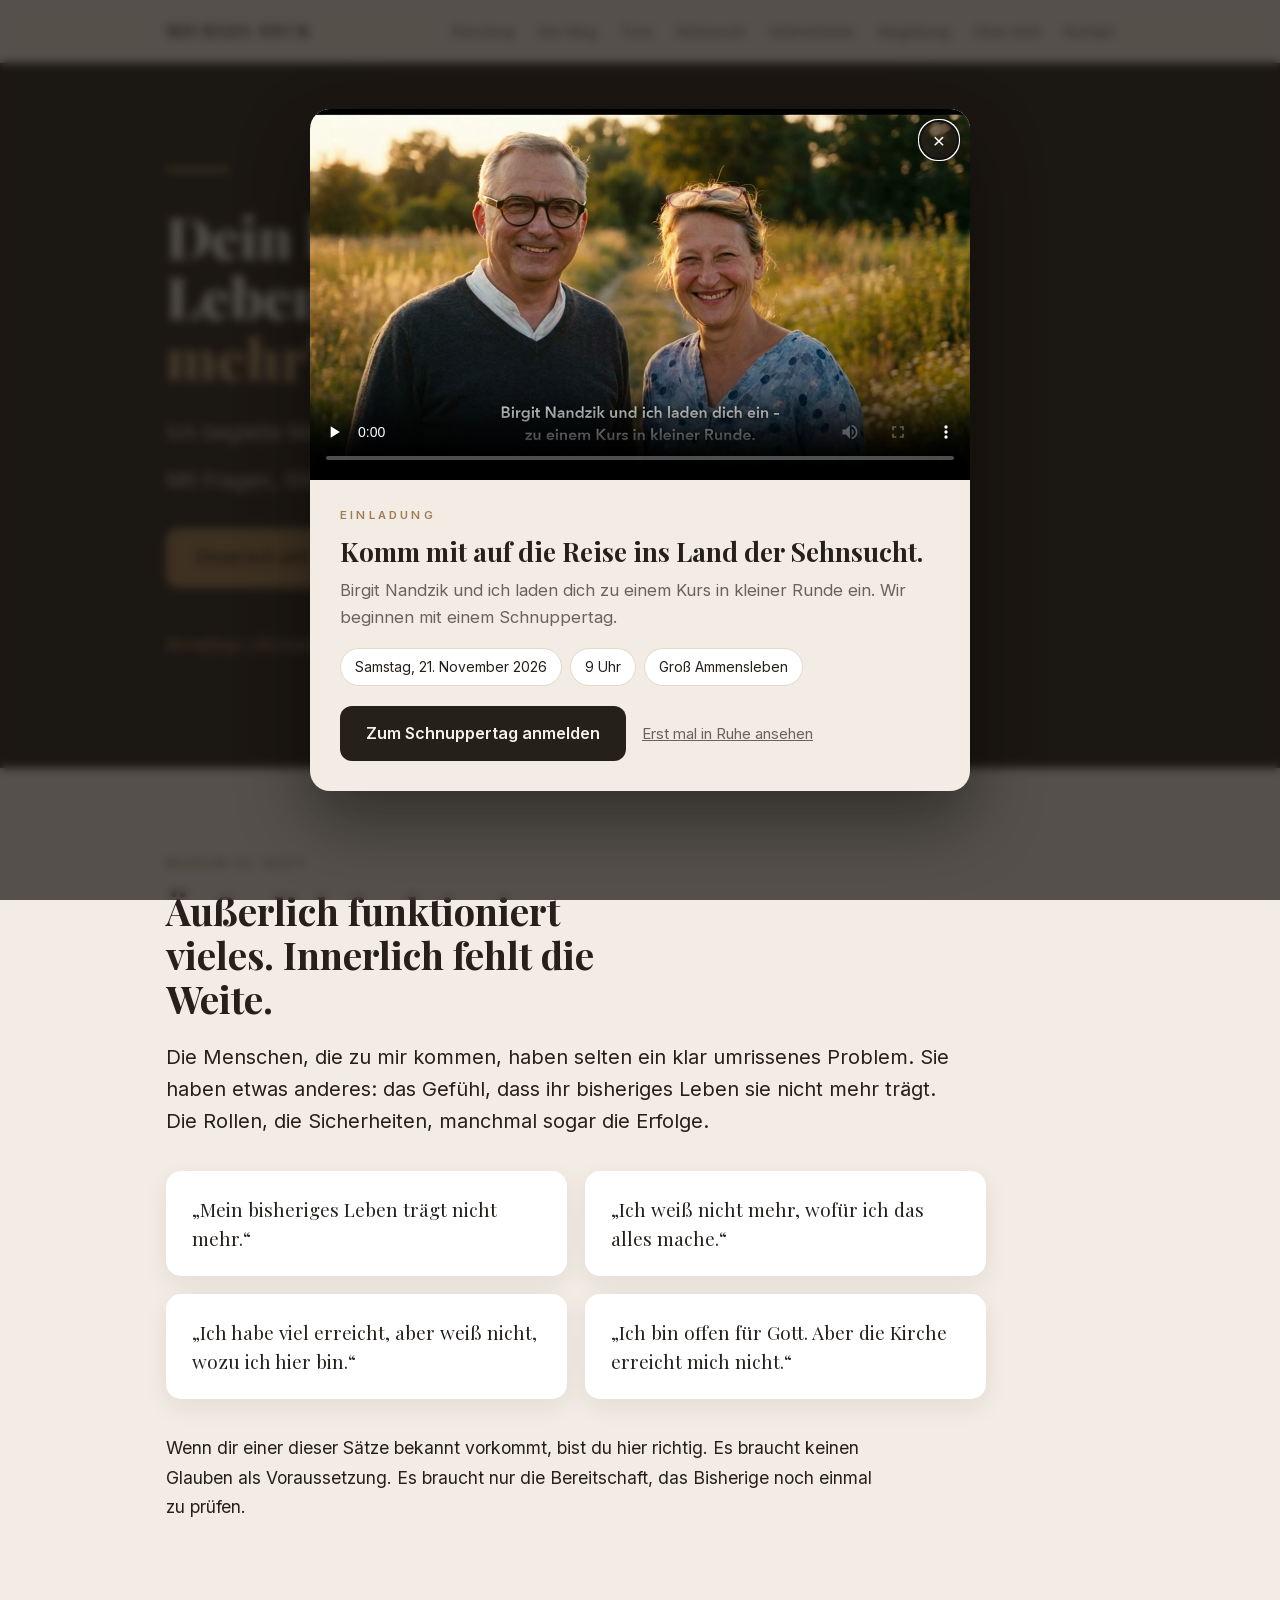
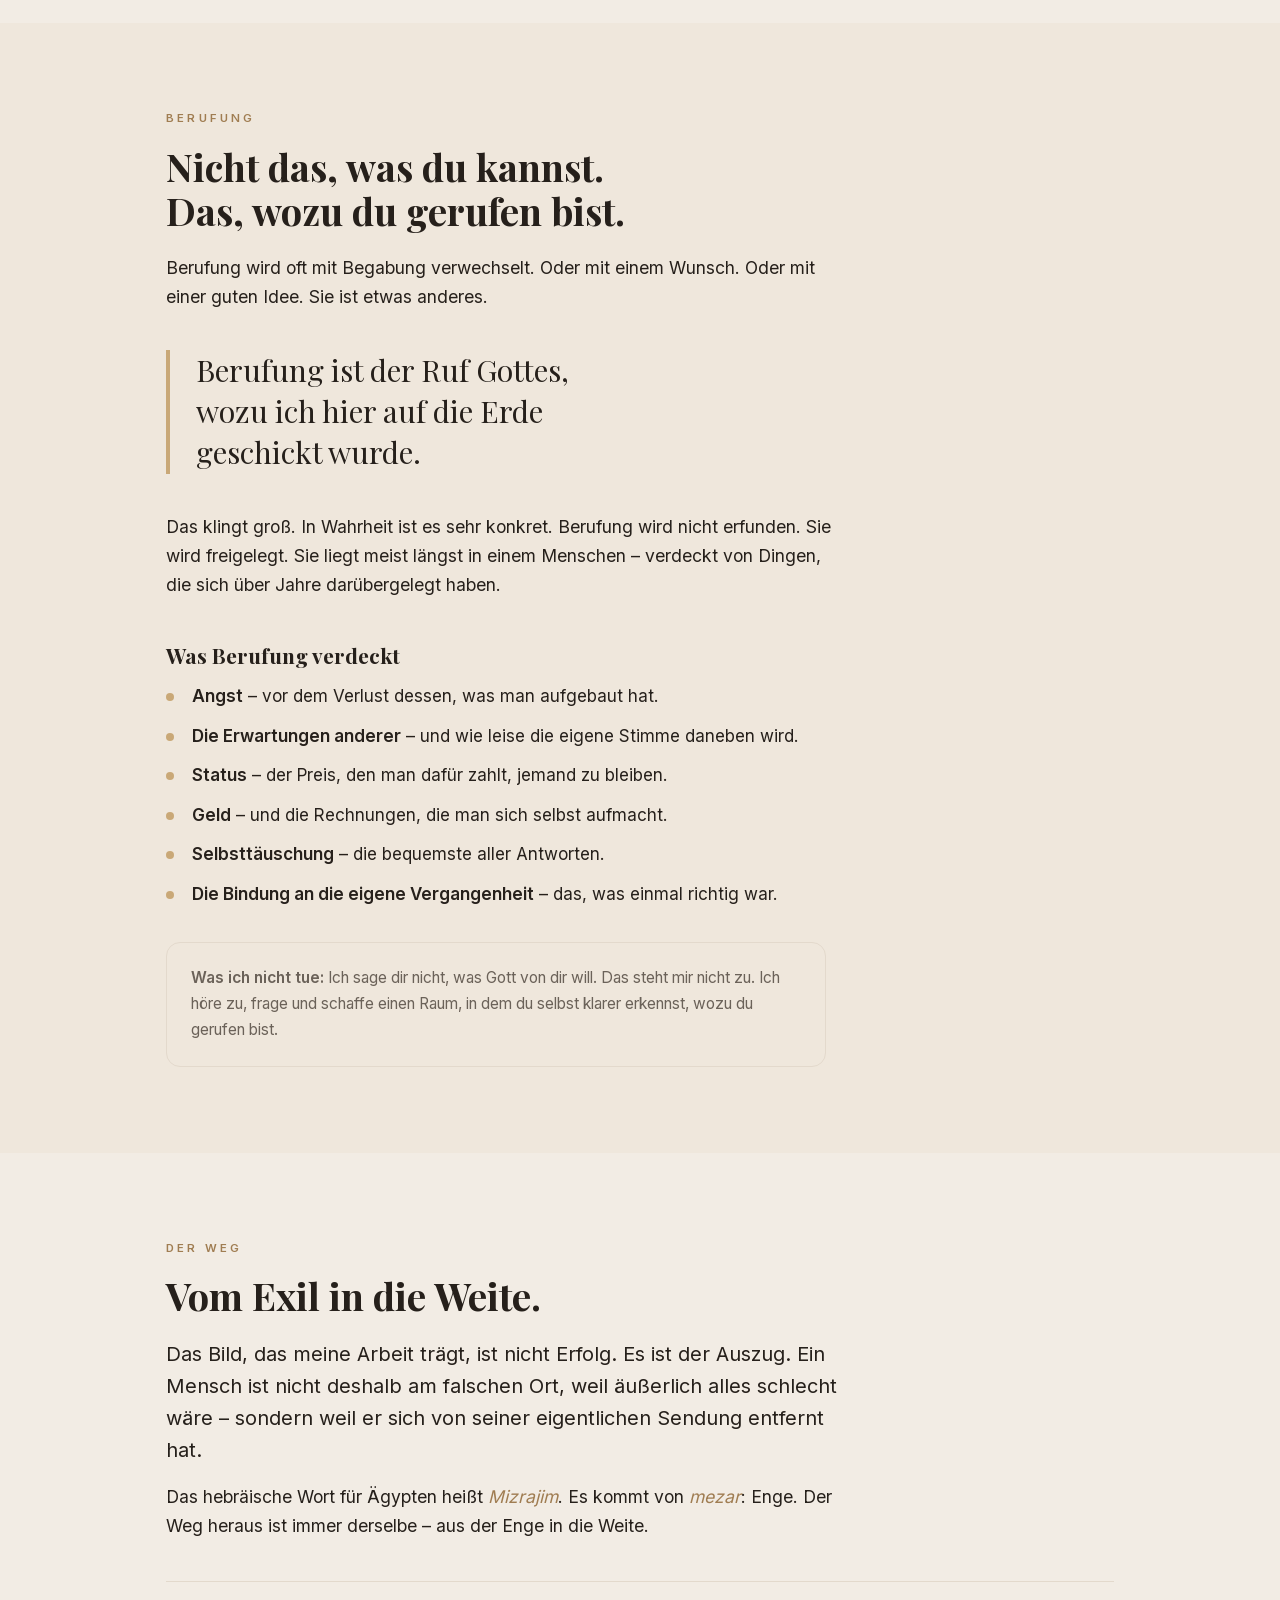
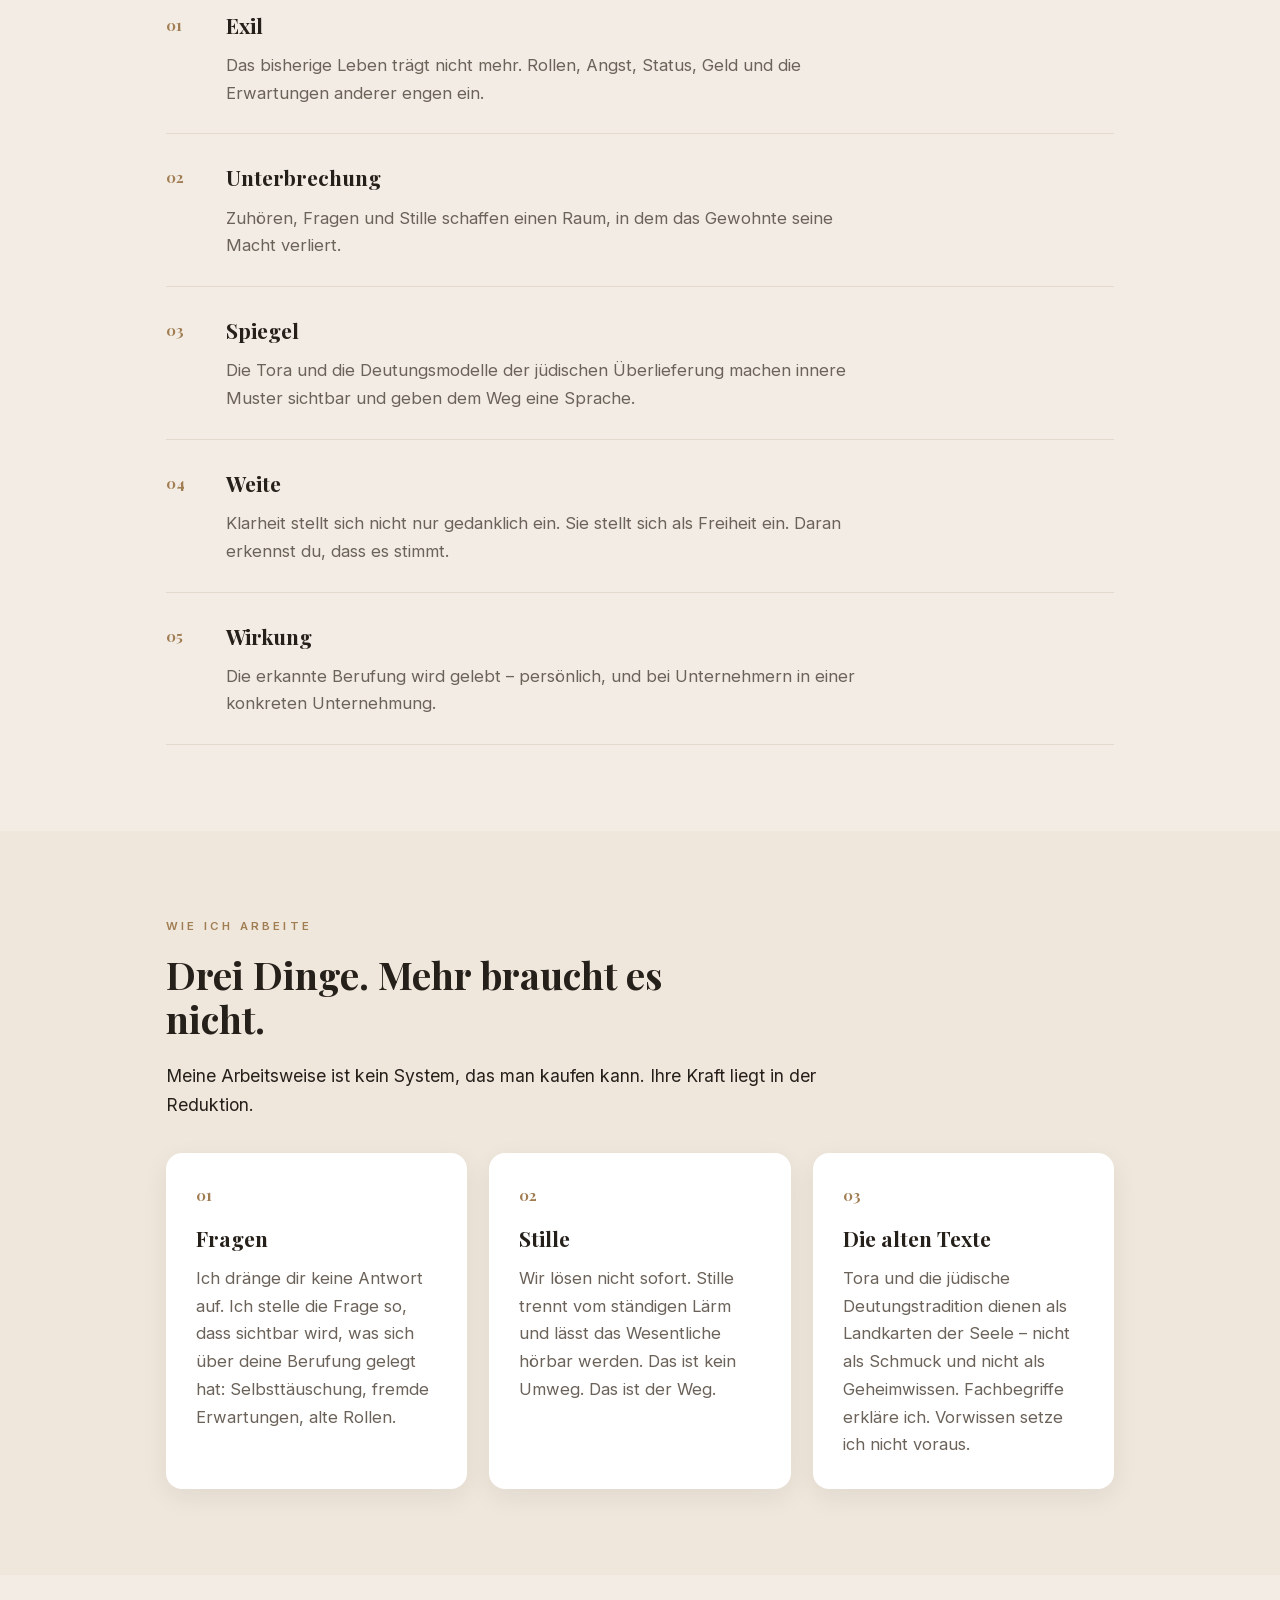
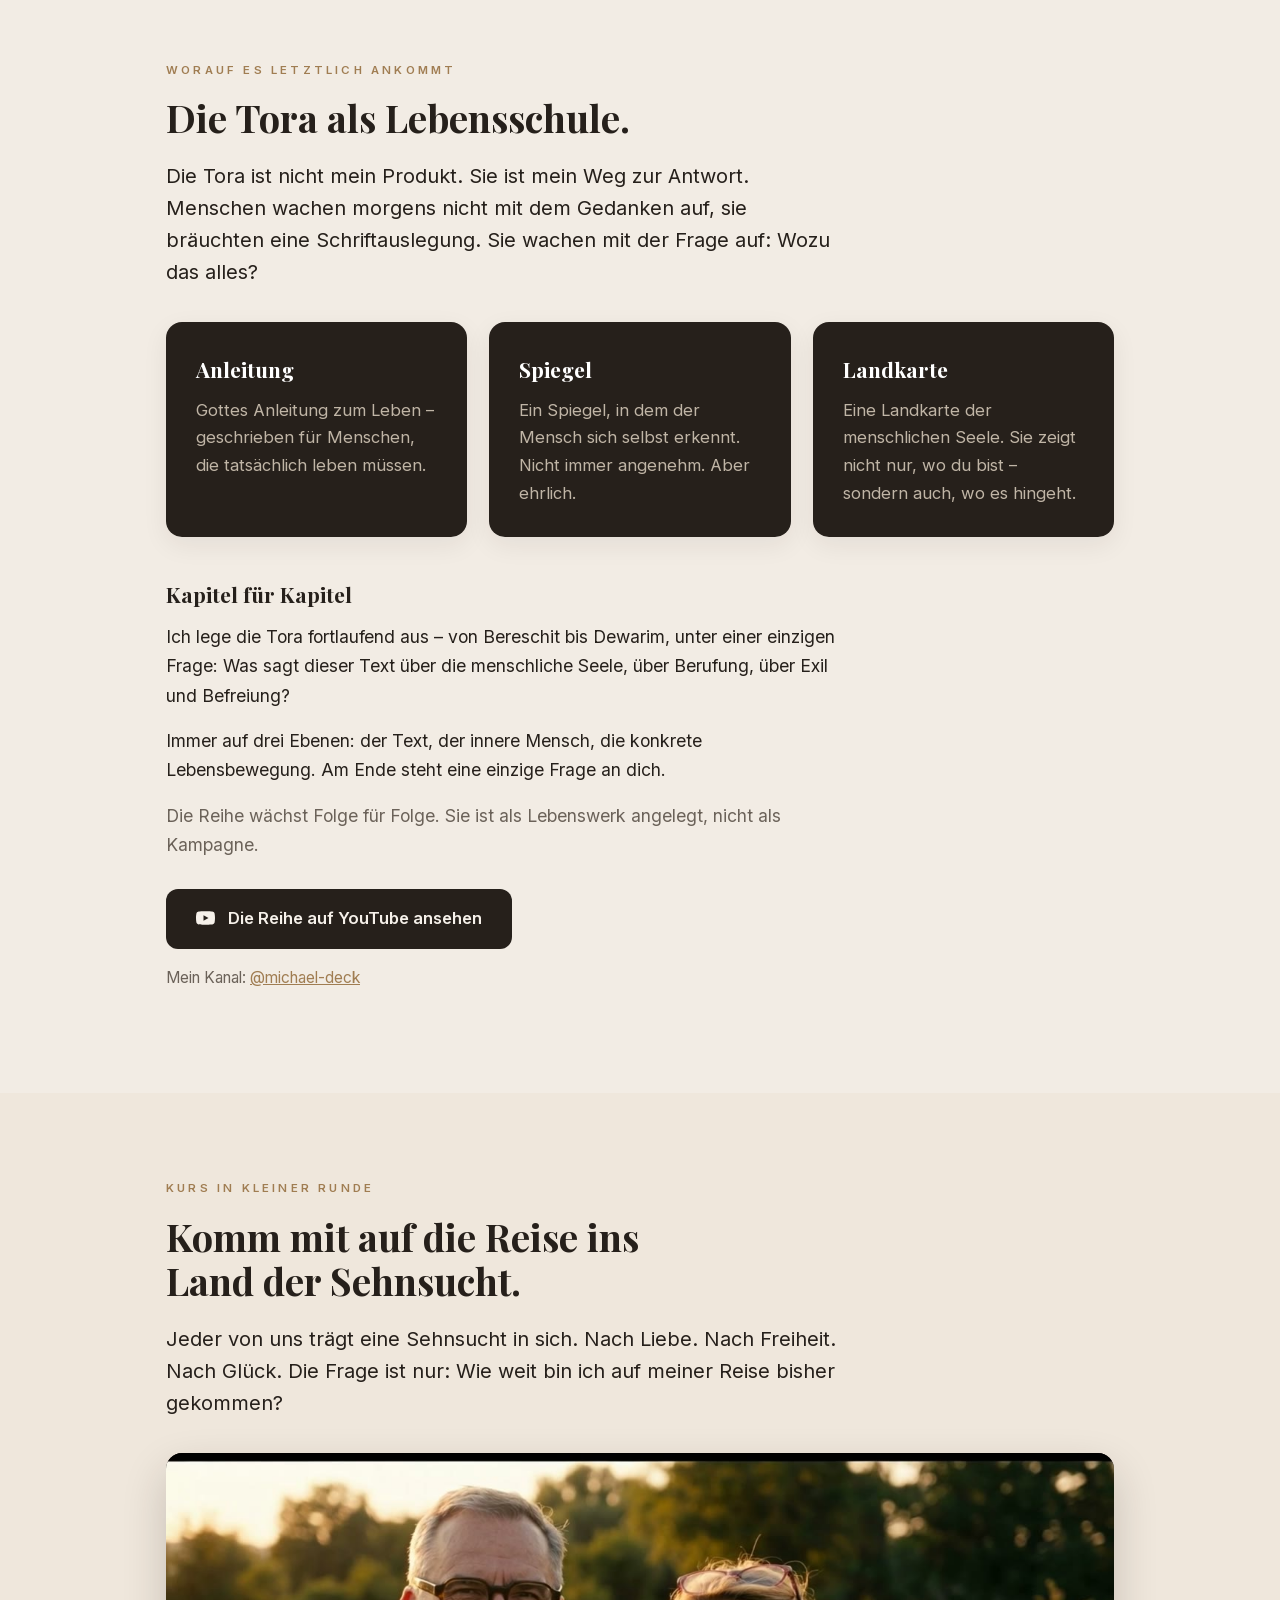
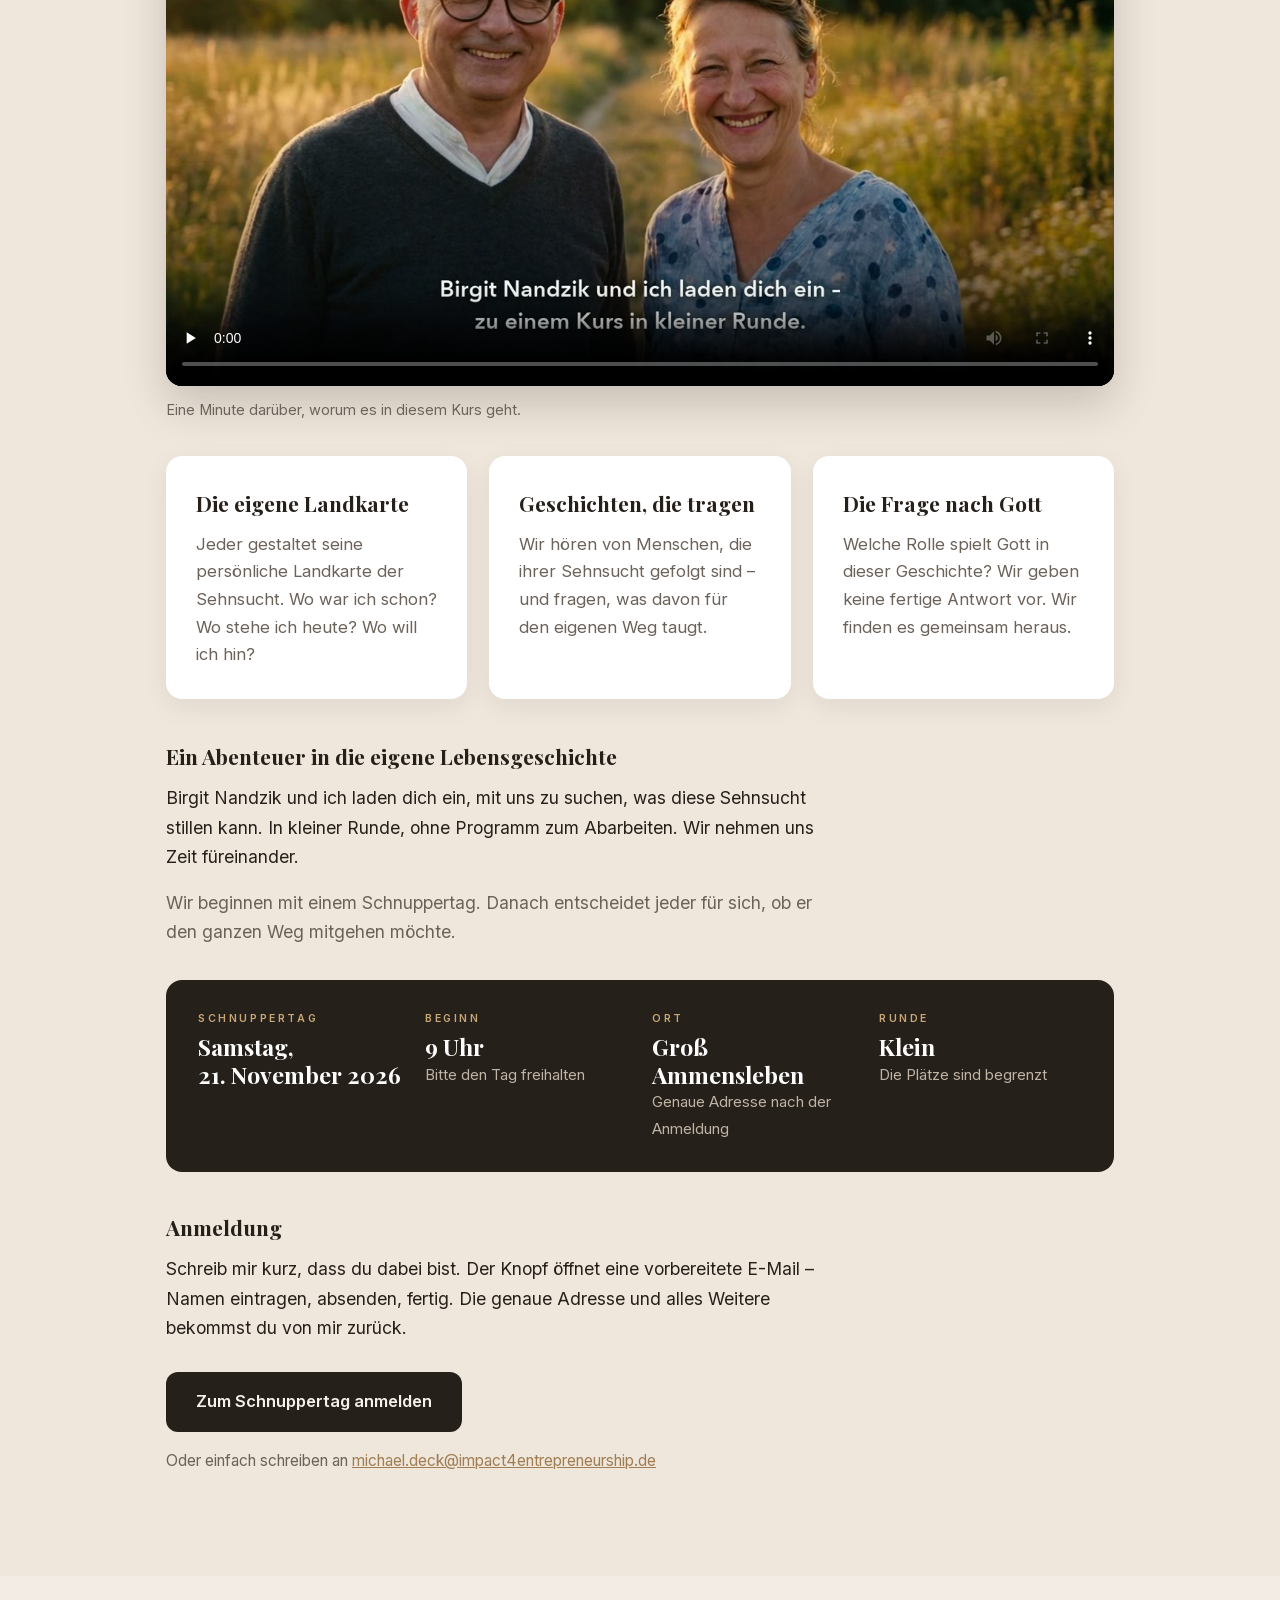
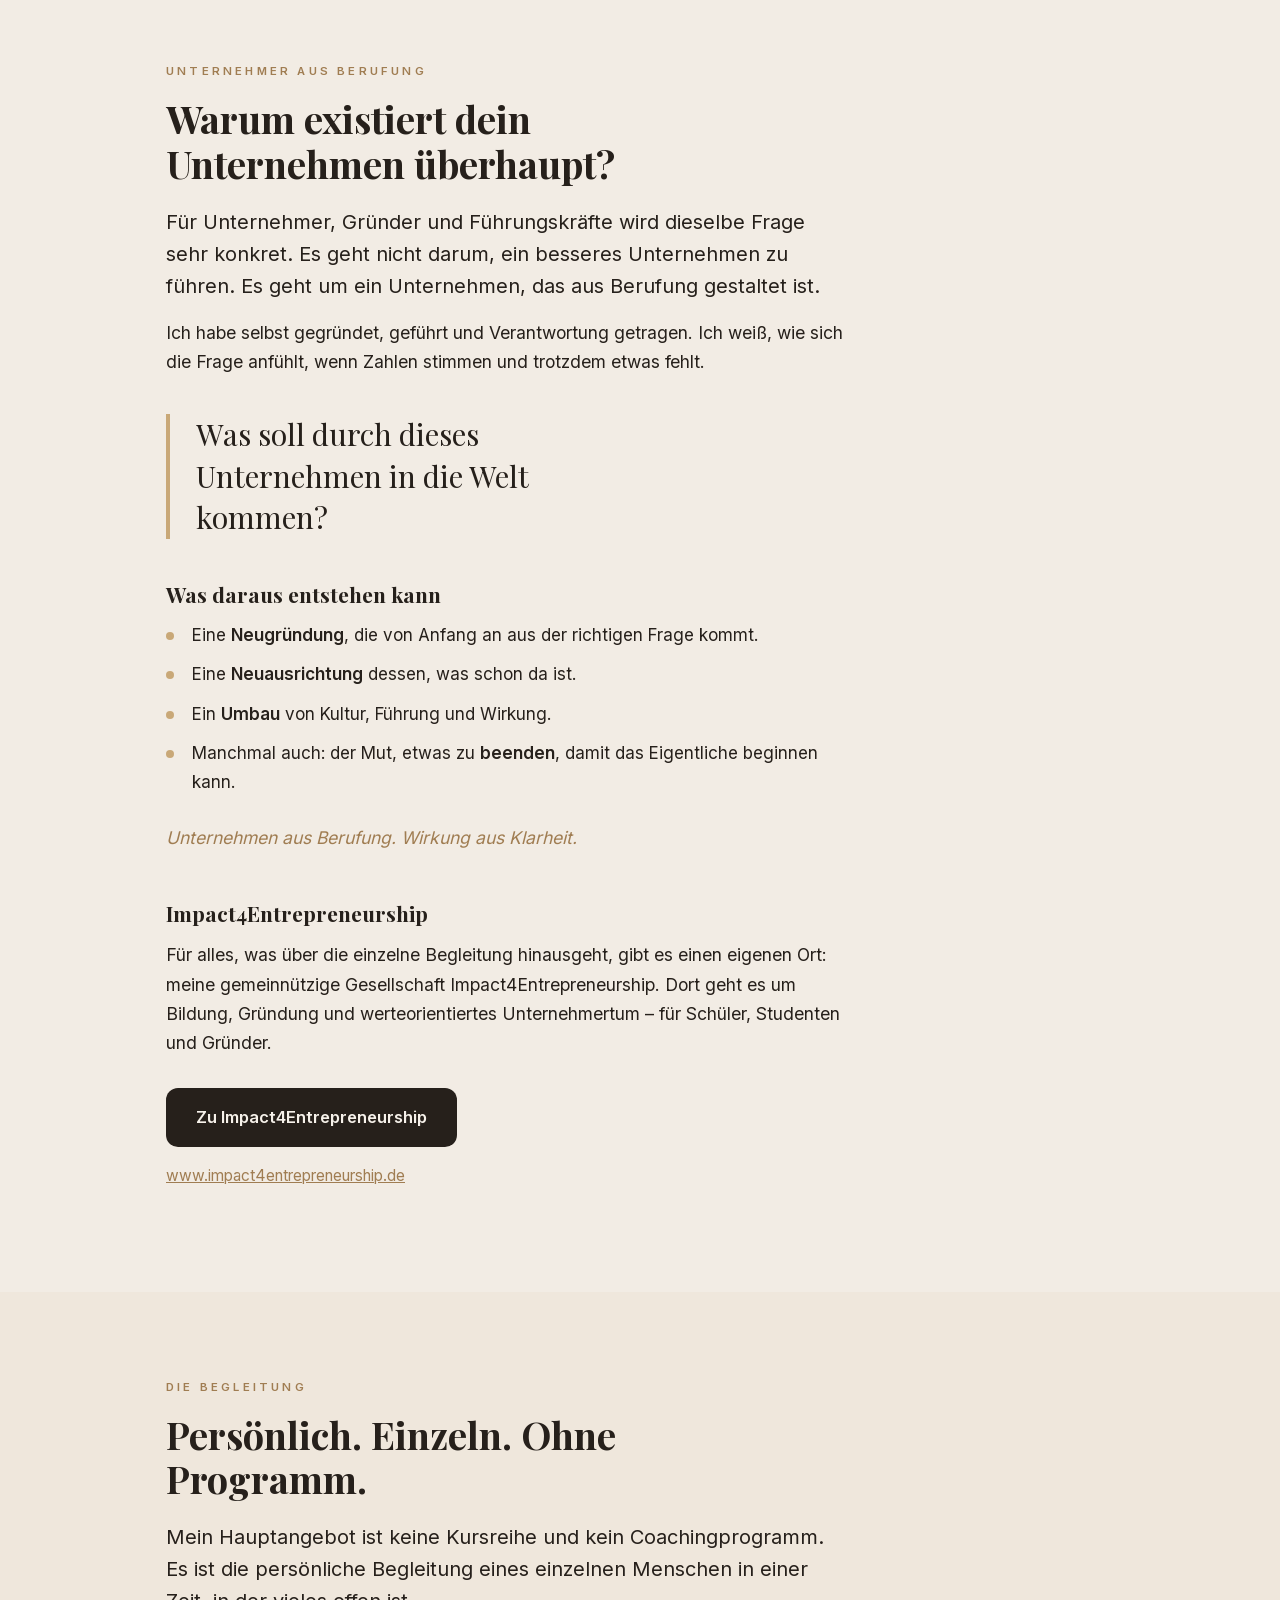
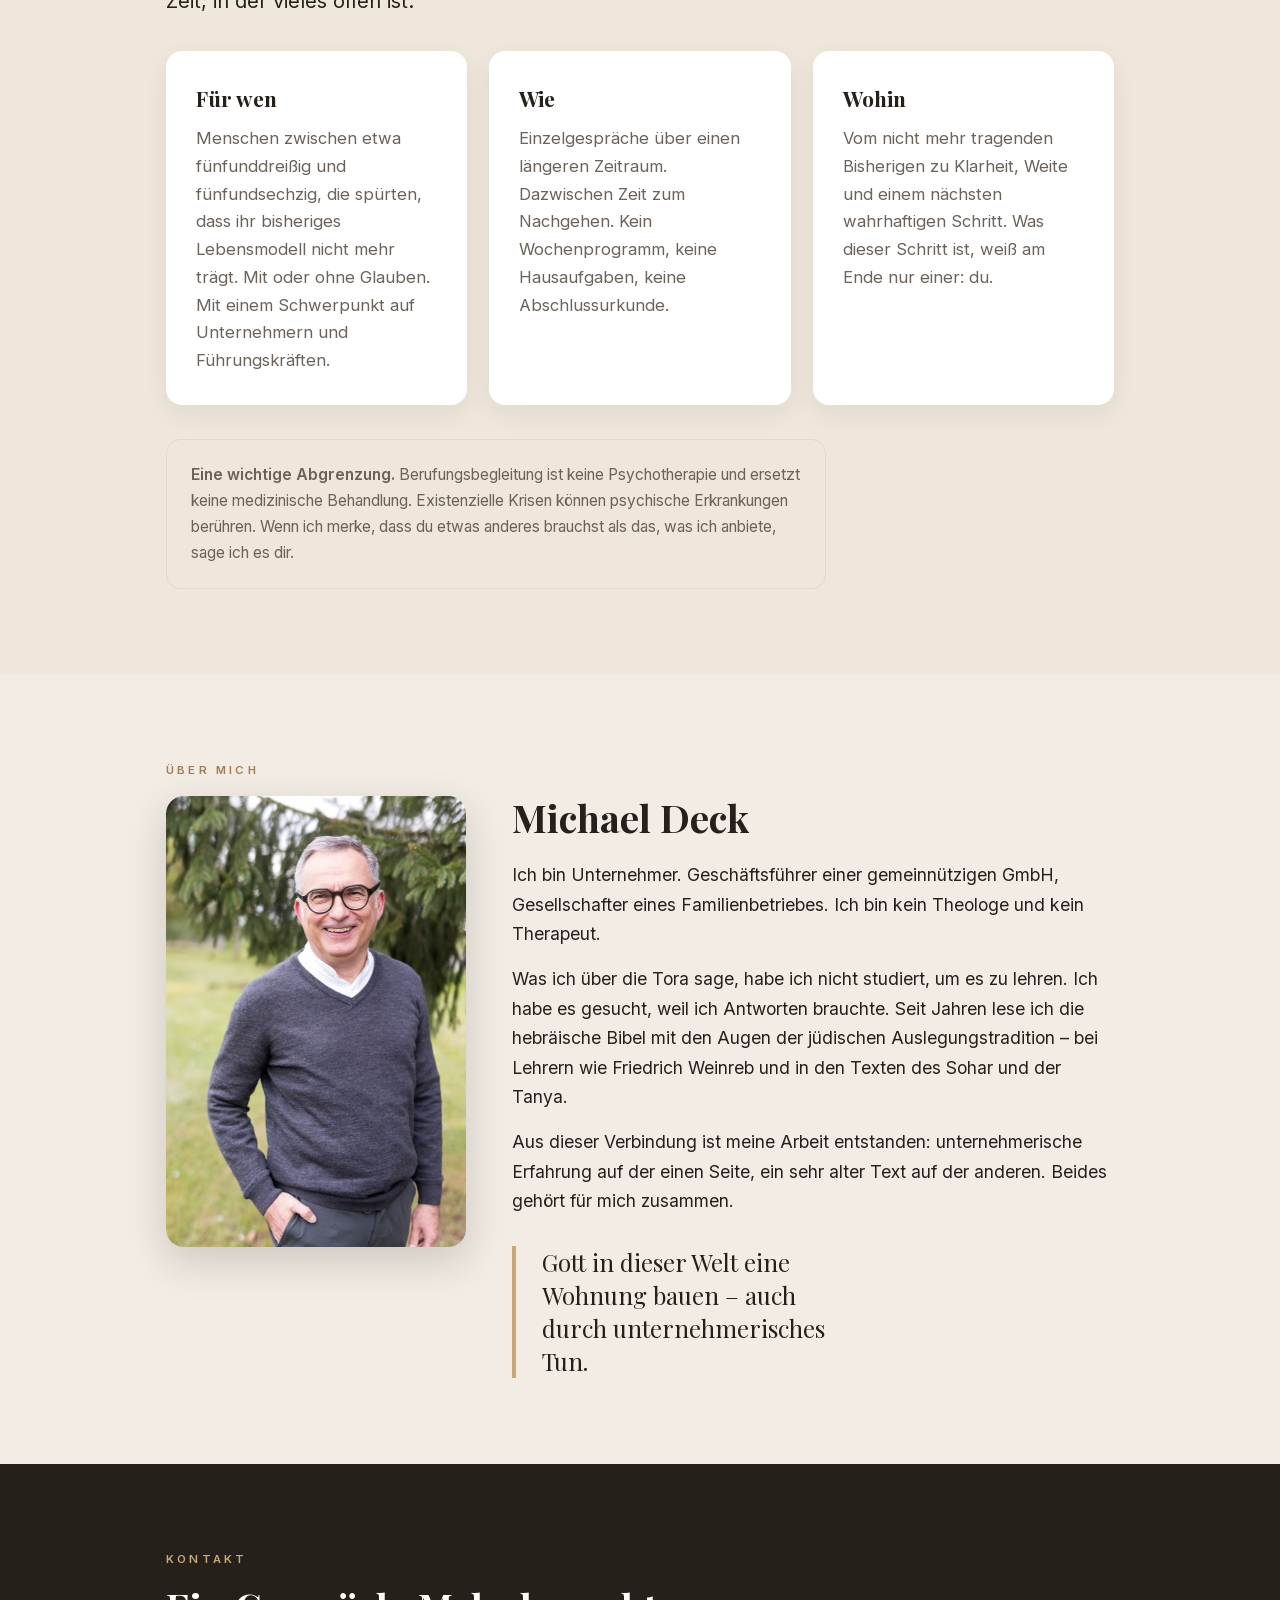
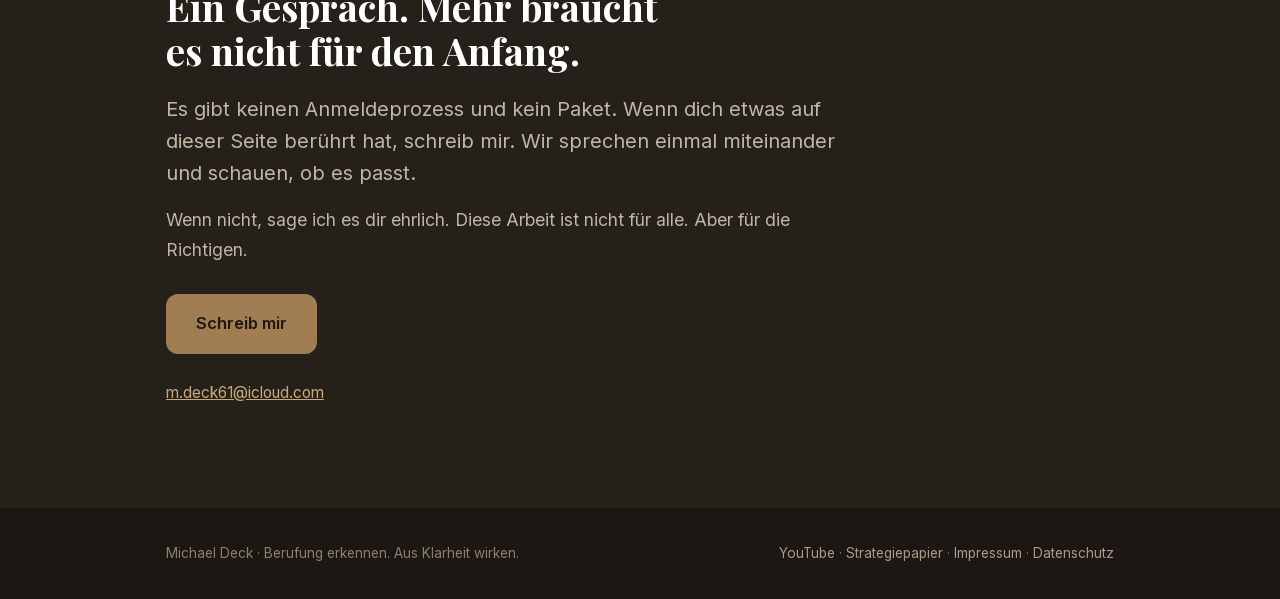
==== index.html @ 239db2ee "Pop-up erscheint bei jedem Seitenaufruf Die Merkfunktion im Browser (localStorage) entfaellt, damit " ====
<!DOCTYPE html>
<html lang="de">
<head>
<meta charset="UTF-8">
<meta name="viewport" content="width=device-width,initial-scale=1">
<title>Michael Deck – Berufung erkennen. Aus Klarheit wirken.</title>
<meta name="description" content="Ich begleite Menschen, deren bisheriges Leben nicht mehr trägt, zur Klarheit über ihre Berufung – mit Fragen, Stille und der Tora als Lebensschule.">
<meta name="theme-color" content="#F2ECE4">
<link rel="icon" href="symbol.svg" type="image/svg+xml">
<style>
@font-face{font-family:'Playfair Display';src:url('schriften/playfair.woff2') format('woff2');
  font-weight:400 800;font-style:normal;font-display:swap;}
@font-face{font-family:'Playfair Display';src:url('schriften/playfair-kursiv.woff2') format('woff2');
  font-weight:400 800;font-style:italic;font-display:swap;}
@font-face{font-family:'Inter';src:url('schriften/inter.woff2') format('woff2');
  font-weight:100 900;font-style:normal;font-display:swap;}

:root{
  --creme:#F2ECE4; --creme-2:#EFE7DC; --karte:#FFFFFF;
  --dunkel:#26201B; --akzent:#A07D52; --akzent-hell:#C9A877;
  --grau:#6B6259; --linie:#E3D9CC;
  --serif:'Playfair Display',Georgia,serif;
  --sans:'Inter',-apple-system,BlinkMacSystemFont,'Segoe UI',sans-serif;
}
*{box-sizing:border-box;margin:0;padding:0;}
html{scroll-behavior:smooth;-webkit-text-size-adjust:100%;}
body{background:var(--creme);color:var(--dunkel);font-family:var(--sans);
  line-height:1.68;-webkit-font-smoothing:antialiased;}
.bahn{max-width:1000px;margin:0 auto;padding:0 26px;}
.eng{max-width:680px;}

/* ---------- Navigation ---------- */
nav{position:sticky;top:0;z-index:20;background:rgba(242,236,228,.93);
  backdrop-filter:saturate(180%) blur(12px);border-bottom:1px solid var(--linie);}
nav .bahn{display:flex;align-items:center;justify-content:space-between;
  gap:20px;height:62px;}
nav .name{font-family:var(--serif);font-weight:700;font-size:16px;letter-spacing:1.6px;
  white-space:nowrap;}
nav ul{list-style:none;display:flex;gap:24px;overflow-x:auto;scrollbar-width:none;}
nav ul::-webkit-scrollbar{display:none;}
nav a{color:var(--grau);text-decoration:none;font-size:14px;white-space:nowrap;
  padding:4px 0;border-bottom:1.5px solid transparent;}
nav a:hover{color:var(--dunkel);border-bottom-color:var(--akzent-hell);}
/* Auf dem Handy nicht ausblenden, sondern seitlich schiebbar machen –
   bei einer langen Seite braucht man die Sprungmarken gerade dort. */
@media (max-width:860px){
  nav .bahn{gap:14px;padding:0 18px;}
  nav .name{font-size:13.5px;letter-spacing:1.2px;}
  nav ul{gap:18px;-webkit-overflow-scrolling:touch;
         mask-image:linear-gradient(to right,#000 88%,transparent);}
  nav a{font-size:13.5px;}
}

/* ---------- Grundbausteine ---------- */
section{padding:86px 0;}
section:nth-of-type(even){background:var(--creme-2);}
.marke{font-size:11.5px;font-weight:600;letter-spacing:3.2px;text-transform:uppercase;
  color:var(--akzent);margin-bottom:16px;}
h2{font-family:var(--serif);font-weight:700;font-size:38px;line-height:1.16;
  margin-bottom:20px;max-width:20ch;}
h3{font-family:var(--serif);font-weight:700;font-size:21px;margin-bottom:9px;}
p{font-size:17.5px;margin-bottom:16px;max-width:66ch;}
p.gross{font-size:20px;line-height:1.6;}
.leise{color:var(--grau);}
em{color:var(--akzent);font-style:italic;}
strong{font-weight:600;}
a.text{color:var(--akzent);}

.knopf{display:inline-block;background:var(--dunkel);color:#F6F1EA;text-decoration:none;
  border-radius:12px;padding:16px 30px;font-weight:600;font-size:16.5px;
  transition:transform .15s ease;}
.knopf:hover{transform:translateY(-2px);}
.knopf.hell{background:transparent;color:var(--akzent);
  box-shadow:inset 0 0 0 1.5px var(--akzent-hell);}
.knopfzeile{display:flex;flex-wrap:wrap;gap:14px;margin-top:30px;}
.knopf svg.yt{width:19px;height:14px;fill:currentColor;vertical-align:-1px;
  margin-right:9px;}

/* ---------- Hero ---------- */
header.hero{background:var(--dunkel);color:#EFE7DC;padding:104px 0 96px;}
header.hero .balken{width:64px;height:5px;background:var(--akzent);border-radius:3px;
  margin-bottom:34px;}
header.hero h1{font-family:var(--serif);font-weight:800;font-size:56px;line-height:1.08;
  color:#fff;max-width:16ch;margin-bottom:28px;}
header.hero h1 em{color:var(--akzent-hell);font-style:normal;}
header.hero p{font-size:21px;color:#CDC3B6;max-width:54ch;margin-bottom:12px;}
header.hero .claim{margin-top:40px;font-family:var(--serif);font-style:italic;
  font-size:19px;color:var(--akzent-hell);}
header.hero .knopf{background:var(--akzent);color:#20180F;}
header.hero .knopf.hell{background:transparent;color:var(--akzent-hell);
  box-shadow:inset 0 0 0 1.5px #5A4A38;}

/* ---------- Zitatstimmen ---------- */
.stimmen{display:grid;grid-template-columns:1fr 1fr;gap:18px;margin-top:34px;max-width:820px;}
@media (max-width:640px){ .stimmen{grid-template-columns:1fr;} }
.stimme{background:var(--karte);border-radius:15px;padding:24px 26px;
  box-shadow:0 8px 26px rgba(38,32,27,.07);}
.stimme p{font-family:var(--serif);font-size:19px;line-height:1.5;margin:0;color:var(--dunkel);}

/* ---------- Der Weg ---------- */
.weg{margin-top:40px;}
.stufe{display:flex;gap:26px;padding:26px 0;border-top:1px solid var(--linie);}
.stufe:last-child{border-bottom:1px solid var(--linie);}
.stufe .nr{font-family:var(--serif);font-weight:700;font-size:15px;color:var(--akzent);
  min-width:34px;flex:0 0 auto;padding-top:5px;}
.stufe .inhalt{flex:1;}
.stufe p{margin:0;font-size:16.5px;color:var(--grau);}

/* ---------- Karten ---------- */
.karten{display:grid;grid-template-columns:repeat(auto-fit,minmax(268px,1fr));gap:22px;
  margin-top:34px;}
.karte{background:var(--karte);border-radius:16px;padding:30px 30px;
  box-shadow:0 8px 26px rgba(38,32,27,.07);}
.karte p{font-size:16.5px;color:var(--grau);margin-bottom:0;}
.karte.dunkel{background:var(--dunkel);color:#DED4C7;}
.karte.dunkel h3{color:#fff;} .karte.dunkel p{color:#C0B5A6;}
.karte .zahl{font-family:var(--serif);font-weight:700;font-size:15px;color:var(--akzent);
  margin-bottom:12px;display:block;}

/* ---------- Listen ---------- */
ul.punkte{list-style:none;margin:8px 0 0;}
ul.punkte li{position:relative;padding-left:26px;margin-bottom:11px;font-size:17px;
  max-width:62ch;}
ul.punkte li::before{content:"";position:absolute;left:0;top:11px;width:8px;height:8px;
  border-radius:50%;background:var(--akzent-hell);}

/* ---------- Zitat gross ---------- */
.leitsatz{font-family:var(--serif);font-size:30px;line-height:1.38;color:var(--dunkel);
  border-left:4px solid var(--akzent-hell);padding-left:26px;margin:38px 0;max-width:24ch;}
.leitsatz.hell{color:#F1E9DE;border-color:var(--akzent);}

/* ---------- Über ---------- */
.ueber{display:grid;grid-template-columns:300px 1fr;gap:46px;align-items:start;}
.ueber img{width:100%;border-radius:18px;display:block;
  box-shadow:0 14px 40px rgba(38,32,27,.18);}
@media (max-width:760px){ .ueber{grid-template-columns:1fr;gap:28px;}
  .ueber img{max-width:260px;} }

/* ---------- Kontakt ---------- */
#kontakt{background:var(--dunkel);color:#DED4C7;}
#kontakt h2{color:#fff;}
#kontakt p{color:#C0B5A6;}
#kontakt .marke{color:var(--akzent-hell);}
#kontakt .knopf{background:var(--akzent);color:#20180F;}
#kontakt a.text{color:var(--akzent-hell);}

footer{background:#1C1713;color:#8B7F70;padding:34px 0;font-size:13.5px;}
footer .bahn{display:flex;justify-content:space-between;flex-wrap:wrap;gap:14px;}
footer a{color:#A99B89;text-decoration:none;}

/* ---------- Hinweis Abgrenzung ---------- */
.hinweis{background:var(--creme-2);border:1px solid var(--linie);border-radius:14px;
  padding:22px 24px;margin-top:34px;max-width:66ch;}
.hinweis p{font-size:15.5px;color:var(--grau);margin:0;}

@media (max-width:760px){
  section{padding:64px 0;}
  header.hero{padding:76px 0 70px;}
  header.hero h1{font-size:38px;}
  header.hero p{font-size:18.5px;}
  h2{font-size:29px;}
  .leitsatz{font-size:23px;}
  p{font-size:16.5px;}
}

/* ---------- Video ---------- */
.videorahmen{margin:34px 0 6px;border-radius:16px;overflow:hidden;
  box-shadow:0 18px 44px rgba(38,32,27,.20);background:var(--dunkel);line-height:0;}
.videorahmen video{width:100%;height:auto;aspect-ratio:16/9;display:block;}
.videobu{font-size:14.5px;color:var(--grau);margin-top:12px;}

/* ---------- Terminkasten ---------- */
.termin{background:var(--dunkel);color:#EDE4D7;border-radius:16px;
  padding:30px 32px;margin-top:34px;display:grid;
  grid-template-columns:repeat(auto-fit,minmax(168px,1fr));gap:24px;}
.termin .feld span{display:block;font-size:10.5px;letter-spacing:2.6px;
  text-transform:uppercase;color:var(--akzent-hell);font-weight:600;margin-bottom:5px;}
.termin .feld b{font-family:var(--serif);font-weight:700;font-size:23px;
  color:#fff;line-height:1.2;display:block;}
.termin .feld i{font-style:normal;font-size:15px;color:#BFB4A5;}

/* ---------- Pop-up ---------- */
.pop{position:fixed;inset:0;z-index:60;display:none;align-items:center;
  justify-content:center;padding:22px;background:rgba(24,20,16,.72);
  backdrop-filter:blur(5px);}
.pop.auf{display:flex;}
.pop-fenster{background:var(--creme);border-radius:20px;max-width:660px;width:100%;
  max-height:92vh;overflow-y:auto;position:relative;
  box-shadow:0 30px 70px rgba(0,0,0,.42);animation:popauf .32s ease both;}
@keyframes popauf{from{opacity:0;transform:translateY(16px) scale(.985);}to{opacity:1;}}
@media (prefers-reduced-motion:reduce){.pop-fenster{animation:none;}}
.pop-fenster video{width:100%;height:auto;aspect-ratio:16/9;display:block;
  border-radius:20px 20px 0 0;background:#000;}
.pop-text{padding:26px 30px 30px;}
.pop-text .marke{margin-bottom:10px;}
.pop-text h3{font-family:var(--serif);font-weight:700;font-size:26px;
  line-height:1.2;margin-bottom:10px;}
.pop-text p{font-size:16.5px;color:var(--grau);margin-bottom:0;}
.pop-fakten{display:flex;flex-wrap:wrap;gap:8px;margin:16px 0 20px;}
.pop-fakten span{background:#fff;border:1px solid var(--linie);border-radius:20px;
  padding:6px 14px;font-size:14px;color:var(--dunkel);}
.pop-knoepfe{display:flex;flex-wrap:wrap;gap:12px;align-items:center;}
.pop-knoepfe .knopf{padding:14px 26px;font-size:16px;}
.pop-spaeter{background:none;border:0;color:var(--grau);font-size:15px;
  cursor:pointer;text-decoration:underline;padding:8px 4px;font-family:inherit;}
.pop-spaeter:hover{color:var(--dunkel);}
.pop-zu{position:absolute;top:12px;right:12px;width:38px;height:38px;border:0;
  border-radius:50%;background:rgba(38,32,27,.62);color:#fff;font-size:21px;
  line-height:1;cursor:pointer;z-index:2;}
.pop-zu:hover{background:rgba(38,32,27,.86);}
@media (max-width:760px){
  .pop-text{padding:22px 22px 26px;}
  .pop-text h3{font-size:22px;}
  .termin{padding:24px;}
}
</style>
</head>
<body>

<nav>
  <div class="bahn">
    <span class="name">MICHAEL DECK</span>
    <ul>
      <li><a href="#berufung">Berufung</a></li>
      <li><a href="#weg">Der Weg</a></li>
      <li><a href="#tora">Tora</a></li>
      <li><a href="#sehnsucht">Sehnsucht</a></li>
      <li><a href="#unternehmer">Unternehmer</a></li>
      <li><a href="#begleitung">Begleitung</a></li>
      <li><a href="#ueber">Über mich</a></li>
      <li><a href="#kontakt">Kontakt</a></li>
    </ul>
  </div>
</nav>

<!-- ================= HERO ================= -->
<header class="hero">
  <div class="bahn">
    <div class="balken"></div>
    <h1>Dein bisheriges Leben trägt <em>nicht mehr</em>?</h1>
    <p>Ich begleite Menschen auf dem Weg zur Klarheit über ihre Berufung.</p>
    <p>Mit Fragen, Stille und der Tora als Lebensschule.</p>
    <div class="knopfzeile">
      <a class="knopf" href="#kontakt">Gespräch anfragen</a>
      <a class="knopf hell" href="#berufung">Was ich unter Berufung verstehe</a>
    </div>
    <p class="claim">Berufung erkennen. Aus Klarheit wirken.</p>
  </div>
</header>

<!-- ================= DAS PROBLEM ================= -->
<section id="problem">
  <div class="bahn">
    <div class="marke">Worum es geht</div>
    <h2>Äußerlich funktioniert vieles. Innerlich fehlt die Weite.</h2>
    <p class="gross">Die Menschen, die zu mir kommen, haben selten ein klar umrissenes
      Problem. Sie haben etwas anderes: das Gefühl, dass ihr bisheriges Leben sie nicht
      mehr trägt. Die Rollen, die Sicherheiten, manchmal sogar die Erfolge.</p>

    <div class="stimmen">
      <div class="stimme"><p>„Mein bisheriges Leben trägt nicht mehr.“</p></div>
      <div class="stimme"><p>„Ich weiß nicht mehr, wofür ich das alles mache.“</p></div>
      <div class="stimme"><p>„Ich habe viel erreicht, aber weiß nicht, wozu ich hier bin.“</p></div>
      <div class="stimme"><p>„Ich bin offen für Gott. Aber die Kirche erreicht mich nicht.“</p></div>
    </div>

    <p style="margin-top:34px;">Wenn dir einer dieser Sätze bekannt vorkommt, bist du hier
      richtig. Es braucht keinen Glauben als Voraussetzung. Es braucht nur die
      Bereitschaft, das Bisherige noch einmal zu prüfen.</p>
  </div>
</section>

<!-- ================= BERUFUNG ================= -->
<section id="berufung">
  <div class="bahn">
    <div class="marke">Berufung</div>
    <h2>Nicht das, was du kannst. Das, wozu du gerufen bist.</h2>

    <div class="eng">
      <p>Berufung wird oft mit Begabung verwechselt. Oder mit einem Wunsch. Oder mit
        einer guten Idee. Sie ist etwas anderes.</p>
    </div>

    <div class="leitsatz">Berufung ist der Ruf Gottes, wozu ich hier auf die Erde
      geschickt wurde.</div>

    <div class="eng">
      <p>Das klingt groß. In Wahrheit ist es sehr konkret. Berufung wird nicht erfunden.
        Sie wird freigelegt. Sie liegt meist längst in einem Menschen – verdeckt von
        Dingen, die sich über Jahre darübergelegt haben.</p>
    </div>

    <h3 style="margin-top:38px;">Was Berufung verdeckt</h3>
    <ul class="punkte">
      <li><strong>Angst</strong> – vor dem Verlust dessen, was man aufgebaut hat.</li>
      <li><strong>Die Erwartungen anderer</strong> – und wie leise die eigene Stimme daneben wird.</li>
      <li><strong>Status</strong> – der Preis, den man dafür zahlt, jemand zu bleiben.</li>
      <li><strong>Geld</strong> – und die Rechnungen, die man sich selbst aufmacht.</li>
      <li><strong>Selbsttäuschung</strong> – die bequemste aller Antworten.</li>
      <li><strong>Die Bindung an die eigene Vergangenheit</strong> – das, was einmal richtig war.</li>
    </ul>

    <div class="hinweis">
      <p><strong>Was ich nicht tue:</strong> Ich sage dir nicht, was Gott von dir will.
        Das steht mir nicht zu. Ich höre zu, frage und schaffe einen Raum, in dem du
        selbst klarer erkennst, wozu du gerufen bist.</p>
    </div>
  </div>
</section>

<!-- ================= DER WEG ================= -->
<section id="weg">
  <div class="bahn">
    <div class="marke">Der Weg</div>
    <h2>Vom Exil in die Weite.</h2>
    <div class="eng">
      <p class="gross">Das Bild, das meine Arbeit trägt, ist nicht Erfolg. Es ist der
        Auszug. Ein Mensch ist nicht deshalb am falschen Ort, weil äußerlich alles
        schlecht wäre – sondern weil er sich von seiner eigentlichen Sendung entfernt hat.</p>
      <p>Das hebräische Wort für Ägypten heißt <em>Mizrajim</em>. Es kommt von
        <em>mezar</em>: Enge. Der Weg heraus ist immer derselbe – aus der Enge in die Weite.</p>
    </div>

    <div class="weg">
      <div class="stufe">
        <div class="nr">01</div>
        <div class="inhalt">
          <h3>Exil</h3>
          <p>Das bisherige Leben trägt nicht mehr. Rollen, Angst, Status, Geld und die
             Erwartungen anderer engen ein.</p>
        </div>
      </div>
      <div class="stufe">
        <div class="nr">02</div>
        <div class="inhalt">
          <h3>Unterbrechung</h3>
          <p>Zuhören, Fragen und Stille schaffen einen Raum, in dem das Gewohnte seine
             Macht verliert.</p>
        </div>
      </div>
      <div class="stufe">
        <div class="nr">03</div>
        <div class="inhalt">
          <h3>Spiegel</h3>
          <p>Die Tora und die Deutungsmodelle der jüdischen Überlieferung machen innere
             Muster sichtbar und geben dem Weg eine Sprache.</p>
        </div>
      </div>
      <div class="stufe">
        <div class="nr">04</div>
        <div class="inhalt">
          <h3>Weite</h3>
          <p>Klarheit stellt sich nicht nur gedanklich ein. Sie stellt sich als Freiheit
             ein. Daran erkennst du, dass es stimmt.</p>
        </div>
      </div>
      <div class="stufe">
        <div class="nr">05</div>
        <div class="inhalt">
          <h3>Wirkung</h3>
          <p>Die erkannte Berufung wird gelebt – persönlich, und bei Unternehmern in einer
             konkreten Unternehmung.</p>
        </div>
      </div>
    </div>
  </div>
</section>

<!-- ================= DIE METHODE ================= -->
<section id="methode">
  <div class="bahn">
    <div class="marke">Wie ich arbeite</div>
    <h2>Drei Dinge. Mehr braucht es nicht.</h2>
    <div class="eng">
      <p>Meine Arbeitsweise ist kein System, das man kaufen kann. Ihre Kraft liegt in der
        Reduktion.</p>
    </div>

    <div class="karten">
      <div class="karte">
        <span class="zahl">01</span>
        <h3>Fragen</h3>
        <p>Ich dränge dir keine Antwort auf. Ich stelle die Frage so, dass sichtbar wird,
           was sich über deine Berufung gelegt hat: Selbsttäuschung, fremde Erwartungen,
           alte Rollen.</p>
      </div>
      <div class="karte">
        <span class="zahl">02</span>
        <h3>Stille</h3>
        <p>Wir lösen nicht sofort. Stille trennt vom ständigen Lärm und lässt das
           Wesentliche hörbar werden. Das ist kein Umweg. Das ist der Weg.</p>
      </div>
      <div class="karte">
        <span class="zahl">03</span>
        <h3>Die alten Texte</h3>
        <p>Tora und die jüdische Deutungstradition dienen als Landkarten der Seele – nicht
           als Schmuck und nicht als Geheimwissen. Fachbegriffe erkläre ich. Vorwissen
           setze ich nicht voraus.</p>
      </div>
    </div>
  </div>
</section>

<!-- ================= TORA ================= -->
<section id="tora">
  <div class="bahn">
    <div class="marke">Worauf es letztlich ankommt</div>
    <h2>Die Tora als Lebensschule.</h2>

    <div class="eng">
      <p class="gross">Die Tora ist nicht mein Produkt. Sie ist mein Weg zur Antwort.
        Menschen wachen morgens nicht mit dem Gedanken auf, sie bräuchten eine
        Schriftauslegung. Sie wachen mit der Frage auf: Wozu das alles?</p>
    </div>

    <div class="karten">
      <div class="karte dunkel">
        <h3>Anleitung</h3>
        <p>Gottes Anleitung zum Leben – geschrieben für Menschen, die tatsächlich leben
           müssen.</p>
      </div>
      <div class="karte dunkel">
        <h3>Spiegel</h3>
        <p>Ein Spiegel, in dem der Mensch sich selbst erkennt. Nicht immer angenehm. Aber
           ehrlich.</p>
      </div>
      <div class="karte dunkel">
        <h3>Landkarte</h3>
        <p>Eine Landkarte der menschlichen Seele. Sie zeigt nicht nur, wo du bist – sondern
           auch, wo es hingeht.</p>
      </div>
    </div>

    <div class="eng" style="margin-top:40px;">
      <h3>Kapitel für Kapitel</h3>
      <p>Ich lege die Tora fortlaufend aus – von Bereschit bis Dewarim, unter einer
        einzigen Frage: Was sagt dieser Text über die menschliche Seele, über Berufung,
        über Exil und Befreiung?</p>
      <p>Immer auf drei Ebenen: der Text, der innere Mensch, die konkrete Lebensbewegung.
        Am Ende steht eine einzige Frage an dich.</p>
      <p class="leise">Die Reihe wächst Folge für Folge. Sie ist als Lebenswerk angelegt,
        nicht als Kampagne.</p>

      <div class="knopfzeile">
        <a class="knopf" href="https://www.youtube.com/@michael-deck"
           target="_blank" rel="noopener">
          <svg class="yt" viewBox="0 0 24 17" aria-hidden="true" focusable="false">
            <path d="M23.5 2.7A3 3 0 0 0 21.4.6C19.5 0 12 0 12 0S4.5 0 2.6.6A3 3 0 0 0 .5 2.7 31 31 0 0 0 0 8.5c0 2 .2 4 .5 5.8a3 3 0 0 0 2.1 2.1c1.9.6 9.4.6 9.4.6s7.5 0 9.4-.6a3 3 0 0 0 2.1-2.1c.3-1.9.5-3.8.5-5.8s-.2-4-.5-5.8Z"/>
            <path d="M9.5 12.1 15.8 8.5 9.5 4.9Z" fill="var(--dunkel)"/>
          </svg>
          Die Reihe auf YouTube ansehen</a>
      </div>
      <p class="leise" style="margin-top:16px;font-size:15.5px;">Mein Kanal:
        <a class="text" href="https://www.youtube.com/@michael-deck"
           target="_blank" rel="noopener">@michael-deck</a></p>
    </div>
  </div>
</section>

<!-- ================= SEHNSUCHT ================= -->
<section id="sehnsucht">
  <div class="bahn">
    <div class="marke">Kurs in kleiner Runde</div>
    <h2>Komm mit auf die Reise ins Land der Sehnsucht.</h2>

    <div class="eng">
      <p class="gross">Jeder von uns trägt eine Sehnsucht in sich. Nach Liebe. Nach
        Freiheit. Nach Glück. Die Frage ist nur: Wie weit bin ich auf meiner Reise
        bisher gekommen?</p>
    </div>

    <div class="videorahmen">
      <video controls preload="none" playsinline
             poster="video/reise-sehnsucht-poster.jpg" width="1280" height="720">
        <source src="video/reise-sehnsucht.mp4" type="video/mp4">
        Dein Browser kann dieses Video nicht abspielen –
        <a href="video/reise-sehnsucht.mp4">hier lässt es sich herunterladen</a>.
      </video>
    </div>
    <p class="videobu">Eine Minute darüber, worum es in diesem Kurs geht.</p>

    <div class="karten">
      <div class="karte">
        <h3>Die eigene Landkarte</h3>
        <p>Jeder gestaltet seine persönliche Landkarte der Sehnsucht. Wo war ich schon?
           Wo stehe ich heute? Wo will ich hin?</p>
      </div>
      <div class="karte">
        <h3>Geschichten, die tragen</h3>
        <p>Wir hören von Menschen, die ihrer Sehnsucht gefolgt sind – und fragen, was
           davon für den eigenen Weg taugt.</p>
      </div>
      <div class="karte">
        <h3>Die Frage nach Gott</h3>
        <p>Welche Rolle spielt Gott in dieser Geschichte? Wir geben keine fertige
           Antwort vor. Wir finden es gemeinsam heraus.</p>
      </div>
    </div>

    <div class="eng" style="margin-top:40px;">
      <h3>Ein Abenteuer in die eigene Lebensgeschichte</h3>
      <p>Birgit Nandzik und ich laden dich ein, mit uns zu suchen, was diese Sehnsucht
        stillen kann. In kleiner Runde, ohne Programm zum Abarbeiten. Wir nehmen uns
        Zeit füreinander.</p>
      <p class="leise">Wir beginnen mit einem Schnuppertag. Danach entscheidet jeder für
        sich, ob er den ganzen Weg mitgehen möchte.</p>
    </div>

    <div class="termin">
      <div class="feld"><span>Schnuppertag</span><b>Samstag,<br>21. November 2026</b></div>
      <div class="feld"><span>Beginn</span><b>9 Uhr</b><i>Bitte den Tag freihalten</i></div>
      <div class="feld"><span>Ort</span><b>Groß Ammensleben</b><i>Genaue Adresse nach der Anmeldung</i></div>
      <div class="feld"><span>Runde</span><b>Klein</b><i>Die Plätze sind begrenzt</i></div>
    </div>

    <div class="eng" style="margin-top:38px;">
      <h3>Anmeldung</h3>
      <p>Schreib mir kurz, dass du dabei bist. Der Knopf öffnet eine vorbereitete
        E-Mail – Namen eintragen, absenden, fertig. Die genaue Adresse und alles
        Weitere bekommst du von mir zurück.</p>

      <div class="knopfzeile">
        <a class="knopf" id="anmelden"
           href="mailto:michael.deck@impact4entrepreneurship.de?subject=Anmeldung%20Schnuppertag%20%E2%80%93%20Reise%20ins%20Land%20der%20Sehnsucht&body=Hallo%20Michael%2C%0A%0Aich%20m%C3%B6chte%20zum%20Schnuppertag%20am%20Samstag%2C%2021.%20November%202026%2C%20um%209%20Uhr%20in%20Gro%C3%9F%20Ammensleben%20kommen.%0A%0AName%3A%0ATelefon%3A%0AIch%20komme%20mit%20%28Anzahl%20Personen%29%3A%0A%0ADas%20besch%C3%A4ftigt%20mich%20gerade%3A%0A%0A%0AHerzliche%20Gr%C3%BC%C3%9Fe%0A">
          Zum Schnuppertag anmelden</a>
      </div>

      <p class="leise" style="margin-top:16px;font-size:15.5px;">Oder einfach schreiben an
        <a class="text" href="mailto:michael.deck@impact4entrepreneurship.de">michael.deck@impact4entrepreneurship.de</a></p>
    </div>
  </div>
</section>

<!-- ================= UNTERNEHMER ================= -->
<section id="unternehmer">
  <div class="bahn">
    <div class="marke">Unternehmer aus Berufung</div>
    <h2>Warum existiert dein Unternehmen überhaupt?</h2>

    <div class="eng">
      <p class="gross">Für Unternehmer, Gründer und Führungskräfte wird dieselbe Frage sehr
        konkret. Es geht nicht darum, ein besseres Unternehmen zu führen. Es geht um ein
        Unternehmen, das aus Berufung gestaltet ist.</p>
      <p>Ich habe selbst gegründet, geführt und Verantwortung getragen. Ich weiß, wie sich
        die Frage anfühlt, wenn Zahlen stimmen und trotzdem etwas fehlt.</p>
    </div>

    <div class="leitsatz">Was soll durch dieses Unternehmen in die Welt kommen?</div>

    <h3>Was daraus entstehen kann</h3>
    <ul class="punkte">
      <li>Eine <strong>Neugründung</strong>, die von Anfang an aus der richtigen Frage kommt.</li>
      <li>Eine <strong>Neuausrichtung</strong> dessen, was schon da ist.</li>
      <li>Ein <strong>Umbau</strong> von Kultur, Führung und Wirkung.</li>
      <li>Manchmal auch: der Mut, etwas zu <strong>beenden</strong>, damit das Eigentliche beginnen kann.</li>
    </ul>

    <p style="margin-top:26px;" class="leise"><em>Unternehmen aus Berufung. Wirkung aus
      Klarheit.</em></p>

    <div class="eng" style="margin-top:44px;">
      <h3>Impact4Entrepreneurship</h3>
      <p>Für alles, was über die einzelne Begleitung hinausgeht, gibt es einen eigenen
        Ort: meine gemeinnützige Gesellschaft Impact4Entrepreneurship. Dort geht es um
        Bildung, Gründung und werteorientiertes Unternehmertum – für Schüler, Studenten
        und Gründer.</p>
      <div class="knopfzeile">
        <a class="knopf" href="https://www.impact4entrepreneurship.de"
           target="_blank" rel="noopener">Zu Impact4Entrepreneurship</a>
      </div>
      <p class="leise" style="margin-top:16px;font-size:15.5px;">
        <a class="text" href="https://www.impact4entrepreneurship.de"
           target="_blank" rel="noopener">www.impact4entrepreneurship.de</a></p>
    </div>
  </div>
</section>

<!-- ================= BEGLEITUNG ================= -->
<section id="begleitung">
  <div class="bahn">
    <div class="marke">Die Begleitung</div>
    <h2>Persönlich. Einzeln. Ohne Programm.</h2>

    <div class="eng">
      <p class="gross">Mein Hauptangebot ist keine Kursreihe und kein Coachingprogramm.
        Es ist die persönliche Begleitung eines einzelnen Menschen in einer Zeit, in der
        vieles offen ist.</p>
    </div>

    <div class="karten">
      <div class="karte">
        <h3>Für wen</h3>
        <p>Menschen zwischen etwa fünfunddreißig und fünfundsechzig, die spürten, dass ihr
           bisheriges Lebensmodell nicht mehr trägt. Mit oder ohne Glauben. Mit einem
           Schwerpunkt auf Unternehmern und Führungskräften.</p>
      </div>
      <div class="karte">
        <h3>Wie</h3>
        <p>Einzelgespräche über einen längeren Zeitraum. Dazwischen Zeit zum Nachgehen.
           Kein Wochenprogramm, keine Hausaufgaben, keine Abschlussurkunde.</p>
      </div>
      <div class="karte">
        <h3>Wohin</h3>
        <p>Vom nicht mehr tragenden Bisherigen zu Klarheit, Weite und einem nächsten
           wahrhaftigen Schritt. Was dieser Schritt ist, weiß am Ende nur einer: du.</p>
      </div>
    </div>

    <div class="hinweis">
      <p><strong>Eine wichtige Abgrenzung.</strong> Berufungsbegleitung ist keine
        Psychotherapie und ersetzt keine medizinische Behandlung. Existenzielle Krisen
        können psychische Erkrankungen berühren. Wenn ich merke, dass du etwas anderes
        brauchst als das, was ich anbiete, sage ich es dir.</p>
    </div>
  </div>
</section>

<!-- ================= ÜBER ================= -->
<section id="ueber">
  <div class="bahn">
    <div class="marke">Über mich</div>
    <div class="ueber">
      <img src="bilder/portraet.jpg" alt="Michael Deck">
      <div>
        <h2 style="max-width:none;">Michael Deck</h2>
        <p>Ich bin Unternehmer. Geschäftsführer einer gemeinnützigen GmbH, Gesellschafter
          eines Familienbetriebes. Ich bin kein Theologe und kein Therapeut.</p>
        <p>Was ich über die Tora sage, habe ich nicht studiert, um es zu lehren. Ich habe
          es gesucht, weil ich Antworten brauchte. Seit Jahren lese ich die hebräische
          Bibel mit den Augen der jüdischen Auslegungstradition – bei Lehrern wie Friedrich
          Weinreb und in den Texten des Sohar und der Tanya.</p>
        <p>Aus dieser Verbindung ist meine Arbeit entstanden: unternehmerische Erfahrung
          auf der einen Seite, ein sehr alter Text auf der anderen. Beides gehört für mich
          zusammen.</p>
        <div class="leitsatz" style="margin:30px 0 0;font-size:24px;">Gott in dieser Welt
          eine Wohnung bauen – auch durch unternehmerisches Tun.</div>
      </div>
    </div>
  </div>
</section>

<!-- ================= KONTAKT ================= -->
<section id="kontakt">
  <div class="bahn">
    <div class="marke">Kontakt</div>
    <h2>Ein Gespräch. Mehr braucht es nicht für den Anfang.</h2>
    <div class="eng">
      <p class="gross">Es gibt keinen Anmeldeprozess und kein Paket. Wenn dich etwas auf
        dieser Seite berührt hat, schreib mir. Wir sprechen einmal miteinander und schauen,
        ob es passt.</p>
      <p>Wenn nicht, sage ich es dir ehrlich. Diese Arbeit ist nicht für alle. Aber für
        die Richtigen.</p>
    </div>
    <div class="knopfzeile">
      <a class="knopf" href="mailto:m.deck61@icloud.com?subject=Gespr%C3%A4ch%20zur%20Berufung">
        Schreib mir</a>
    </div>
    <p style="margin-top:26px;font-size:15.5px;">
      <a class="text" href="mailto:m.deck61@icloud.com">m.deck61@icloud.com</a>
    </p>
  </div>
</section>

<footer>
  <div class="bahn">
    <span>Michael Deck · Berufung erkennen. Aus Klarheit wirken.</span>
    <span><a href="https://www.youtube.com/@michael-deck" target="_blank"
       rel="noopener">YouTube</a> ·
      <a href="dokumente/strategiepapier.pdf" target="_blank" rel="noopener"
         title="PDF – lässt sich nur mit Kennwort öffnen">Strategiepapier</a> ·
      <a href="impressum.html">Impressum</a> ·
      <a href="datenschutz.html">Datenschutz</a></span>
  </div>
</footer>

<!-- ================= POP-UP: EINLADUNG ================= -->
<div class="pop" id="pop" role="dialog" aria-modal="true"
     aria-labelledby="pop-titel" hidden>
  <div class="pop-fenster">
    <button class="pop-zu" id="pop-zu" type="button"
            aria-label="Einladung schließen">&times;</button>
    <video id="pop-video" controls preload="none" playsinline
           poster="video/reise-sehnsucht-poster.jpg" width="1280" height="720">
      <source src="video/reise-sehnsucht.mp4" type="video/mp4">
    </video>
    <div class="pop-text">
      <div class="marke">Einladung</div>
      <h3 id="pop-titel">Komm mit auf die Reise ins Land der Sehnsucht.</h3>
      <p>Birgit Nandzik und ich laden dich zu einem Kurs in kleiner Runde ein.
         Wir beginnen mit einem Schnuppertag.</p>
      <div class="pop-fakten">
        <span>Samstag, 21. November 2026</span>
        <span>9 Uhr</span>
        <span>Groß Ammensleben</span>
      </div>
      <div class="pop-knoepfe">
        <a class="knopf"
           href="mailto:michael.deck@impact4entrepreneurship.de?subject=Anmeldung%20Schnuppertag%20%E2%80%93%20Reise%20ins%20Land%20der%20Sehnsucht&body=Hallo%20Michael%2C%0A%0Aich%20m%C3%B6chte%20zum%20Schnuppertag%20am%20Samstag%2C%2021.%20November%202026%2C%20um%209%20Uhr%20in%20Gro%C3%9F%20Ammensleben%20kommen.%0A%0AName%3A%0ATelefon%3A%0AIch%20komme%20mit%20%28Anzahl%20Personen%29%3A%0A%0ADas%20besch%C3%A4ftigt%20mich%20gerade%3A%0A%0A%0AHerzliche%20Gr%C3%BC%C3%9Fe%0A">
          Zum Schnuppertag anmelden</a>
        <button class="pop-spaeter" id="pop-spaeter" type="button">Erst mal in Ruhe ansehen</button>
      </div>
    </div>
  </div>
</div>

<script>
(function () {
  var WARTEN = 2000;   // Verzögerung in Millisekunden

  var pop = document.getElementById("pop");
  if (!pop) return;
  var video = document.getElementById("pop-video");
  var vorher = null;

  function auf() {
    vorher = document.activeElement;
    pop.hidden = false;
    pop.classList.add("auf");
    document.body.style.overflow = "hidden";
    var zu = document.getElementById("pop-zu");
    if (zu) zu.focus();
  }

  function schliessen(zielAnker) {
    pop.classList.remove("auf");
    pop.hidden = true;
    document.body.style.overflow = "";
    if (video && !video.paused) video.pause();
    if (zielAnker) {
      var ziel = document.getElementById("sehnsucht");
      if (ziel) ziel.scrollIntoView({ behavior: "smooth", block: "start" });
    } else if (vorher && vorher.focus) {
      vorher.focus();
    }
  }

  document.getElementById("pop-zu").addEventListener("click", function () { schliessen(false); });
  document.getElementById("pop-spaeter").addEventListener("click", function () { schliessen(true); });
  pop.addEventListener("click", function (e) { if (e.target === pop) schliessen(false); });
  document.addEventListener("keydown", function (e) {
    if (e.key === "Escape" && pop.classList.contains("auf")) schliessen(false);
  });

  // Erscheint bei jedem Aufruf der Seite
  window.setTimeout(auf, WARTEN);
})();
</script>

</body>
</html>
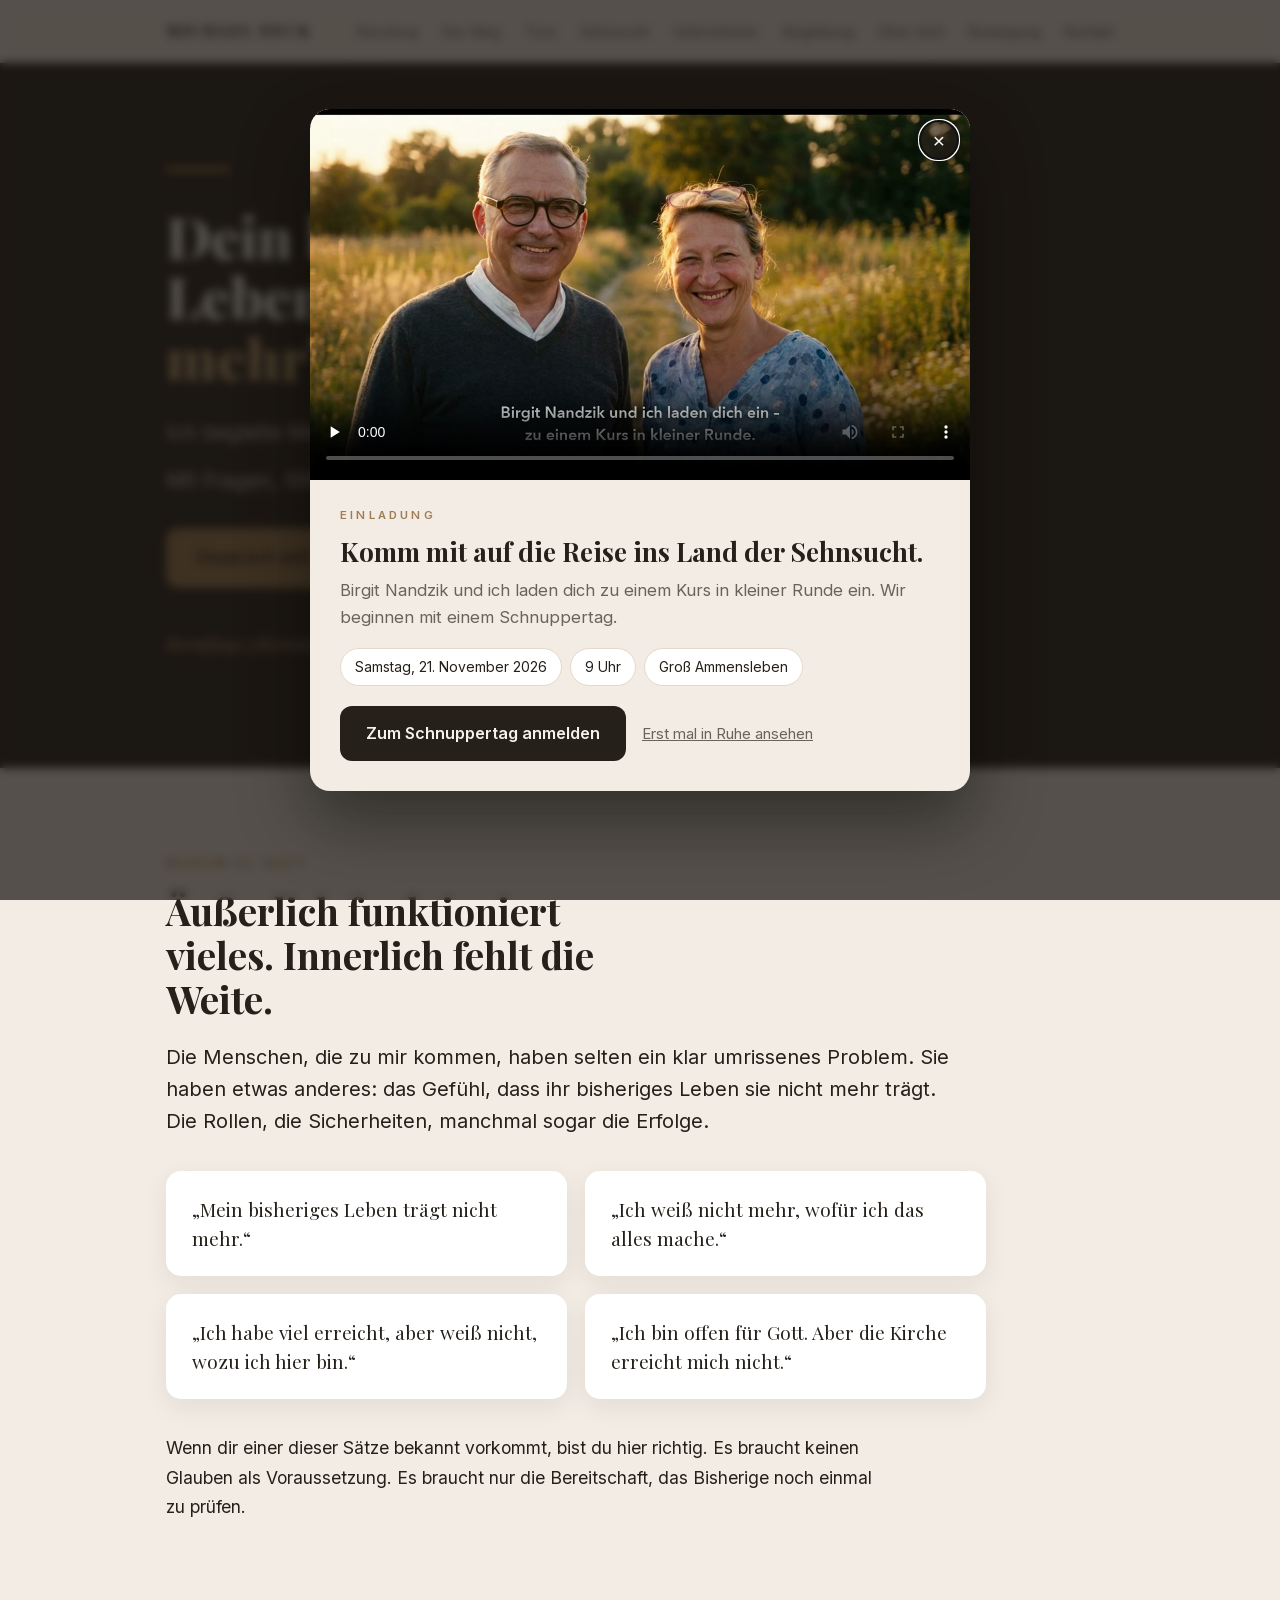
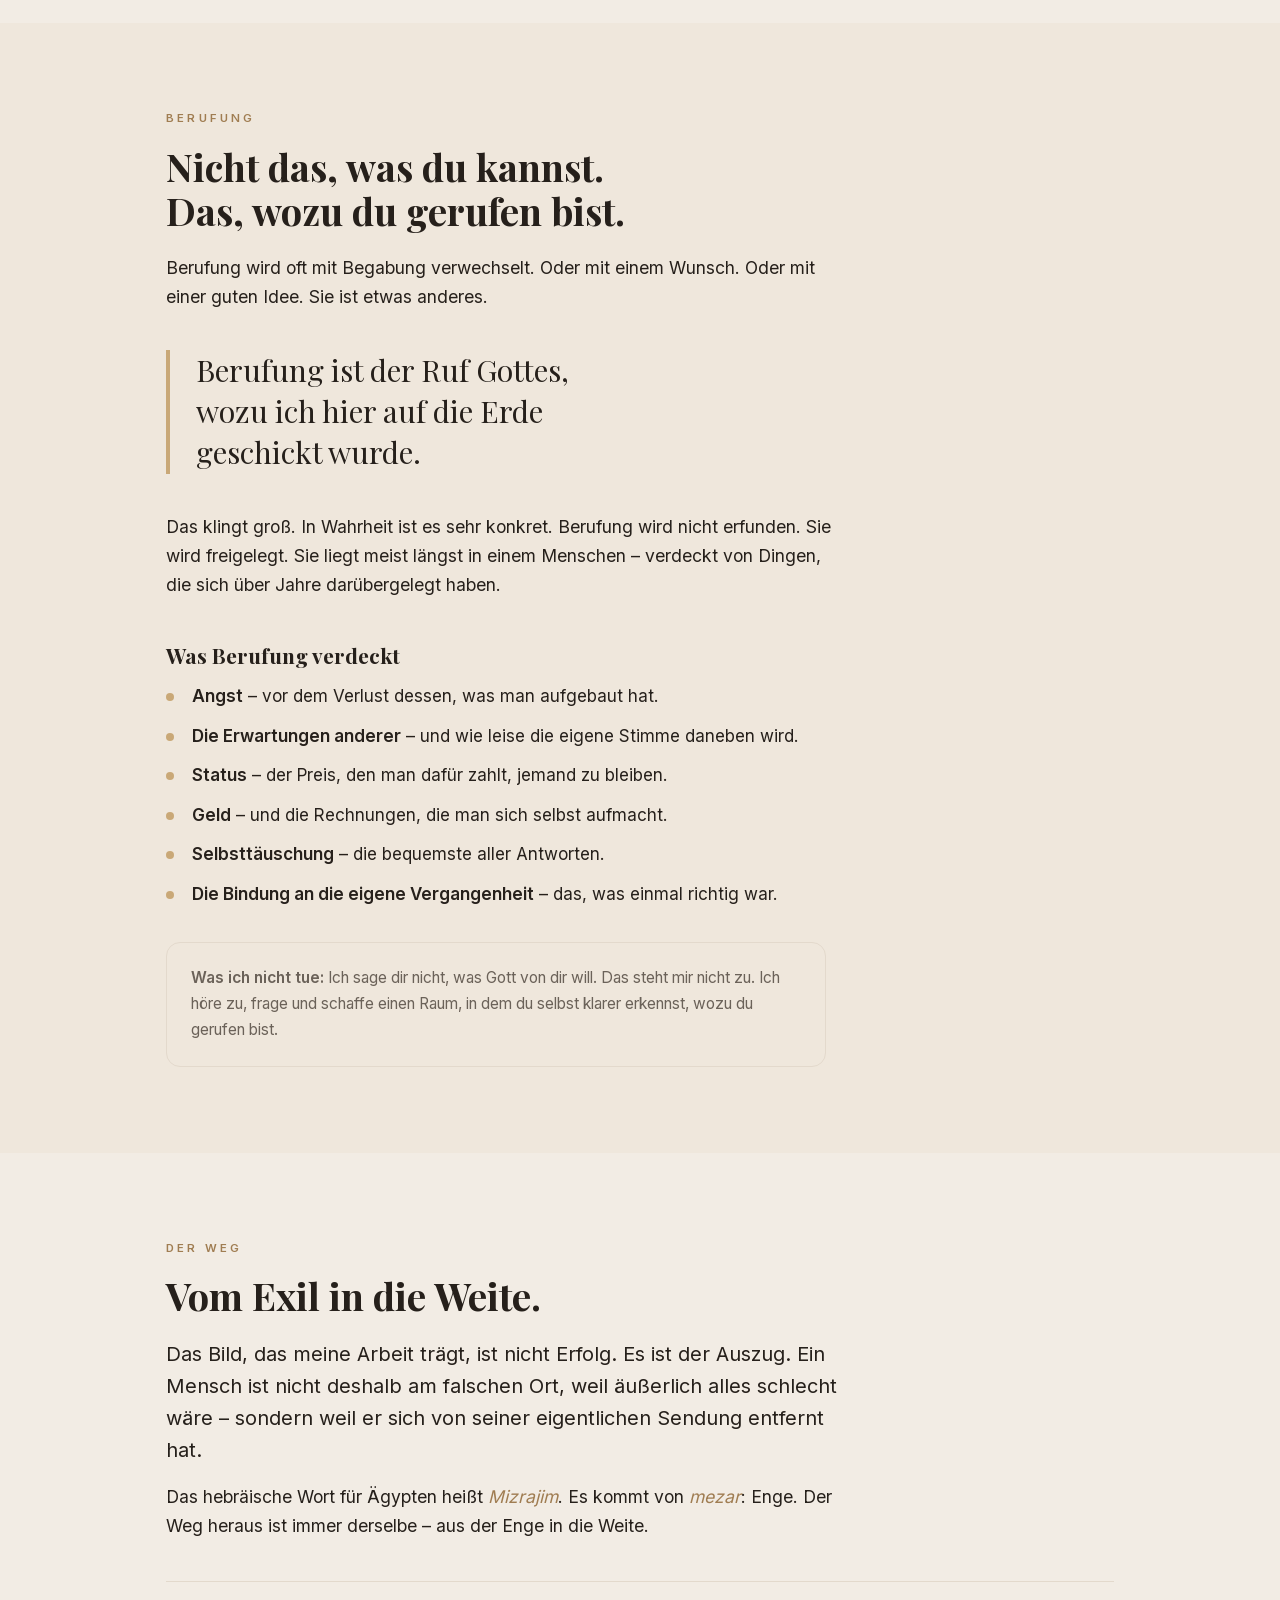
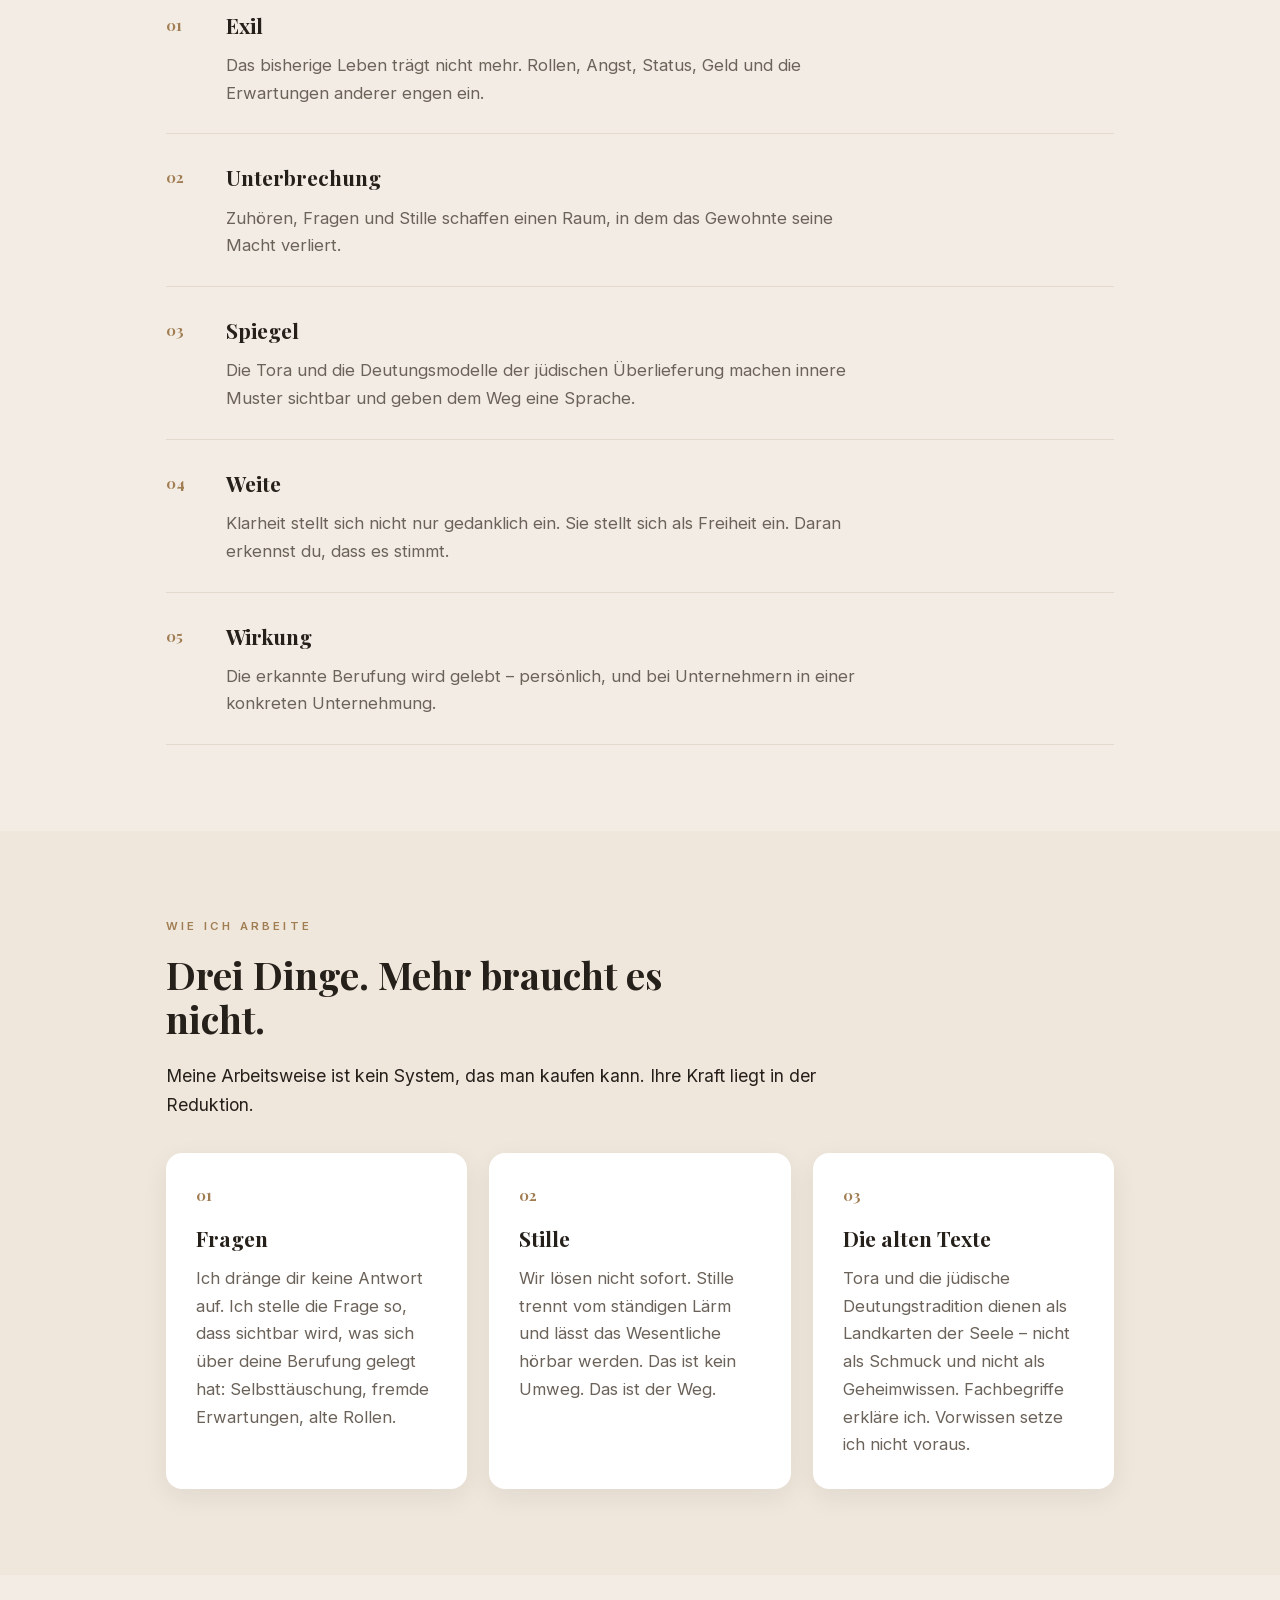
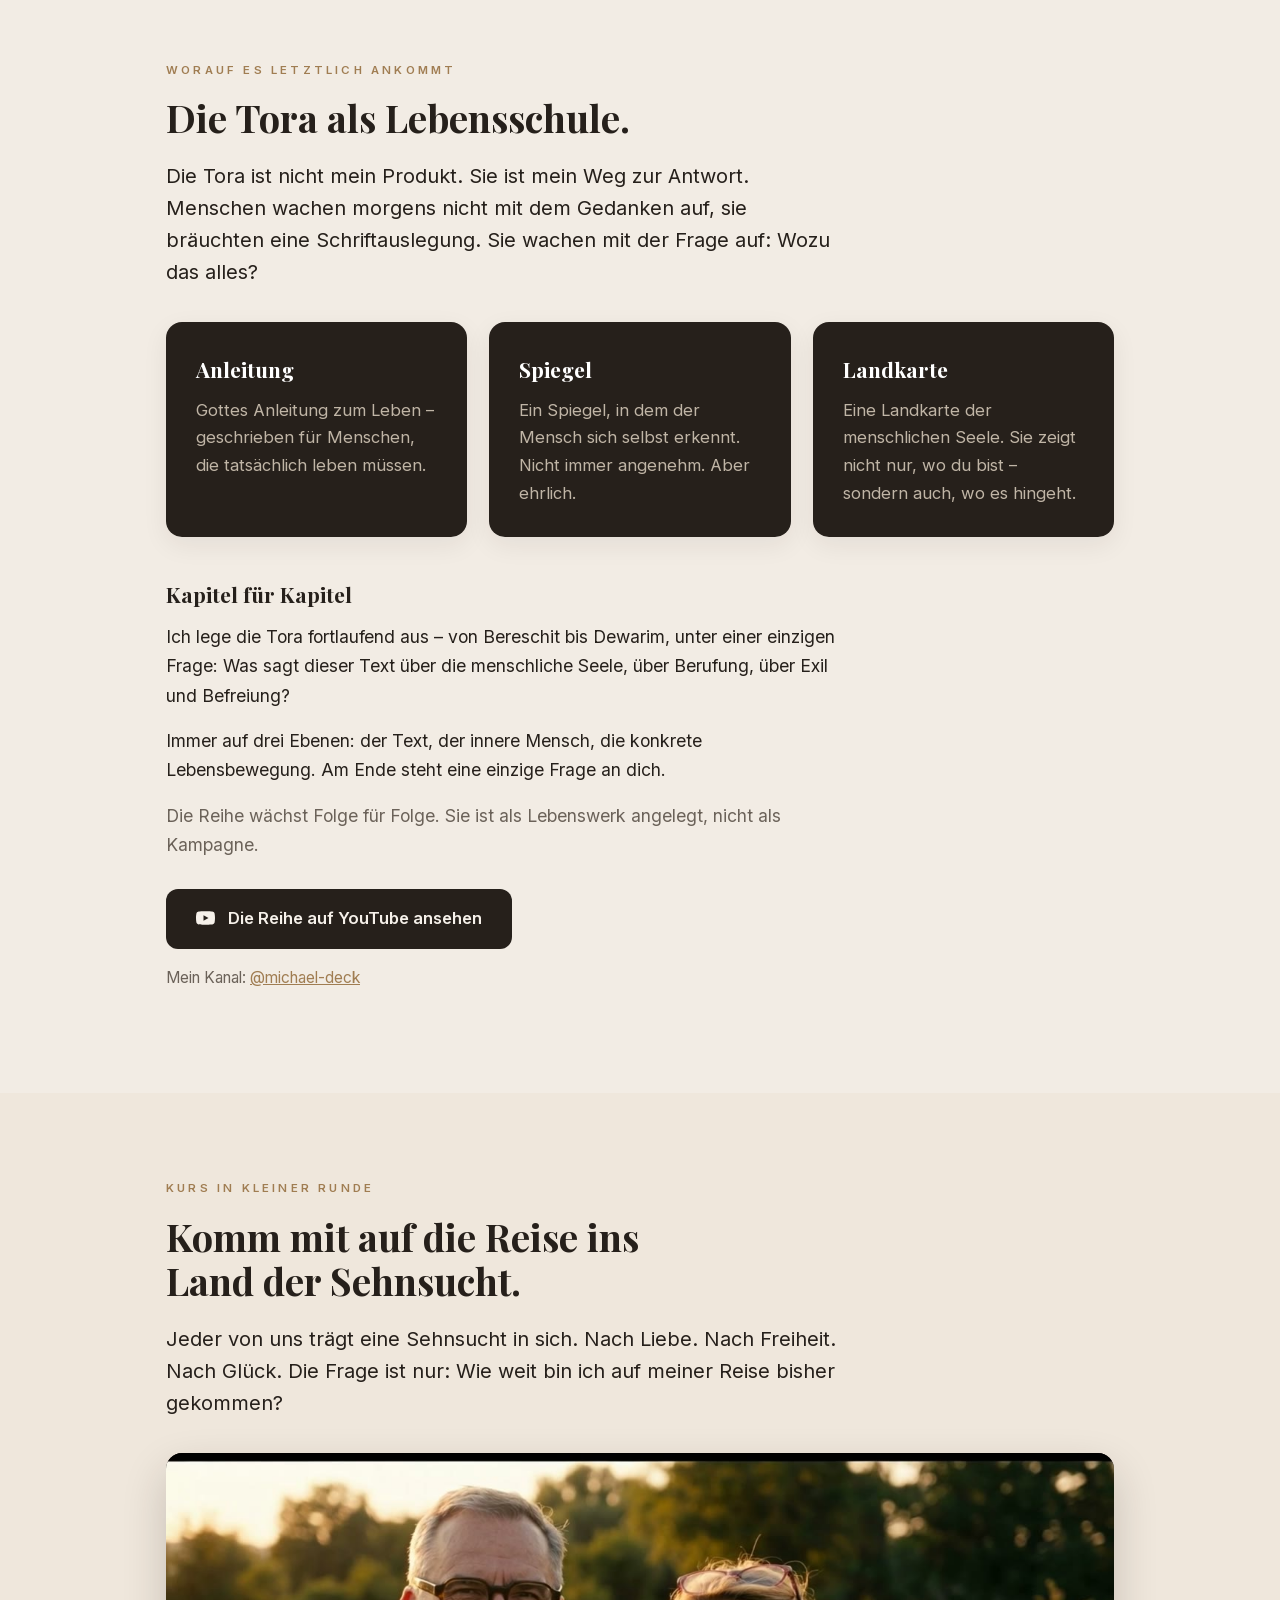
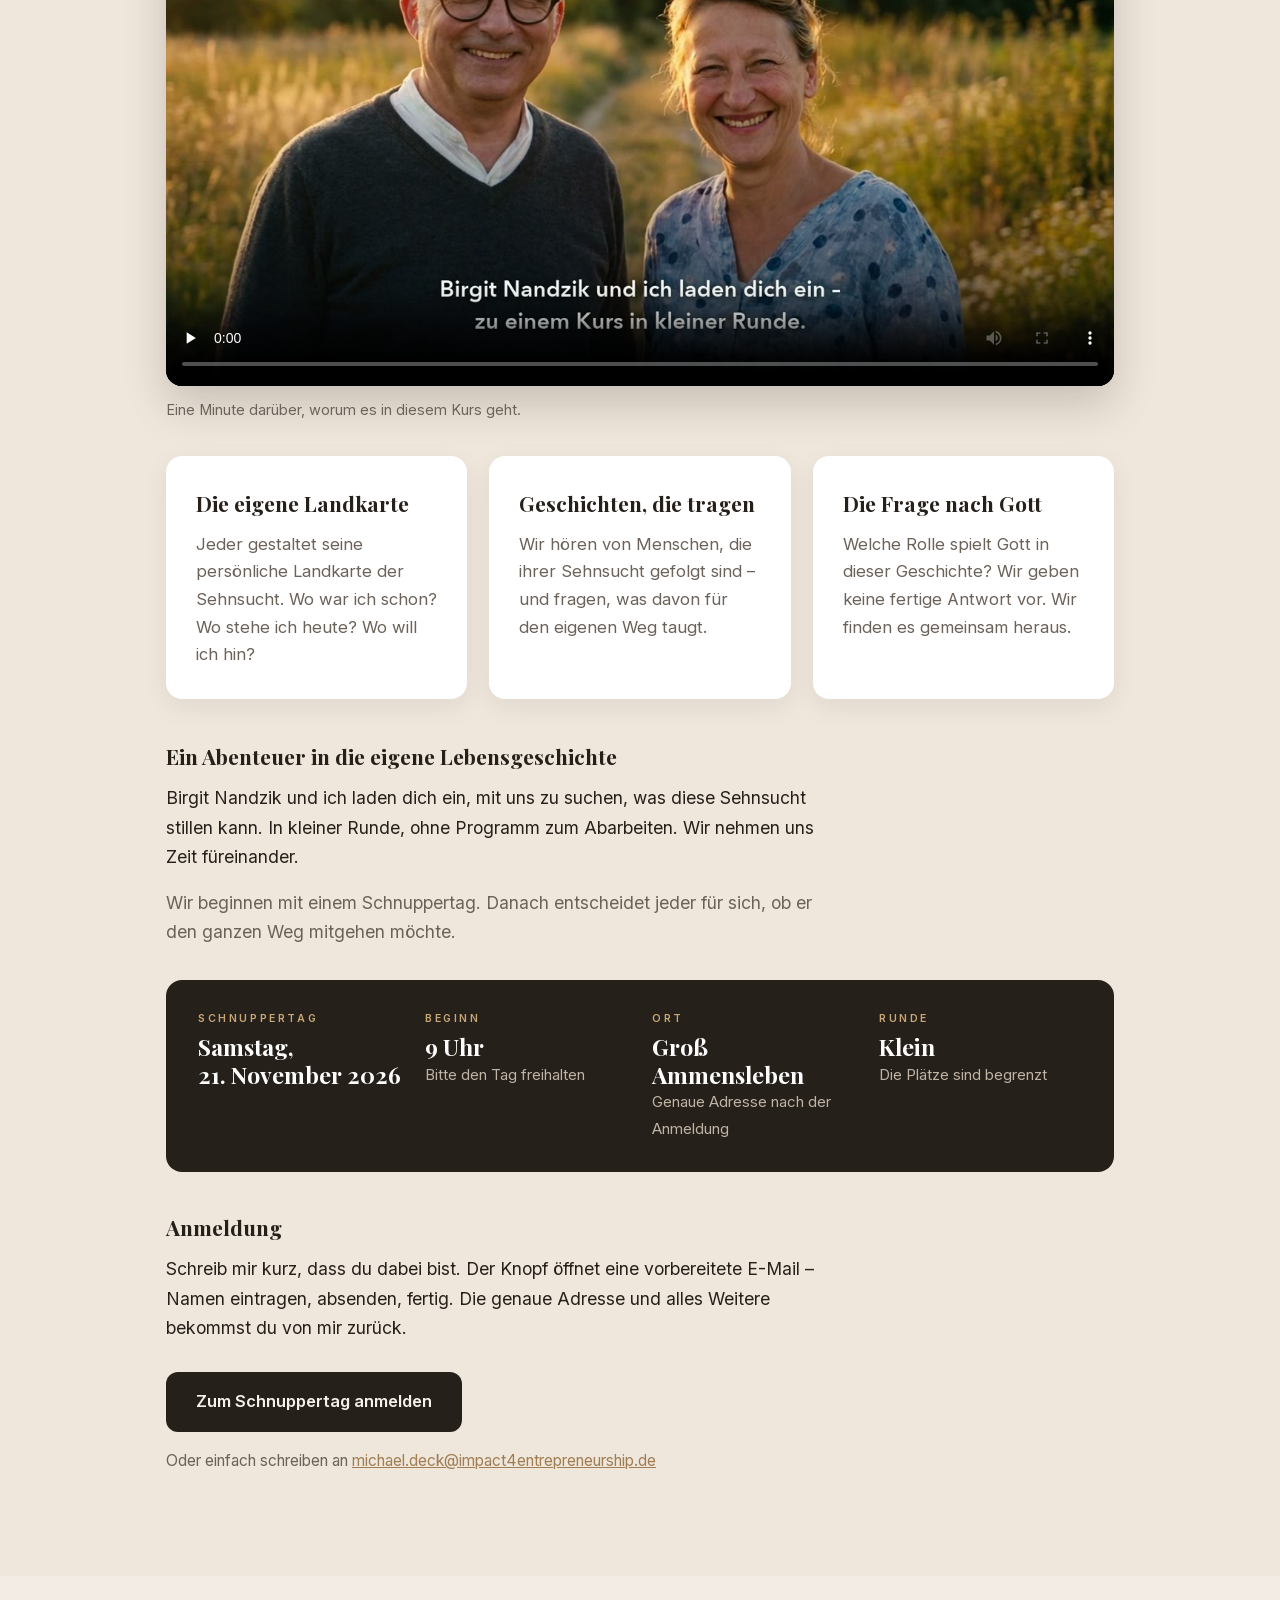
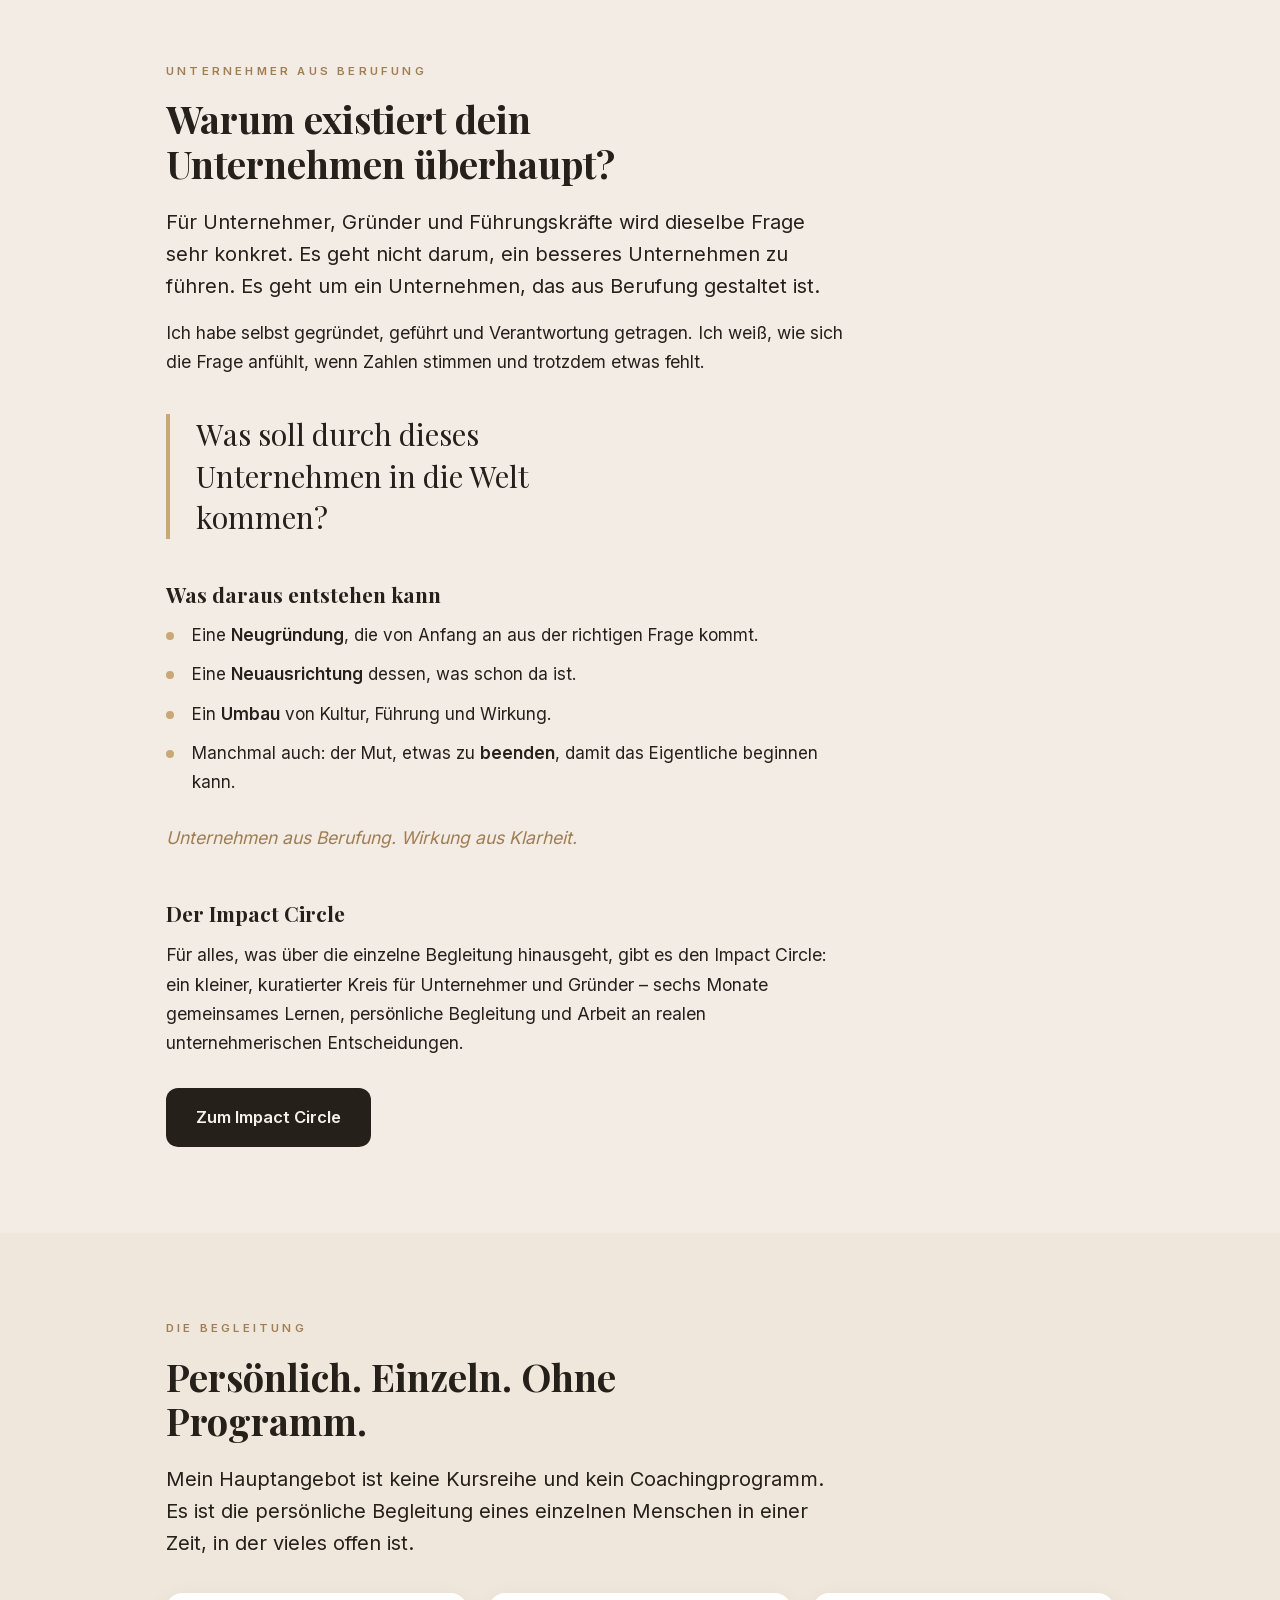
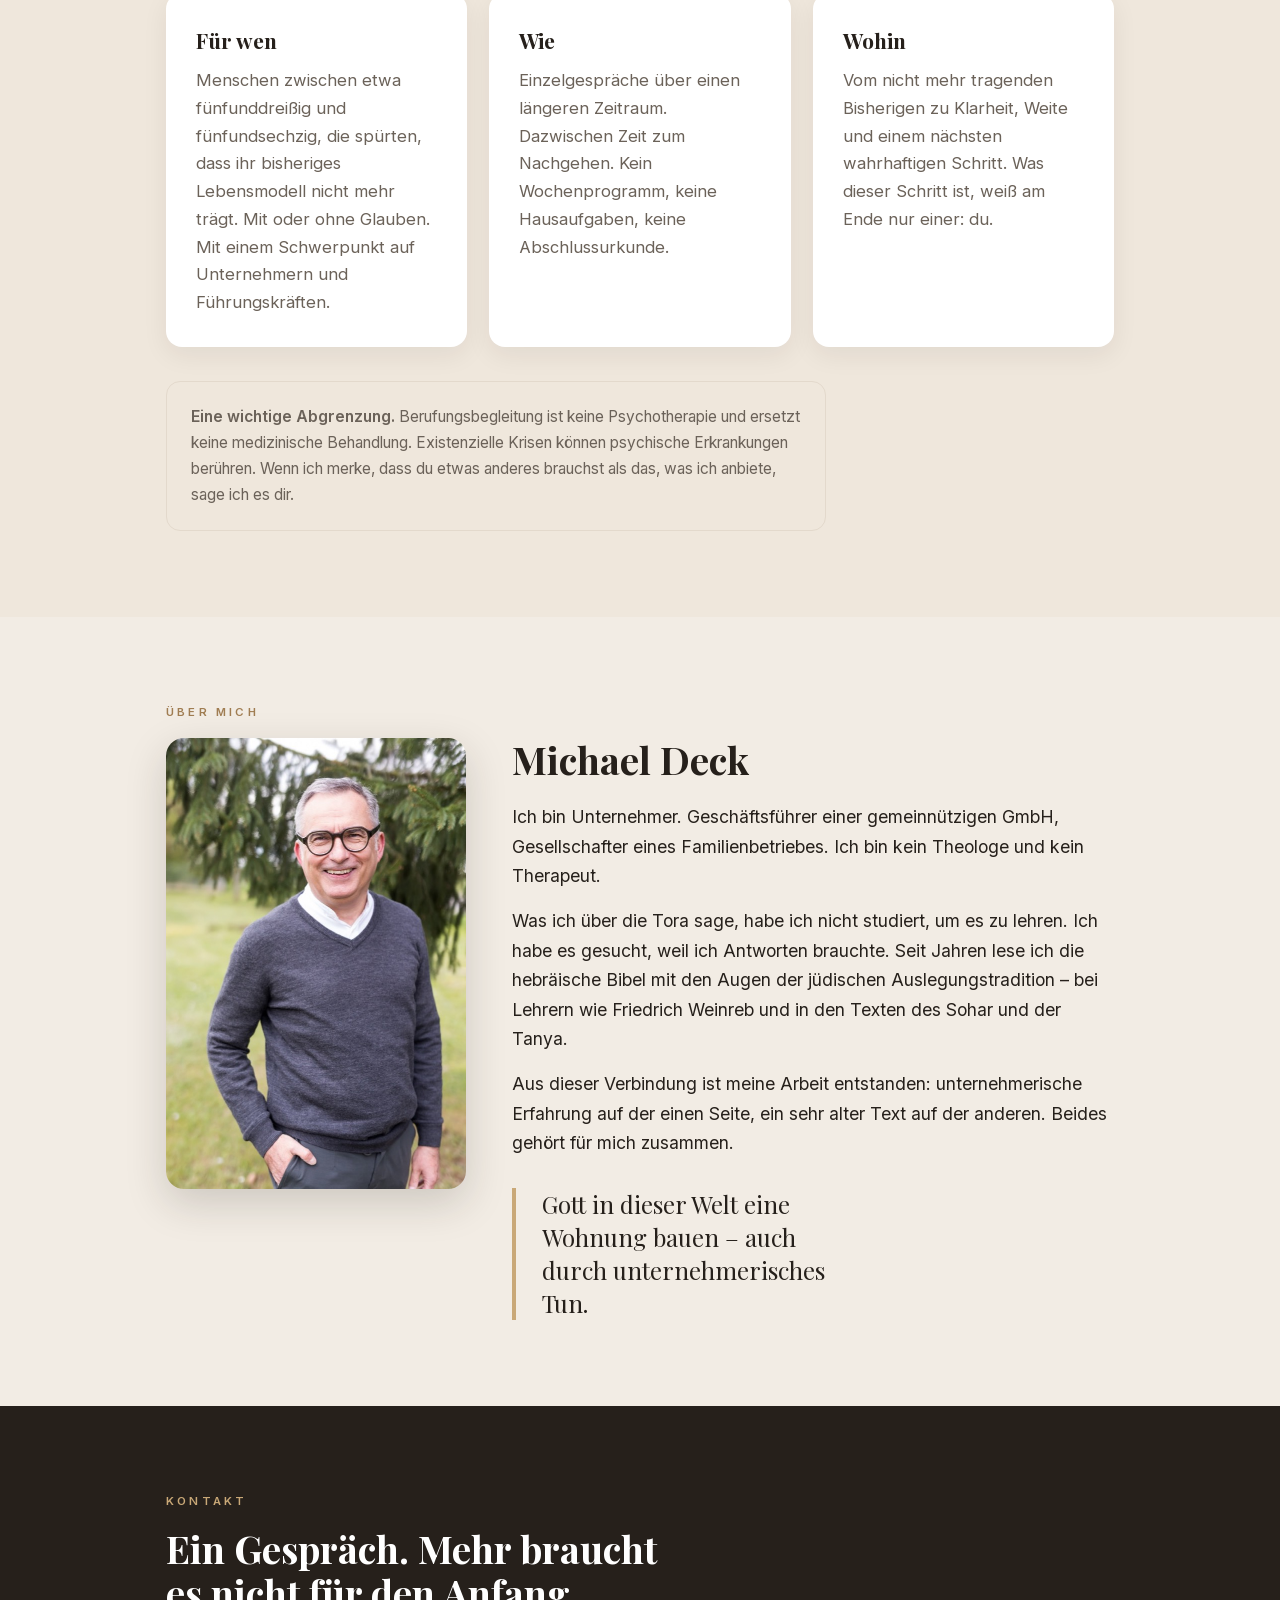
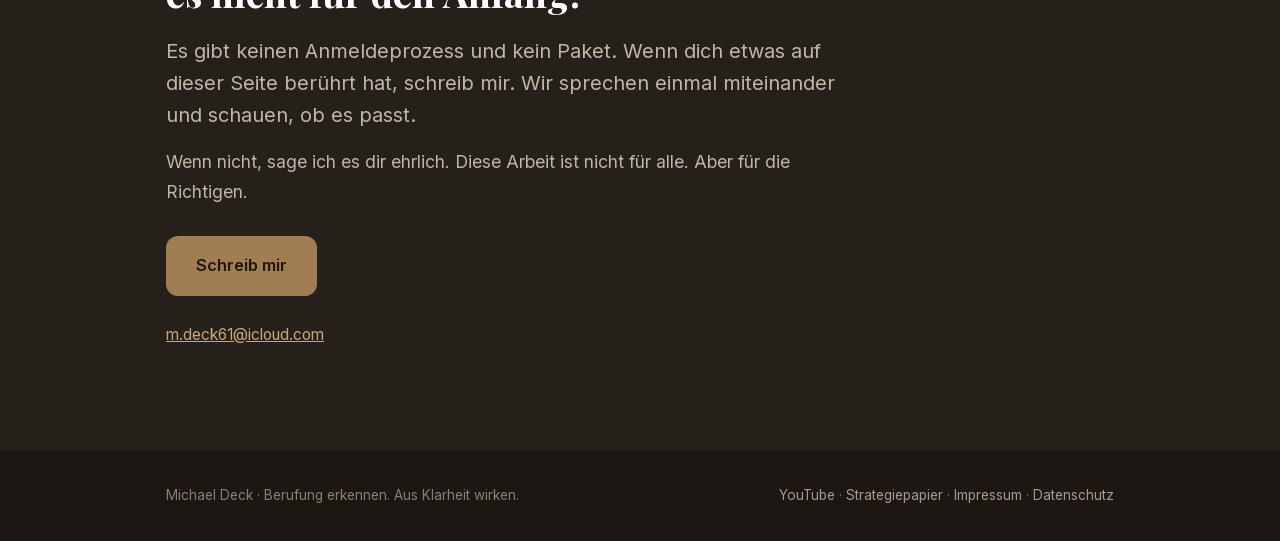
==== commit 42981358: "Impact Circle von der alten I4E-Seite übernommen: neue Unterseite im Deck-Design Der Impact Circle (" ====
--- a/index.html
+++ b/index.html
@@ -228,6 +228,7 @@
       <li><a href="#unternehmer">Unternehmer</a></li>
       <li><a href="#begleitung">Begleitung</a></li>
       <li><a href="#ueber">Über mich</a></li>
+      <li><a href="bewegung.html">Bewegung</a></li>
       <li><a href="#kontakt">Kontakt</a></li>
     </ul>
   </div>
@@ -559,18 +560,14 @@
       Klarheit.</em></p>
 
     <div class="eng" style="margin-top:44px;">
-      <h3>Impact4Entrepreneurship</h3>
-      <p>Für alles, was über die einzelne Begleitung hinausgeht, gibt es einen eigenen
-        Ort: meine gemeinnützige Gesellschaft Impact4Entrepreneurship. Dort geht es um
-        Bildung, Gründung und werteorientiertes Unternehmertum – für Schüler, Studenten
-        und Gründer.</p>
+      <h3>Der Impact Circle</h3>
+      <p>Für alles, was über die einzelne Begleitung hinausgeht, gibt es den Impact
+        Circle: ein kleiner, kuratierter Kreis für Unternehmer und Gründer – sechs
+        Monate gemeinsames Lernen, persönliche Begleitung und Arbeit an realen
+        unternehmerischen Entscheidungen.</p>
       <div class="knopfzeile">
-        <a class="knopf" href="https://www.impact4entrepreneurship.de"
-           target="_blank" rel="noopener">Zu Impact4Entrepreneurship</a>
-      </div>
-      <p class="leise" style="margin-top:16px;font-size:15.5px;">
-        <a class="text" href="https://www.impact4entrepreneurship.de"
-           target="_blank" rel="noopener">www.impact4entrepreneurship.de</a></p>
+        <a class="knopf" href="impact-circle.html">Zum Impact Circle</a>
+      </div>
     </div>
   </div>
 </section>
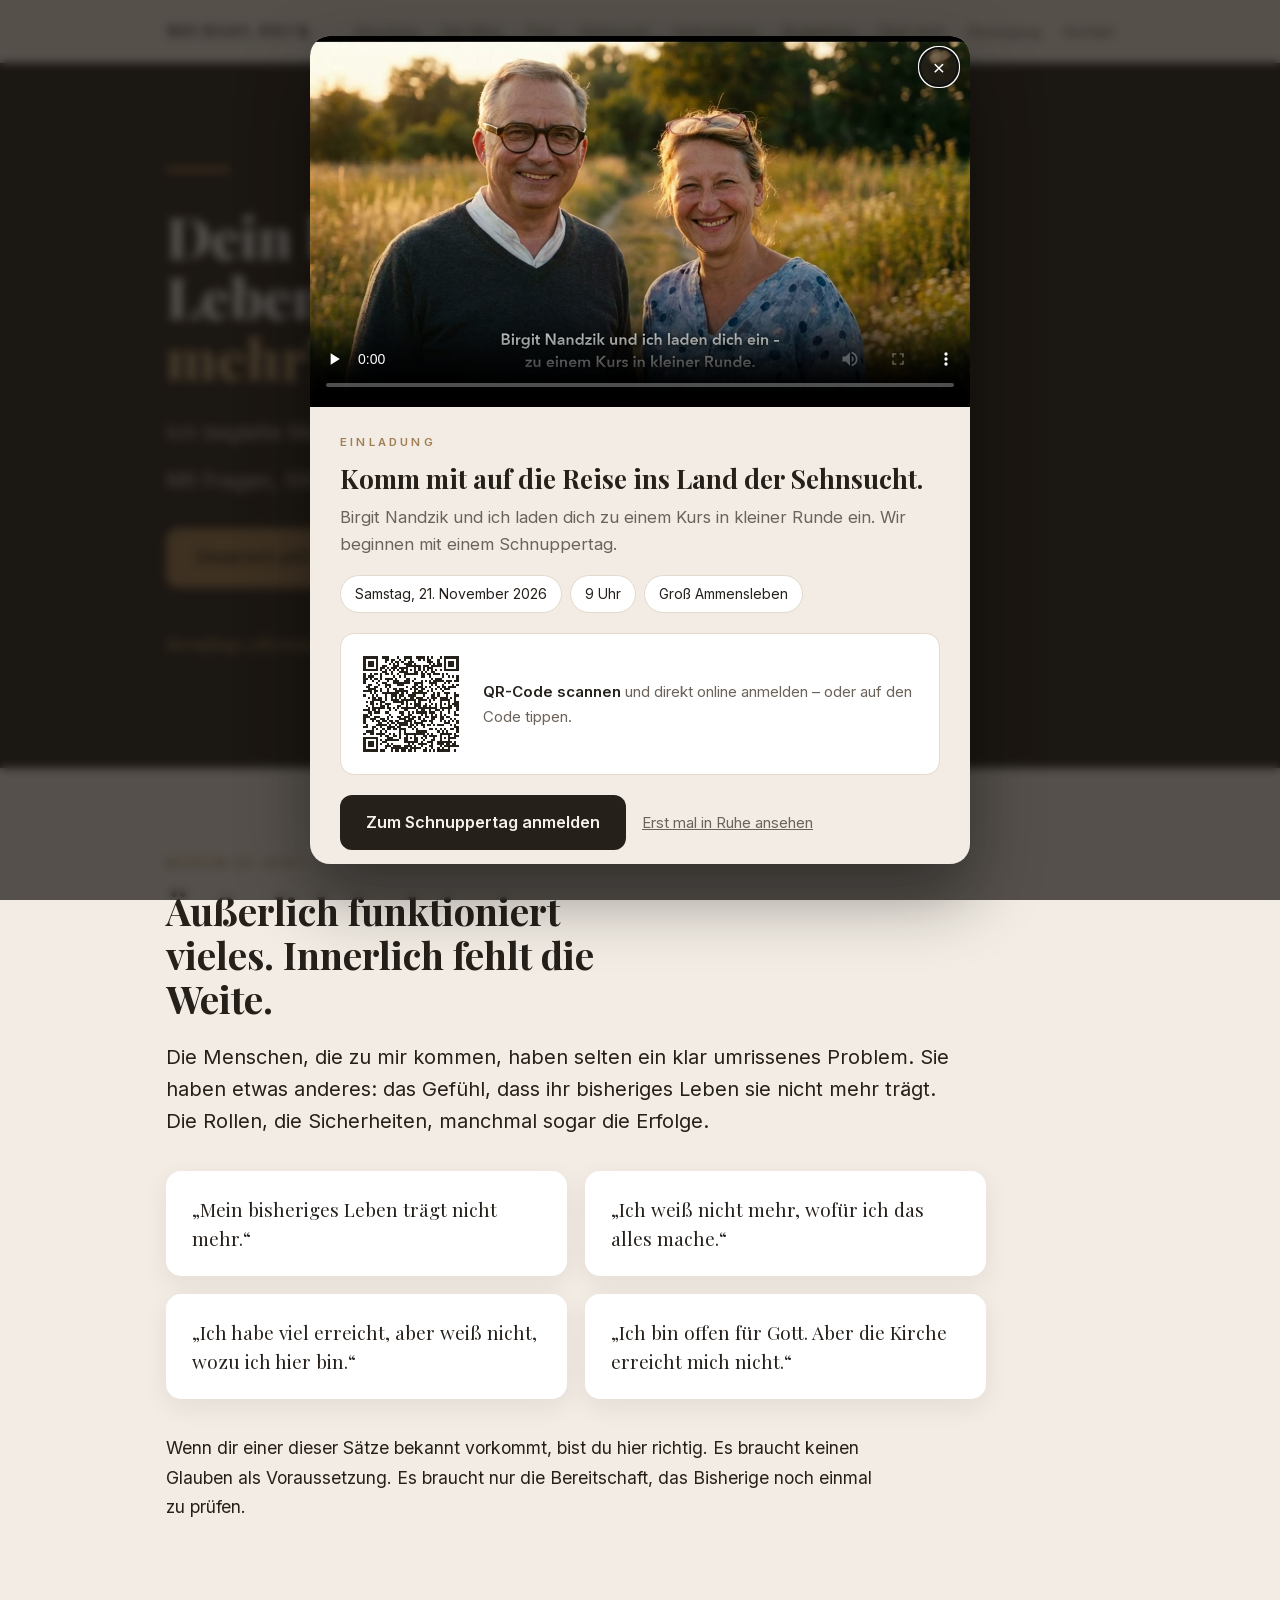
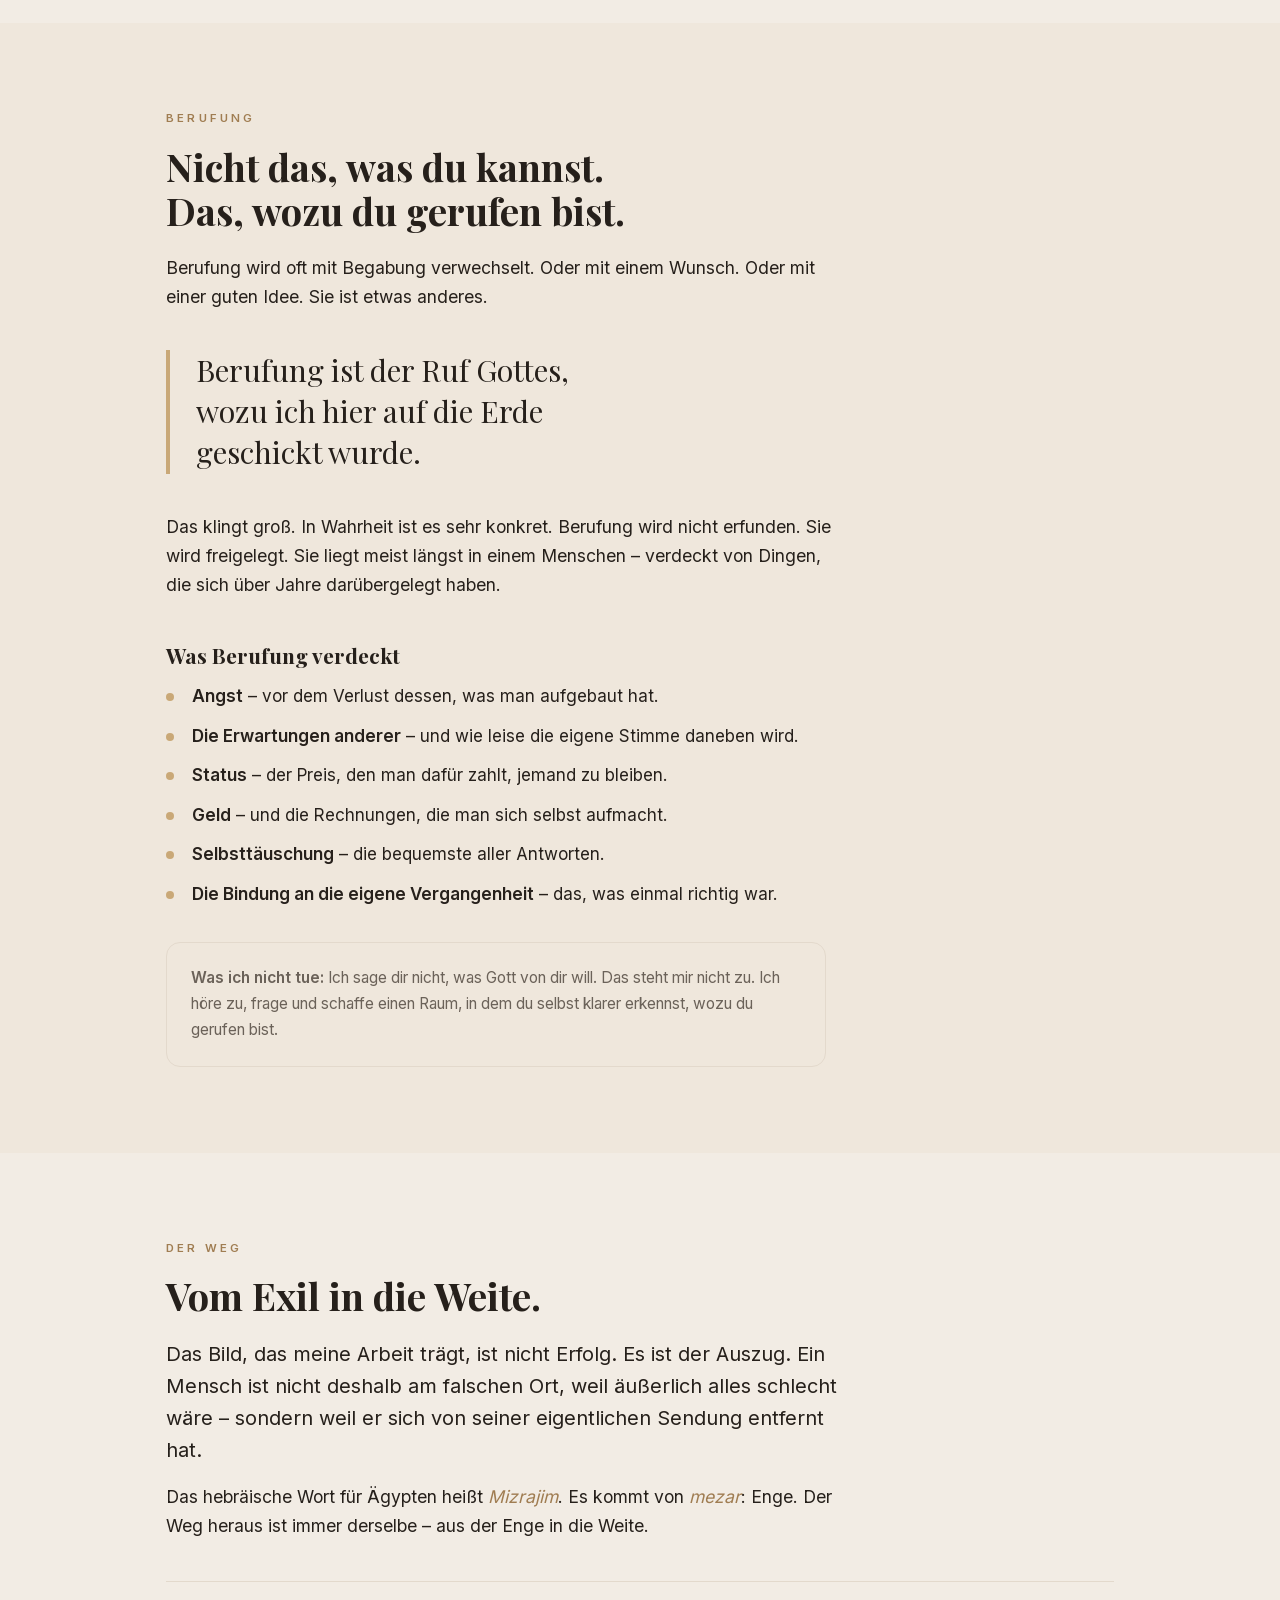
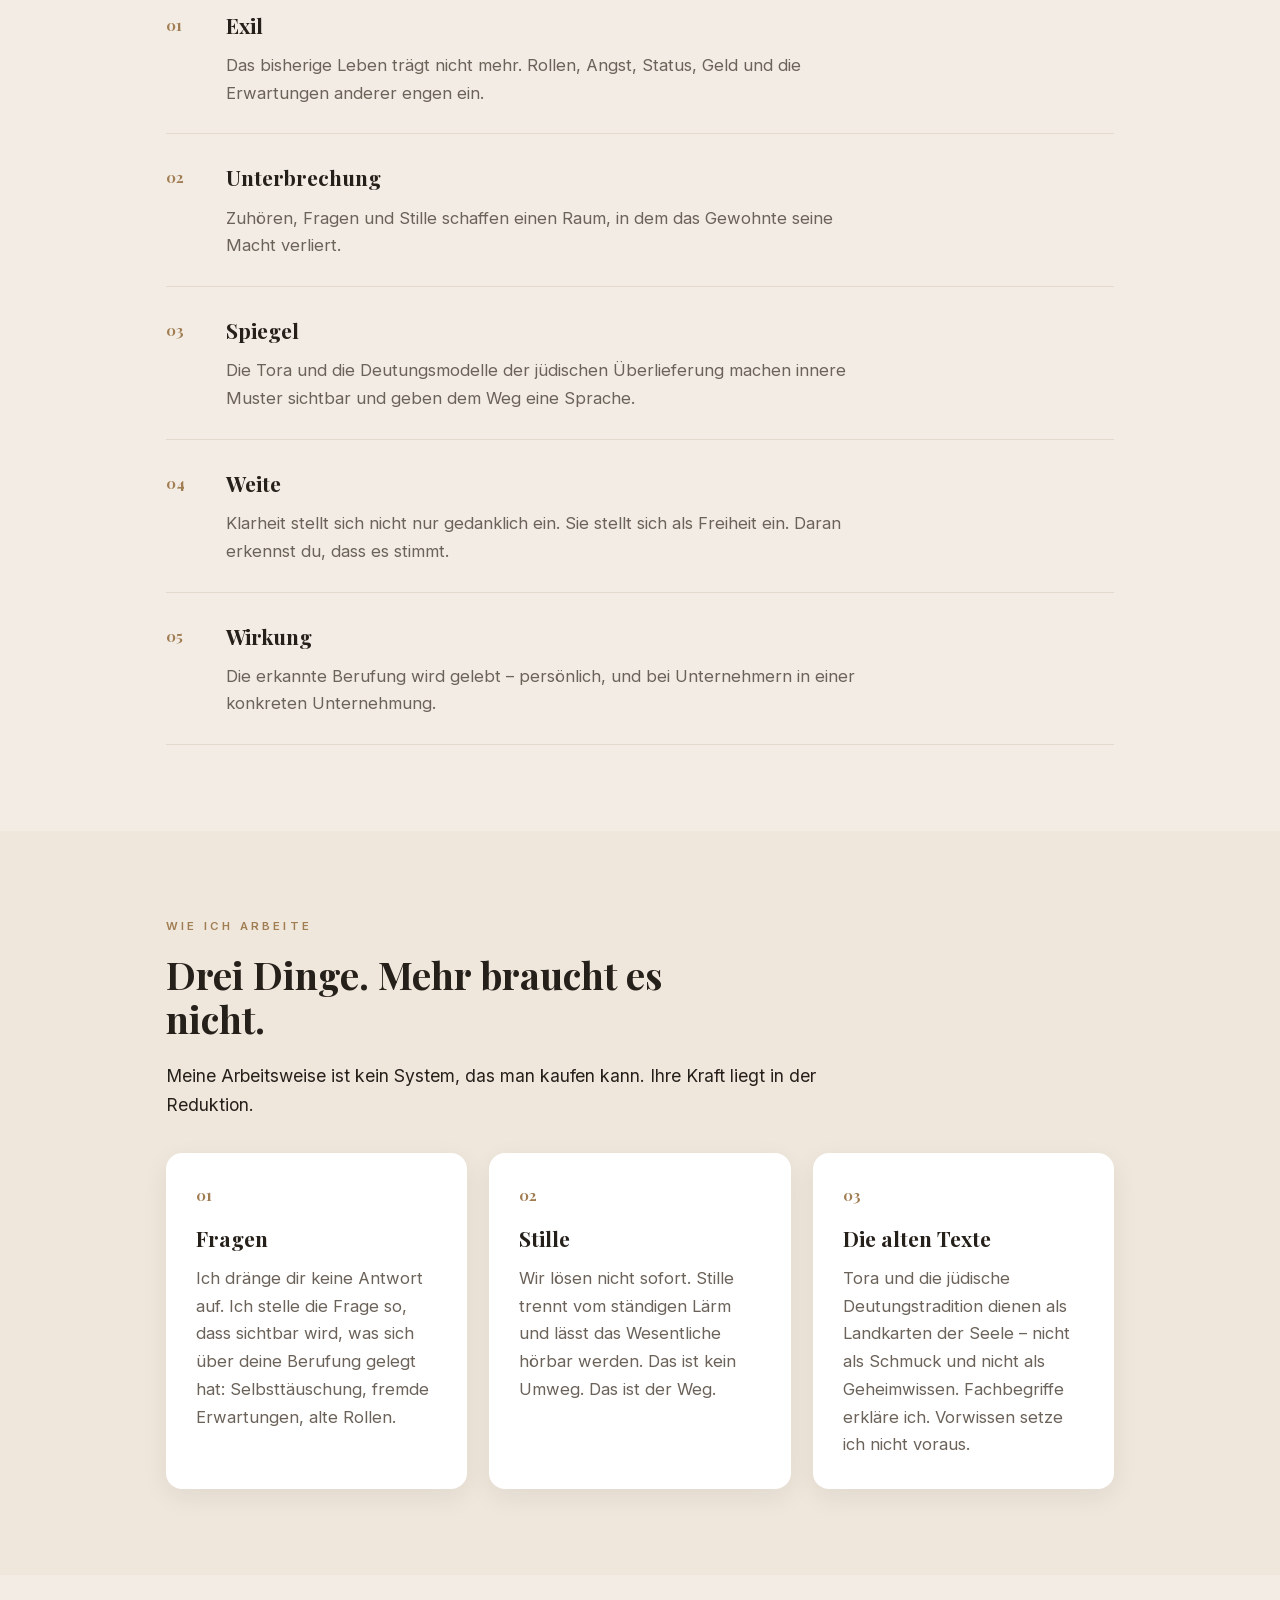
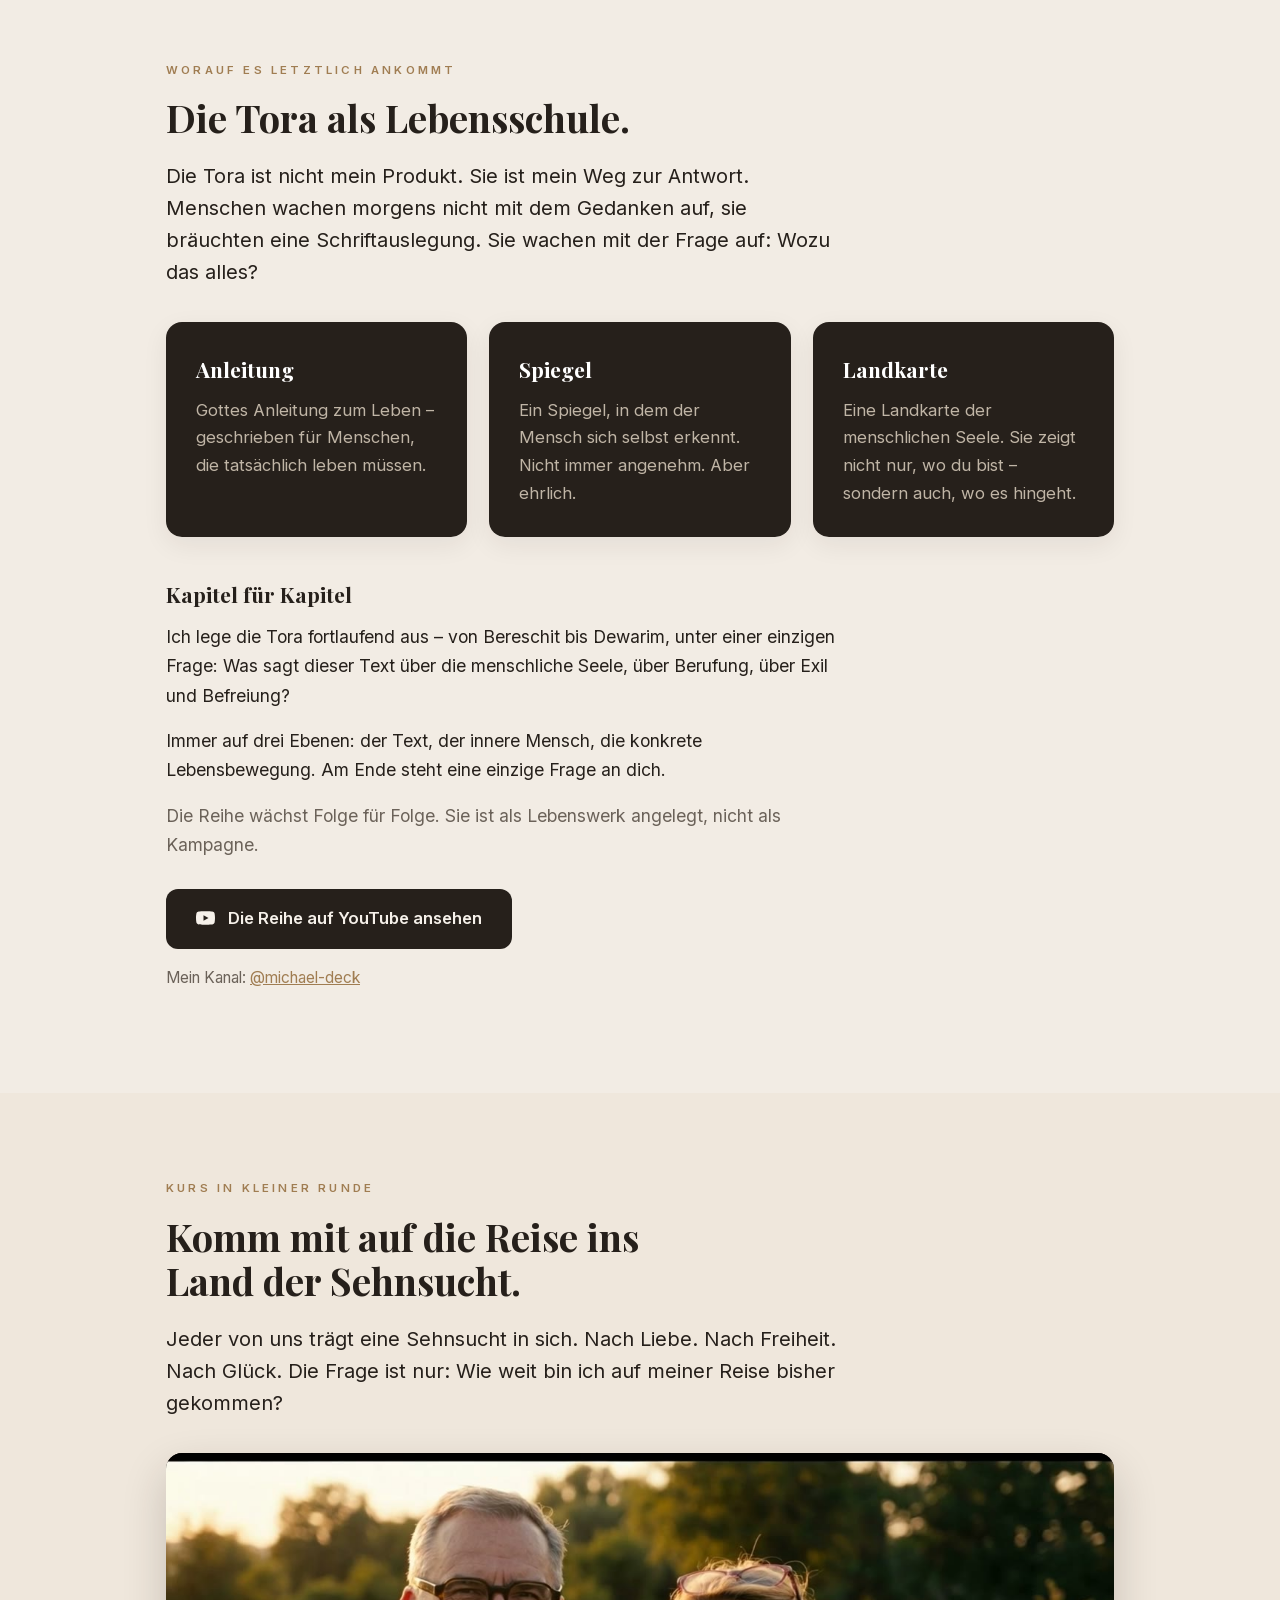
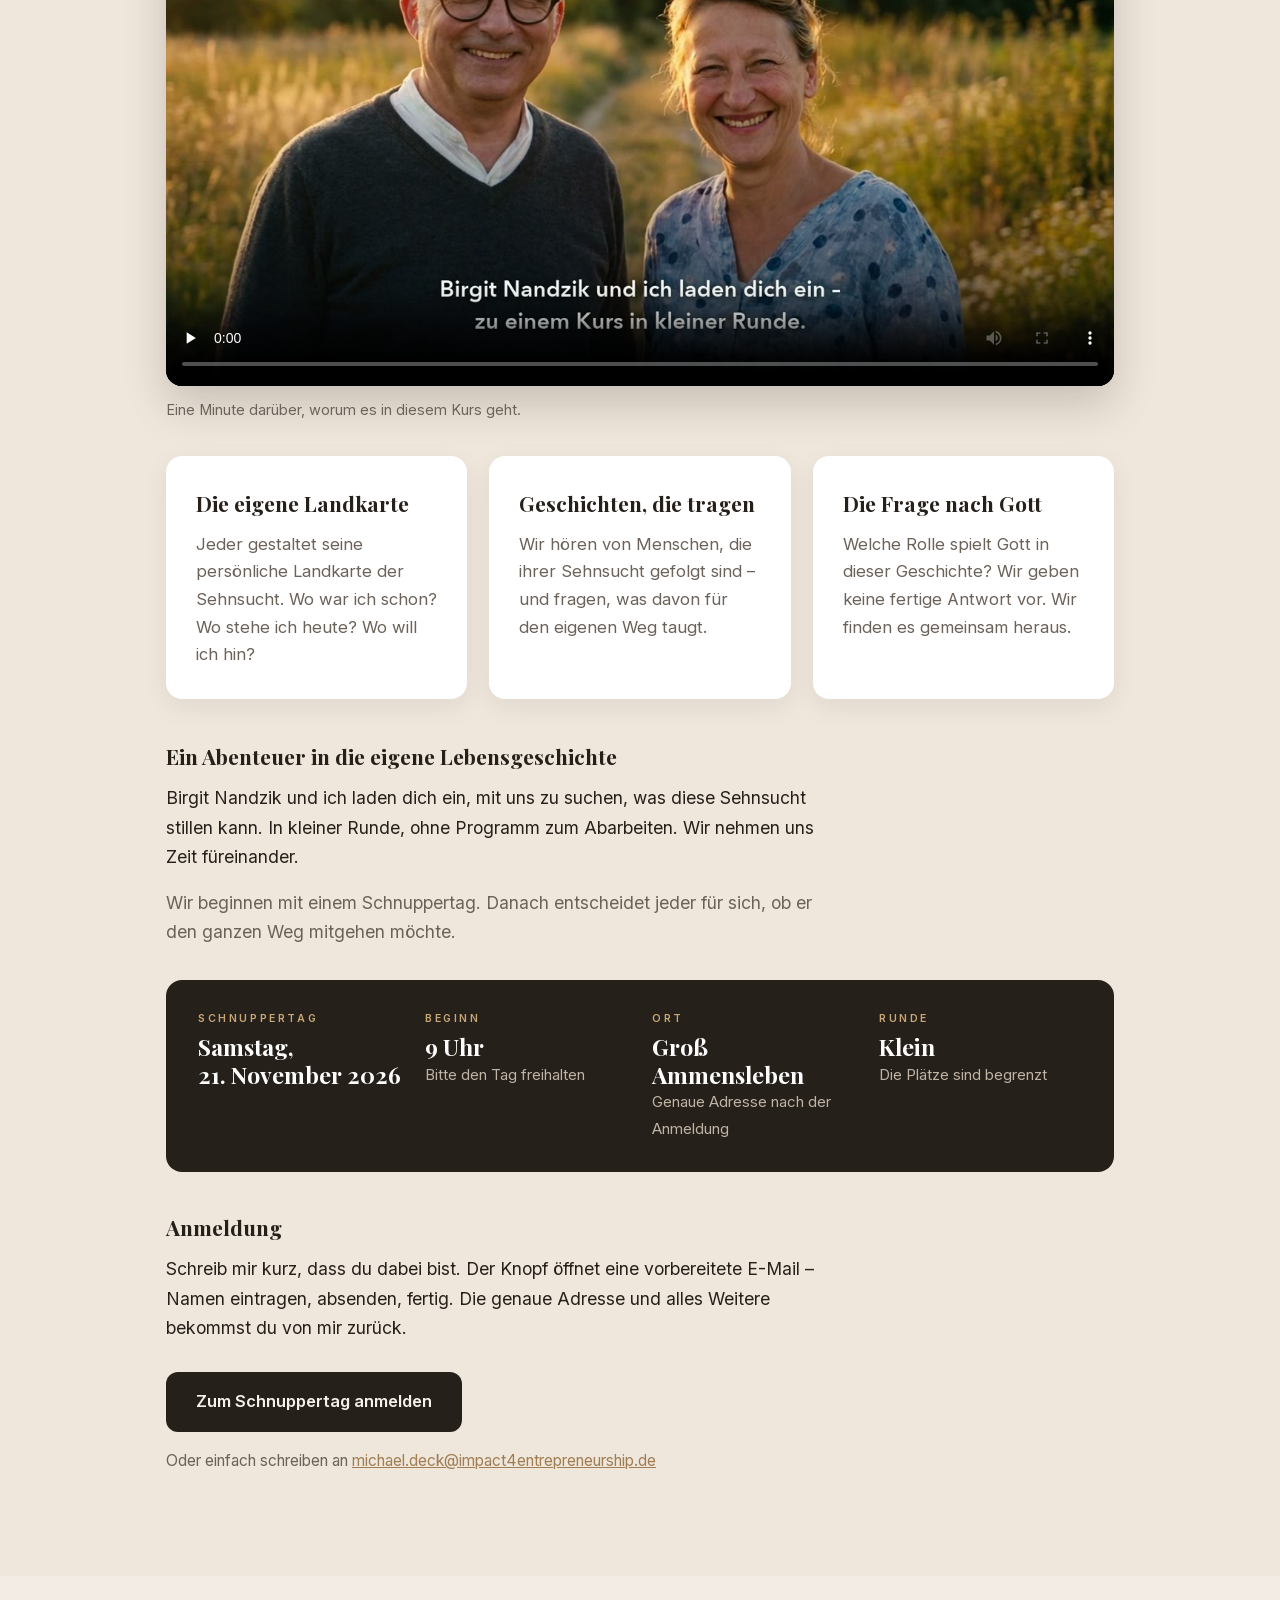
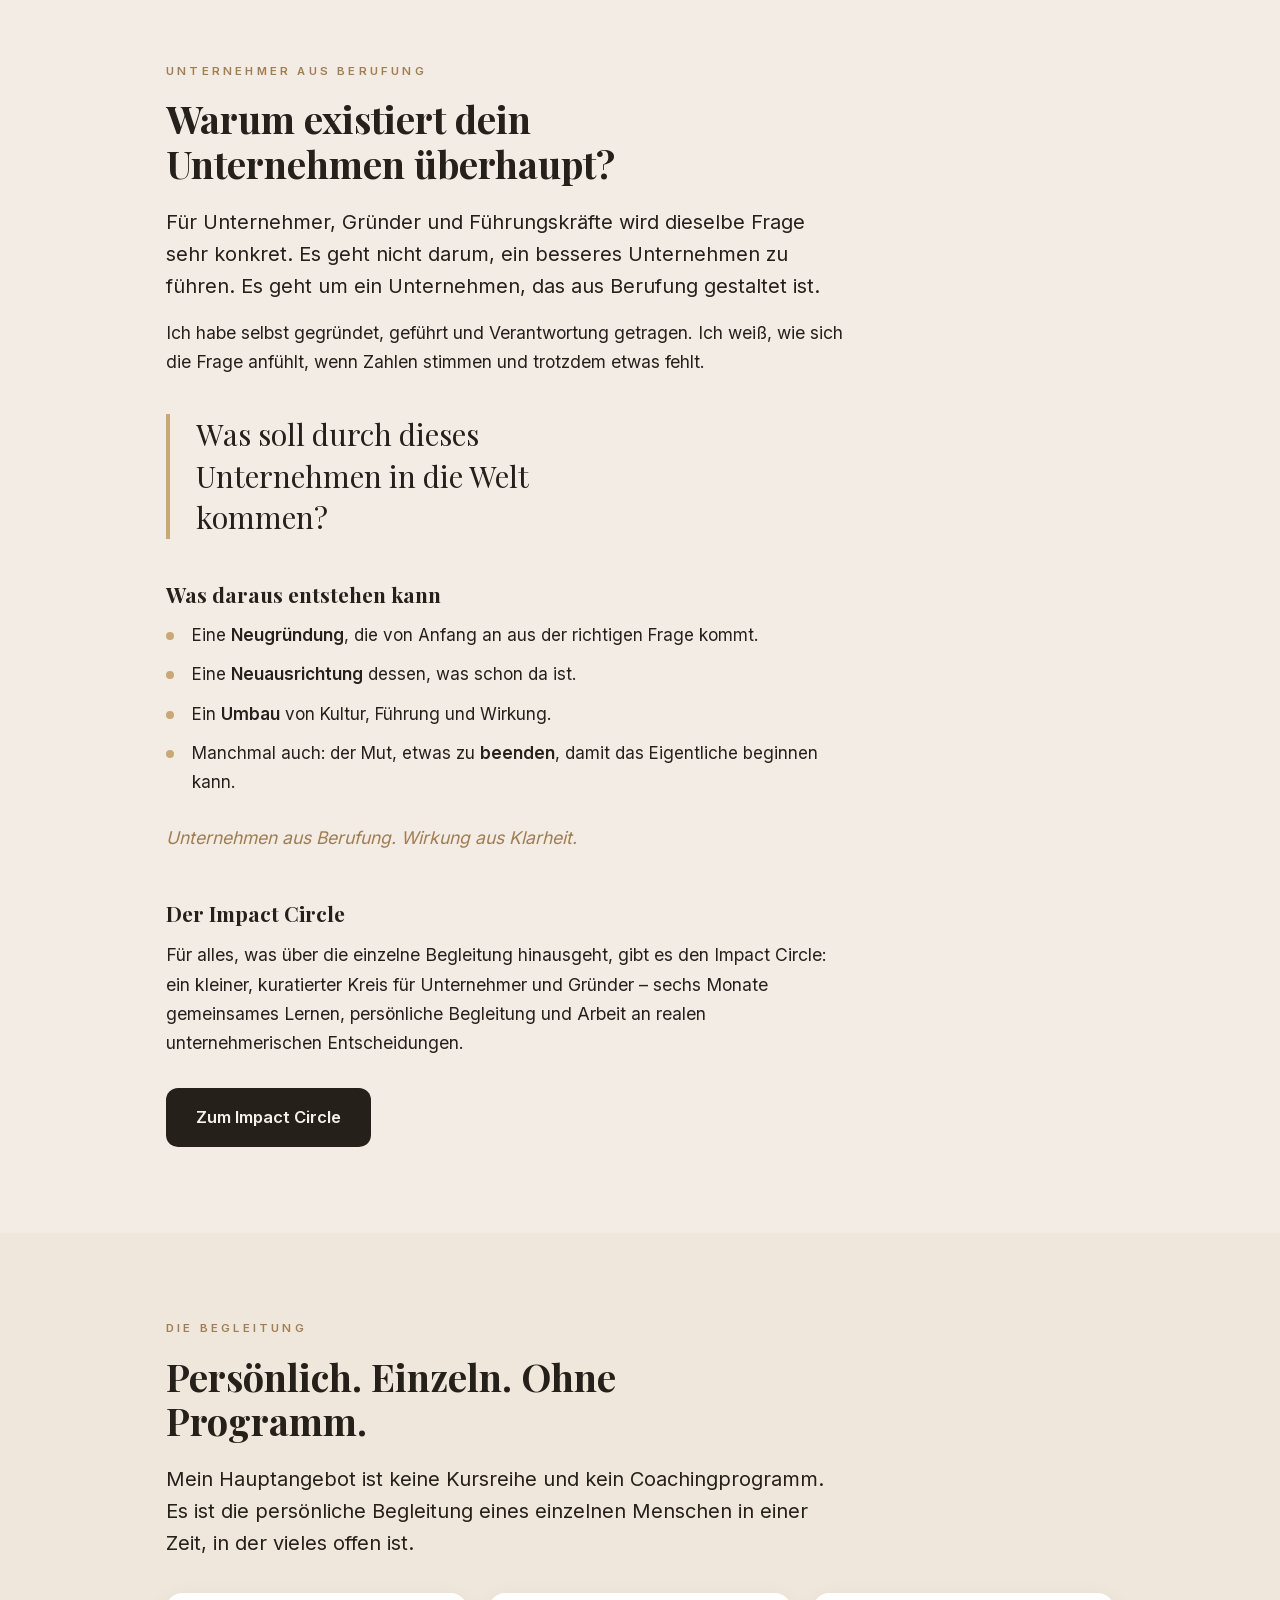
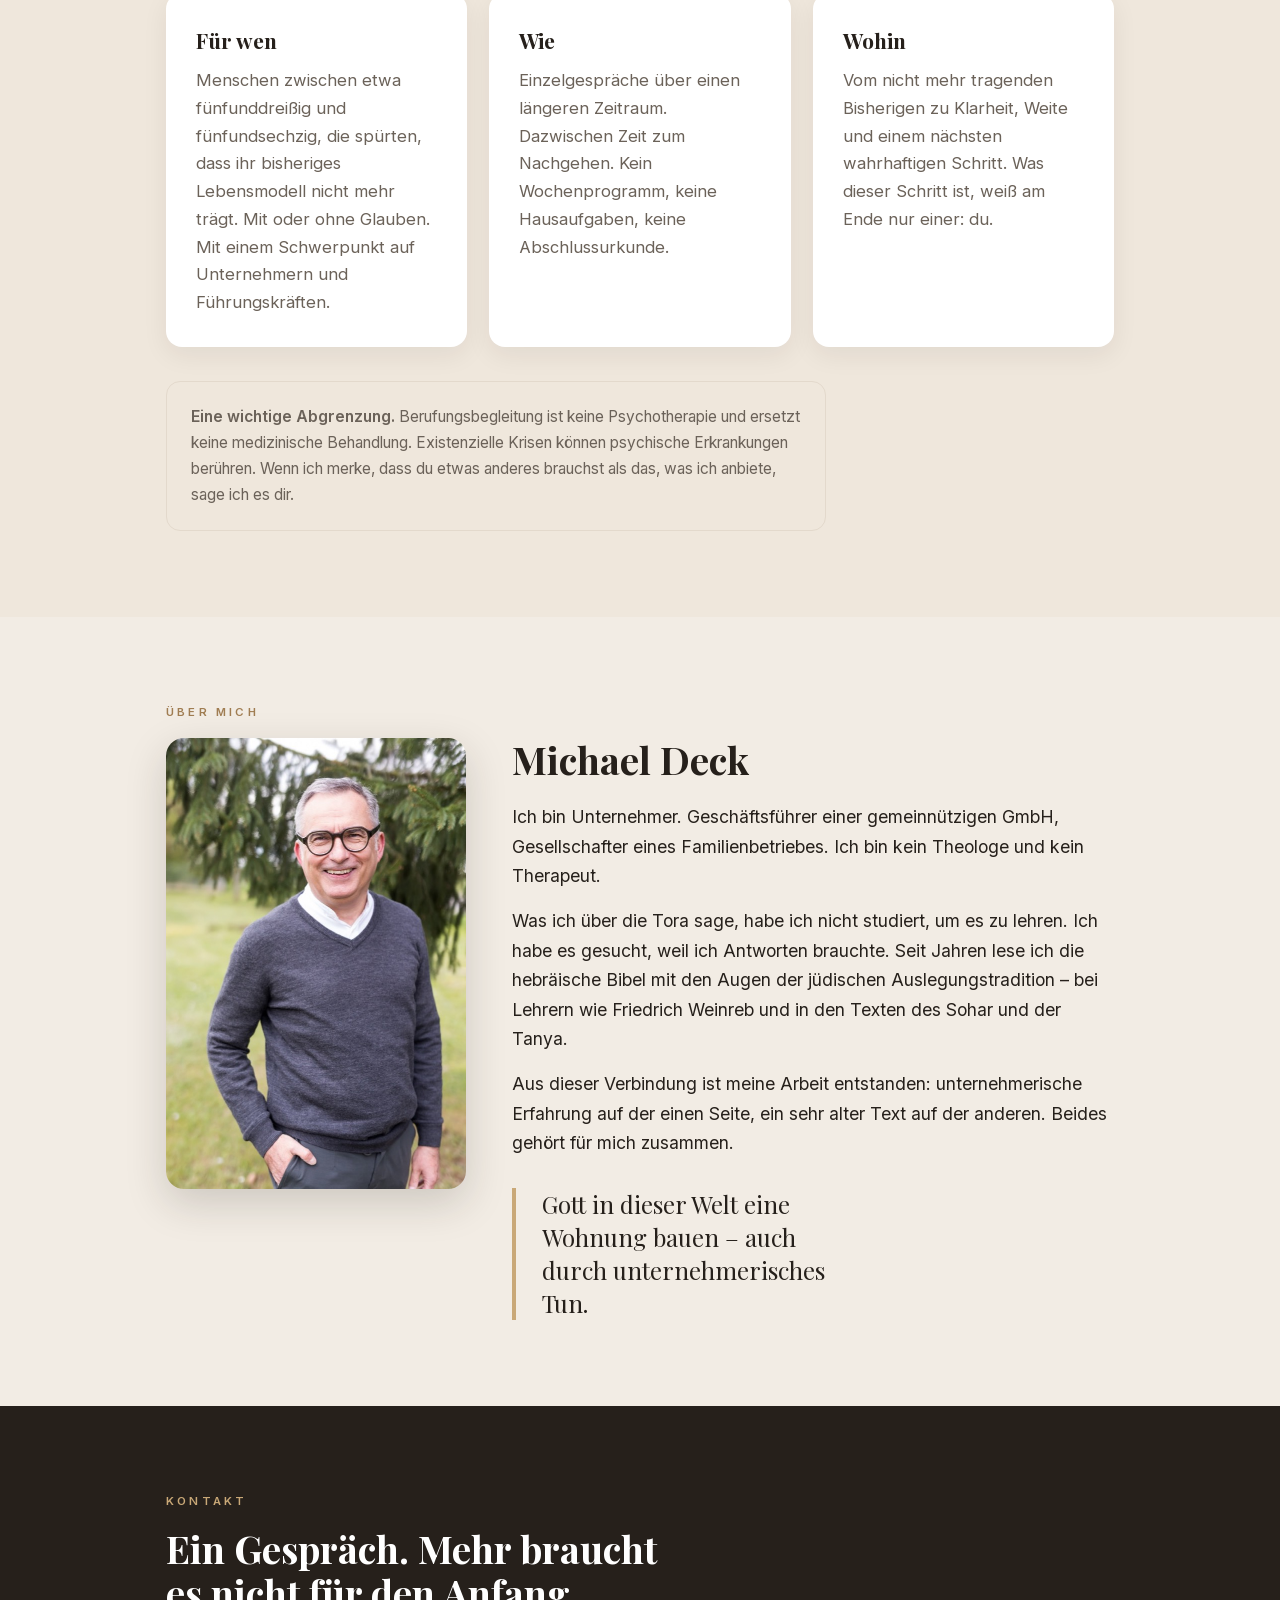
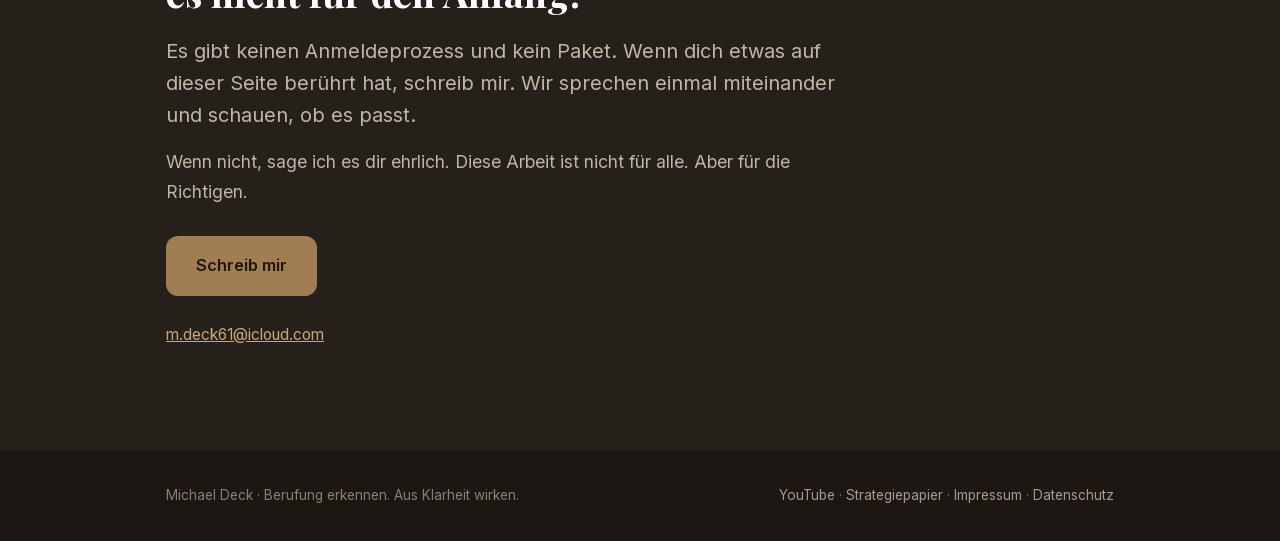
==== commit f1db1e05: "Pop-up: QR-Code zur Online-Anmeldung Co-Authored-By: Claude Sonnet 5.5 <noreply@anthropic.com>" ====
--- a/index.html
+++ b/index.html
@@ -199,6 +199,12 @@
 .pop-fakten{display:flex;flex-wrap:wrap;gap:8px;margin:16px 0 20px;}
 .pop-fakten span{background:#fff;border:1px solid var(--linie);border-radius:20px;
   padding:6px 14px;font-size:14px;color:var(--dunkel);}
+.pop-qr{display:flex;align-items:center;gap:16px;margin:0 0 20px;padding:14px;
+  background:#fff;border:1px solid var(--linie);border-radius:14px;}
+.pop-qr a{flex:none;display:block;width:112px;line-height:0;}
+.pop-qr svg{width:100%;height:auto;display:block;}
+.pop-qr p{font-size:15px;color:var(--grau);}
+.pop-qr strong{color:var(--dunkel);}
 .pop-knoepfe{display:flex;flex-wrap:wrap;gap:12px;align-items:center;}
 .pop-knoepfe .knopf{padding:14px 26px;font-size:16px;}
 .pop-spaeter{background:none;border:0;color:var(--grau);font-size:15px;
@@ -690,6 +696,12 @@
         <span>9 Uhr</span>
         <span>Groß Ammensleben</span>
       </div>
+      <div class="pop-qr">
+        <a href="https://impact4entrepreneurship.github.io/event-anmeldung/anmelden.html?e=daedcbea-a355-4adf-b50c-0853f34a6a27" aria-label="Online zum Schnuppertag anmelden">
+          <svg xmlns="http://www.w3.org/2000/svg" viewBox="-4 -4 53 53" shape-rendering="crispEdges" role="img" aria-label="QR-Code zur Anmeldung"><rect x="-4" y="-4" width="53" height="53" fill="#fff"/><path fill="#26201B" d="M0 0h1v1h-1zM1 0h1v1h-1zM2 0h1v1h-1zM3 0h1v1h-1zM4 0h1v1h-1zM5 0h1v1h-1zM6 0h1v1h-1zM9 0h1v1h-1zM10 0h1v1h-1zM11 0h1v1h-1zM16 0h1v1h-1zM19 0h1v1h-1zM20 0h1v1h-1zM21 0h1v1h-1zM22 0h1v1h-1zM25 0h1v1h-1zM26 0h1v1h-1zM27 0h1v1h-1zM28 0h1v1h-1zM30 0h1v1h-1zM32 0h1v1h-1zM36 0h1v1h-1zM38 0h1v1h-1zM39 0h1v1h-1zM40 0h1v1h-1zM41 0h1v1h-1zM42 0h1v1h-1zM43 0h1v1h-1zM44 0h1v1h-1zM0 1h1v1h-1zM6 1h1v1h-1zM10 1h1v1h-1zM11 1h1v1h-1zM13 1h1v1h-1zM14 1h1v1h-1zM17 1h1v1h-1zM19 1h1v1h-1zM22 1h1v1h-1zM26 1h1v1h-1zM28 1h1v1h-1zM30 1h1v1h-1zM31 1h1v1h-1zM35 1h1v1h-1zM38 1h1v1h-1zM44 1h1v1h-1zM0 2h1v1h-1zM2 2h1v1h-1zM3 2h1v1h-1zM4 2h1v1h-1zM6 2h1v1h-1zM10 2h1v1h-1zM13 2h1v1h-1zM15 2h1v1h-1zM16 2h1v1h-1zM18 2h1v1h-1zM21 2h1v1h-1zM22 2h1v1h-1zM23 2h1v1h-1zM30 2h1v1h-1zM31 2h1v1h-1zM32 2h1v1h-1zM35 2h1v1h-1zM38 2h1v1h-1zM40 2h1v1h-1zM41 2h1v1h-1zM42 2h1v1h-1zM44 2h1v1h-1zM0 3h1v1h-1zM2 3h1v1h-1zM3 3h1v1h-1zM4 3h1v1h-1zM6 3h1v1h-1zM12 3h1v1h-1zM14 3h1v1h-1zM16 3h1v1h-1zM19 3h1v1h-1zM20 3h1v1h-1zM21 3h1v1h-1zM22 3h1v1h-1zM24 3h1v1h-1zM31 3h1v1h-1zM33 3h1v1h-1zM35 3h1v1h-1zM36 3h1v1h-1zM38 3h1v1h-1zM40 3h1v1h-1zM41 3h1v1h-1zM42 3h1v1h-1zM44 3h1v1h-1zM0 4h1v1h-1zM2 4h1v1h-1zM3 4h1v1h-1zM4 4h1v1h-1zM6 4h1v1h-1zM9 4h1v1h-1zM10 4h1v1h-1zM14 4h1v1h-1zM15 4h1v1h-1zM16 4h1v1h-1zM20 4h1v1h-1zM21 4h1v1h-1zM22 4h1v1h-1zM23 4h1v1h-1zM24 4h1v1h-1zM25 4h1v1h-1zM26 4h1v1h-1zM28 4h1v1h-1zM29 4h1v1h-1zM30 4h1v1h-1zM32 4h1v1h-1zM33 4h1v1h-1zM34 4h1v1h-1zM35 4h1v1h-1zM36 4h1v1h-1zM38 4h1v1h-1zM40 4h1v1h-1zM41 4h1v1h-1zM42 4h1v1h-1zM44 4h1v1h-1zM0 5h1v1h-1zM6 5h1v1h-1zM8 5h1v1h-1zM9 5h1v1h-1zM11 5h1v1h-1zM13 5h1v1h-1zM14 5h1v1h-1zM15 5h1v1h-1zM17 5h1v1h-1zM18 5h1v1h-1zM19 5h1v1h-1zM20 5h1v1h-1zM24 5h1v1h-1zM26 5h1v1h-1zM28 5h1v1h-1zM30 5h1v1h-1zM31 5h1v1h-1zM32 5h1v1h-1zM38 5h1v1h-1zM44 5h1v1h-1zM0 6h1v1h-1zM1 6h1v1h-1zM2 6h1v1h-1zM3 6h1v1h-1zM4 6h1v1h-1zM5 6h1v1h-1zM6 6h1v1h-1zM8 6h1v1h-1zM10 6h1v1h-1zM12 6h1v1h-1zM14 6h1v1h-1zM16 6h1v1h-1zM18 6h1v1h-1zM20 6h1v1h-1zM22 6h1v1h-1zM24 6h1v1h-1zM26 6h1v1h-1zM28 6h1v1h-1zM30 6h1v1h-1zM32 6h1v1h-1zM34 6h1v1h-1zM36 6h1v1h-1zM38 6h1v1h-1zM39 6h1v1h-1zM40 6h1v1h-1zM41 6h1v1h-1zM42 6h1v1h-1zM43 6h1v1h-1zM44 6h1v1h-1zM9 7h1v1h-1zM10 7h1v1h-1zM13 7h1v1h-1zM17 7h1v1h-1zM18 7h1v1h-1zM19 7h1v1h-1zM20 7h1v1h-1zM24 7h1v1h-1zM25 7h1v1h-1zM27 7h1v1h-1zM29 7h1v1h-1zM32 7h1v1h-1zM33 7h1v1h-1zM0 8h1v1h-1zM3 8h1v1h-1zM5 8h1v1h-1zM6 8h1v1h-1zM8 8h1v1h-1zM10 8h1v1h-1zM11 8h1v1h-1zM13 8h1v1h-1zM16 8h1v1h-1zM19 8h1v1h-1zM20 8h1v1h-1zM21 8h1v1h-1zM22 8h1v1h-1zM23 8h1v1h-1zM24 8h1v1h-1zM25 8h1v1h-1zM27 8h1v1h-1zM28 8h1v1h-1zM30 8h1v1h-1zM31 8h1v1h-1zM33 8h1v1h-1zM34 8h1v1h-1zM35 8h1v1h-1zM37 8h1v1h-1zM39 8h1v1h-1zM0 9h1v1h-1zM2 9h1v1h-1zM3 9h1v1h-1zM4 9h1v1h-1zM8 9h1v1h-1zM14 9h1v1h-1zM17 9h1v1h-1zM19 9h1v1h-1zM27 9h1v1h-1zM28 9h1v1h-1zM31 9h1v1h-1zM37 9h1v1h-1zM40 9h1v1h-1zM42 9h1v1h-1zM44 9h1v1h-1zM0 10h1v1h-1zM1 10h1v1h-1zM3 10h1v1h-1zM5 10h1v1h-1zM6 10h1v1h-1zM8 10h1v1h-1zM10 10h1v1h-1zM11 10h1v1h-1zM12 10h1v1h-1zM13 10h1v1h-1zM15 10h1v1h-1zM20 10h1v1h-1zM21 10h1v1h-1zM24 10h1v1h-1zM32 10h1v1h-1zM34 10h1v1h-1zM35 10h1v1h-1zM36 10h1v1h-1zM44 10h1v1h-1zM0 11h1v1h-1zM4 11h1v1h-1zM7 11h1v1h-1zM11 11h1v1h-1zM14 11h1v1h-1zM15 11h1v1h-1zM16 11h1v1h-1zM19 11h1v1h-1zM20 11h1v1h-1zM21 11h1v1h-1zM23 11h1v1h-1zM27 11h1v1h-1zM29 11h1v1h-1zM31 11h1v1h-1zM33 11h1v1h-1zM34 11h1v1h-1zM35 11h1v1h-1zM36 11h1v1h-1zM37 11h1v1h-1zM39 11h1v1h-1zM40 11h1v1h-1zM41 11h1v1h-1zM43 11h1v1h-1zM44 11h1v1h-1zM0 12h1v1h-1zM6 12h1v1h-1zM9 12h1v1h-1zM10 12h1v1h-1zM14 12h1v1h-1zM15 12h1v1h-1zM16 12h1v1h-1zM17 12h1v1h-1zM18 12h1v1h-1zM19 12h1v1h-1zM20 12h1v1h-1zM21 12h1v1h-1zM24 12h1v1h-1zM25 12h1v1h-1zM26 12h1v1h-1zM27 12h1v1h-1zM31 12h1v1h-1zM32 12h1v1h-1zM33 12h1v1h-1zM34 12h1v1h-1zM38 12h1v1h-1zM40 12h1v1h-1zM2 13h1v1h-1zM3 13h1v1h-1zM7 13h1v1h-1zM10 13h1v1h-1zM11 13h1v1h-1zM12 13h1v1h-1zM16 13h1v1h-1zM17 13h1v1h-1zM18 13h1v1h-1zM24 13h1v1h-1zM25 13h1v1h-1zM27 13h1v1h-1zM32 13h1v1h-1zM34 13h1v1h-1zM37 13h1v1h-1zM42 13h1v1h-1zM44 13h1v1h-1zM1 14h1v1h-1zM2 14h1v1h-1zM5 14h1v1h-1zM6 14h1v1h-1zM10 14h1v1h-1zM12 14h1v1h-1zM20 14h1v1h-1zM23 14h1v1h-1zM24 14h1v1h-1zM26 14h1v1h-1zM27 14h1v1h-1zM29 14h1v1h-1zM31 14h1v1h-1zM35 14h1v1h-1zM37 14h1v1h-1zM38 14h1v1h-1zM40 14h1v1h-1zM41 14h1v1h-1zM42 14h1v1h-1zM43 14h1v1h-1zM2 15h1v1h-1zM3 15h1v1h-1zM4 15h1v1h-1zM5 15h1v1h-1zM8 15h1v1h-1zM11 15h1v1h-1zM14 15h1v1h-1zM15 15h1v1h-1zM17 15h1v1h-1zM18 15h1v1h-1zM22 15h1v1h-1zM24 15h1v1h-1zM25 15h1v1h-1zM27 15h1v1h-1zM28 15h1v1h-1zM32 15h1v1h-1zM34 15h1v1h-1zM36 15h1v1h-1zM38 15h1v1h-1zM39 15h1v1h-1zM40 15h1v1h-1zM0 16h1v1h-1zM1 16h1v1h-1zM2 16h1v1h-1zM3 16h1v1h-1zM5 16h1v1h-1zM6 16h1v1h-1zM8 16h1v1h-1zM11 16h1v1h-1zM15 16h1v1h-1zM16 16h1v1h-1zM17 16h1v1h-1zM18 16h1v1h-1zM19 16h1v1h-1zM20 16h1v1h-1zM24 16h1v1h-1zM26 16h1v1h-1zM27 16h1v1h-1zM30 16h1v1h-1zM32 16h1v1h-1zM37 16h1v1h-1zM3 17h1v1h-1zM5 17h1v1h-1zM9 17h1v1h-1zM10 17h1v1h-1zM11 17h1v1h-1zM12 17h1v1h-1zM13 17h1v1h-1zM14 17h1v1h-1zM15 17h1v1h-1zM16 17h1v1h-1zM18 17h1v1h-1zM20 17h1v1h-1zM23 17h1v1h-1zM24 17h1v1h-1zM25 17h1v1h-1zM26 17h1v1h-1zM27 17h1v1h-1zM28 17h1v1h-1zM29 17h1v1h-1zM33 17h1v1h-1zM35 17h1v1h-1zM38 17h1v1h-1zM39 17h1v1h-1zM40 17h1v1h-1zM43 17h1v1h-1zM0 18h1v1h-1zM4 18h1v1h-1zM6 18h1v1h-1zM10 18h1v1h-1zM13 18h1v1h-1zM14 18h1v1h-1zM15 18h1v1h-1zM17 18h1v1h-1zM18 18h1v1h-1zM21 18h1v1h-1zM22 18h1v1h-1zM23 18h1v1h-1zM24 18h1v1h-1zM28 18h1v1h-1zM32 18h1v1h-1zM33 18h1v1h-1zM35 18h1v1h-1zM39 18h1v1h-1zM43 18h1v1h-1zM44 18h1v1h-1zM2 19h1v1h-1zM4 19h1v1h-1zM5 19h1v1h-1zM7 19h1v1h-1zM8 19h1v1h-1zM10 19h1v1h-1zM13 19h1v1h-1zM15 19h1v1h-1zM17 19h1v1h-1zM19 19h1v1h-1zM22 19h1v1h-1zM23 19h1v1h-1zM25 19h1v1h-1zM26 19h1v1h-1zM27 19h1v1h-1zM30 19h1v1h-1zM32 19h1v1h-1zM33 19h1v1h-1zM34 19h1v1h-1zM36 19h1v1h-1zM37 19h1v1h-1zM38 19h1v1h-1zM39 19h1v1h-1zM41 19h1v1h-1zM43 19h1v1h-1zM4 20h1v1h-1zM5 20h1v1h-1zM6 20h1v1h-1zM7 20h1v1h-1zM8 20h1v1h-1zM10 20h1v1h-1zM13 20h1v1h-1zM14 20h1v1h-1zM15 20h1v1h-1zM16 20h1v1h-1zM18 20h1v1h-1zM19 20h1v1h-1zM20 20h1v1h-1zM21 20h1v1h-1zM22 20h1v1h-1zM23 20h1v1h-1zM24 20h1v1h-1zM26 20h1v1h-1zM27 20h1v1h-1zM28 20h1v1h-1zM29 20h1v1h-1zM31 20h1v1h-1zM33 20h1v1h-1zM36 20h1v1h-1zM37 20h1v1h-1zM38 20h1v1h-1zM39 20h1v1h-1zM40 20h1v1h-1zM43 20h1v1h-1zM1 21h1v1h-1zM3 21h1v1h-1zM4 21h1v1h-1zM8 21h1v1h-1zM9 21h1v1h-1zM14 21h1v1h-1zM15 21h1v1h-1zM16 21h1v1h-1zM17 21h1v1h-1zM18 21h1v1h-1zM20 21h1v1h-1zM24 21h1v1h-1zM26 21h1v1h-1zM31 21h1v1h-1zM36 21h1v1h-1zM40 21h1v1h-1zM43 21h1v1h-1zM44 21h1v1h-1zM3 22h1v1h-1zM4 22h1v1h-1zM6 22h1v1h-1zM8 22h1v1h-1zM10 22h1v1h-1zM11 22h1v1h-1zM12 22h1v1h-1zM18 22h1v1h-1zM20 22h1v1h-1zM22 22h1v1h-1zM24 22h1v1h-1zM25 22h1v1h-1zM26 22h1v1h-1zM29 22h1v1h-1zM32 22h1v1h-1zM34 22h1v1h-1zM36 22h1v1h-1zM38 22h1v1h-1zM40 22h1v1h-1zM42 22h1v1h-1zM43 22h1v1h-1zM44 22h1v1h-1zM1 23h1v1h-1zM4 23h1v1h-1zM8 23h1v1h-1zM9 23h1v1h-1zM11 23h1v1h-1zM16 23h1v1h-1zM17 23h1v1h-1zM20 23h1v1h-1zM24 23h1v1h-1zM25 23h1v1h-1zM26 23h1v1h-1zM28 23h1v1h-1zM29 23h1v1h-1zM31 23h1v1h-1zM34 23h1v1h-1zM36 23h1v1h-1zM40 23h1v1h-1zM41 23h1v1h-1zM43 23h1v1h-1zM44 23h1v1h-1zM2 24h1v1h-1zM4 24h1v1h-1zM5 24h1v1h-1zM6 24h1v1h-1zM7 24h1v1h-1zM8 24h1v1h-1zM9 24h1v1h-1zM11 24h1v1h-1zM12 24h1v1h-1zM14 24h1v1h-1zM16 24h1v1h-1zM18 24h1v1h-1zM19 24h1v1h-1zM20 24h1v1h-1zM21 24h1v1h-1zM22 24h1v1h-1zM23 24h1v1h-1zM24 24h1v1h-1zM26 24h1v1h-1zM27 24h1v1h-1zM28 24h1v1h-1zM29 24h1v1h-1zM30 24h1v1h-1zM31 24h1v1h-1zM32 24h1v1h-1zM33 24h1v1h-1zM34 24h1v1h-1zM36 24h1v1h-1zM37 24h1v1h-1zM38 24h1v1h-1zM39 24h1v1h-1zM40 24h1v1h-1zM41 24h1v1h-1zM44 24h1v1h-1zM0 25h1v1h-1zM1 25h1v1h-1zM2 25h1v1h-1zM4 25h1v1h-1zM5 25h1v1h-1zM7 25h1v1h-1zM12 25h1v1h-1zM15 25h1v1h-1zM19 25h1v1h-1zM20 25h1v1h-1zM25 25h1v1h-1zM27 25h1v1h-1zM28 25h1v1h-1zM31 25h1v1h-1zM34 25h1v1h-1zM35 25h1v1h-1zM37 25h1v1h-1zM40 25h1v1h-1zM44 25h1v1h-1zM2 26h1v1h-1zM3 26h1v1h-1zM5 26h1v1h-1zM6 26h1v1h-1zM7 26h1v1h-1zM10 26h1v1h-1zM11 26h1v1h-1zM17 26h1v1h-1zM18 26h1v1h-1zM21 26h1v1h-1zM23 26h1v1h-1zM25 26h1v1h-1zM26 26h1v1h-1zM27 26h1v1h-1zM28 26h1v1h-1zM29 26h1v1h-1zM31 26h1v1h-1zM32 26h1v1h-1zM33 26h1v1h-1zM36 26h1v1h-1zM40 26h1v1h-1zM43 26h1v1h-1zM0 27h1v1h-1zM1 27h1v1h-1zM3 27h1v1h-1zM12 27h1v1h-1zM18 27h1v1h-1zM21 27h1v1h-1zM22 27h1v1h-1zM27 27h1v1h-1zM29 27h1v1h-1zM32 27h1v1h-1zM34 27h1v1h-1zM36 27h1v1h-1zM38 27h1v1h-1zM43 27h1v1h-1zM44 27h1v1h-1zM0 28h1v1h-1zM1 28h1v1h-1zM2 28h1v1h-1zM5 28h1v1h-1zM6 28h1v1h-1zM7 28h1v1h-1zM11 28h1v1h-1zM13 28h1v1h-1zM16 28h1v1h-1zM17 28h1v1h-1zM19 28h1v1h-1zM20 28h1v1h-1zM21 28h1v1h-1zM23 28h1v1h-1zM24 28h1v1h-1zM26 28h1v1h-1zM29 28h1v1h-1zM30 28h1v1h-1zM32 28h1v1h-1zM33 28h1v1h-1zM34 28h1v1h-1zM36 28h1v1h-1zM37 28h1v1h-1zM39 28h1v1h-1zM40 28h1v1h-1zM0 29h1v1h-1zM3 29h1v1h-1zM4 29h1v1h-1zM5 29h1v1h-1zM8 29h1v1h-1zM9 29h1v1h-1zM11 29h1v1h-1zM17 29h1v1h-1zM18 29h1v1h-1zM19 29h1v1h-1zM21 29h1v1h-1zM22 29h1v1h-1zM23 29h1v1h-1zM26 29h1v1h-1zM28 29h1v1h-1zM32 29h1v1h-1zM33 29h1v1h-1zM36 29h1v1h-1zM37 29h1v1h-1zM41 29h1v1h-1zM43 29h1v1h-1zM0 30h1v1h-1zM4 30h1v1h-1zM6 30h1v1h-1zM7 30h1v1h-1zM9 30h1v1h-1zM10 30h1v1h-1zM12 30h1v1h-1zM13 30h1v1h-1zM15 30h1v1h-1zM16 30h1v1h-1zM19 30h1v1h-1zM20 30h1v1h-1zM21 30h1v1h-1zM22 30h1v1h-1zM24 30h1v1h-1zM27 30h1v1h-1zM28 30h1v1h-1zM29 30h1v1h-1zM31 30h1v1h-1zM32 30h1v1h-1zM36 30h1v1h-1zM38 30h1v1h-1zM40 30h1v1h-1zM42 30h1v1h-1zM44 30h1v1h-1zM0 31h1v1h-1zM7 31h1v1h-1zM8 31h1v1h-1zM11 31h1v1h-1zM13 31h1v1h-1zM14 31h1v1h-1zM16 31h1v1h-1zM17 31h1v1h-1zM18 31h1v1h-1zM19 31h1v1h-1zM20 31h1v1h-1zM22 31h1v1h-1zM24 31h1v1h-1zM25 31h1v1h-1zM26 31h1v1h-1zM27 31h1v1h-1zM32 31h1v1h-1zM38 31h1v1h-1zM39 31h1v1h-1zM40 31h1v1h-1zM44 31h1v1h-1zM1 32h1v1h-1zM6 32h1v1h-1zM7 32h1v1h-1zM8 32h1v1h-1zM9 32h1v1h-1zM10 32h1v1h-1zM12 32h1v1h-1zM15 32h1v1h-1zM17 32h1v1h-1zM18 32h1v1h-1zM19 32h1v1h-1zM20 32h1v1h-1zM22 32h1v1h-1zM23 32h1v1h-1zM25 32h1v1h-1zM27 32h1v1h-1zM28 32h1v1h-1zM30 32h1v1h-1zM31 32h1v1h-1zM33 32h1v1h-1zM35 32h1v1h-1zM36 32h1v1h-1zM37 32h1v1h-1zM41 32h1v1h-1zM43 32h1v1h-1zM0 33h1v1h-1zM1 33h1v1h-1zM4 33h1v1h-1zM5 33h1v1h-1zM8 33h1v1h-1zM11 33h1v1h-1zM12 33h1v1h-1zM13 33h1v1h-1zM14 33h1v1h-1zM16 33h1v1h-1zM17 33h1v1h-1zM21 33h1v1h-1zM22 33h1v1h-1zM24 33h1v1h-1zM28 33h1v1h-1zM43 33h1v1h-1zM44 33h1v1h-1zM4 34h1v1h-1zM6 34h1v1h-1zM9 34h1v1h-1zM11 34h1v1h-1zM12 34h1v1h-1zM14 34h1v1h-1zM15 34h1v1h-1zM17 34h1v1h-1zM18 34h1v1h-1zM19 34h1v1h-1zM23 34h1v1h-1zM25 34h1v1h-1zM31 34h1v1h-1zM32 34h1v1h-1zM34 34h1v1h-1zM36 34h1v1h-1zM38 34h1v1h-1zM41 34h1v1h-1zM42 34h1v1h-1zM44 34h1v1h-1zM1 35h1v1h-1zM2 35h1v1h-1zM3 35h1v1h-1zM4 35h1v1h-1zM8 35h1v1h-1zM10 35h1v1h-1zM17 35h1v1h-1zM19 35h1v1h-1zM25 35h1v1h-1zM26 35h1v1h-1zM27 35h1v1h-1zM28 35h1v1h-1zM29 35h1v1h-1zM35 35h1v1h-1zM37 35h1v1h-1zM39 35h1v1h-1zM44 35h1v1h-1zM0 36h1v1h-1zM3 36h1v1h-1zM4 36h1v1h-1zM6 36h1v1h-1zM7 36h1v1h-1zM8 36h1v1h-1zM9 36h1v1h-1zM12 36h1v1h-1zM14 36h1v1h-1zM17 36h1v1h-1zM19 36h1v1h-1zM20 36h1v1h-1zM21 36h1v1h-1zM22 36h1v1h-1zM23 36h1v1h-1zM24 36h1v1h-1zM25 36h1v1h-1zM26 36h1v1h-1zM27 36h1v1h-1zM28 36h1v1h-1zM30 36h1v1h-1zM32 36h1v1h-1zM36 36h1v1h-1zM37 36h1v1h-1zM38 36h1v1h-1zM39 36h1v1h-1zM40 36h1v1h-1zM41 36h1v1h-1zM43 36h1v1h-1zM8 37h1v1h-1zM10 37h1v1h-1zM11 37h1v1h-1zM14 37h1v1h-1zM15 37h1v1h-1zM17 37h1v1h-1zM20 37h1v1h-1zM24 37h1v1h-1zM28 37h1v1h-1zM29 37h1v1h-1zM31 37h1v1h-1zM32 37h1v1h-1zM33 37h1v1h-1zM34 37h1v1h-1zM36 37h1v1h-1zM40 37h1v1h-1zM43 37h1v1h-1zM44 37h1v1h-1zM0 38h1v1h-1zM1 38h1v1h-1zM2 38h1v1h-1zM3 38h1v1h-1zM4 38h1v1h-1zM5 38h1v1h-1zM6 38h1v1h-1zM11 38h1v1h-1zM12 38h1v1h-1zM13 38h1v1h-1zM17 38h1v1h-1zM19 38h1v1h-1zM20 38h1v1h-1zM22 38h1v1h-1zM24 38h1v1h-1zM25 38h1v1h-1zM27 38h1v1h-1zM29 38h1v1h-1zM33 38h1v1h-1zM36 38h1v1h-1zM38 38h1v1h-1zM40 38h1v1h-1zM41 38h1v1h-1zM42 38h1v1h-1zM43 38h1v1h-1zM0 39h1v1h-1zM6 39h1v1h-1zM8 39h1v1h-1zM10 39h1v1h-1zM11 39h1v1h-1zM12 39h1v1h-1zM13 39h1v1h-1zM14 39h1v1h-1zM15 39h1v1h-1zM16 39h1v1h-1zM19 39h1v1h-1zM20 39h1v1h-1zM24 39h1v1h-1zM25 39h1v1h-1zM28 39h1v1h-1zM32 39h1v1h-1zM33 39h1v1h-1zM36 39h1v1h-1zM40 39h1v1h-1zM0 40h1v1h-1zM2 40h1v1h-1zM3 40h1v1h-1zM4 40h1v1h-1zM6 40h1v1h-1zM9 40h1v1h-1zM10 40h1v1h-1zM19 40h1v1h-1zM20 40h1v1h-1zM21 40h1v1h-1zM22 40h1v1h-1zM23 40h1v1h-1zM24 40h1v1h-1zM25 40h1v1h-1zM27 40h1v1h-1zM30 40h1v1h-1zM31 40h1v1h-1zM32 40h1v1h-1zM35 40h1v1h-1zM36 40h1v1h-1zM37 40h1v1h-1zM38 40h1v1h-1zM39 40h1v1h-1zM40 40h1v1h-1zM41 40h1v1h-1zM43 40h1v1h-1zM0 41h1v1h-1zM2 41h1v1h-1zM3 41h1v1h-1zM4 41h1v1h-1zM6 41h1v1h-1zM8 41h1v1h-1zM11 41h1v1h-1zM13 41h1v1h-1zM21 41h1v1h-1zM23 41h1v1h-1zM26 41h1v1h-1zM27 41h1v1h-1zM28 41h1v1h-1zM29 41h1v1h-1zM32 41h1v1h-1zM35 41h1v1h-1zM36 41h1v1h-1zM37 41h1v1h-1zM39 41h1v1h-1zM40 41h1v1h-1zM42 41h1v1h-1zM43 41h1v1h-1zM0 42h1v1h-1zM2 42h1v1h-1zM3 42h1v1h-1zM4 42h1v1h-1zM6 42h1v1h-1zM10 42h1v1h-1zM11 42h1v1h-1zM12 42h1v1h-1zM14 42h1v1h-1zM15 42h1v1h-1zM16 42h1v1h-1zM17 42h1v1h-1zM19 42h1v1h-1zM20 42h1v1h-1zM21 42h1v1h-1zM22 42h1v1h-1zM24 42h1v1h-1zM27 42h1v1h-1zM31 42h1v1h-1zM32 42h1v1h-1zM36 42h1v1h-1zM38 42h1v1h-1zM39 42h1v1h-1zM40 42h1v1h-1zM41 42h1v1h-1zM42 42h1v1h-1zM43 42h1v1h-1zM44 42h1v1h-1zM0 43h1v1h-1zM6 43h1v1h-1zM10 43h1v1h-1zM13 43h1v1h-1zM14 43h1v1h-1zM15 43h1v1h-1zM16 43h1v1h-1zM17 43h1v1h-1zM18 43h1v1h-1zM19 43h1v1h-1zM20 43h1v1h-1zM22 43h1v1h-1zM23 43h1v1h-1zM24 43h1v1h-1zM25 43h1v1h-1zM26 43h1v1h-1zM29 43h1v1h-1zM32 43h1v1h-1zM35 43h1v1h-1zM37 43h1v1h-1zM40 43h1v1h-1zM0 44h1v1h-1zM1 44h1v1h-1zM2 44h1v1h-1zM3 44h1v1h-1zM4 44h1v1h-1zM5 44h1v1h-1zM6 44h1v1h-1zM8 44h1v1h-1zM9 44h1v1h-1zM13 44h1v1h-1zM15 44h1v1h-1zM16 44h1v1h-1zM18 44h1v1h-1zM19 44h1v1h-1zM21 44h1v1h-1zM22 44h1v1h-1zM24 44h1v1h-1zM28 44h1v1h-1zM29 44h1v1h-1zM31 44h1v1h-1zM33 44h1v1h-1zM35 44h1v1h-1zM36 44h1v1h-1zM37 44h1v1h-1zM38 44h1v1h-1zM39 44h1v1h-1zM40 44h1v1h-1zM43 44h1v1h-1z"/></svg>
+        </a>
+        <p><strong>QR-Code scannen</strong> und direkt online anmelden – oder auf den Code tippen.</p>
+      </div>
       <div class="pop-knoepfe">
         <a class="knopf"
            href="mailto:michael.deck@impact4entrepreneurship.de?subject=Anmeldung%20Schnuppertag%20%E2%80%93%20Reise%20ins%20Land%20der%20Sehnsucht&body=Hallo%20Michael%2C%0A%0Aich%20m%C3%B6chte%20zum%20Schnuppertag%20am%20Samstag%2C%2021.%20November%202026%2C%20um%209%20Uhr%20in%20Gro%C3%9F%20Ammensleben%20kommen.%0A%0AName%3A%0ATelefon%3A%0AIch%20komme%20mit%20%28Anzahl%20Personen%29%3A%0A%0ADas%20besch%C3%A4ftigt%20mich%20gerade%3A%0A%0A%0AHerzliche%20Gr%C3%BC%C3%9Fe%0A">
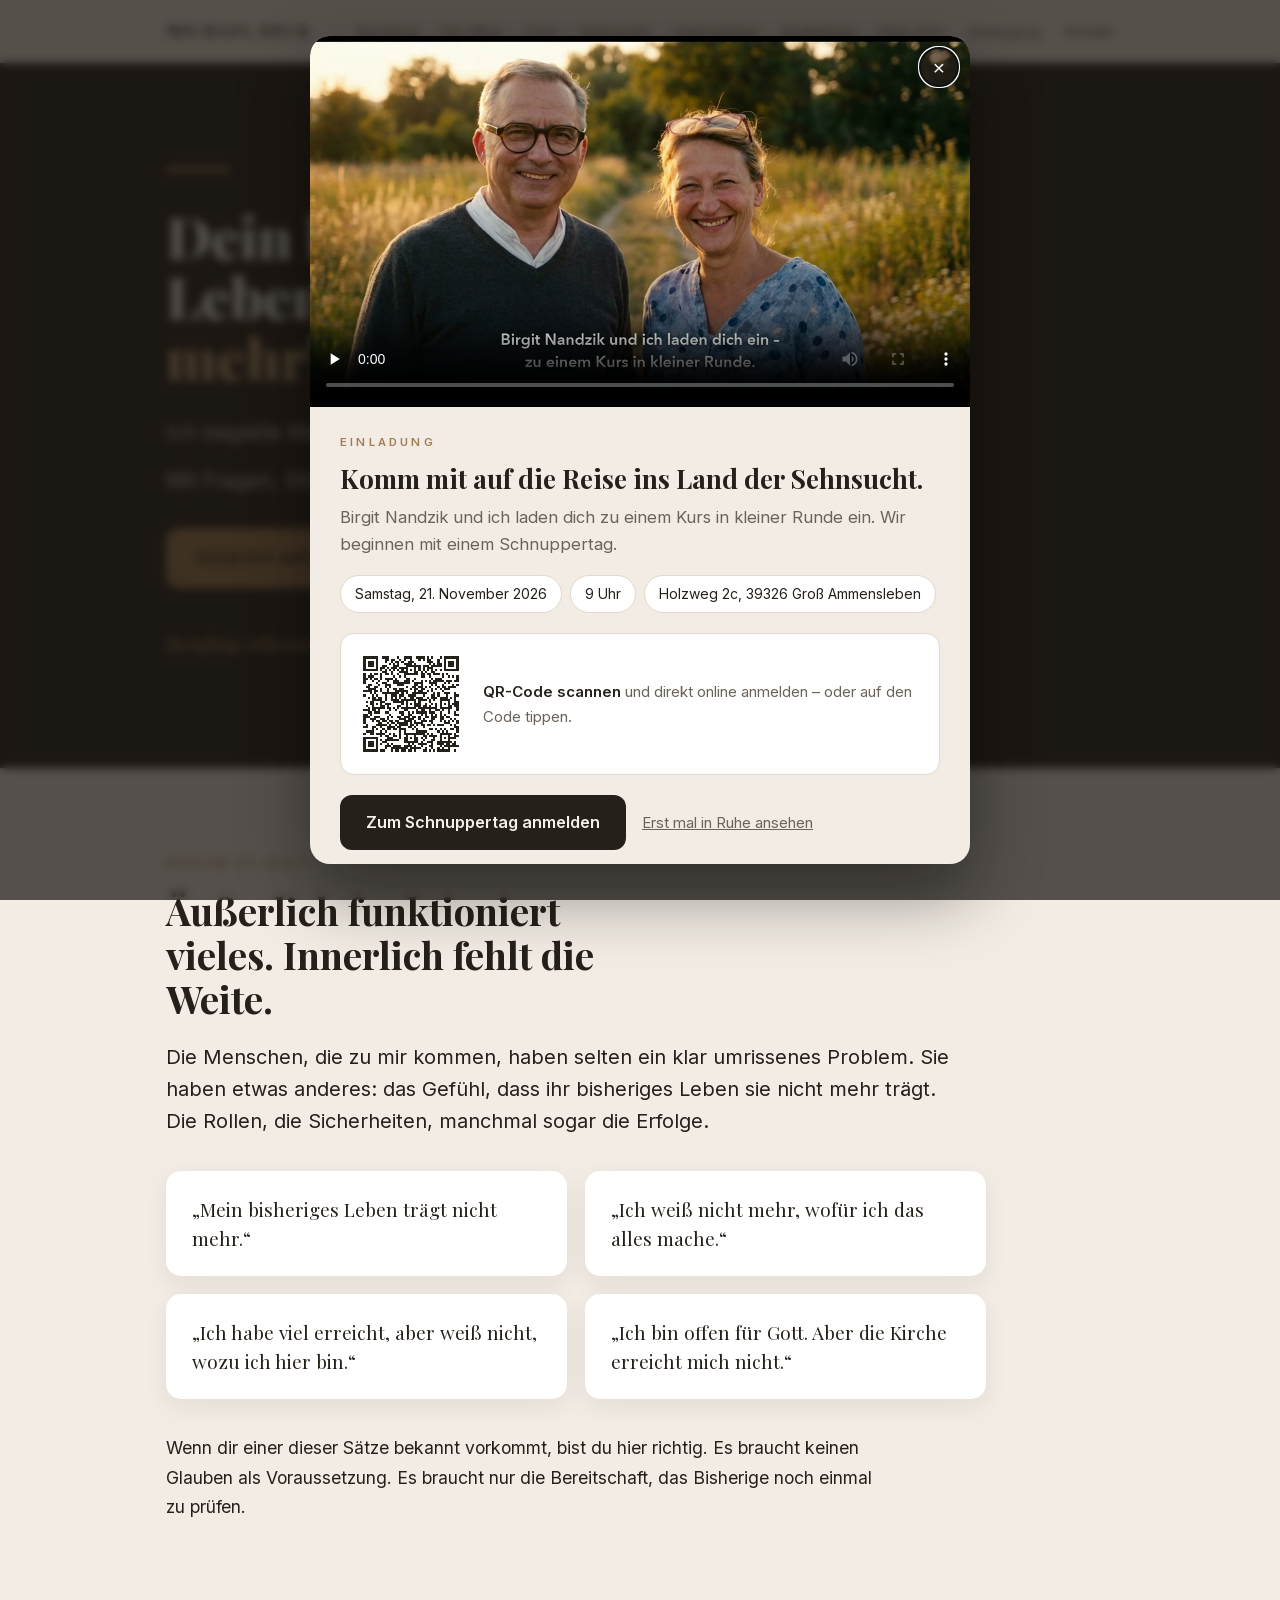
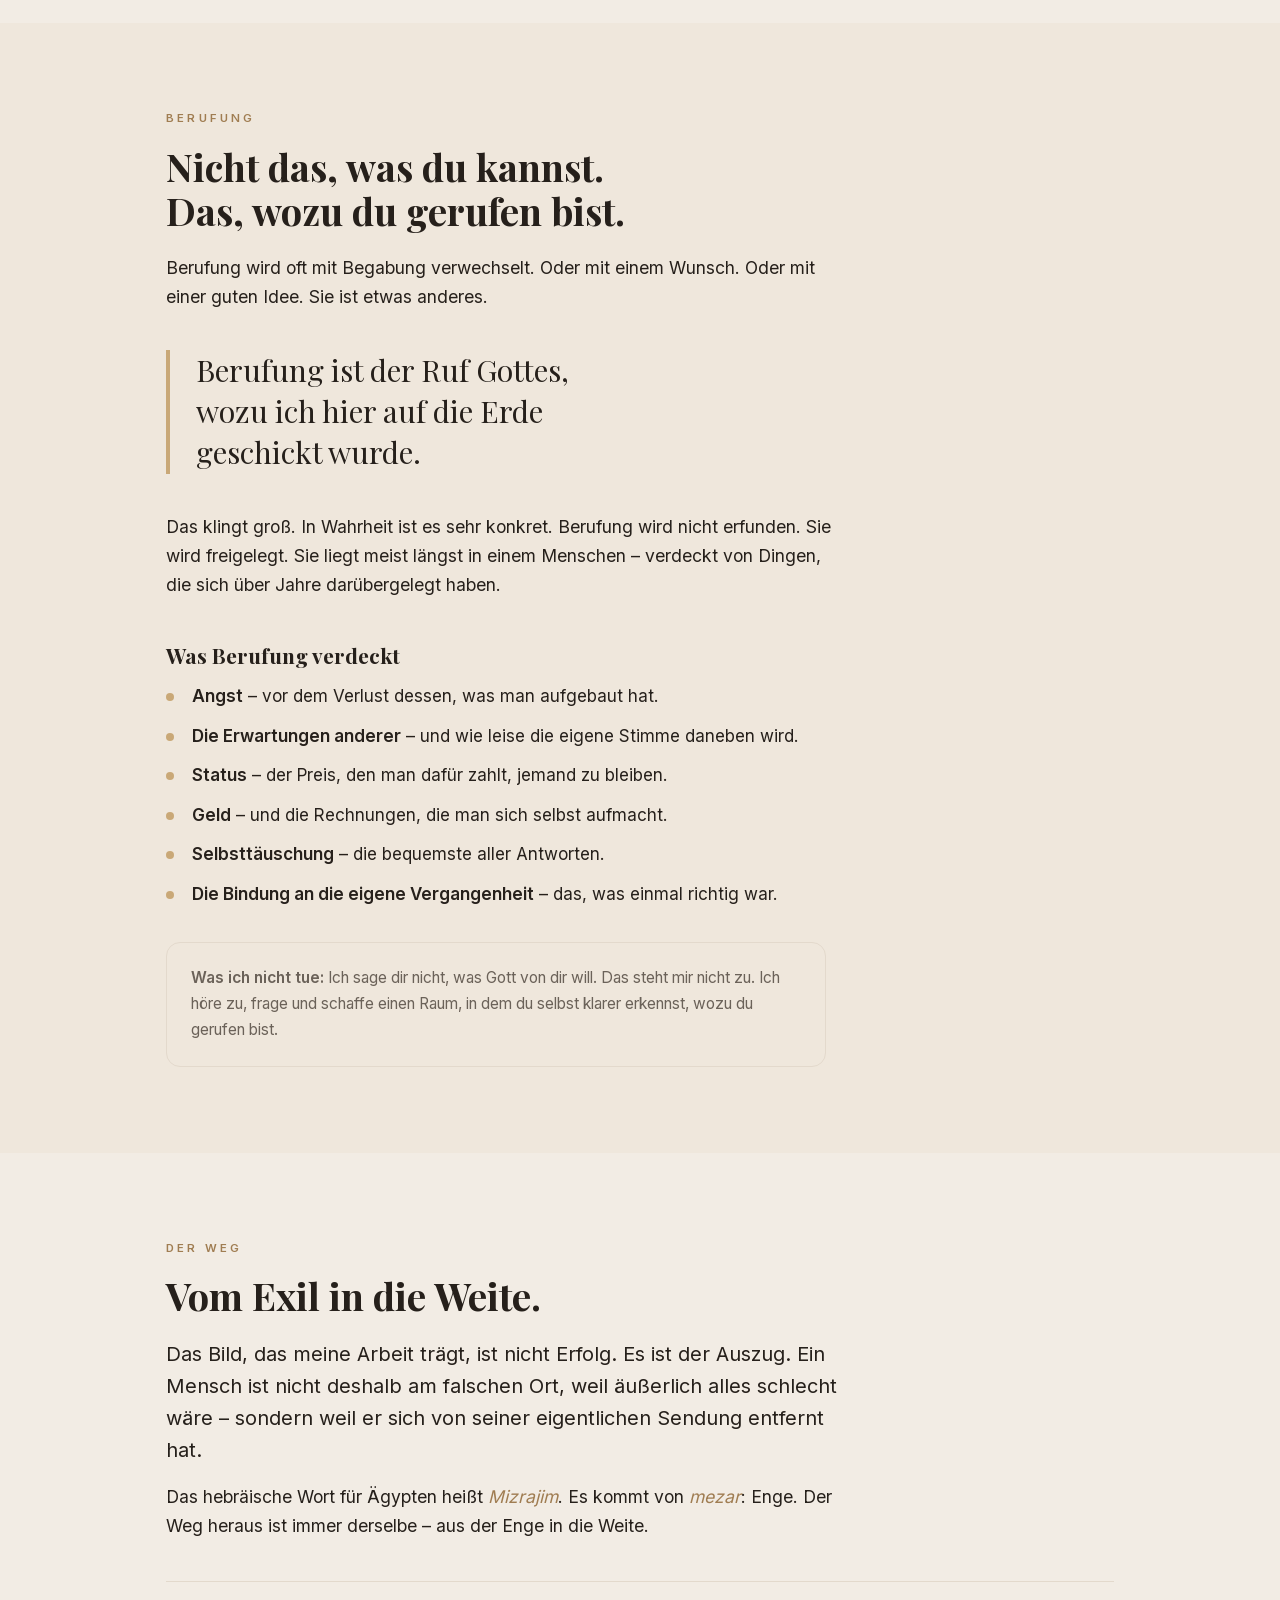
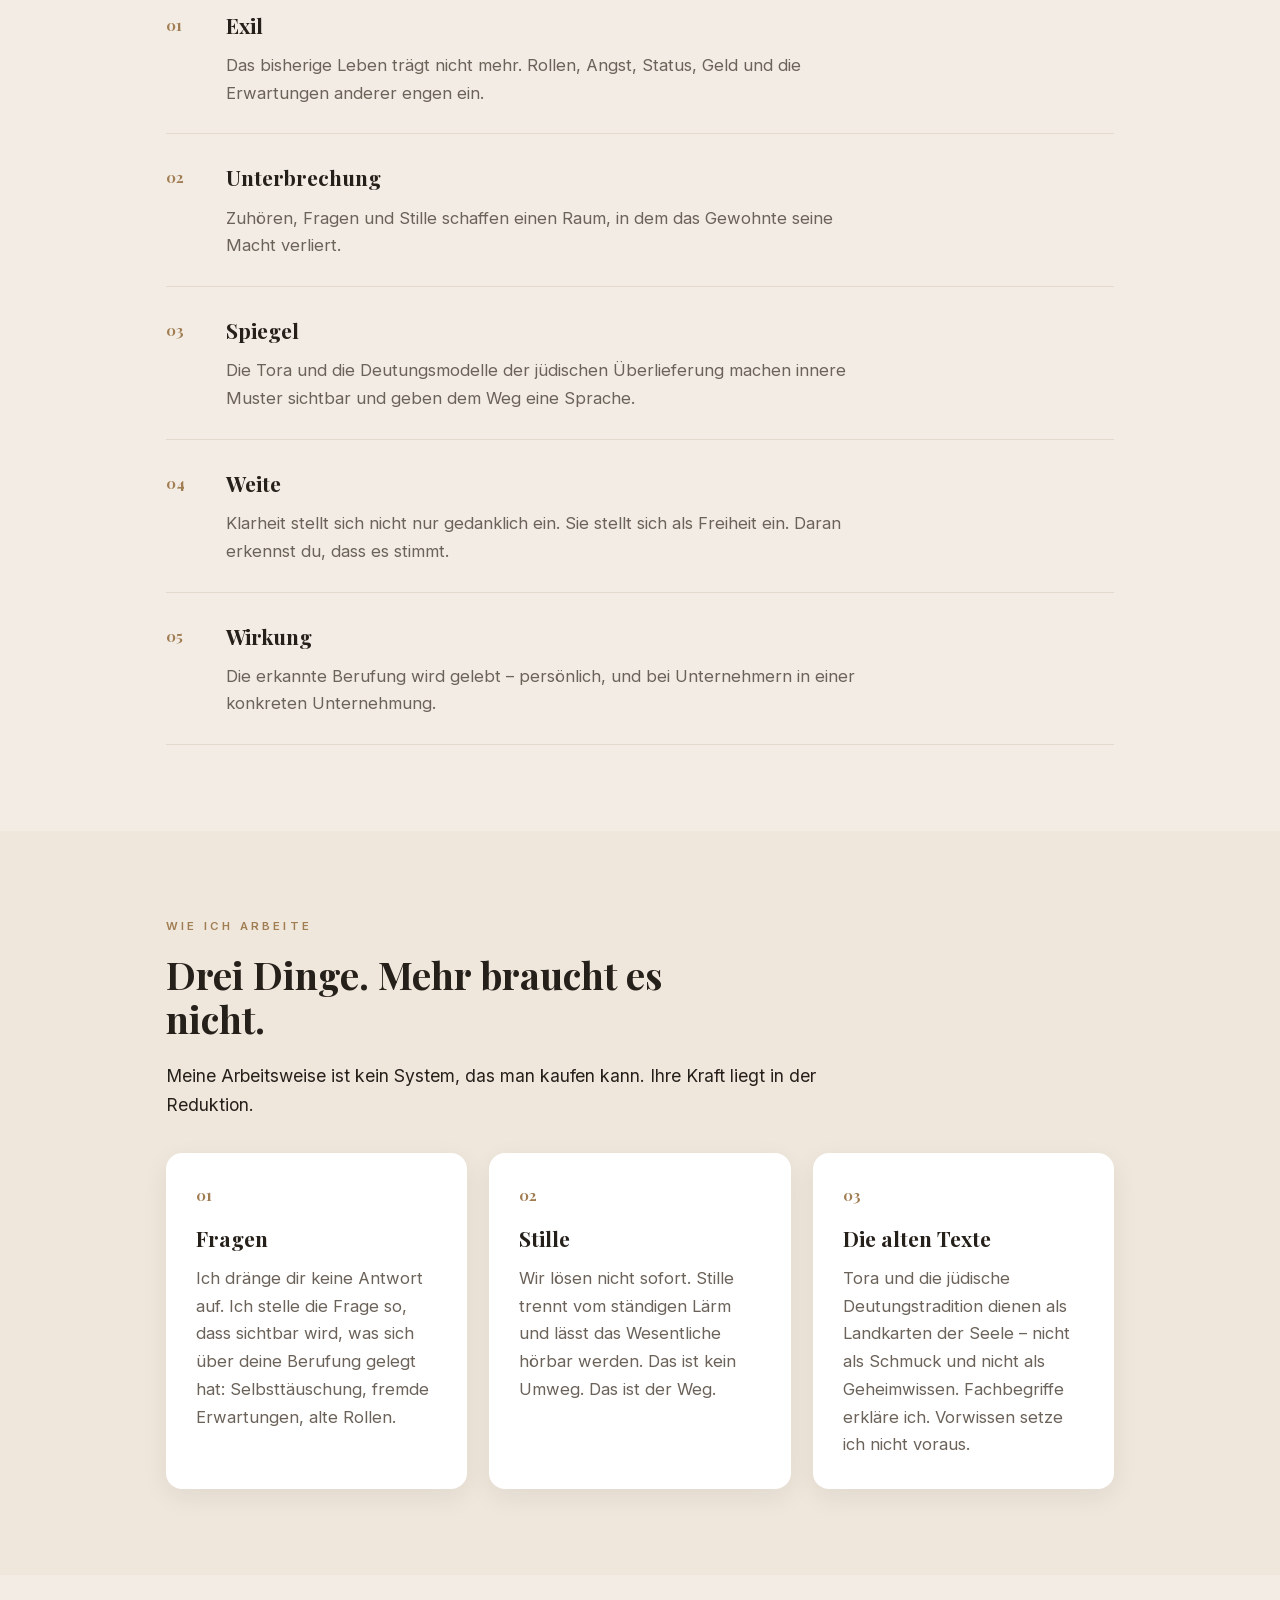
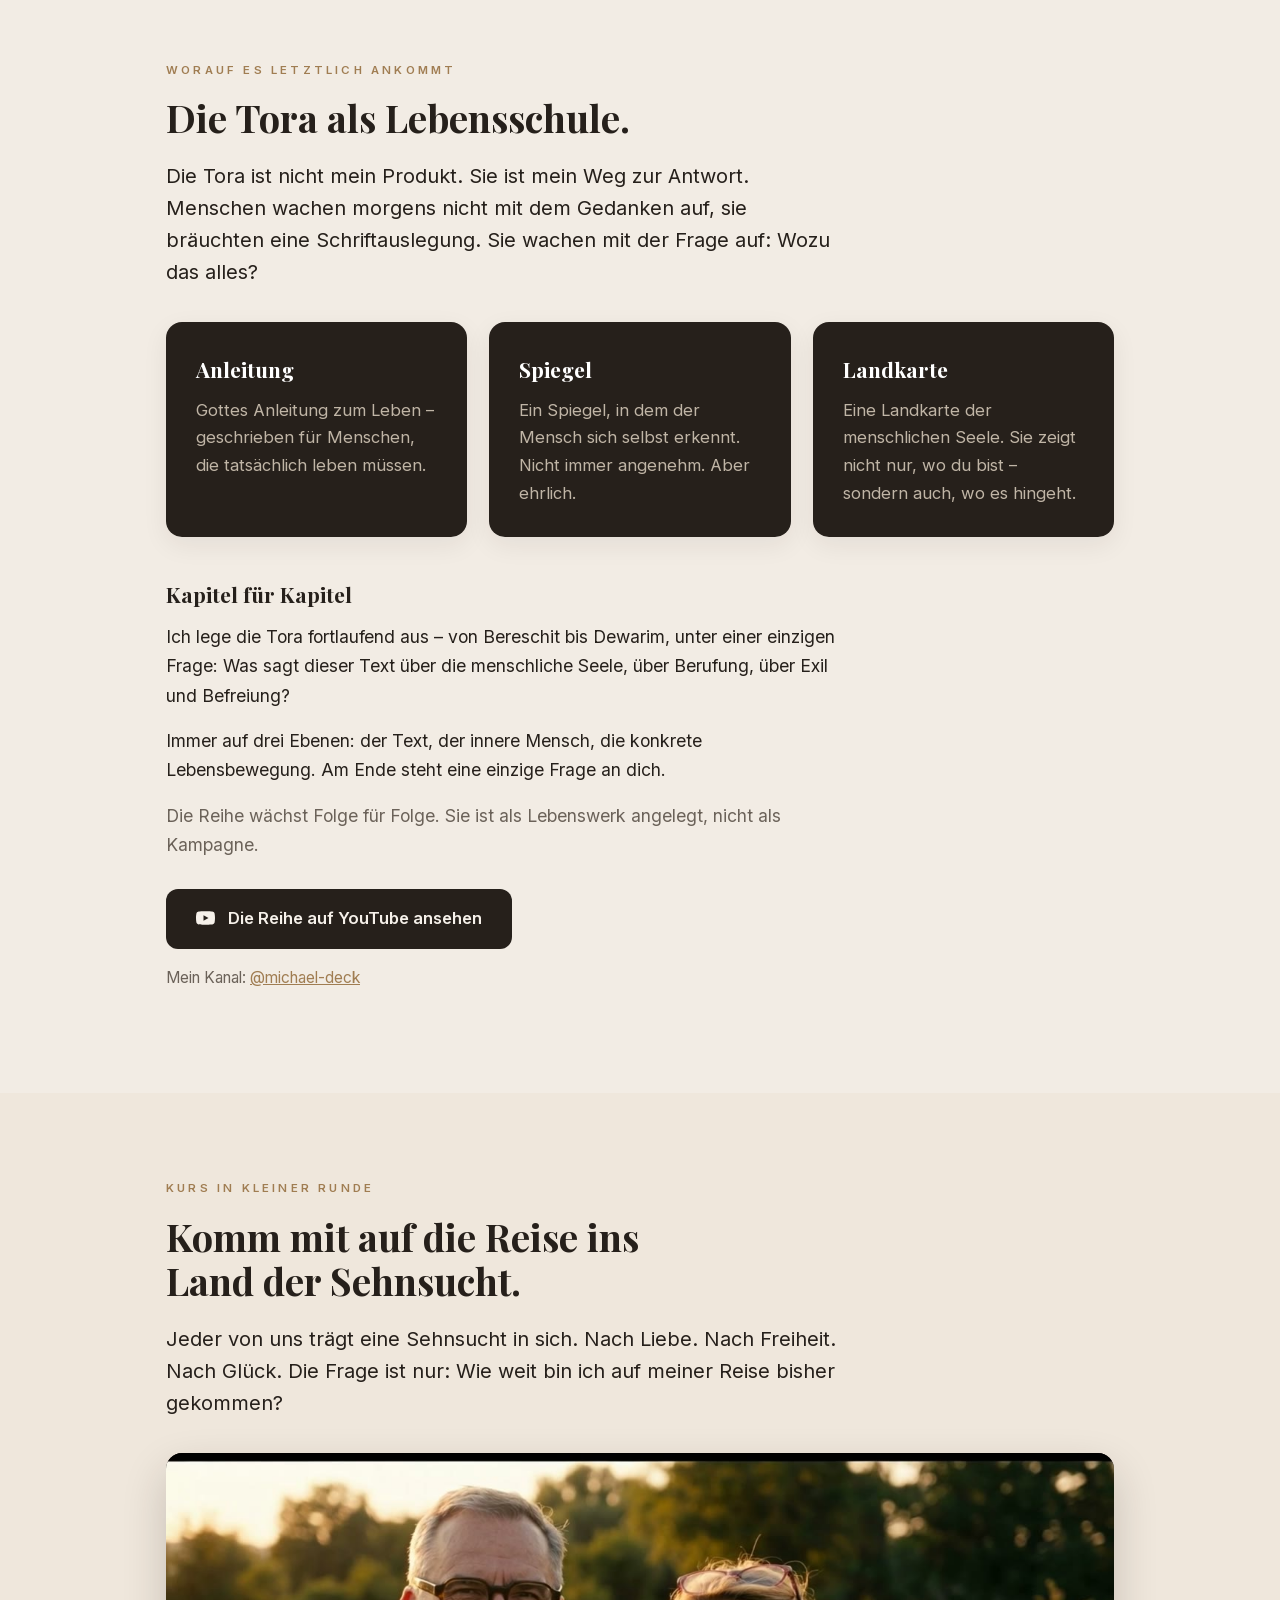
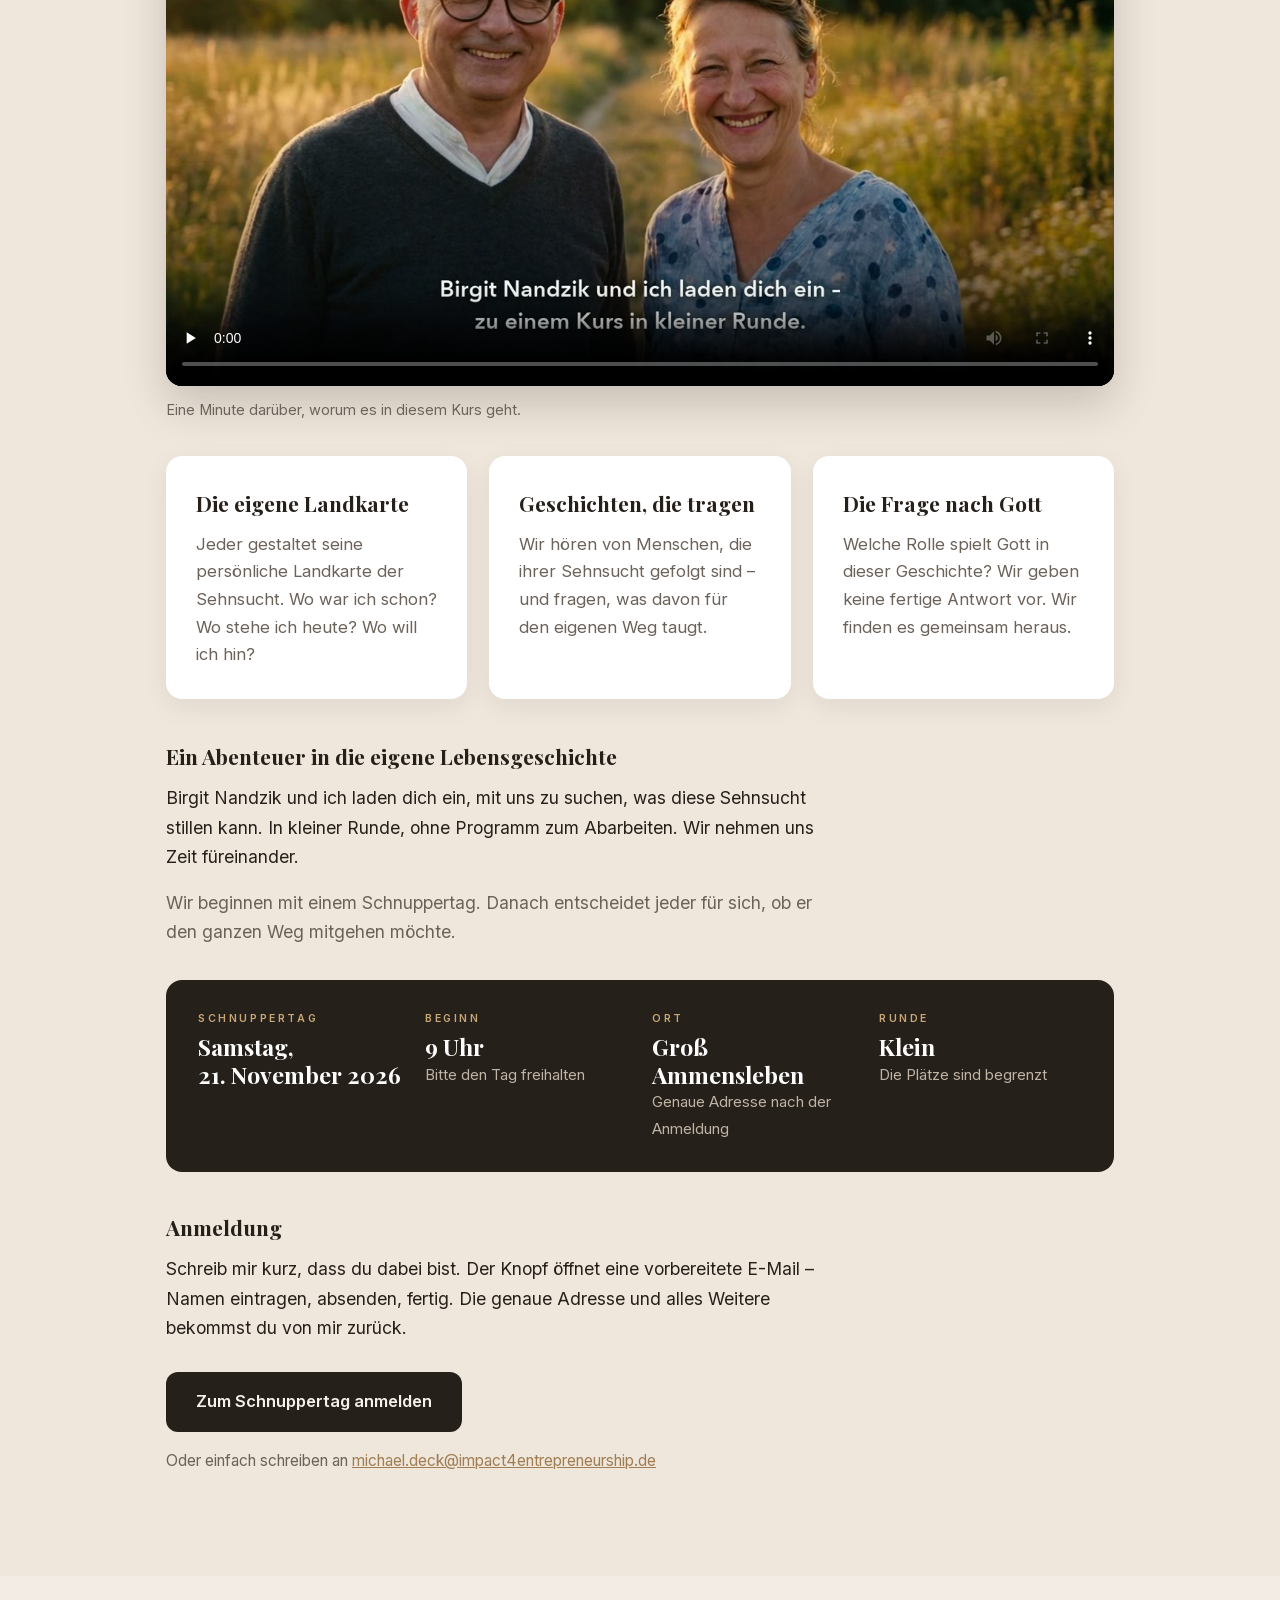
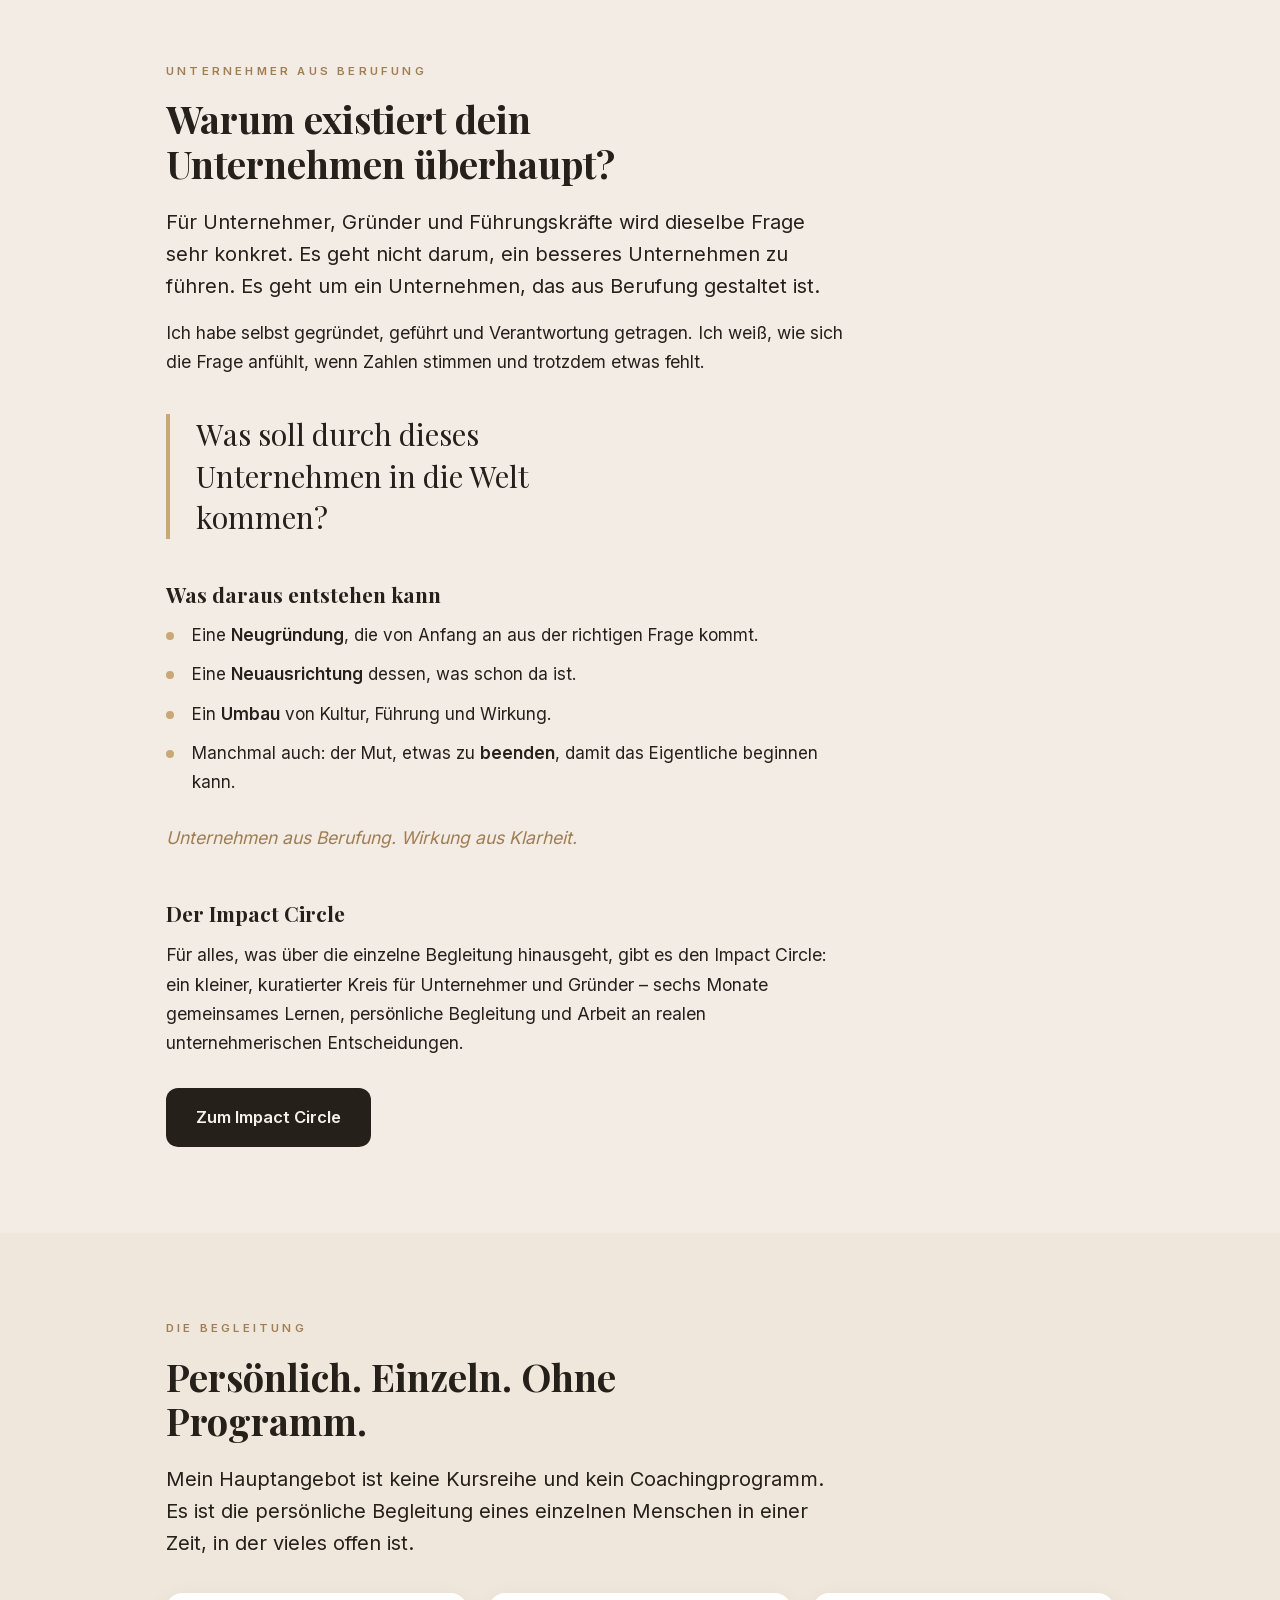
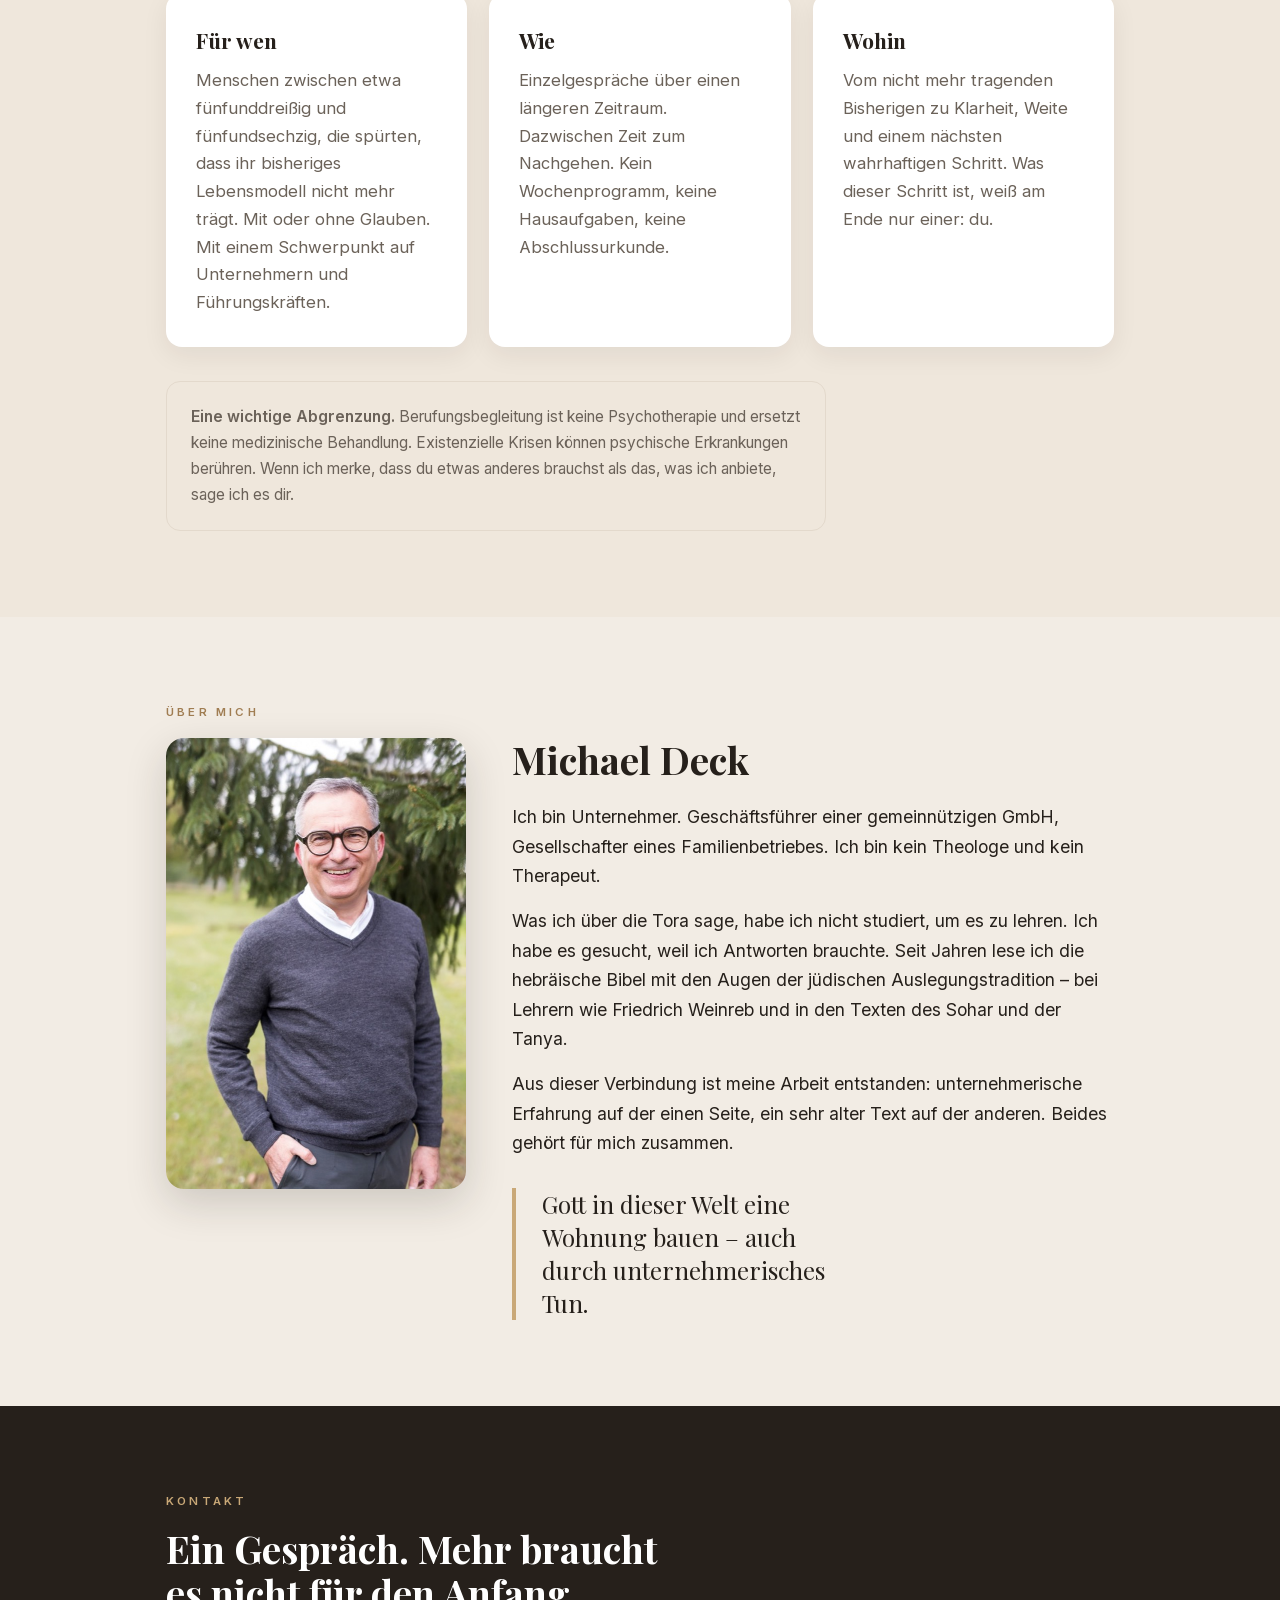
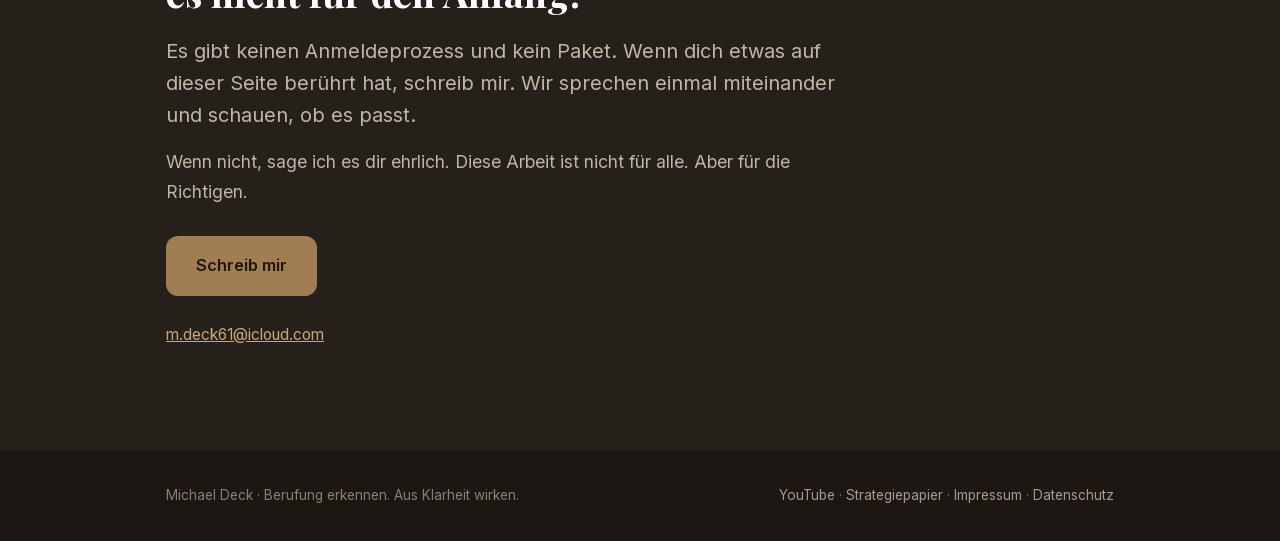
==== commit 54e6c2d9: "Pop-up: Anmeldeknopf auf Online-Formular, volle Adresse Co-Authored-By: Claude Sonnet 5.5 <noreply@a" ====
--- a/index.html
+++ b/index.html
@@ -694,7 +694,7 @@
       <div class="pop-fakten">
         <span>Samstag, 21. November 2026</span>
         <span>9 Uhr</span>
-        <span>Groß Ammensleben</span>
+        <span>Holzweg 2c, 39326 Groß Ammensleben</span>
       </div>
       <div class="pop-qr">
         <a href="https://impact4entrepreneurship.github.io/event-anmeldung/anmelden.html?e=daedcbea-a355-4adf-b50c-0853f34a6a27" aria-label="Online zum Schnuppertag anmelden">
@@ -703,8 +703,7 @@
         <p><strong>QR-Code scannen</strong> und direkt online anmelden – oder auf den Code tippen.</p>
       </div>
       <div class="pop-knoepfe">
-        <a class="knopf"
-           href="mailto:michael.deck@impact4entrepreneurship.de?subject=Anmeldung%20Schnuppertag%20%E2%80%93%20Reise%20ins%20Land%20der%20Sehnsucht&body=Hallo%20Michael%2C%0A%0Aich%20m%C3%B6chte%20zum%20Schnuppertag%20am%20Samstag%2C%2021.%20November%202026%2C%20um%209%20Uhr%20in%20Gro%C3%9F%20Ammensleben%20kommen.%0A%0AName%3A%0ATelefon%3A%0AIch%20komme%20mit%20%28Anzahl%20Personen%29%3A%0A%0ADas%20besch%C3%A4ftigt%20mich%20gerade%3A%0A%0A%0AHerzliche%20Gr%C3%BC%C3%9Fe%0A">
+        <a class="knopf" href="https://impact4entrepreneurship.github.io/event-anmeldung/anmelden.html?e=daedcbea-a355-4adf-b50c-0853f34a6a27">
           Zum Schnuppertag anmelden</a>
         <button class="pop-spaeter" id="pop-spaeter" type="button">Erst mal in Ruhe ansehen</button>
       </div>
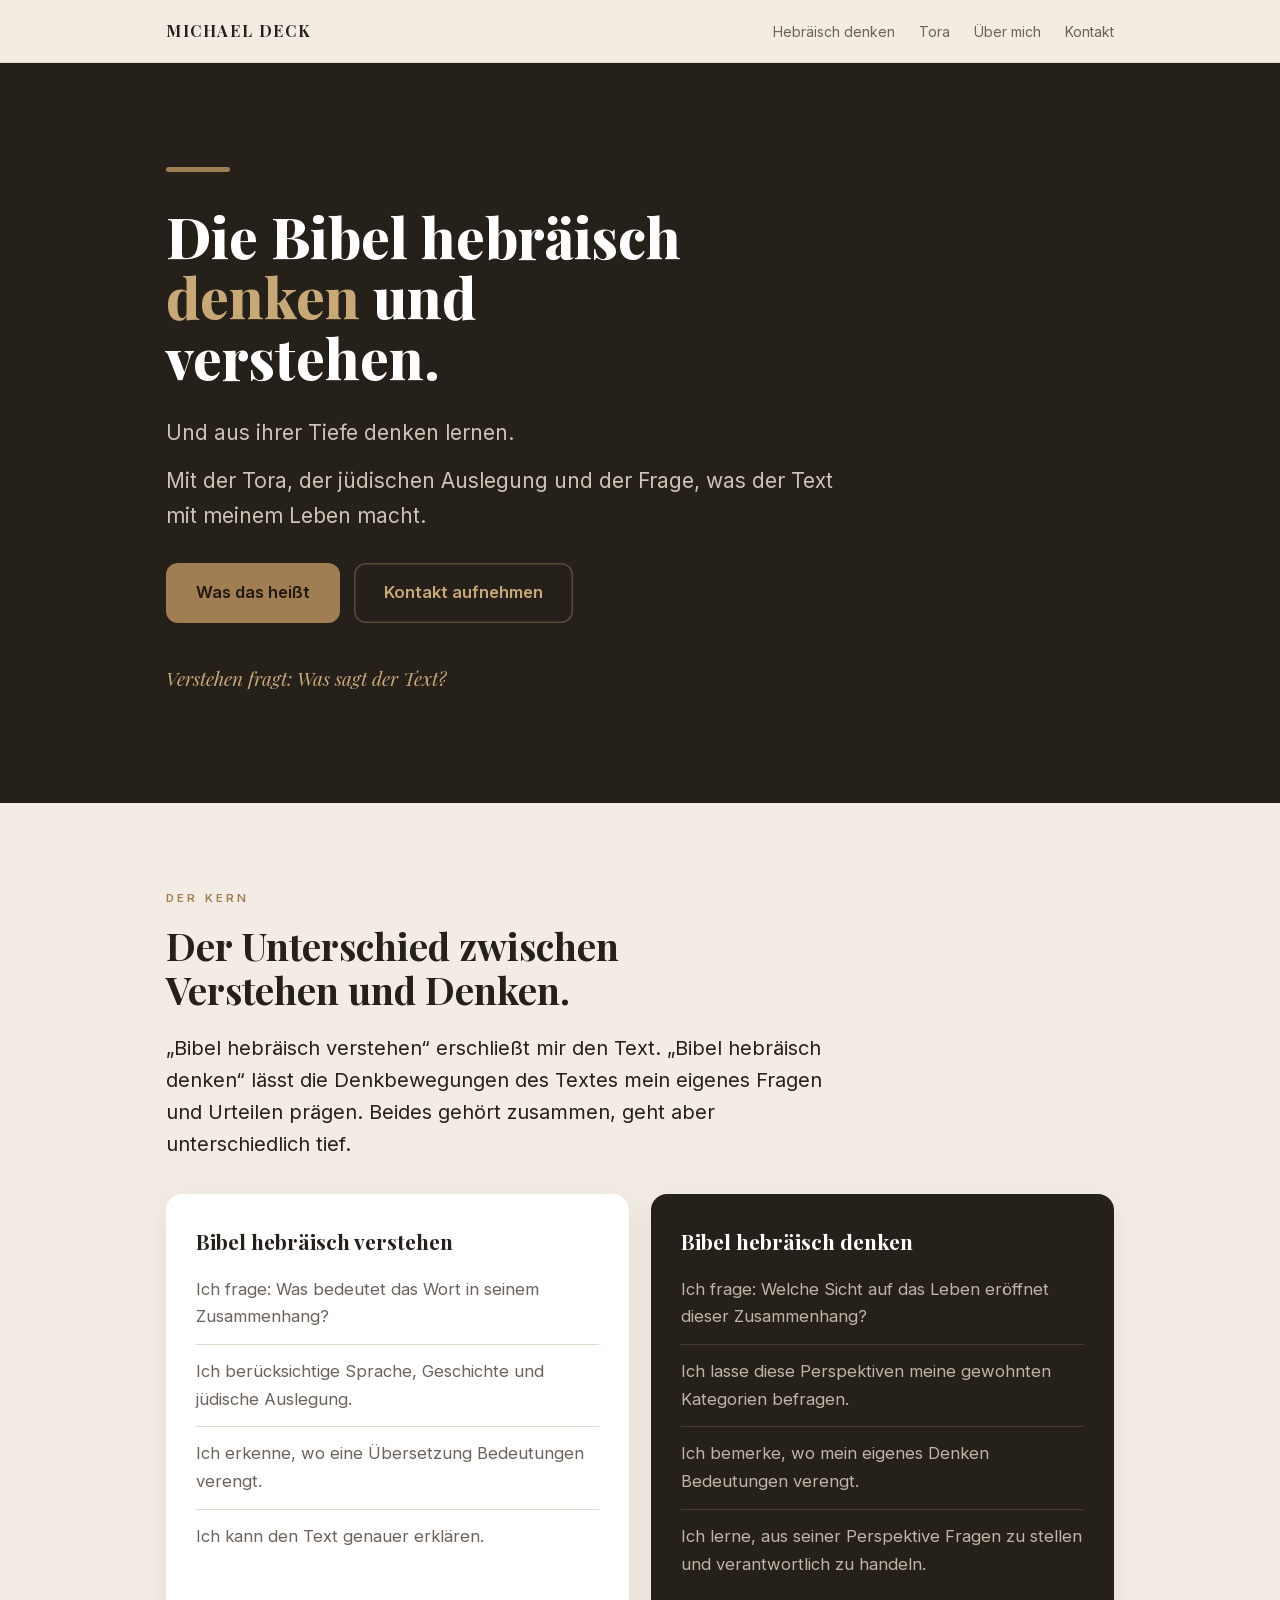
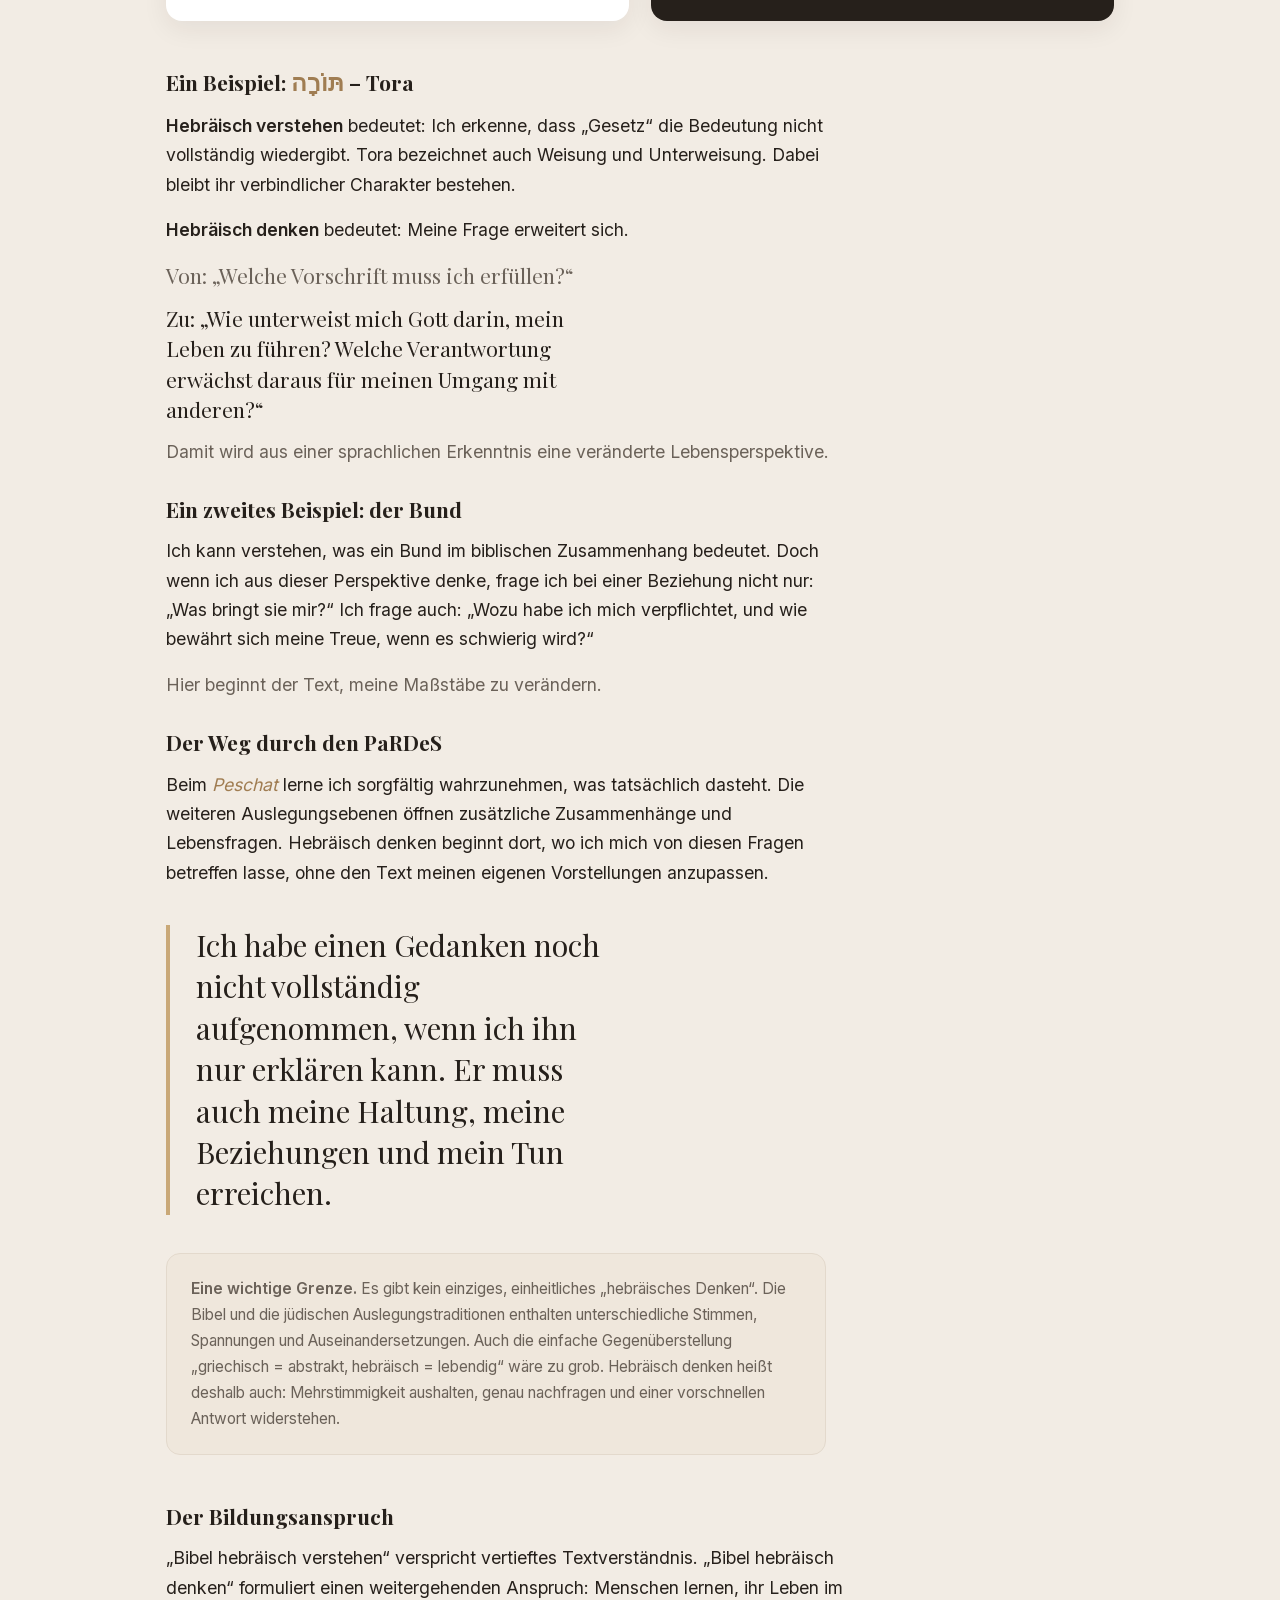
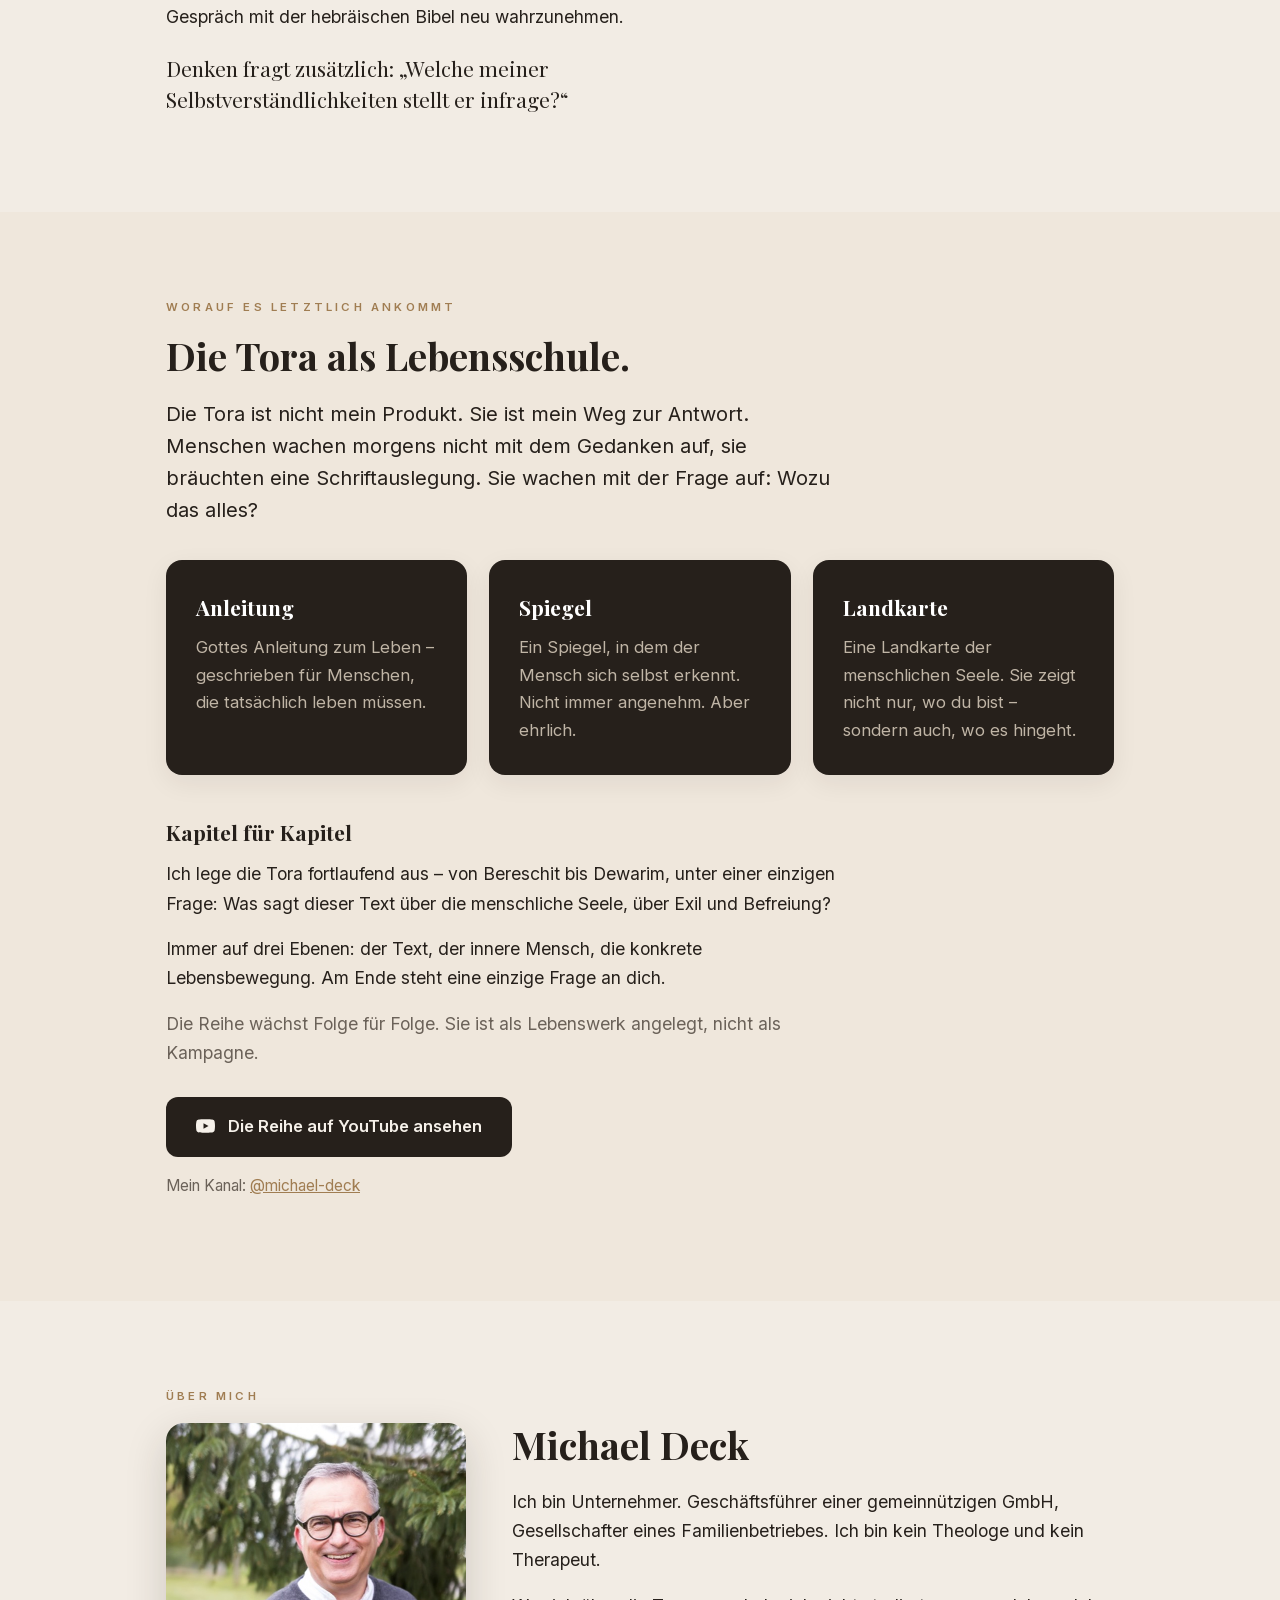
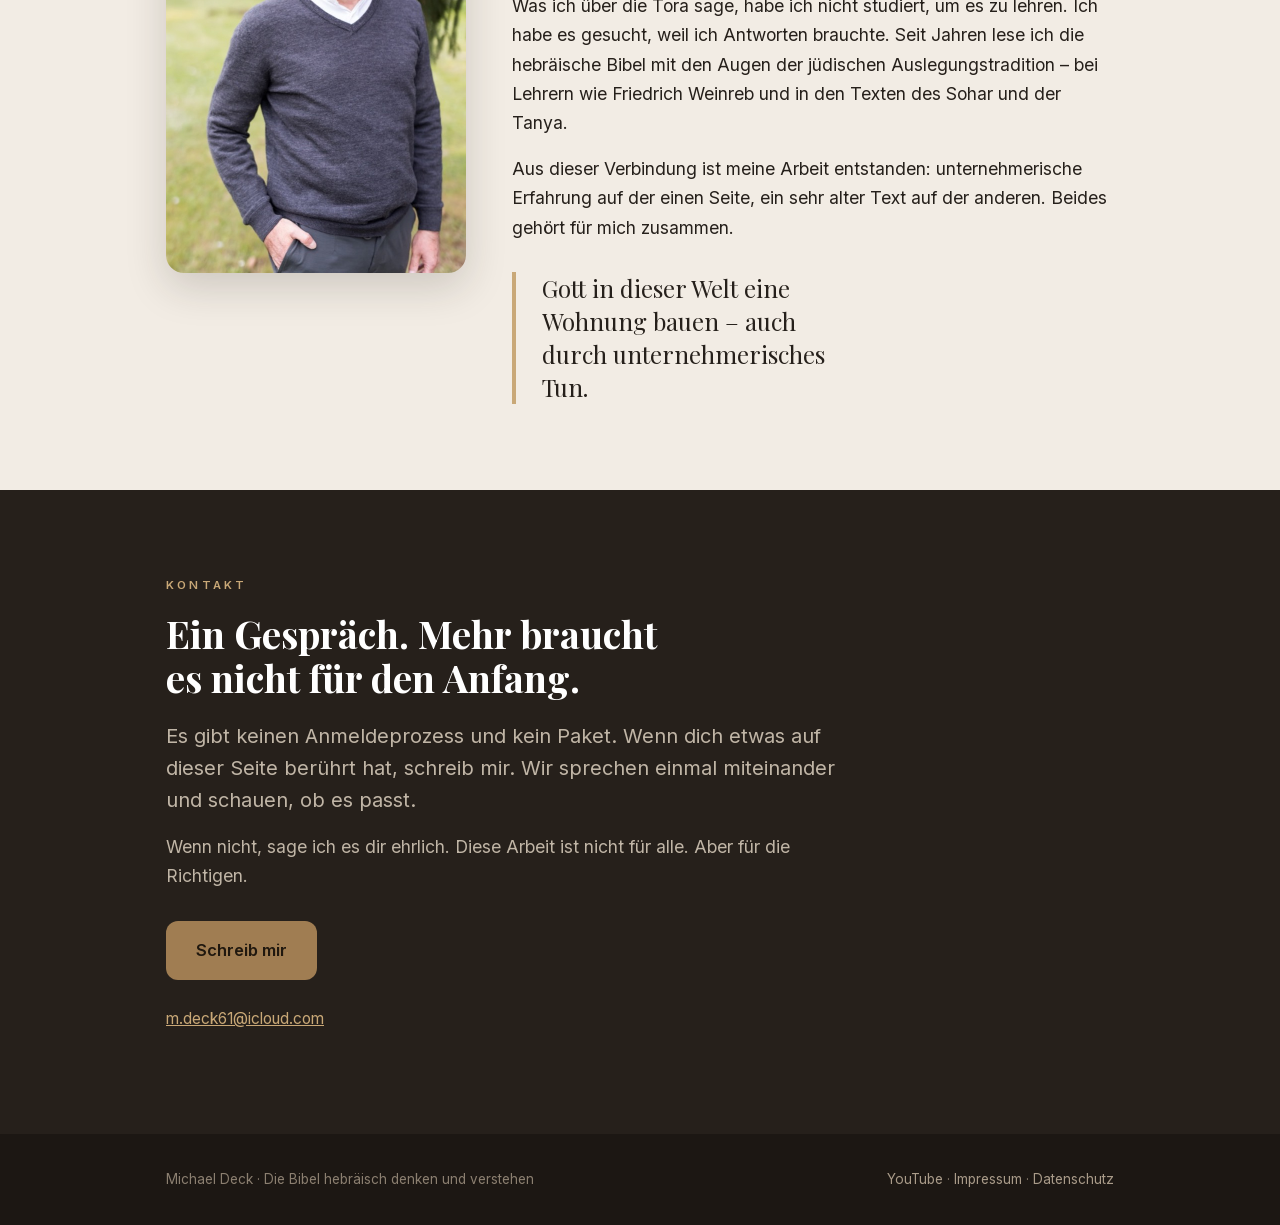
==== commit dbba8a67: "Startseite neu: Bibel hebräisch denken und verstehen; Pop-up und alte Abschnitte entfernt Co-Authore" ====
--- a/index.html
+++ b/index.html
@@ -3,8 +3,8 @@
 <head>
 <meta charset="UTF-8">
 <meta name="viewport" content="width=device-width,initial-scale=1">
-<title>Michael Deck – Berufung erkennen. Aus Klarheit wirken.</title>
-<meta name="description" content="Ich begleite Menschen, deren bisheriges Leben nicht mehr trägt, zur Klarheit über ihre Berufung – mit Fragen, Stille und der Tora als Lebensschule.">
+<title>Michael Deck – Die Bibel hebräisch denken und verstehen</title>
+<meta name="description" content="Die Bibel hebräisch verstehen – und aus ihrer Tiefe denken lernen. Tora, jüdische Auslegung und die Frage, was der Text mit meinem Leben macht.">
 <meta name="theme-color" content="#F2ECE4">
 <link rel="icon" href="symbol.svg" type="image/svg+xml">
 <style>
@@ -179,46 +179,24 @@
   color:#fff;line-height:1.2;display:block;}
 .termin .feld i{font-style:normal;font-size:15px;color:#BFB4A5;}
 
-/* ---------- Pop-up ---------- */
-.pop{position:fixed;inset:0;z-index:60;display:none;align-items:center;
-  justify-content:center;padding:22px;background:rgba(24,20,16,.72);
-  backdrop-filter:blur(5px);}
-.pop.auf{display:flex;}
-.pop-fenster{background:var(--creme);border-radius:20px;max-width:660px;width:100%;
-  max-height:92vh;overflow-y:auto;position:relative;
-  box-shadow:0 30px 70px rgba(0,0,0,.42);animation:popauf .32s ease both;}
-@keyframes popauf{from{opacity:0;transform:translateY(16px) scale(.985);}to{opacity:1;}}
-@media (prefers-reduced-motion:reduce){.pop-fenster{animation:none;}}
-.pop-fenster video{width:100%;height:auto;aspect-ratio:16/9;display:block;
-  border-radius:20px 20px 0 0;background:#000;}
-.pop-text{padding:26px 30px 30px;}
-.pop-text .marke{margin-bottom:10px;}
-.pop-text h3{font-family:var(--serif);font-weight:700;font-size:26px;
-  line-height:1.2;margin-bottom:10px;}
-.pop-text p{font-size:16.5px;color:var(--grau);margin-bottom:0;}
-.pop-fakten{display:flex;flex-wrap:wrap;gap:8px;margin:16px 0 20px;}
-.pop-fakten span{background:#fff;border:1px solid var(--linie);border-radius:20px;
-  padding:6px 14px;font-size:14px;color:var(--dunkel);}
-.pop-qr{display:flex;align-items:center;gap:16px;margin:0 0 20px;padding:14px;
-  background:#fff;border:1px solid var(--linie);border-radius:14px;}
-.pop-qr a{flex:none;display:block;width:112px;line-height:0;}
-.pop-qr svg{width:100%;height:auto;display:block;}
-.pop-qr p{font-size:15px;color:var(--grau);}
-.pop-qr strong{color:var(--dunkel);}
-.pop-knoepfe{display:flex;flex-wrap:wrap;gap:12px;align-items:center;}
-.pop-knoepfe .knopf{padding:14px 26px;font-size:16px;}
-.pop-spaeter{background:none;border:0;color:var(--grau);font-size:15px;
-  cursor:pointer;text-decoration:underline;padding:8px 4px;font-family:inherit;}
-.pop-spaeter:hover{color:var(--dunkel);}
-.pop-zu{position:absolute;top:12px;right:12px;width:38px;height:38px;border:0;
-  border-radius:50%;background:rgba(38,32,27,.62);color:#fff;font-size:21px;
-  line-height:1;cursor:pointer;z-index:2;}
-.pop-zu:hover{background:rgba(38,32,27,.86);}
-@media (max-width:760px){
-  .pop-text{padding:22px 22px 26px;}
-  .pop-text h3{font-size:22px;}
-  .termin{padding:24px;}
-}
+
+/* ---------- Verstehen / Denken ---------- */
+.gegenueber{display:grid;grid-template-columns:1fr 1fr;gap:22px;margin-top:34px;}
+@media (max-width:760px){ .gegenueber{grid-template-columns:1fr;} }
+.spalte{border-radius:16px;padding:30px;box-shadow:0 8px 26px rgba(38,32,27,.07);background:var(--karte);}
+.spalte.dunkel{background:var(--dunkel);color:#DED4C7;}
+.spalte h3{margin-bottom:16px;}
+.spalte.dunkel h3{color:#fff;}
+.spalte ul{list-style:none;}
+.spalte li{padding:13px 0;border-top:1px solid var(--linie);font-size:16.5px;color:var(--grau);}
+.spalte li:first-child{border-top:0;padding-top:0;}
+.spalte.dunkel li{border-top-color:#463A2F;color:#C0B5A6;}
+.hebr{font-family:var(--serif);font-size:1.15em;color:var(--akzent);}
+.beispiel{margin-top:40px;}
+.beispiel + .beispiel{margin-top:26px;}
+.frage{font-family:var(--serif);font-size:21px;line-height:1.45;margin:6px 0 12px;max-width:34ch;}
+.frage.alt{color:var(--grau);}
+@media (max-width:760px){ .frage{font-size:19px;} }
 </style>
 </head>
 <body>
@@ -227,14 +205,9 @@
   <div class="bahn">
     <span class="name">MICHAEL DECK</span>
     <ul>
-      <li><a href="#berufung">Berufung</a></li>
-      <li><a href="#weg">Der Weg</a></li>
+      <li><a href="#denken">Hebräisch denken</a></li>
       <li><a href="#tora">Tora</a></li>
-      <li><a href="#sehnsucht">Sehnsucht</a></li>
-      <li><a href="#unternehmer">Unternehmer</a></li>
-      <li><a href="#begleitung">Begleitung</a></li>
       <li><a href="#ueber">Über mich</a></li>
-      <li><a href="bewegung.html">Bewegung</a></li>
       <li><a href="#kontakt">Kontakt</a></li>
     </ul>
   </div>
@@ -244,166 +217,99 @@
 <header class="hero">
   <div class="bahn">
     <div class="balken"></div>
-    <h1>Dein bisheriges Leben trägt <em>nicht mehr</em>?</h1>
-    <p>Ich begleite Menschen auf dem Weg zur Klarheit über ihre Berufung.</p>
-    <p>Mit Fragen, Stille und der Tora als Lebensschule.</p>
+    <h1>Die Bibel hebräisch <em>denken</em> und verstehen.</h1>
+    <p>Und aus ihrer Tiefe denken lernen.</p>
+    <p>Mit der Tora, der jüdischen Auslegung und der Frage, was der Text mit meinem Leben macht.</p>
     <div class="knopfzeile">
-      <a class="knopf" href="#kontakt">Gespräch anfragen</a>
-      <a class="knopf hell" href="#berufung">Was ich unter Berufung verstehe</a>
-    </div>
-    <p class="claim">Berufung erkennen. Aus Klarheit wirken.</p>
+      <a class="knopf" href="#denken">Was das heißt</a>
+      <a class="knopf hell" href="#kontakt">Kontakt aufnehmen</a>
+    </div>
+    <p class="claim">Verstehen fragt: Was sagt der Text?</p>
   </div>
 </header>
 
-<!-- ================= DAS PROBLEM ================= -->
-<section id="problem">
-  <div class="bahn">
-    <div class="marke">Worum es geht</div>
-    <h2>Äußerlich funktioniert vieles. Innerlich fehlt die Weite.</h2>
-    <p class="gross">Die Menschen, die zu mir kommen, haben selten ein klar umrissenes
-      Problem. Sie haben etwas anderes: das Gefühl, dass ihr bisheriges Leben sie nicht
-      mehr trägt. Die Rollen, die Sicherheiten, manchmal sogar die Erfolge.</p>
-
-    <div class="stimmen">
-      <div class="stimme"><p>„Mein bisheriges Leben trägt nicht mehr.“</p></div>
-      <div class="stimme"><p>„Ich weiß nicht mehr, wofür ich das alles mache.“</p></div>
-      <div class="stimme"><p>„Ich habe viel erreicht, aber weiß nicht, wozu ich hier bin.“</p></div>
-      <div class="stimme"><p>„Ich bin offen für Gott. Aber die Kirche erreicht mich nicht.“</p></div>
-    </div>
-
-    <p style="margin-top:34px;">Wenn dir einer dieser Sätze bekannt vorkommt, bist du hier
-      richtig. Es braucht keinen Glauben als Voraussetzung. Es braucht nur die
-      Bereitschaft, das Bisherige noch einmal zu prüfen.</p>
-  </div>
-</section>
-
-<!-- ================= BERUFUNG ================= -->
-<section id="berufung">
-  <div class="bahn">
-    <div class="marke">Berufung</div>
-    <h2>Nicht das, was du kannst. Das, wozu du gerufen bist.</h2>
-
+<!-- ================= HEBRÄISCH DENKEN ================= -->
+<section id="denken">
+  <div class="bahn">
+    <div class="marke">Der Kern</div>
+    <h2>Der Unterschied zwischen Verstehen und Denken.</h2>
     <div class="eng">
-      <p>Berufung wird oft mit Begabung verwechselt. Oder mit einem Wunsch. Oder mit
-        einer guten Idee. Sie ist etwas anderes.</p>
-    </div>
-
-    <div class="leitsatz">Berufung ist der Ruf Gottes, wozu ich hier auf die Erde
-      geschickt wurde.</div>
-
-    <div class="eng">
-      <p>Das klingt groß. In Wahrheit ist es sehr konkret. Berufung wird nicht erfunden.
-        Sie wird freigelegt. Sie liegt meist längst in einem Menschen – verdeckt von
-        Dingen, die sich über Jahre darübergelegt haben.</p>
-    </div>
-
-    <h3 style="margin-top:38px;">Was Berufung verdeckt</h3>
-    <ul class="punkte">
-      <li><strong>Angst</strong> – vor dem Verlust dessen, was man aufgebaut hat.</li>
-      <li><strong>Die Erwartungen anderer</strong> – und wie leise die eigene Stimme daneben wird.</li>
-      <li><strong>Status</strong> – der Preis, den man dafür zahlt, jemand zu bleiben.</li>
-      <li><strong>Geld</strong> – und die Rechnungen, die man sich selbst aufmacht.</li>
-      <li><strong>Selbsttäuschung</strong> – die bequemste aller Antworten.</li>
-      <li><strong>Die Bindung an die eigene Vergangenheit</strong> – das, was einmal richtig war.</li>
-    </ul>
+      <p class="gross">„Bibel hebräisch verstehen“ erschließt mir den Text. „Bibel hebräisch
+        denken“ lässt die Denkbewegungen des Textes mein eigenes Fragen und Urteilen prägen.
+        Beides gehört zusammen, geht aber unterschiedlich tief.</p>
+    </div>
+
+    <div class="gegenueber">
+      <div class="spalte">
+        <h3>Bibel hebräisch verstehen</h3>
+        <ul>
+          <li>Ich frage: Was bedeutet das Wort in seinem Zusammenhang?</li>
+          <li>Ich berücksichtige Sprache, Geschichte und jüdische Auslegung.</li>
+          <li>Ich erkenne, wo eine Übersetzung Bedeutungen verengt.</li>
+          <li>Ich kann den Text genauer erklären.</li>
+        </ul>
+      </div>
+      <div class="spalte dunkel">
+        <h3>Bibel hebräisch denken</h3>
+        <ul>
+          <li>Ich frage: Welche Sicht auf das Leben eröffnet dieser Zusammenhang?</li>
+          <li>Ich lasse diese Perspektiven meine gewohnten Kategorien befragen.</li>
+          <li>Ich bemerke, wo mein eigenes Denken Bedeutungen verengt.</li>
+          <li>Ich lerne, aus seiner Perspektive Fragen zu stellen und verantwortlich zu handeln.</li>
+        </ul>
+      </div>
+    </div>
+
+    <div class="eng beispiel">
+      <h3>Ein Beispiel: <span class="hebr">תּוֹרָה</span> – Tora</h3>
+      <p><strong>Hebräisch verstehen</strong> bedeutet: Ich erkenne, dass „Gesetz“ die
+        Bedeutung nicht vollständig wiedergibt. Tora bezeichnet auch Weisung und
+        Unterweisung. Dabei bleibt ihr verbindlicher Charakter bestehen.</p>
+      <p><strong>Hebräisch denken</strong> bedeutet: Meine Frage erweitert sich.</p>
+      <p class="frage alt">Von: „Welche Vorschrift muss ich erfüllen?“</p>
+      <p class="frage">Zu: „Wie unterweist mich Gott darin, mein Leben zu führen? Welche
+        Verantwortung erwächst daraus für meinen Umgang mit anderen?“</p>
+      <p class="leise">Damit wird aus einer sprachlichen Erkenntnis eine veränderte
+        Lebensperspektive.</p>
+    </div>
+
+    <div class="eng beispiel">
+      <h3>Ein zweites Beispiel: der Bund</h3>
+      <p>Ich kann verstehen, was ein Bund im biblischen Zusammenhang bedeutet. Doch wenn ich
+        aus dieser Perspektive denke, frage ich bei einer Beziehung nicht nur: „Was bringt
+        sie mir?“ Ich frage auch: „Wozu habe ich mich verpflichtet, und wie bewährt sich
+        meine Treue, wenn es schwierig wird?“</p>
+      <p class="leise">Hier beginnt der Text, meine Maßstäbe zu verändern.</p>
+    </div>
+
+    <div class="eng beispiel">
+      <h3>Der Weg durch den PaRDeS</h3>
+      <p>Beim <em>Peschat</em> lerne ich sorgfältig wahrzunehmen, was tatsächlich dasteht.
+        Die weiteren Auslegungsebenen öffnen zusätzliche Zusammenhänge und Lebensfragen.
+        Hebräisch denken beginnt dort, wo ich mich von diesen Fragen betreffen lasse, ohne
+        den Text meinen eigenen Vorstellungen anzupassen.</p>
+    </div>
+
+    <div class="leitsatz">Ich habe einen Gedanken noch nicht vollständig aufgenommen, wenn
+      ich ihn nur erklären kann. Er muss auch meine Haltung, meine Beziehungen und mein Tun
+      erreichen.</div>
 
     <div class="hinweis">
-      <p><strong>Was ich nicht tue:</strong> Ich sage dir nicht, was Gott von dir will.
-        Das steht mir nicht zu. Ich höre zu, frage und schaffe einen Raum, in dem du
-        selbst klarer erkennst, wozu du gerufen bist.</p>
-    </div>
-  </div>
-</section>
-
-<!-- ================= DER WEG ================= -->
-<section id="weg">
-  <div class="bahn">
-    <div class="marke">Der Weg</div>
-    <h2>Vom Exil in die Weite.</h2>
-    <div class="eng">
-      <p class="gross">Das Bild, das meine Arbeit trägt, ist nicht Erfolg. Es ist der
-        Auszug. Ein Mensch ist nicht deshalb am falschen Ort, weil äußerlich alles
-        schlecht wäre – sondern weil er sich von seiner eigentlichen Sendung entfernt hat.</p>
-      <p>Das hebräische Wort für Ägypten heißt <em>Mizrajim</em>. Es kommt von
-        <em>mezar</em>: Enge. Der Weg heraus ist immer derselbe – aus der Enge in die Weite.</p>
-    </div>
-
-    <div class="weg">
-      <div class="stufe">
-        <div class="nr">01</div>
-        <div class="inhalt">
-          <h3>Exil</h3>
-          <p>Das bisherige Leben trägt nicht mehr. Rollen, Angst, Status, Geld und die
-             Erwartungen anderer engen ein.</p>
-        </div>
-      </div>
-      <div class="stufe">
-        <div class="nr">02</div>
-        <div class="inhalt">
-          <h3>Unterbrechung</h3>
-          <p>Zuhören, Fragen und Stille schaffen einen Raum, in dem das Gewohnte seine
-             Macht verliert.</p>
-        </div>
-      </div>
-      <div class="stufe">
-        <div class="nr">03</div>
-        <div class="inhalt">
-          <h3>Spiegel</h3>
-          <p>Die Tora und die Deutungsmodelle der jüdischen Überlieferung machen innere
-             Muster sichtbar und geben dem Weg eine Sprache.</p>
-        </div>
-      </div>
-      <div class="stufe">
-        <div class="nr">04</div>
-        <div class="inhalt">
-          <h3>Weite</h3>
-          <p>Klarheit stellt sich nicht nur gedanklich ein. Sie stellt sich als Freiheit
-             ein. Daran erkennst du, dass es stimmt.</p>
-        </div>
-      </div>
-      <div class="stufe">
-        <div class="nr">05</div>
-        <div class="inhalt">
-          <h3>Wirkung</h3>
-          <p>Die erkannte Berufung wird gelebt – persönlich, und bei Unternehmern in einer
-             konkreten Unternehmung.</p>
-        </div>
-      </div>
-    </div>
-  </div>
-</section>
-
-<!-- ================= DIE METHODE ================= -->
-<section id="methode">
-  <div class="bahn">
-    <div class="marke">Wie ich arbeite</div>
-    <h2>Drei Dinge. Mehr braucht es nicht.</h2>
-    <div class="eng">
-      <p>Meine Arbeitsweise ist kein System, das man kaufen kann. Ihre Kraft liegt in der
-        Reduktion.</p>
-    </div>
-
-    <div class="karten">
-      <div class="karte">
-        <span class="zahl">01</span>
-        <h3>Fragen</h3>
-        <p>Ich dränge dir keine Antwort auf. Ich stelle die Frage so, dass sichtbar wird,
-           was sich über deine Berufung gelegt hat: Selbsttäuschung, fremde Erwartungen,
-           alte Rollen.</p>
-      </div>
-      <div class="karte">
-        <span class="zahl">02</span>
-        <h3>Stille</h3>
-        <p>Wir lösen nicht sofort. Stille trennt vom ständigen Lärm und lässt das
-           Wesentliche hörbar werden. Das ist kein Umweg. Das ist der Weg.</p>
-      </div>
-      <div class="karte">
-        <span class="zahl">03</span>
-        <h3>Die alten Texte</h3>
-        <p>Tora und die jüdische Deutungstradition dienen als Landkarten der Seele – nicht
-           als Schmuck und nicht als Geheimwissen. Fachbegriffe erkläre ich. Vorwissen
-           setze ich nicht voraus.</p>
-      </div>
+      <p><strong>Eine wichtige Grenze.</strong> Es gibt kein einziges, einheitliches
+        „hebräisches Denken“. Die Bibel und die jüdischen Auslegungstraditionen enthalten
+        unterschiedliche Stimmen, Spannungen und Auseinandersetzungen. Auch die einfache
+        Gegenüberstellung „griechisch = abstrakt, hebräisch = lebendig“ wäre zu grob.
+        Hebräisch denken heißt deshalb auch: Mehrstimmigkeit aushalten, genau nachfragen und
+        einer vorschnellen Antwort widerstehen.</p>
+    </div>
+
+    <div class="eng" style="margin-top:44px;">
+      <h3>Der Bildungsanspruch</h3>
+      <p>„Bibel hebräisch verstehen“ verspricht vertieftes Textverständnis. „Bibel hebräisch
+        denken“ formuliert einen weitergehenden Anspruch: Menschen lernen, ihr Leben im
+        Gespräch mit der hebräischen Bibel neu wahrzunehmen.</p>
+      <p class="frage" style="margin-top:22px;">Denken fragt zusätzlich: „Welche meiner
+        Selbstverständlichkeiten stellt er infrage?“</p>
     </div>
   </div>
 </section>
@@ -441,7 +347,7 @@
     <div class="eng" style="margin-top:40px;">
       <h3>Kapitel für Kapitel</h3>
       <p>Ich lege die Tora fortlaufend aus – von Bereschit bis Dewarim, unter einer
-        einzigen Frage: Was sagt dieser Text über die menschliche Seele, über Berufung,
+        einzigen Frage: Was sagt dieser Text über die menschliche Seele,
         über Exil und Befreiung?</p>
       <p>Immer auf drei Ebenen: der Text, der innere Mensch, die konkrete Lebensbewegung.
         Am Ende steht eine einzige Frage an dich.</p>
@@ -460,160 +366,6 @@
       <p class="leise" style="margin-top:16px;font-size:15.5px;">Mein Kanal:
         <a class="text" href="https://www.youtube.com/@michael-deck"
            target="_blank" rel="noopener">@michael-deck</a></p>
-    </div>
-  </div>
-</section>
-
-<!-- ================= SEHNSUCHT ================= -->
-<section id="sehnsucht">
-  <div class="bahn">
-    <div class="marke">Kurs in kleiner Runde</div>
-    <h2>Komm mit auf die Reise ins Land der Sehnsucht.</h2>
-
-    <div class="eng">
-      <p class="gross">Jeder von uns trägt eine Sehnsucht in sich. Nach Liebe. Nach
-        Freiheit. Nach Glück. Die Frage ist nur: Wie weit bin ich auf meiner Reise
-        bisher gekommen?</p>
-    </div>
-
-    <div class="videorahmen">
-      <video controls preload="none" playsinline
-             poster="video/reise-sehnsucht-poster.jpg" width="1280" height="720">
-        <source src="video/reise-sehnsucht.mp4" type="video/mp4">
-        Dein Browser kann dieses Video nicht abspielen –
-        <a href="video/reise-sehnsucht.mp4">hier lässt es sich herunterladen</a>.
-      </video>
-    </div>
-    <p class="videobu">Eine Minute darüber, worum es in diesem Kurs geht.</p>
-
-    <div class="karten">
-      <div class="karte">
-        <h3>Die eigene Landkarte</h3>
-        <p>Jeder gestaltet seine persönliche Landkarte der Sehnsucht. Wo war ich schon?
-           Wo stehe ich heute? Wo will ich hin?</p>
-      </div>
-      <div class="karte">
-        <h3>Geschichten, die tragen</h3>
-        <p>Wir hören von Menschen, die ihrer Sehnsucht gefolgt sind – und fragen, was
-           davon für den eigenen Weg taugt.</p>
-      </div>
-      <div class="karte">
-        <h3>Die Frage nach Gott</h3>
-        <p>Welche Rolle spielt Gott in dieser Geschichte? Wir geben keine fertige
-           Antwort vor. Wir finden es gemeinsam heraus.</p>
-      </div>
-    </div>
-
-    <div class="eng" style="margin-top:40px;">
-      <h3>Ein Abenteuer in die eigene Lebensgeschichte</h3>
-      <p>Birgit Nandzik und ich laden dich ein, mit uns zu suchen, was diese Sehnsucht
-        stillen kann. In kleiner Runde, ohne Programm zum Abarbeiten. Wir nehmen uns
-        Zeit füreinander.</p>
-      <p class="leise">Wir beginnen mit einem Schnuppertag. Danach entscheidet jeder für
-        sich, ob er den ganzen Weg mitgehen möchte.</p>
-    </div>
-
-    <div class="termin">
-      <div class="feld"><span>Schnuppertag</span><b>Samstag,<br>21. November 2026</b></div>
-      <div class="feld"><span>Beginn</span><b>9 Uhr</b><i>Bitte den Tag freihalten</i></div>
-      <div class="feld"><span>Ort</span><b>Groß Ammensleben</b><i>Genaue Adresse nach der Anmeldung</i></div>
-      <div class="feld"><span>Runde</span><b>Klein</b><i>Die Plätze sind begrenzt</i></div>
-    </div>
-
-    <div class="eng" style="margin-top:38px;">
-      <h3>Anmeldung</h3>
-      <p>Schreib mir kurz, dass du dabei bist. Der Knopf öffnet eine vorbereitete
-        E-Mail – Namen eintragen, absenden, fertig. Die genaue Adresse und alles
-        Weitere bekommst du von mir zurück.</p>
-
-      <div class="knopfzeile">
-        <a class="knopf" id="anmelden"
-           href="mailto:michael.deck@impact4entrepreneurship.de?subject=Anmeldung%20Schnuppertag%20%E2%80%93%20Reise%20ins%20Land%20der%20Sehnsucht&body=Hallo%20Michael%2C%0A%0Aich%20m%C3%B6chte%20zum%20Schnuppertag%20am%20Samstag%2C%2021.%20November%202026%2C%20um%209%20Uhr%20in%20Gro%C3%9F%20Ammensleben%20kommen.%0A%0AName%3A%0ATelefon%3A%0AIch%20komme%20mit%20%28Anzahl%20Personen%29%3A%0A%0ADas%20besch%C3%A4ftigt%20mich%20gerade%3A%0A%0A%0AHerzliche%20Gr%C3%BC%C3%9Fe%0A">
-          Zum Schnuppertag anmelden</a>
-      </div>
-
-      <p class="leise" style="margin-top:16px;font-size:15.5px;">Oder einfach schreiben an
-        <a class="text" href="mailto:michael.deck@impact4entrepreneurship.de">michael.deck@impact4entrepreneurship.de</a></p>
-    </div>
-  </div>
-</section>
-
-<!-- ================= UNTERNEHMER ================= -->
-<section id="unternehmer">
-  <div class="bahn">
-    <div class="marke">Unternehmer aus Berufung</div>
-    <h2>Warum existiert dein Unternehmen überhaupt?</h2>
-
-    <div class="eng">
-      <p class="gross">Für Unternehmer, Gründer und Führungskräfte wird dieselbe Frage sehr
-        konkret. Es geht nicht darum, ein besseres Unternehmen zu führen. Es geht um ein
-        Unternehmen, das aus Berufung gestaltet ist.</p>
-      <p>Ich habe selbst gegründet, geführt und Verantwortung getragen. Ich weiß, wie sich
-        die Frage anfühlt, wenn Zahlen stimmen und trotzdem etwas fehlt.</p>
-    </div>
-
-    <div class="leitsatz">Was soll durch dieses Unternehmen in die Welt kommen?</div>
-
-    <h3>Was daraus entstehen kann</h3>
-    <ul class="punkte">
-      <li>Eine <strong>Neugründung</strong>, die von Anfang an aus der richtigen Frage kommt.</li>
-      <li>Eine <strong>Neuausrichtung</strong> dessen, was schon da ist.</li>
-      <li>Ein <strong>Umbau</strong> von Kultur, Führung und Wirkung.</li>
-      <li>Manchmal auch: der Mut, etwas zu <strong>beenden</strong>, damit das Eigentliche beginnen kann.</li>
-    </ul>
-
-    <p style="margin-top:26px;" class="leise"><em>Unternehmen aus Berufung. Wirkung aus
-      Klarheit.</em></p>
-
-    <div class="eng" style="margin-top:44px;">
-      <h3>Der Impact Circle</h3>
-      <p>Für alles, was über die einzelne Begleitung hinausgeht, gibt es den Impact
-        Circle: ein kleiner, kuratierter Kreis für Unternehmer und Gründer – sechs
-        Monate gemeinsames Lernen, persönliche Begleitung und Arbeit an realen
-        unternehmerischen Entscheidungen.</p>
-      <div class="knopfzeile">
-        <a class="knopf" href="impact-circle.html">Zum Impact Circle</a>
-      </div>
-    </div>
-  </div>
-</section>
-
-<!-- ================= BEGLEITUNG ================= -->
-<section id="begleitung">
-  <div class="bahn">
-    <div class="marke">Die Begleitung</div>
-    <h2>Persönlich. Einzeln. Ohne Programm.</h2>
-
-    <div class="eng">
-      <p class="gross">Mein Hauptangebot ist keine Kursreihe und kein Coachingprogramm.
-        Es ist die persönliche Begleitung eines einzelnen Menschen in einer Zeit, in der
-        vieles offen ist.</p>
-    </div>
-
-    <div class="karten">
-      <div class="karte">
-        <h3>Für wen</h3>
-        <p>Menschen zwischen etwa fünfunddreißig und fünfundsechzig, die spürten, dass ihr
-           bisheriges Lebensmodell nicht mehr trägt. Mit oder ohne Glauben. Mit einem
-           Schwerpunkt auf Unternehmern und Führungskräften.</p>
-      </div>
-      <div class="karte">
-        <h3>Wie</h3>
-        <p>Einzelgespräche über einen längeren Zeitraum. Dazwischen Zeit zum Nachgehen.
-           Kein Wochenprogramm, keine Hausaufgaben, keine Abschlussurkunde.</p>
-      </div>
-      <div class="karte">
-        <h3>Wohin</h3>
-        <p>Vom nicht mehr tragenden Bisherigen zu Klarheit, Weite und einem nächsten
-           wahrhaftigen Schritt. Was dieser Schritt ist, weiß am Ende nur einer: du.</p>
-      </div>
-    </div>
-
-    <div class="hinweis">
-      <p><strong>Eine wichtige Abgrenzung.</strong> Berufungsbegleitung ist keine
-        Psychotherapie und ersetzt keine medizinische Behandlung. Existenzielle Krisen
-        können psychische Erkrankungen berühren. Wenn ich merke, dass du etwas anderes
-        brauchst als das, was ich anbiete, sage ich es dir.</p>
     </div>
   </div>
 </section>
@@ -655,7 +407,7 @@
         die Richtigen.</p>
     </div>
     <div class="knopfzeile">
-      <a class="knopf" href="mailto:m.deck61@icloud.com?subject=Gespr%C3%A4ch%20zur%20Berufung">
+      <a class="knopf" href="mailto:m.deck61@icloud.com?subject=Gespr%C3%A4ch">
         Schreib mir</a>
     </div>
     <p style="margin-top:26px;font-size:15.5px;">
@@ -666,93 +418,13 @@
 
 <footer>
   <div class="bahn">
-    <span>Michael Deck · Berufung erkennen. Aus Klarheit wirken.</span>
+    <span>Michael Deck · Die Bibel hebräisch denken und verstehen</span>
     <span><a href="https://www.youtube.com/@michael-deck" target="_blank"
        rel="noopener">YouTube</a> ·
-      <a href="dokumente/strategiepapier.pdf" target="_blank" rel="noopener"
-         title="PDF – lässt sich nur mit Kennwort öffnen">Strategiepapier</a> ·
       <a href="impressum.html">Impressum</a> ·
       <a href="datenschutz.html">Datenschutz</a></span>
   </div>
 </footer>
 
-<!-- ================= POP-UP: EINLADUNG ================= -->
-<div class="pop" id="pop" role="dialog" aria-modal="true"
-     aria-labelledby="pop-titel" hidden>
-  <div class="pop-fenster">
-    <button class="pop-zu" id="pop-zu" type="button"
-            aria-label="Einladung schließen">&times;</button>
-    <video id="pop-video" controls preload="none" playsinline
-           poster="video/reise-sehnsucht-poster.jpg" width="1280" height="720">
-      <source src="video/reise-sehnsucht.mp4" type="video/mp4">
-    </video>
-    <div class="pop-text">
-      <div class="marke">Einladung</div>
-      <h3 id="pop-titel">Komm mit auf die Reise ins Land der Sehnsucht.</h3>
-      <p>Birgit Nandzik und ich laden dich zu einem Kurs in kleiner Runde ein.
-         Wir beginnen mit einem Schnuppertag.</p>
-      <div class="pop-fakten">
-        <span>Samstag, 21. November 2026</span>
-        <span>9 Uhr</span>
-        <span>Holzweg 2c, 39326 Groß Ammensleben</span>
-      </div>
-      <div class="pop-qr">
-        <a href="https://impact4entrepreneurship.github.io/event-anmeldung/anmelden.html?e=daedcbea-a355-4adf-b50c-0853f34a6a27" aria-label="Online zum Schnuppertag anmelden">
-          <svg xmlns="http://www.w3.org/2000/svg" viewBox="-4 -4 53 53" shape-rendering="crispEdges" role="img" aria-label="QR-Code zur Anmeldung"><rect x="-4" y="-4" width="53" height="53" fill="#fff"/><path fill="#26201B" d="M0 0h1v1h-1zM1 0h1v1h-1zM2 0h1v1h-1zM3 0h1v1h-1zM4 0h1v1h-1zM5 0h1v1h-1zM6 0h1v1h-1zM9 0h1v1h-1zM10 0h1v1h-1zM11 0h1v1h-1zM16 0h1v1h-1zM19 0h1v1h-1zM20 0h1v1h-1zM21 0h1v1h-1zM22 0h1v1h-1zM25 0h1v1h-1zM26 0h1v1h-1zM27 0h1v1h-1zM28 0h1v1h-1zM30 0h1v1h-1zM32 0h1v1h-1zM36 0h1v1h-1zM38 0h1v1h-1zM39 0h1v1h-1zM40 0h1v1h-1zM41 0h1v1h-1zM42 0h1v1h-1zM43 0h1v1h-1zM44 0h1v1h-1zM0 1h1v1h-1zM6 1h1v1h-1zM10 1h1v1h-1zM11 1h1v1h-1zM13 1h1v1h-1zM14 1h1v1h-1zM17 1h1v1h-1zM19 1h1v1h-1zM22 1h1v1h-1zM26 1h1v1h-1zM28 1h1v1h-1zM30 1h1v1h-1zM31 1h1v1h-1zM35 1h1v1h-1zM38 1h1v1h-1zM44 1h1v1h-1zM0 2h1v1h-1zM2 2h1v1h-1zM3 2h1v1h-1zM4 2h1v1h-1zM6 2h1v1h-1zM10 2h1v1h-1zM13 2h1v1h-1zM15 2h1v1h-1zM16 2h1v1h-1zM18 2h1v1h-1zM21 2h1v1h-1zM22 2h1v1h-1zM23 2h1v1h-1zM30 2h1v1h-1zM31 2h1v1h-1zM32 2h1v1h-1zM35 2h1v1h-1zM38 2h1v1h-1zM40 2h1v1h-1zM41 2h1v1h-1zM42 2h1v1h-1zM44 2h1v1h-1zM0 3h1v1h-1zM2 3h1v1h-1zM3 3h1v1h-1zM4 3h1v1h-1zM6 3h1v1h-1zM12 3h1v1h-1zM14 3h1v1h-1zM16 3h1v1h-1zM19 3h1v1h-1zM20 3h1v1h-1zM21 3h1v1h-1zM22 3h1v1h-1zM24 3h1v1h-1zM31 3h1v1h-1zM33 3h1v1h-1zM35 3h1v1h-1zM36 3h1v1h-1zM38 3h1v1h-1zM40 3h1v1h-1zM41 3h1v1h-1zM42 3h1v1h-1zM44 3h1v1h-1zM0 4h1v1h-1zM2 4h1v1h-1zM3 4h1v1h-1zM4 4h1v1h-1zM6 4h1v1h-1zM9 4h1v1h-1zM10 4h1v1h-1zM14 4h1v1h-1zM15 4h1v1h-1zM16 4h1v1h-1zM20 4h1v1h-1zM21 4h1v1h-1zM22 4h1v1h-1zM23 4h1v1h-1zM24 4h1v1h-1zM25 4h1v1h-1zM26 4h1v1h-1zM28 4h1v1h-1zM29 4h1v1h-1zM30 4h1v1h-1zM32 4h1v1h-1zM33 4h1v1h-1zM34 4h1v1h-1zM35 4h1v1h-1zM36 4h1v1h-1zM38 4h1v1h-1zM40 4h1v1h-1zM41 4h1v1h-1zM42 4h1v1h-1zM44 4h1v1h-1zM0 5h1v1h-1zM6 5h1v1h-1zM8 5h1v1h-1zM9 5h1v1h-1zM11 5h1v1h-1zM13 5h1v1h-1zM14 5h1v1h-1zM15 5h1v1h-1zM17 5h1v1h-1zM18 5h1v1h-1zM19 5h1v1h-1zM20 5h1v1h-1zM24 5h1v1h-1zM26 5h1v1h-1zM28 5h1v1h-1zM30 5h1v1h-1zM31 5h1v1h-1zM32 5h1v1h-1zM38 5h1v1h-1zM44 5h1v1h-1zM0 6h1v1h-1zM1 6h1v1h-1zM2 6h1v1h-1zM3 6h1v1h-1zM4 6h1v1h-1zM5 6h1v1h-1zM6 6h1v1h-1zM8 6h1v1h-1zM10 6h1v1h-1zM12 6h1v1h-1zM14 6h1v1h-1zM16 6h1v1h-1zM18 6h1v1h-1zM20 6h1v1h-1zM22 6h1v1h-1zM24 6h1v1h-1zM26 6h1v1h-1zM28 6h1v1h-1zM30 6h1v1h-1zM32 6h1v1h-1zM34 6h1v1h-1zM36 6h1v1h-1zM38 6h1v1h-1zM39 6h1v1h-1zM40 6h1v1h-1zM41 6h1v1h-1zM42 6h1v1h-1zM43 6h1v1h-1zM44 6h1v1h-1zM9 7h1v1h-1zM10 7h1v1h-1zM13 7h1v1h-1zM17 7h1v1h-1zM18 7h1v1h-1zM19 7h1v1h-1zM20 7h1v1h-1zM24 7h1v1h-1zM25 7h1v1h-1zM27 7h1v1h-1zM29 7h1v1h-1zM32 7h1v1h-1zM33 7h1v1h-1zM0 8h1v1h-1zM3 8h1v1h-1zM5 8h1v1h-1zM6 8h1v1h-1zM8 8h1v1h-1zM10 8h1v1h-1zM11 8h1v1h-1zM13 8h1v1h-1zM16 8h1v1h-1zM19 8h1v1h-1zM20 8h1v1h-1zM21 8h1v1h-1zM22 8h1v1h-1zM23 8h1v1h-1zM24 8h1v1h-1zM25 8h1v1h-1zM27 8h1v1h-1zM28 8h1v1h-1zM30 8h1v1h-1zM31 8h1v1h-1zM33 8h1v1h-1zM34 8h1v1h-1zM35 8h1v1h-1zM37 8h1v1h-1zM39 8h1v1h-1zM0 9h1v1h-1zM2 9h1v1h-1zM3 9h1v1h-1zM4 9h1v1h-1zM8 9h1v1h-1zM14 9h1v1h-1zM17 9h1v1h-1zM19 9h1v1h-1zM27 9h1v1h-1zM28 9h1v1h-1zM31 9h1v1h-1zM37 9h1v1h-1zM40 9h1v1h-1zM42 9h1v1h-1zM44 9h1v1h-1zM0 10h1v1h-1zM1 10h1v1h-1zM3 10h1v1h-1zM5 10h1v1h-1zM6 10h1v1h-1zM8 10h1v1h-1zM10 10h1v1h-1zM11 10h1v1h-1zM12 10h1v1h-1zM13 10h1v1h-1zM15 10h1v1h-1zM20 10h1v1h-1zM21 10h1v1h-1zM24 10h1v1h-1zM32 10h1v1h-1zM34 10h1v1h-1zM35 10h1v1h-1zM36 10h1v1h-1zM44 10h1v1h-1zM0 11h1v1h-1zM4 11h1v1h-1zM7 11h1v1h-1zM11 11h1v1h-1zM14 11h1v1h-1zM15 11h1v1h-1zM16 11h1v1h-1zM19 11h1v1h-1zM20 11h1v1h-1zM21 11h1v1h-1zM23 11h1v1h-1zM27 11h1v1h-1zM29 11h1v1h-1zM31 11h1v1h-1zM33 11h1v1h-1zM34 11h1v1h-1zM35 11h1v1h-1zM36 11h1v1h-1zM37 11h1v1h-1zM39 11h1v1h-1zM40 11h1v1h-1zM41 11h1v1h-1zM43 11h1v1h-1zM44 11h1v1h-1zM0 12h1v1h-1zM6 12h1v1h-1zM9 12h1v1h-1zM10 12h1v1h-1zM14 12h1v1h-1zM15 12h1v1h-1zM16 12h1v1h-1zM17 12h1v1h-1zM18 12h1v1h-1zM19 12h1v1h-1zM20 12h1v1h-1zM21 12h1v1h-1zM24 12h1v1h-1zM25 12h1v1h-1zM26 12h1v1h-1zM27 12h1v1h-1zM31 12h1v1h-1zM32 12h1v1h-1zM33 12h1v1h-1zM34 12h1v1h-1zM38 12h1v1h-1zM40 12h1v1h-1zM2 13h1v1h-1zM3 13h1v1h-1zM7 13h1v1h-1zM10 13h1v1h-1zM11 13h1v1h-1zM12 13h1v1h-1zM16 13h1v1h-1zM17 13h1v1h-1zM18 13h1v1h-1zM24 13h1v1h-1zM25 13h1v1h-1zM27 13h1v1h-1zM32 13h1v1h-1zM34 13h1v1h-1zM37 13h1v1h-1zM42 13h1v1h-1zM44 13h1v1h-1zM1 14h1v1h-1zM2 14h1v1h-1zM5 14h1v1h-1zM6 14h1v1h-1zM10 14h1v1h-1zM12 14h1v1h-1zM20 14h1v1h-1zM23 14h1v1h-1zM24 14h1v1h-1zM26 14h1v1h-1zM27 14h1v1h-1zM29 14h1v1h-1zM31 14h1v1h-1zM35 14h1v1h-1zM37 14h1v1h-1zM38 14h1v1h-1zM40 14h1v1h-1zM41 14h1v1h-1zM42 14h1v1h-1zM43 14h1v1h-1zM2 15h1v1h-1zM3 15h1v1h-1zM4 15h1v1h-1zM5 15h1v1h-1zM8 15h1v1h-1zM11 15h1v1h-1zM14 15h1v1h-1zM15 15h1v1h-1zM17 15h1v1h-1zM18 15h1v1h-1zM22 15h1v1h-1zM24 15h1v1h-1zM25 15h1v1h-1zM27 15h1v1h-1zM28 15h1v1h-1zM32 15h1v1h-1zM34 15h1v1h-1zM36 15h1v1h-1zM38 15h1v1h-1zM39 15h1v1h-1zM40 15h1v1h-1zM0 16h1v1h-1zM1 16h1v1h-1zM2 16h1v1h-1zM3 16h1v1h-1zM5 16h1v1h-1zM6 16h1v1h-1zM8 16h1v1h-1zM11 16h1v1h-1zM15 16h1v1h-1zM16 16h1v1h-1zM17 16h1v1h-1zM18 16h1v1h-1zM19 16h1v1h-1zM20 16h1v1h-1zM24 16h1v1h-1zM26 16h1v1h-1zM27 16h1v1h-1zM30 16h1v1h-1zM32 16h1v1h-1zM37 16h1v1h-1zM3 17h1v1h-1zM5 17h1v1h-1zM9 17h1v1h-1zM10 17h1v1h-1zM11 17h1v1h-1zM12 17h1v1h-1zM13 17h1v1h-1zM14 17h1v1h-1zM15 17h1v1h-1zM16 17h1v1h-1zM18 17h1v1h-1zM20 17h1v1h-1zM23 17h1v1h-1zM24 17h1v1h-1zM25 17h1v1h-1zM26 17h1v1h-1zM27 17h1v1h-1zM28 17h1v1h-1zM29 17h1v1h-1zM33 17h1v1h-1zM35 17h1v1h-1zM38 17h1v1h-1zM39 17h1v1h-1zM40 17h1v1h-1zM43 17h1v1h-1zM0 18h1v1h-1zM4 18h1v1h-1zM6 18h1v1h-1zM10 18h1v1h-1zM13 18h1v1h-1zM14 18h1v1h-1zM15 18h1v1h-1zM17 18h1v1h-1zM18 18h1v1h-1zM21 18h1v1h-1zM22 18h1v1h-1zM23 18h1v1h-1zM24 18h1v1h-1zM28 18h1v1h-1zM32 18h1v1h-1zM33 18h1v1h-1zM35 18h1v1h-1zM39 18h1v1h-1zM43 18h1v1h-1zM44 18h1v1h-1zM2 19h1v1h-1zM4 19h1v1h-1zM5 19h1v1h-1zM7 19h1v1h-1zM8 19h1v1h-1zM10 19h1v1h-1zM13 19h1v1h-1zM15 19h1v1h-1zM17 19h1v1h-1zM19 19h1v1h-1zM22 19h1v1h-1zM23 19h1v1h-1zM25 19h1v1h-1zM26 19h1v1h-1zM27 19h1v1h-1zM30 19h1v1h-1zM32 19h1v1h-1zM33 19h1v1h-1zM34 19h1v1h-1zM36 19h1v1h-1zM37 19h1v1h-1zM38 19h1v1h-1zM39 19h1v1h-1zM41 19h1v1h-1zM43 19h1v1h-1zM4 20h1v1h-1zM5 20h1v1h-1zM6 20h1v1h-1zM7 20h1v1h-1zM8 20h1v1h-1zM10 20h1v1h-1zM13 20h1v1h-1zM14 20h1v1h-1zM15 20h1v1h-1zM16 20h1v1h-1zM18 20h1v1h-1zM19 20h1v1h-1zM20 20h1v1h-1zM21 20h1v1h-1zM22 20h1v1h-1zM23 20h1v1h-1zM24 20h1v1h-1zM26 20h1v1h-1zM27 20h1v1h-1zM28 20h1v1h-1zM29 20h1v1h-1zM31 20h1v1h-1zM33 20h1v1h-1zM36 20h1v1h-1zM37 20h1v1h-1zM38 20h1v1h-1zM39 20h1v1h-1zM40 20h1v1h-1zM43 20h1v1h-1zM1 21h1v1h-1zM3 21h1v1h-1zM4 21h1v1h-1zM8 21h1v1h-1zM9 21h1v1h-1zM14 21h1v1h-1zM15 21h1v1h-1zM16 21h1v1h-1zM17 21h1v1h-1zM18 21h1v1h-1zM20 21h1v1h-1zM24 21h1v1h-1zM26 21h1v1h-1zM31 21h1v1h-1zM36 21h1v1h-1zM40 21h1v1h-1zM43 21h1v1h-1zM44 21h1v1h-1zM3 22h1v1h-1zM4 22h1v1h-1zM6 22h1v1h-1zM8 22h1v1h-1zM10 22h1v1h-1zM11 22h1v1h-1zM12 22h1v1h-1zM18 22h1v1h-1zM20 22h1v1h-1zM22 22h1v1h-1zM24 22h1v1h-1zM25 22h1v1h-1zM26 22h1v1h-1zM29 22h1v1h-1zM32 22h1v1h-1zM34 22h1v1h-1zM36 22h1v1h-1zM38 22h1v1h-1zM40 22h1v1h-1zM42 22h1v1h-1zM43 22h1v1h-1zM44 22h1v1h-1zM1 23h1v1h-1zM4 23h1v1h-1zM8 23h1v1h-1zM9 23h1v1h-1zM11 23h1v1h-1zM16 23h1v1h-1zM17 23h1v1h-1zM20 23h1v1h-1zM24 23h1v1h-1zM25 23h1v1h-1zM26 23h1v1h-1zM28 23h1v1h-1zM29 23h1v1h-1zM31 23h1v1h-1zM34 23h1v1h-1zM36 23h1v1h-1zM40 23h1v1h-1zM41 23h1v1h-1zM43 23h1v1h-1zM44 23h1v1h-1zM2 24h1v1h-1zM4 24h1v1h-1zM5 24h1v1h-1zM6 24h1v1h-1zM7 24h1v1h-1zM8 24h1v1h-1zM9 24h1v1h-1zM11 24h1v1h-1zM12 24h1v1h-1zM14 24h1v1h-1zM16 24h1v1h-1zM18 24h1v1h-1zM19 24h1v1h-1zM20 24h1v1h-1zM21 24h1v1h-1zM22 24h1v1h-1zM23 24h1v1h-1zM24 24h1v1h-1zM26 24h1v1h-1zM27 24h1v1h-1zM28 24h1v1h-1zM29 24h1v1h-1zM30 24h1v1h-1zM31 24h1v1h-1zM32 24h1v1h-1zM33 24h1v1h-1zM34 24h1v1h-1zM36 24h1v1h-1zM37 24h1v1h-1zM38 24h1v1h-1zM39 24h1v1h-1zM40 24h1v1h-1zM41 24h1v1h-1zM44 24h1v1h-1zM0 25h1v1h-1zM1 25h1v1h-1zM2 25h1v1h-1zM4 25h1v1h-1zM5 25h1v1h-1zM7 25h1v1h-1zM12 25h1v1h-1zM15 25h1v1h-1zM19 25h1v1h-1zM20 25h1v1h-1zM25 25h1v1h-1zM27 25h1v1h-1zM28 25h1v1h-1zM31 25h1v1h-1zM34 25h1v1h-1zM35 25h1v1h-1zM37 25h1v1h-1zM40 25h1v1h-1zM44 25h1v1h-1zM2 26h1v1h-1zM3 26h1v1h-1zM5 26h1v1h-1zM6 26h1v1h-1zM7 26h1v1h-1zM10 26h1v1h-1zM11 26h1v1h-1zM17 26h1v1h-1zM18 26h1v1h-1zM21 26h1v1h-1zM23 26h1v1h-1zM25 26h1v1h-1zM26 26h1v1h-1zM27 26h1v1h-1zM28 26h1v1h-1zM29 26h1v1h-1zM31 26h1v1h-1zM32 26h1v1h-1zM33 26h1v1h-1zM36 26h1v1h-1zM40 26h1v1h-1zM43 26h1v1h-1zM0 27h1v1h-1zM1 27h1v1h-1zM3 27h1v1h-1zM12 27h1v1h-1zM18 27h1v1h-1zM21 27h1v1h-1zM22 27h1v1h-1zM27 27h1v1h-1zM29 27h1v1h-1zM32 27h1v1h-1zM34 27h1v1h-1zM36 27h1v1h-1zM38 27h1v1h-1zM43 27h1v1h-1zM44 27h1v1h-1zM0 28h1v1h-1zM1 28h1v1h-1zM2 28h1v1h-1zM5 28h1v1h-1zM6 28h1v1h-1zM7 28h1v1h-1zM11 28h1v1h-1zM13 28h1v1h-1zM16 28h1v1h-1zM17 28h1v1h-1zM19 28h1v1h-1zM20 28h1v1h-1zM21 28h1v1h-1zM23 28h1v1h-1zM24 28h1v1h-1zM26 28h1v1h-1zM29 28h1v1h-1zM30 28h1v1h-1zM32 28h1v1h-1zM33 28h1v1h-1zM34 28h1v1h-1zM36 28h1v1h-1zM37 28h1v1h-1zM39 28h1v1h-1zM40 28h1v1h-1zM0 29h1v1h-1zM3 29h1v1h-1zM4 29h1v1h-1zM5 29h1v1h-1zM8 29h1v1h-1zM9 29h1v1h-1zM11 29h1v1h-1zM17 29h1v1h-1zM18 29h1v1h-1zM19 29h1v1h-1zM21 29h1v1h-1zM22 29h1v1h-1zM23 29h1v1h-1zM26 29h1v1h-1zM28 29h1v1h-1zM32 29h1v1h-1zM33 29h1v1h-1zM36 29h1v1h-1zM37 29h1v1h-1zM41 29h1v1h-1zM43 29h1v1h-1zM0 30h1v1h-1zM4 30h1v1h-1zM6 30h1v1h-1zM7 30h1v1h-1zM9 30h1v1h-1zM10 30h1v1h-1zM12 30h1v1h-1zM13 30h1v1h-1zM15 30h1v1h-1zM16 30h1v1h-1zM19 30h1v1h-1zM20 30h1v1h-1zM21 30h1v1h-1zM22 30h1v1h-1zM24 30h1v1h-1zM27 30h1v1h-1zM28 30h1v1h-1zM29 30h1v1h-1zM31 30h1v1h-1zM32 30h1v1h-1zM36 30h1v1h-1zM38 30h1v1h-1zM40 30h1v1h-1zM42 30h1v1h-1zM44 30h1v1h-1zM0 31h1v1h-1zM7 31h1v1h-1zM8 31h1v1h-1zM11 31h1v1h-1zM13 31h1v1h-1zM14 31h1v1h-1zM16 31h1v1h-1zM17 31h1v1h-1zM18 31h1v1h-1zM19 31h1v1h-1zM20 31h1v1h-1zM22 31h1v1h-1zM24 31h1v1h-1zM25 31h1v1h-1zM26 31h1v1h-1zM27 31h1v1h-1zM32 31h1v1h-1zM38 31h1v1h-1zM39 31h1v1h-1zM40 31h1v1h-1zM44 31h1v1h-1zM1 32h1v1h-1zM6 32h1v1h-1zM7 32h1v1h-1zM8 32h1v1h-1zM9 32h1v1h-1zM10 32h1v1h-1zM12 32h1v1h-1zM15 32h1v1h-1zM17 32h1v1h-1zM18 32h1v1h-1zM19 32h1v1h-1zM20 32h1v1h-1zM22 32h1v1h-1zM23 32h1v1h-1zM25 32h1v1h-1zM27 32h1v1h-1zM28 32h1v1h-1zM30 32h1v1h-1zM31 32h1v1h-1zM33 32h1v1h-1zM35 32h1v1h-1zM36 32h1v1h-1zM37 32h1v1h-1zM41 32h1v1h-1zM43 32h1v1h-1zM0 33h1v1h-1zM1 33h1v1h-1zM4 33h1v1h-1zM5 33h1v1h-1zM8 33h1v1h-1zM11 33h1v1h-1zM12 33h1v1h-1zM13 33h1v1h-1zM14 33h1v1h-1zM16 33h1v1h-1zM17 33h1v1h-1zM21 33h1v1h-1zM22 33h1v1h-1zM24 33h1v1h-1zM28 33h1v1h-1zM43 33h1v1h-1zM44 33h1v1h-1zM4 34h1v1h-1zM6 34h1v1h-1zM9 34h1v1h-1zM11 34h1v1h-1zM12 34h1v1h-1zM14 34h1v1h-1zM15 34h1v1h-1zM17 34h1v1h-1zM18 34h1v1h-1zM19 34h1v1h-1zM23 34h1v1h-1zM25 34h1v1h-1zM31 34h1v1h-1zM32 34h1v1h-1zM34 34h1v1h-1zM36 34h1v1h-1zM38 34h1v1h-1zM41 34h1v1h-1zM42 34h1v1h-1zM44 34h1v1h-1zM1 35h1v1h-1zM2 35h1v1h-1zM3 35h1v1h-1zM4 35h1v1h-1zM8 35h1v1h-1zM10 35h1v1h-1zM17 35h1v1h-1zM19 35h1v1h-1zM25 35h1v1h-1zM26 35h1v1h-1zM27 35h1v1h-1zM28 35h1v1h-1zM29 35h1v1h-1zM35 35h1v1h-1zM37 35h1v1h-1zM39 35h1v1h-1zM44 35h1v1h-1zM0 36h1v1h-1zM3 36h1v1h-1zM4 36h1v1h-1zM6 36h1v1h-1zM7 36h1v1h-1zM8 36h1v1h-1zM9 36h1v1h-1zM12 36h1v1h-1zM14 36h1v1h-1zM17 36h1v1h-1zM19 36h1v1h-1zM20 36h1v1h-1zM21 36h1v1h-1zM22 36h1v1h-1zM23 36h1v1h-1zM24 36h1v1h-1zM25 36h1v1h-1zM26 36h1v1h-1zM27 36h1v1h-1zM28 36h1v1h-1zM30 36h1v1h-1zM32 36h1v1h-1zM36 36h1v1h-1zM37 36h1v1h-1zM38 36h1v1h-1zM39 36h1v1h-1zM40 36h1v1h-1zM41 36h1v1h-1zM43 36h1v1h-1zM8 37h1v1h-1zM10 37h1v1h-1zM11 37h1v1h-1zM14 37h1v1h-1zM15 37h1v1h-1zM17 37h1v1h-1zM20 37h1v1h-1zM24 37h1v1h-1zM28 37h1v1h-1zM29 37h1v1h-1zM31 37h1v1h-1zM32 37h1v1h-1zM33 37h1v1h-1zM34 37h1v1h-1zM36 37h1v1h-1zM40 37h1v1h-1zM43 37h1v1h-1zM44 37h1v1h-1zM0 38h1v1h-1zM1 38h1v1h-1zM2 38h1v1h-1zM3 38h1v1h-1zM4 38h1v1h-1zM5 38h1v1h-1zM6 38h1v1h-1zM11 38h1v1h-1zM12 38h1v1h-1zM13 38h1v1h-1zM17 38h1v1h-1zM19 38h1v1h-1zM20 38h1v1h-1zM22 38h1v1h-1zM24 38h1v1h-1zM25 38h1v1h-1zM27 38h1v1h-1zM29 38h1v1h-1zM33 38h1v1h-1zM36 38h1v1h-1zM38 38h1v1h-1zM40 38h1v1h-1zM41 38h1v1h-1zM42 38h1v1h-1zM43 38h1v1h-1zM0 39h1v1h-1zM6 39h1v1h-1zM8 39h1v1h-1zM10 39h1v1h-1zM11 39h1v1h-1zM12 39h1v1h-1zM13 39h1v1h-1zM14 39h1v1h-1zM15 39h1v1h-1zM16 39h1v1h-1zM19 39h1v1h-1zM20 39h1v1h-1zM24 39h1v1h-1zM25 39h1v1h-1zM28 39h1v1h-1zM32 39h1v1h-1zM33 39h1v1h-1zM36 39h1v1h-1zM40 39h1v1h-1zM0 40h1v1h-1zM2 40h1v1h-1zM3 40h1v1h-1zM4 40h1v1h-1zM6 40h1v1h-1zM9 40h1v1h-1zM10 40h1v1h-1zM19 40h1v1h-1zM20 40h1v1h-1zM21 40h1v1h-1zM22 40h1v1h-1zM23 40h1v1h-1zM24 40h1v1h-1zM25 40h1v1h-1zM27 40h1v1h-1zM30 40h1v1h-1zM31 40h1v1h-1zM32 40h1v1h-1zM35 40h1v1h-1zM36 40h1v1h-1zM37 40h1v1h-1zM38 40h1v1h-1zM39 40h1v1h-1zM40 40h1v1h-1zM41 40h1v1h-1zM43 40h1v1h-1zM0 41h1v1h-1zM2 41h1v1h-1zM3 41h1v1h-1zM4 41h1v1h-1zM6 41h1v1h-1zM8 41h1v1h-1zM11 41h1v1h-1zM13 41h1v1h-1zM21 41h1v1h-1zM23 41h1v1h-1zM26 41h1v1h-1zM27 41h1v1h-1zM28 41h1v1h-1zM29 41h1v1h-1zM32 41h1v1h-1zM35 41h1v1h-1zM36 41h1v1h-1zM37 41h1v1h-1zM39 41h1v1h-1zM40 41h1v1h-1zM42 41h1v1h-1zM43 41h1v1h-1zM0 42h1v1h-1zM2 42h1v1h-1zM3 42h1v1h-1zM4 42h1v1h-1zM6 42h1v1h-1zM10 42h1v1h-1zM11 42h1v1h-1zM12 42h1v1h-1zM14 42h1v1h-1zM15 42h1v1h-1zM16 42h1v1h-1zM17 42h1v1h-1zM19 42h1v1h-1zM20 42h1v1h-1zM21 42h1v1h-1zM22 42h1v1h-1zM24 42h1v1h-1zM27 42h1v1h-1zM31 42h1v1h-1zM32 42h1v1h-1zM36 42h1v1h-1zM38 42h1v1h-1zM39 42h1v1h-1zM40 42h1v1h-1zM41 42h1v1h-1zM42 42h1v1h-1zM43 42h1v1h-1zM44 42h1v1h-1zM0 43h1v1h-1zM6 43h1v1h-1zM10 43h1v1h-1zM13 43h1v1h-1zM14 43h1v1h-1zM15 43h1v1h-1zM16 43h1v1h-1zM17 43h1v1h-1zM18 43h1v1h-1zM19 43h1v1h-1zM20 43h1v1h-1zM22 43h1v1h-1zM23 43h1v1h-1zM24 43h1v1h-1zM25 43h1v1h-1zM26 43h1v1h-1zM29 43h1v1h-1zM32 43h1v1h-1zM35 43h1v1h-1zM37 43h1v1h-1zM40 43h1v1h-1zM0 44h1v1h-1zM1 44h1v1h-1zM2 44h1v1h-1zM3 44h1v1h-1zM4 44h1v1h-1zM5 44h1v1h-1zM6 44h1v1h-1zM8 44h1v1h-1zM9 44h1v1h-1zM13 44h1v1h-1zM15 44h1v1h-1zM16 44h1v1h-1zM18 44h1v1h-1zM19 44h1v1h-1zM21 44h1v1h-1zM22 44h1v1h-1zM24 44h1v1h-1zM28 44h1v1h-1zM29 44h1v1h-1zM31 44h1v1h-1zM33 44h1v1h-1zM35 44h1v1h-1zM36 44h1v1h-1zM37 44h1v1h-1zM38 44h1v1h-1zM39 44h1v1h-1zM40 44h1v1h-1zM43 44h1v1h-1z"/></svg>
-        </a>
-        <p><strong>QR-Code scannen</strong> und direkt online anmelden – oder auf den Code tippen.</p>
-      </div>
-      <div class="pop-knoepfe">
-        <a class="knopf" href="https://impact4entrepreneurship.github.io/event-anmeldung/anmelden.html?e=daedcbea-a355-4adf-b50c-0853f34a6a27">
-          Zum Schnuppertag anmelden</a>
-        <button class="pop-spaeter" id="pop-spaeter" type="button">Erst mal in Ruhe ansehen</button>
-      </div>
-    </div>
-  </div>
-</div>
-
-<script>
-(function () {
-  var WARTEN = 2000;   // Verzögerung in Millisekunden
-
-  var pop = document.getElementById("pop");
-  if (!pop) return;
-  var video = document.getElementById("pop-video");
-  var vorher = null;
-
-  function auf() {
-    vorher = document.activeElement;
-    pop.hidden = false;
-    pop.classList.add("auf");
-    document.body.style.overflow = "hidden";
-    var zu = document.getElementById("pop-zu");
-    if (zu) zu.focus();
-  }
-
-  function schliessen(zielAnker) {
-    pop.classList.remove("auf");
-    pop.hidden = true;
-    document.body.style.overflow = "";
-    if (video && !video.paused) video.pause();
-    if (zielAnker) {
-      var ziel = document.getElementById("sehnsucht");
-      if (ziel) ziel.scrollIntoView({ behavior: "smooth", block: "start" });
-    } else if (vorher && vorher.focus) {
-      vorher.focus();
-    }
-  }
-
-  document.getElementById("pop-zu").addEventListener("click", function () { schliessen(false); });
-  document.getElementById("pop-spaeter").addEventListener("click", function () { schliessen(true); });
-  pop.addEventListener("click", function (e) { if (e.target === pop) schliessen(false); });
-  document.addEventListener("keydown", function (e) {
-    if (e.key === "Escape" && pop.classList.contains("auf")) schliessen(false);
-  });
-
-  // Erscheint bei jedem Aufruf der Seite
-  window.setTimeout(auf, WARTEN);
-})();
-</script>
-
 </body>
 </html>
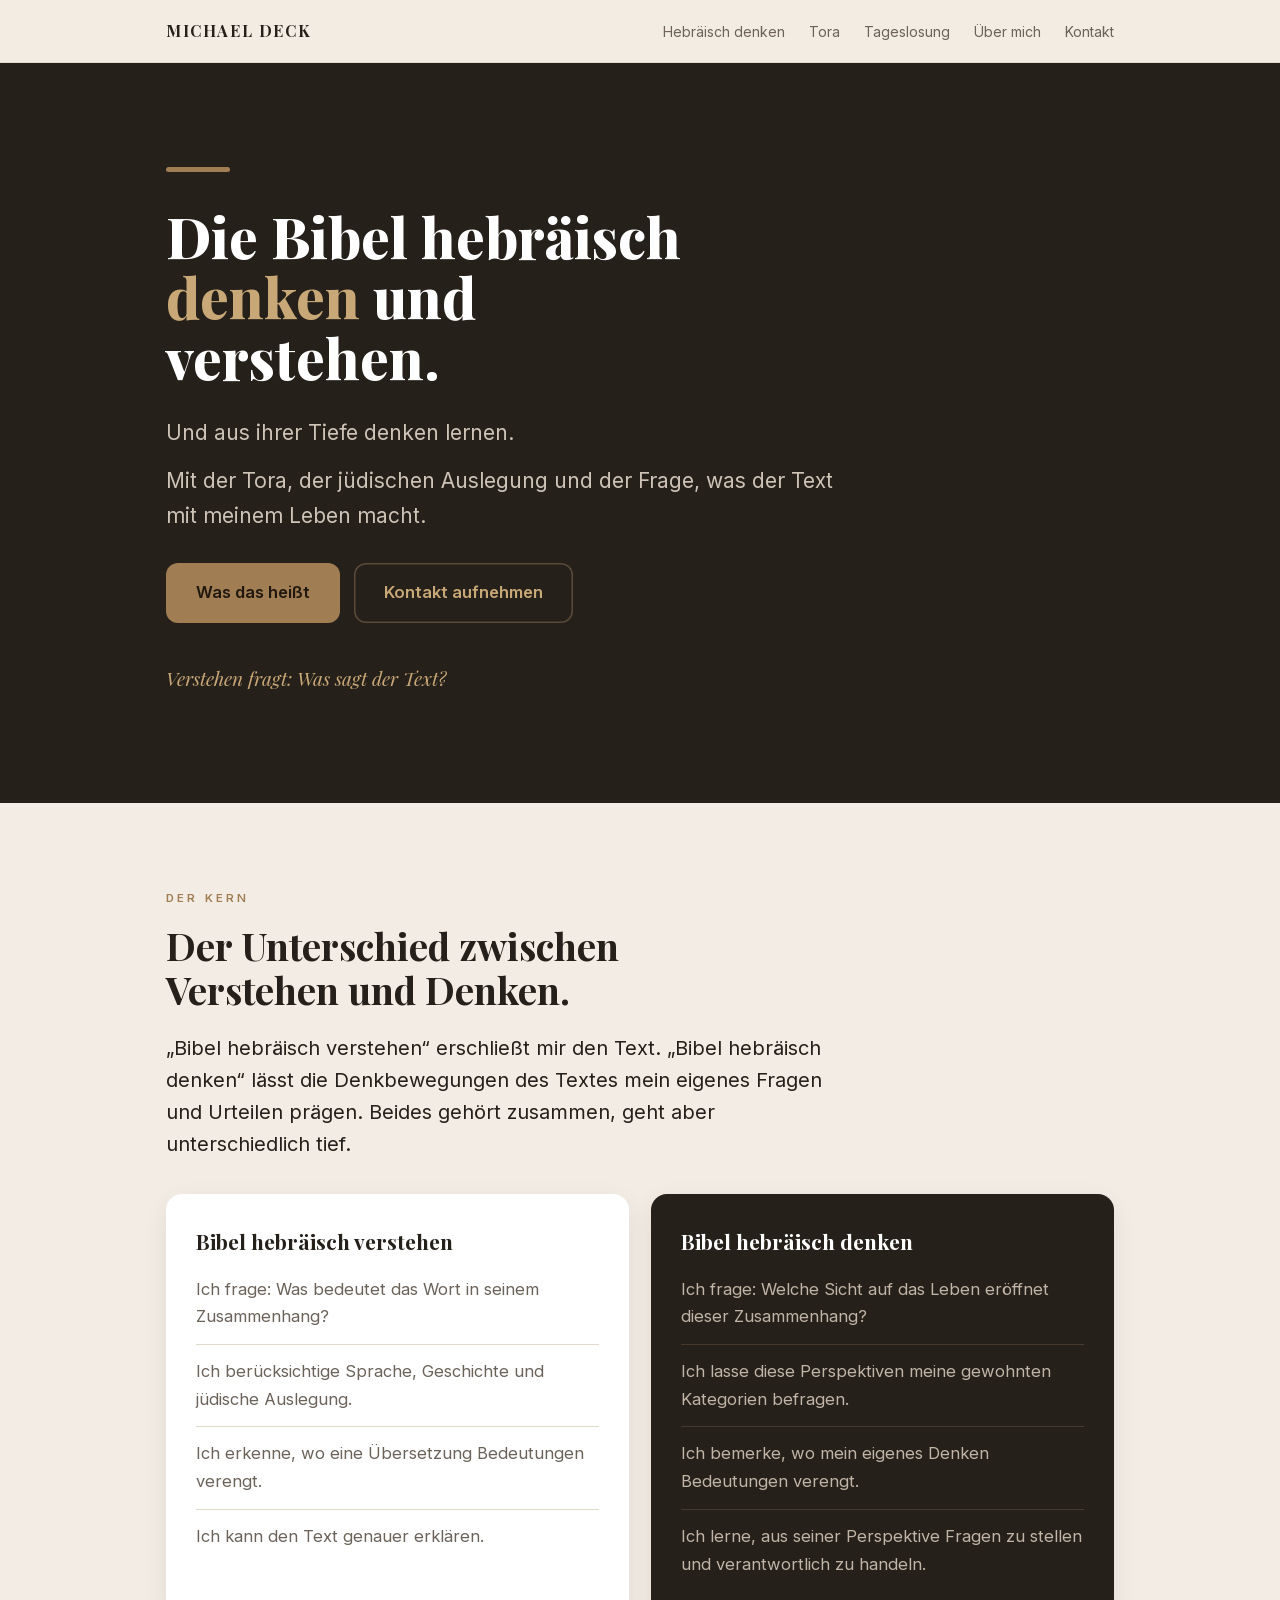
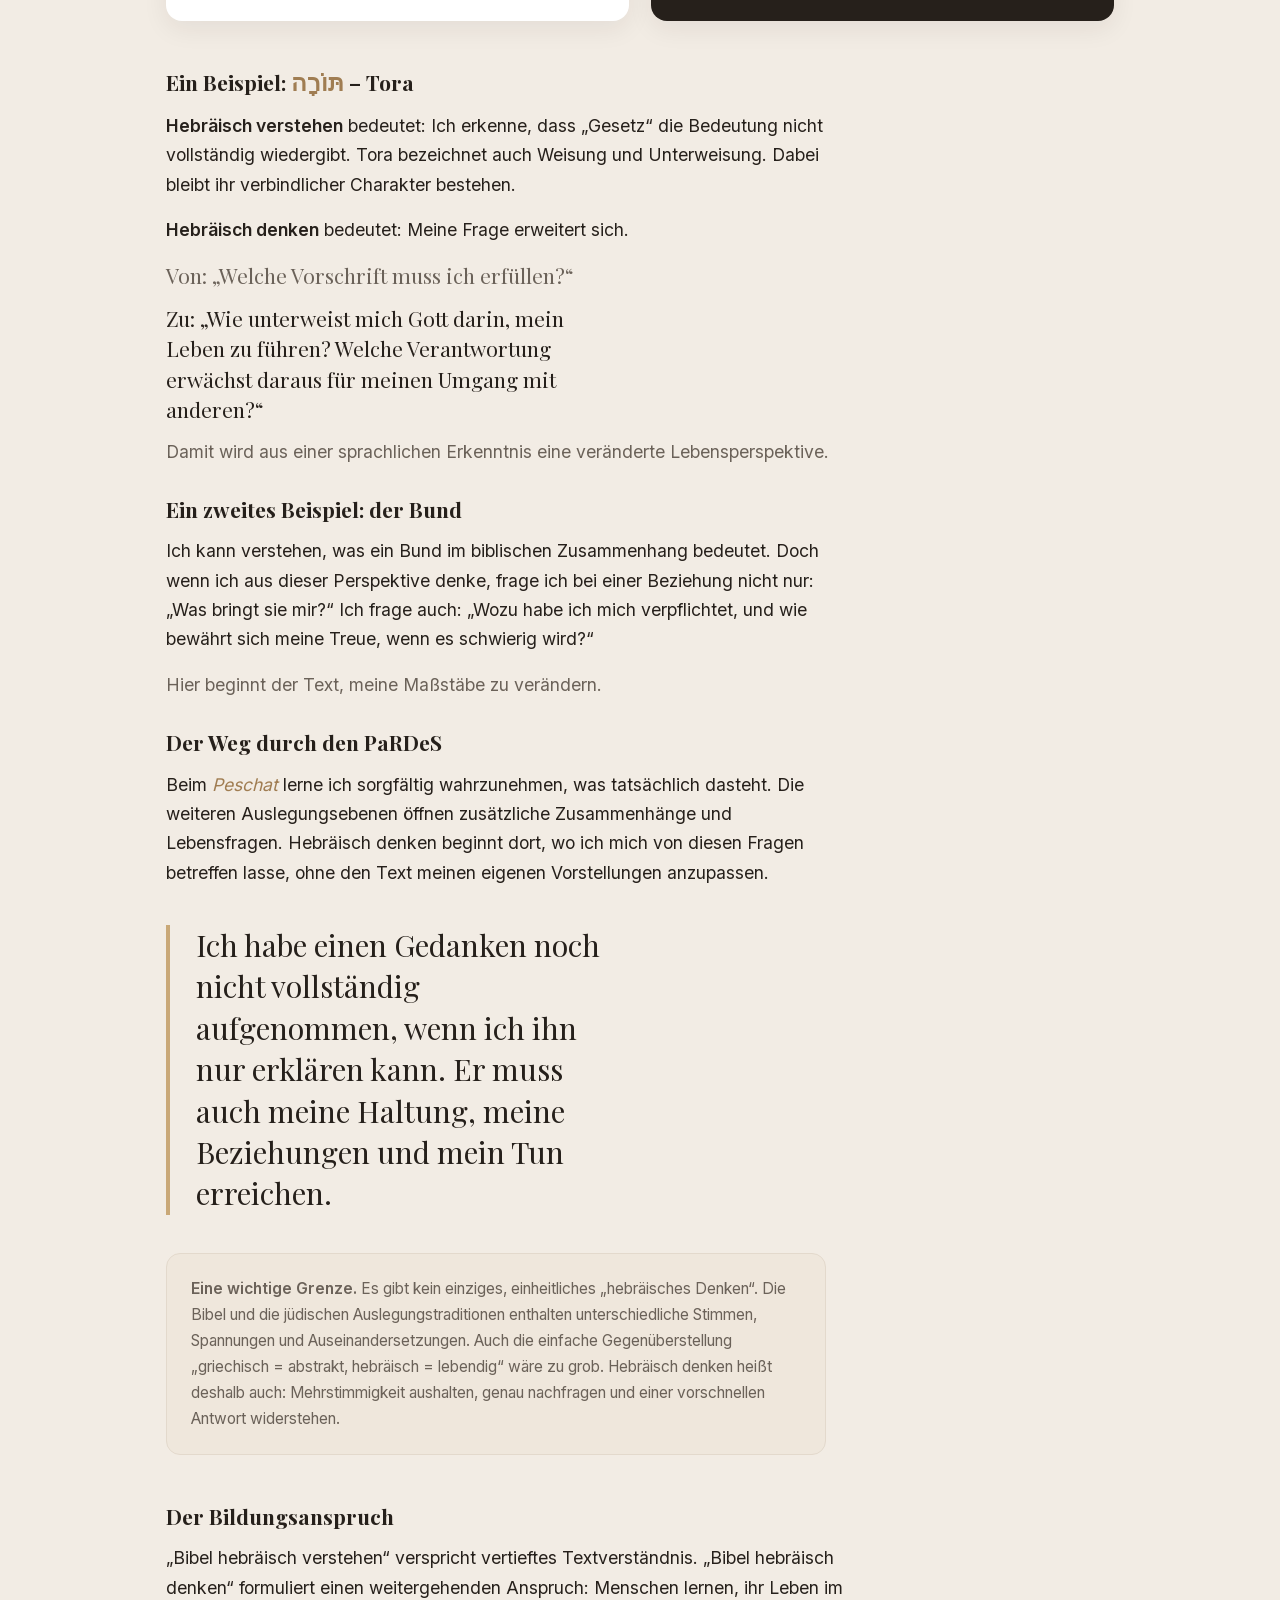
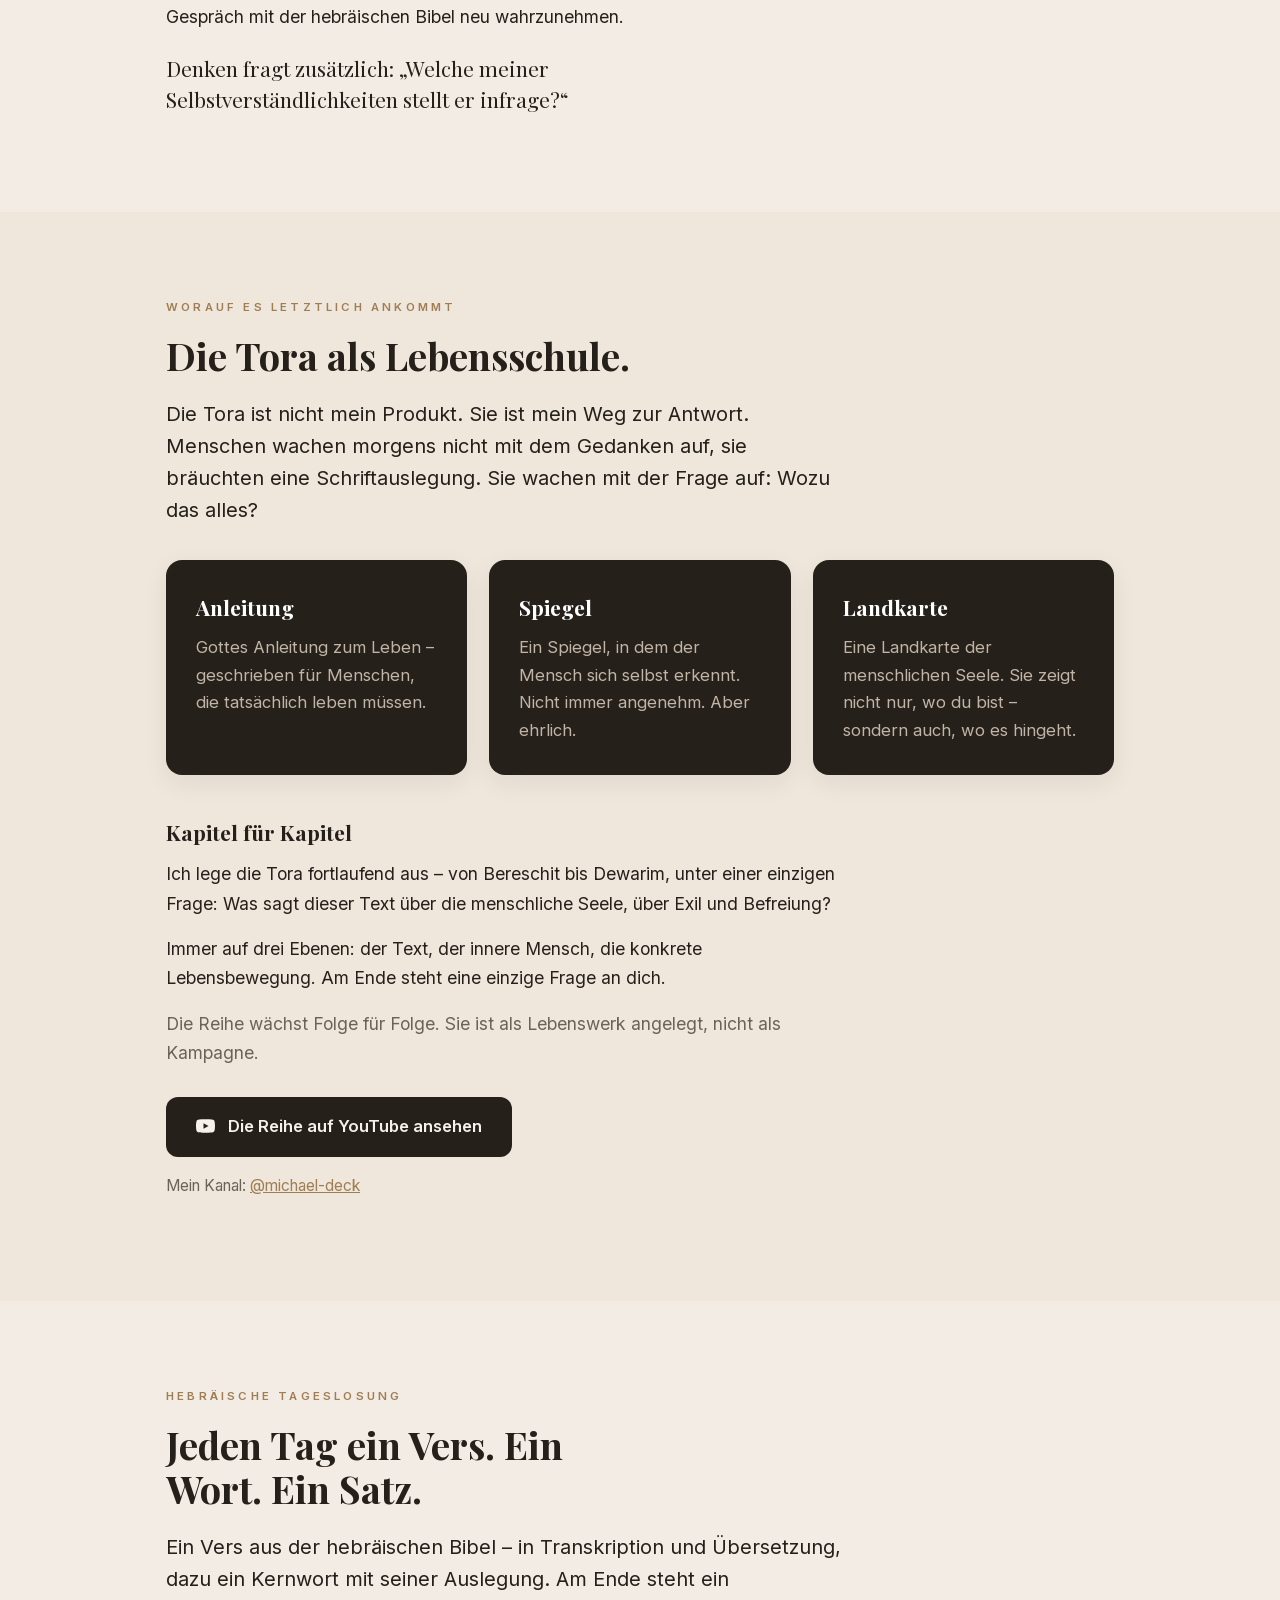
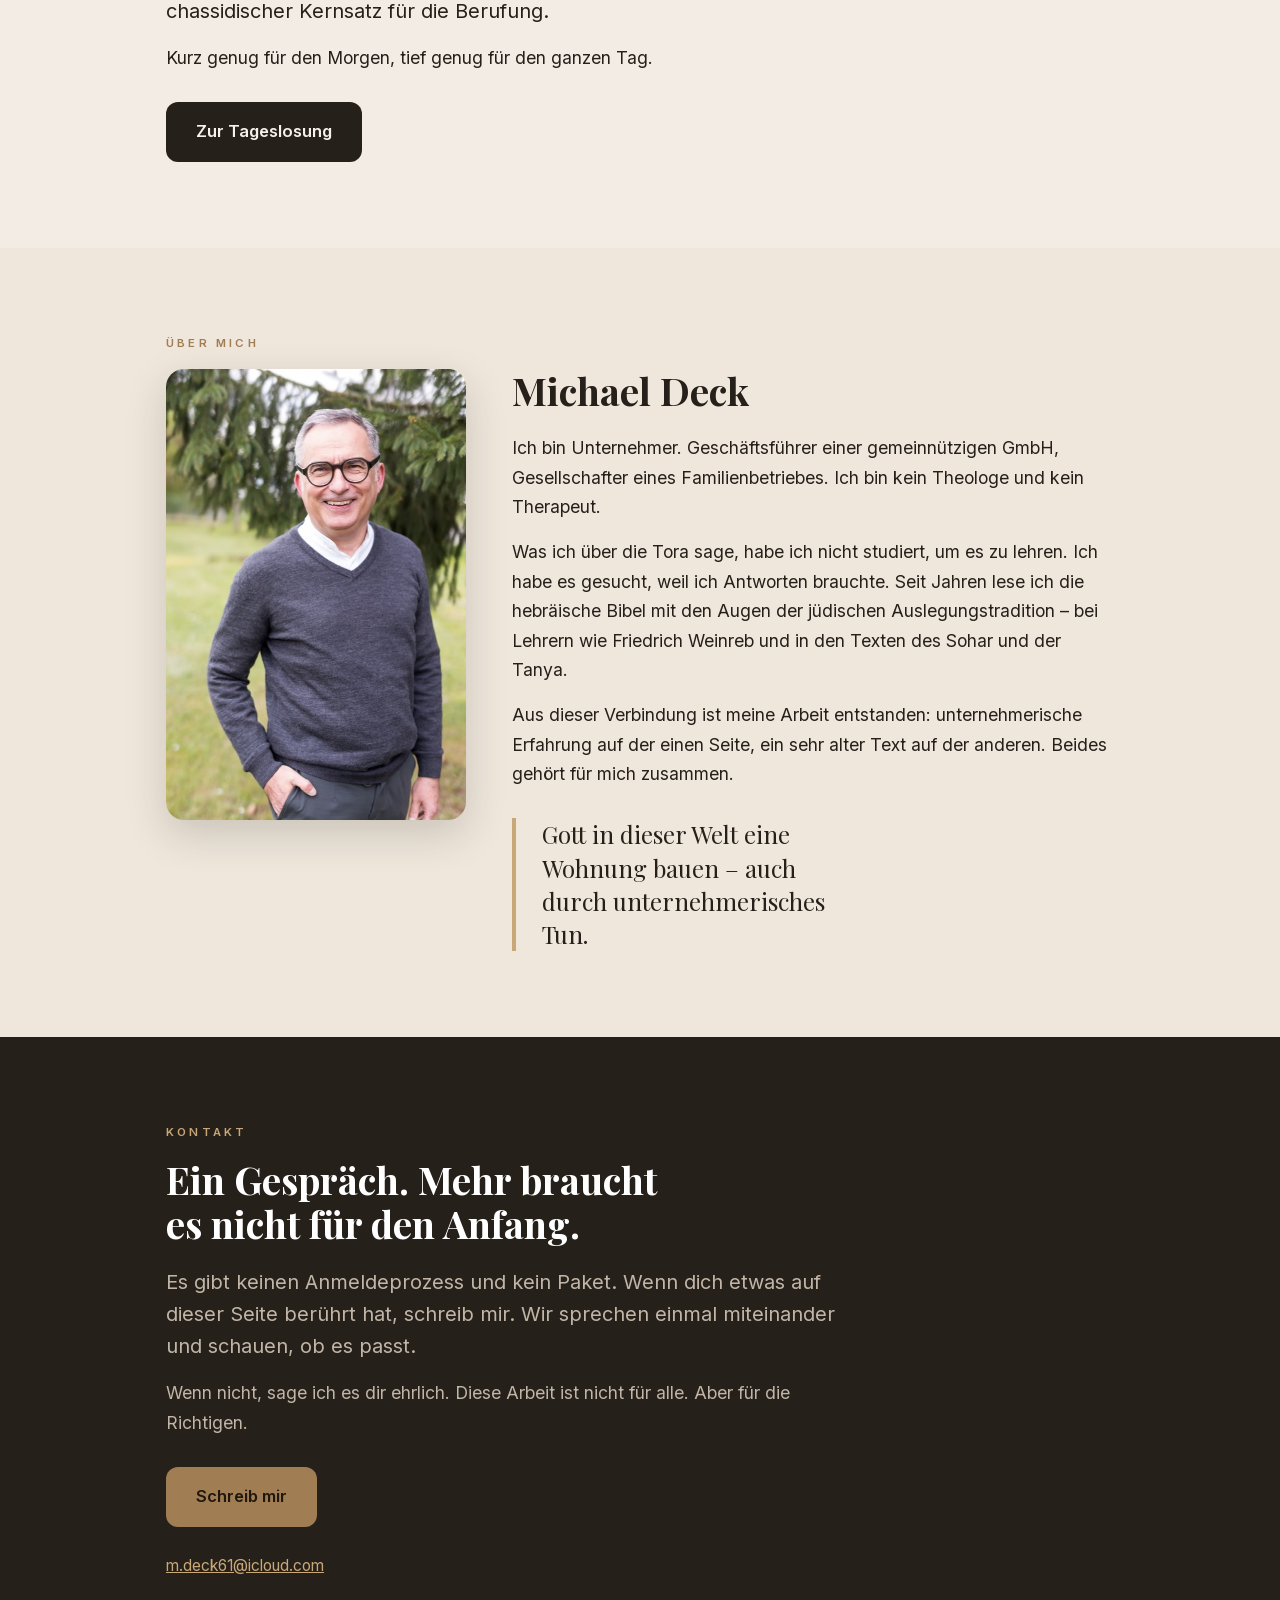
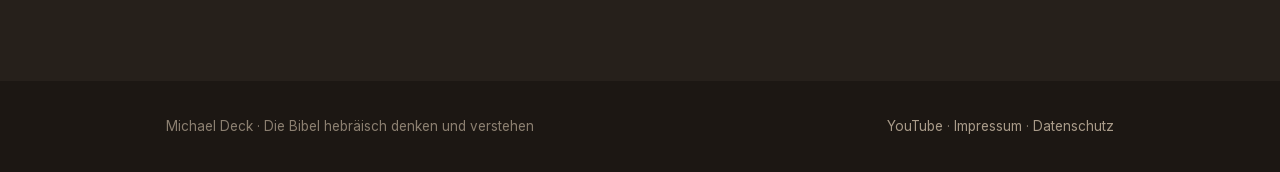
==== commit 46be4e42: "Neue Rubrik: Hebräische Tageslosung (71 Tage) mit Teaser und Menüpunkt Co-Authored-By: Claude Sonnet" ====
--- a/index.html
+++ b/index.html
@@ -207,6 +207,7 @@
     <ul>
       <li><a href="#denken">Hebräisch denken</a></li>
       <li><a href="#tora">Tora</a></li>
+      <li><a href="tageslosung.html">Tageslosung</a></li>
       <li><a href="#ueber">Über mich</a></li>
       <li><a href="#kontakt">Kontakt</a></li>
     </ul>
@@ -366,6 +367,23 @@
       <p class="leise" style="margin-top:16px;font-size:15.5px;">Mein Kanal:
         <a class="text" href="https://www.youtube.com/@michael-deck"
            target="_blank" rel="noopener">@michael-deck</a></p>
+    </div>
+  </div>
+</section>
+
+<!-- ================= TAGESLOSUNG ================= -->
+<section id="tageslosung">
+  <div class="bahn">
+    <div class="marke">Hebräische Tageslosung</div>
+    <h2>Jeden Tag ein Vers. Ein Wort. Ein Satz.</h2>
+    <div class="eng">
+      <p class="gross">Ein Vers aus der hebräischen Bibel – in Transkription und Übersetzung,
+        dazu ein Kernwort mit seiner Auslegung. Am Ende steht ein chassidischer Kernsatz für
+        die Berufung.</p>
+      <p>Kurz genug für den Morgen, tief genug für den ganzen Tag.</p>
+      <div class="knopfzeile">
+        <a class="knopf" href="tageslosung.html">Zur Tageslosung</a>
+      </div>
     </div>
   </div>
 </section>
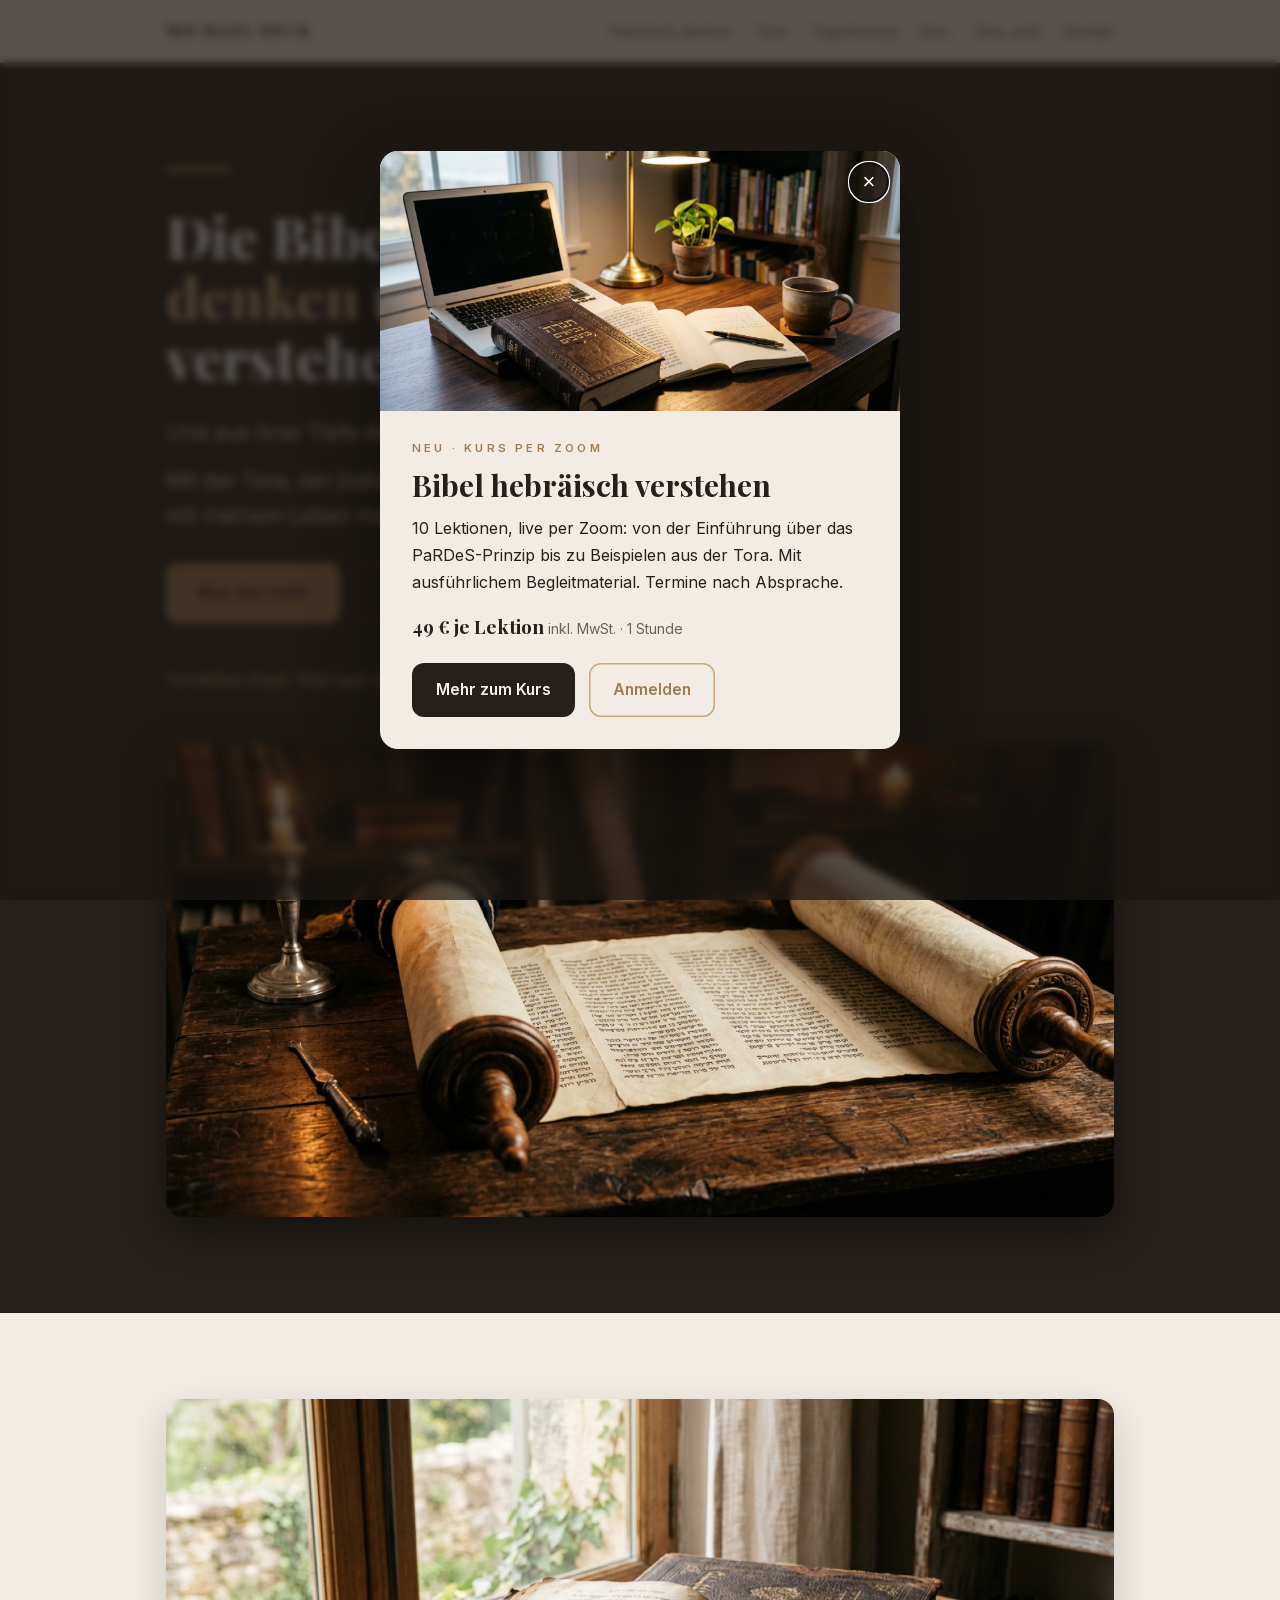
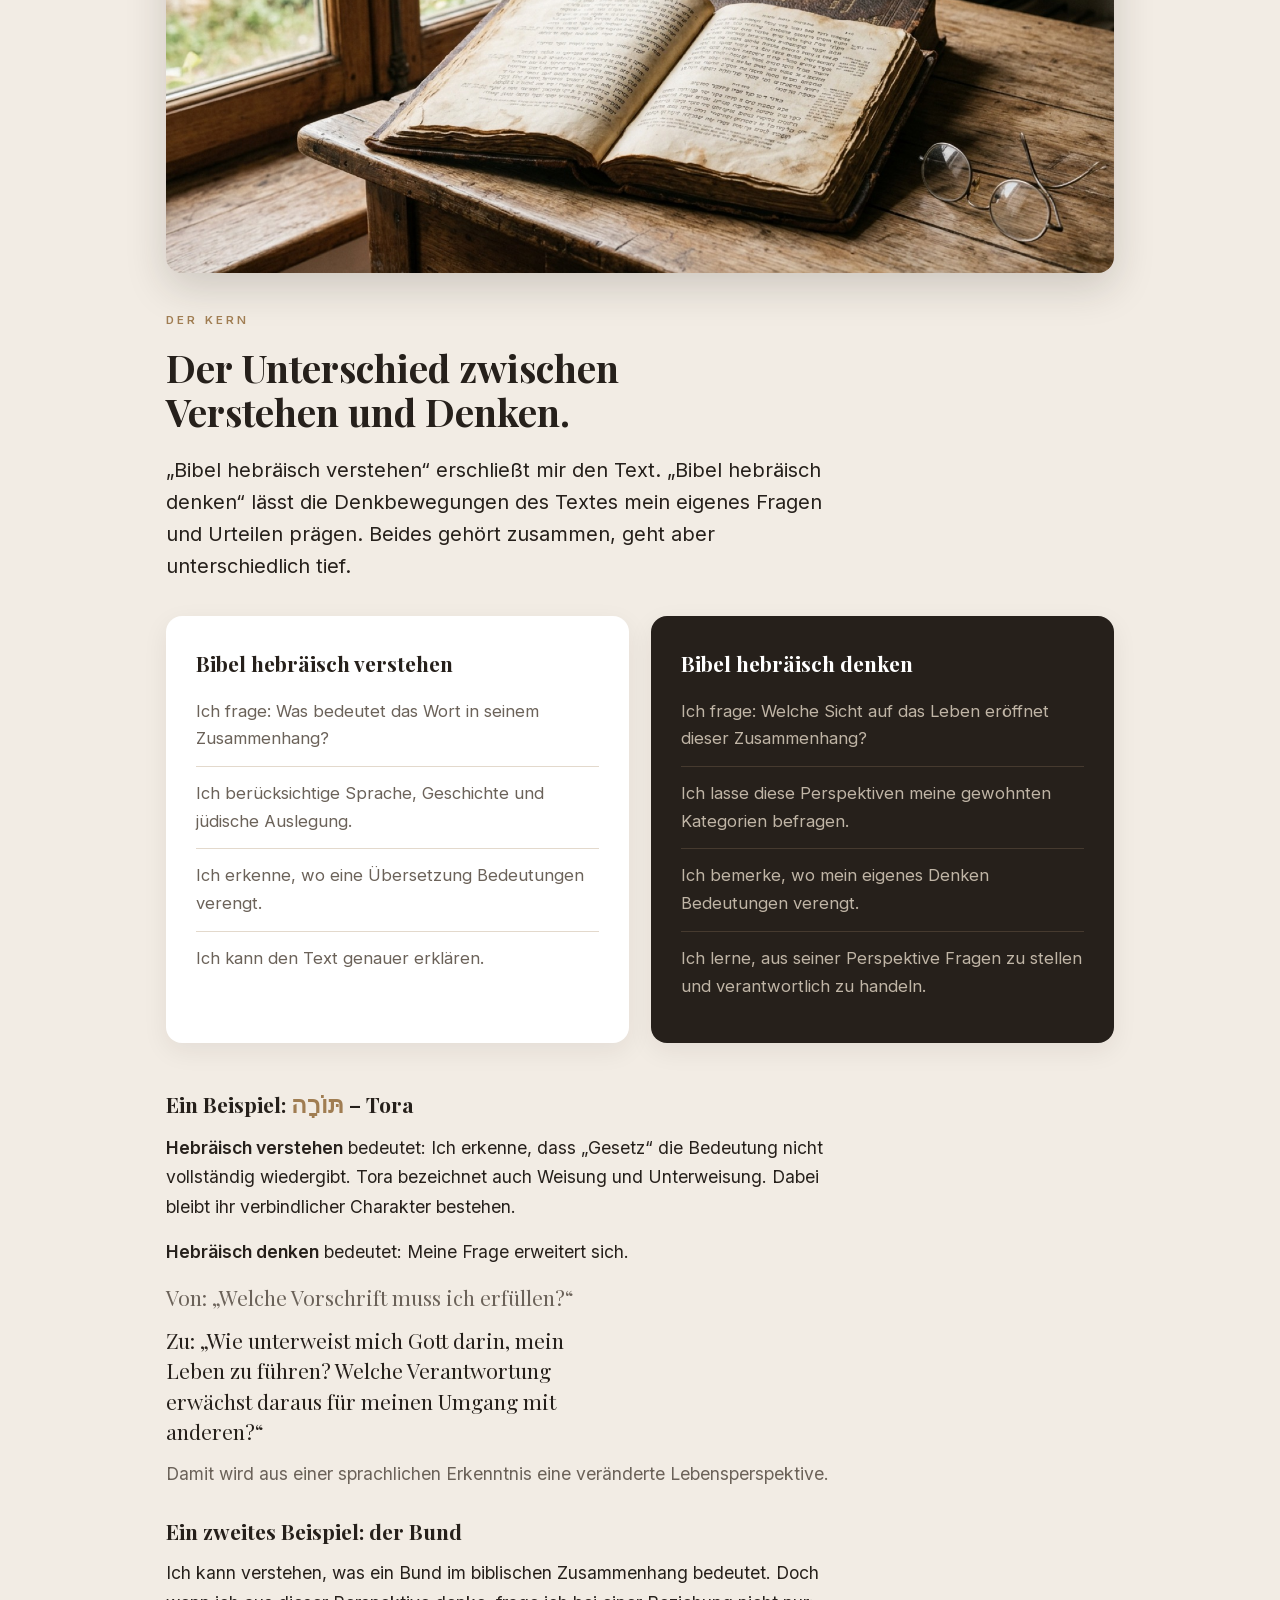
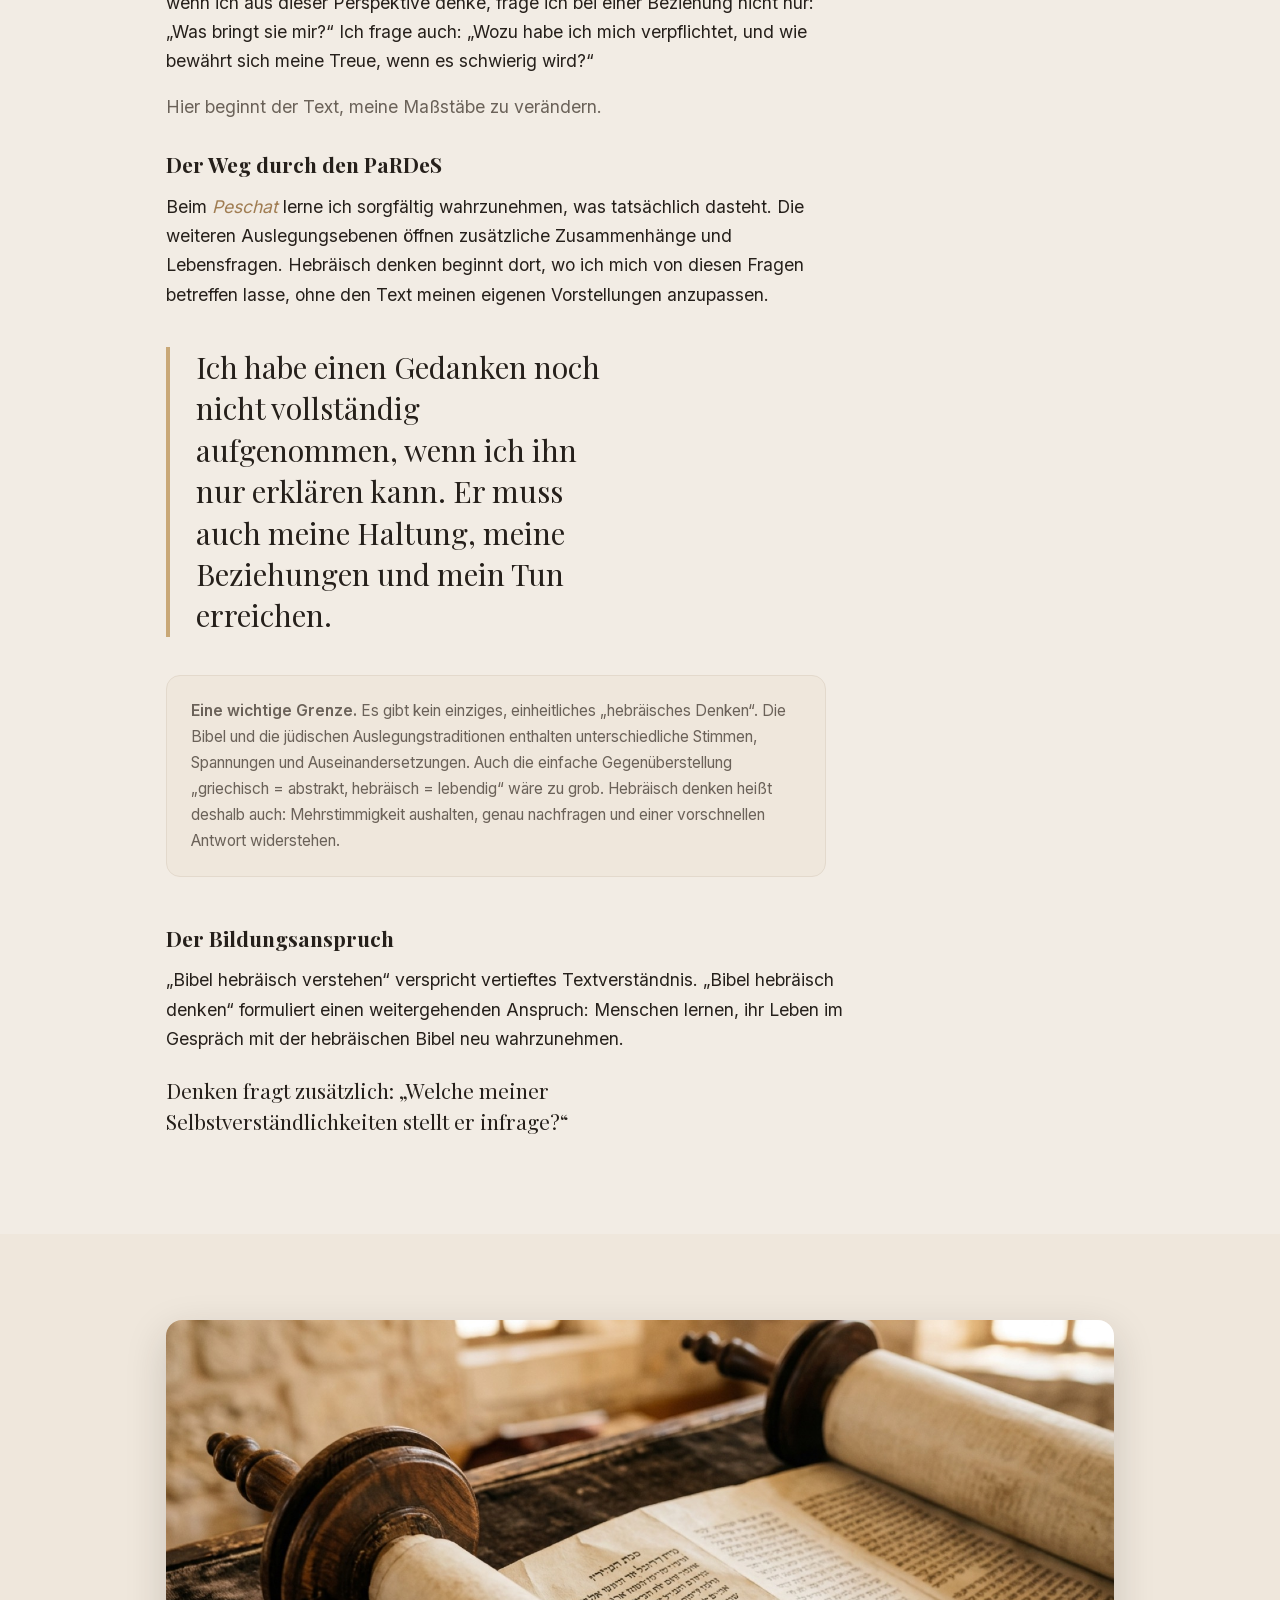
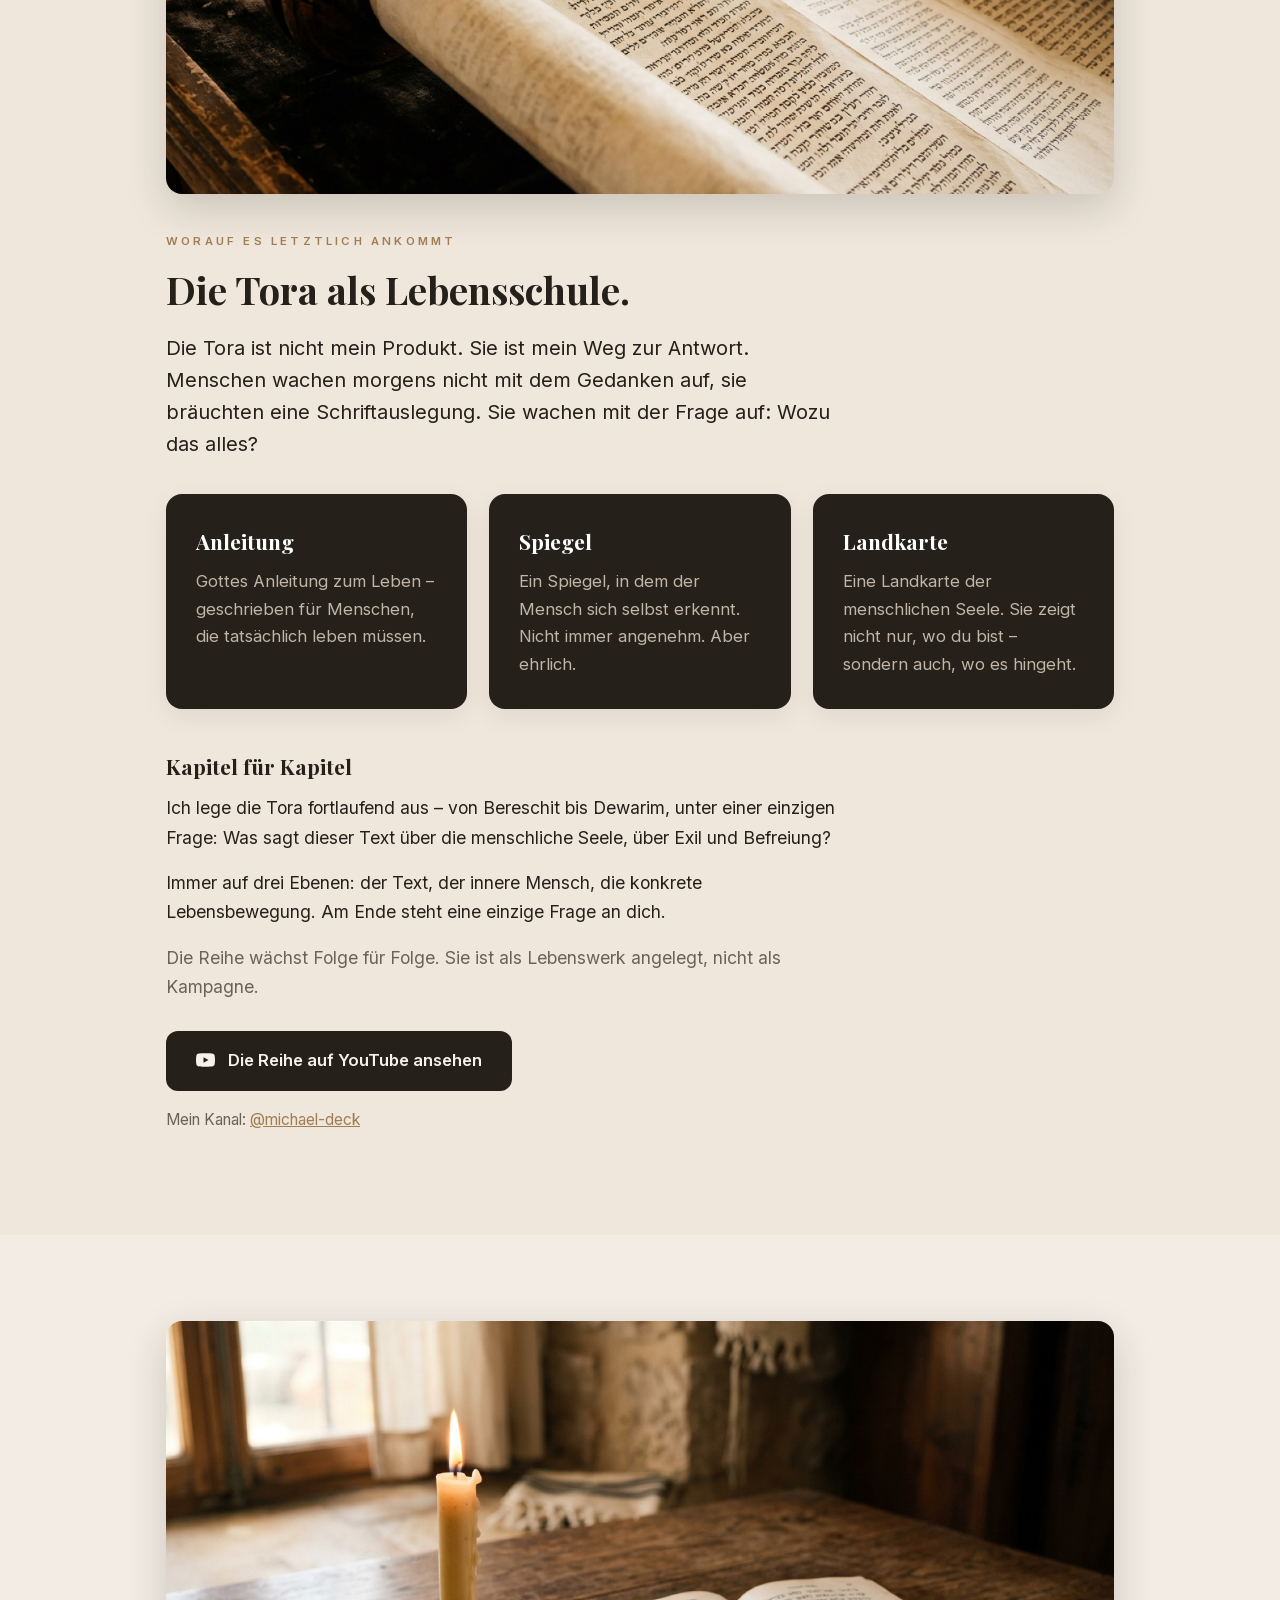
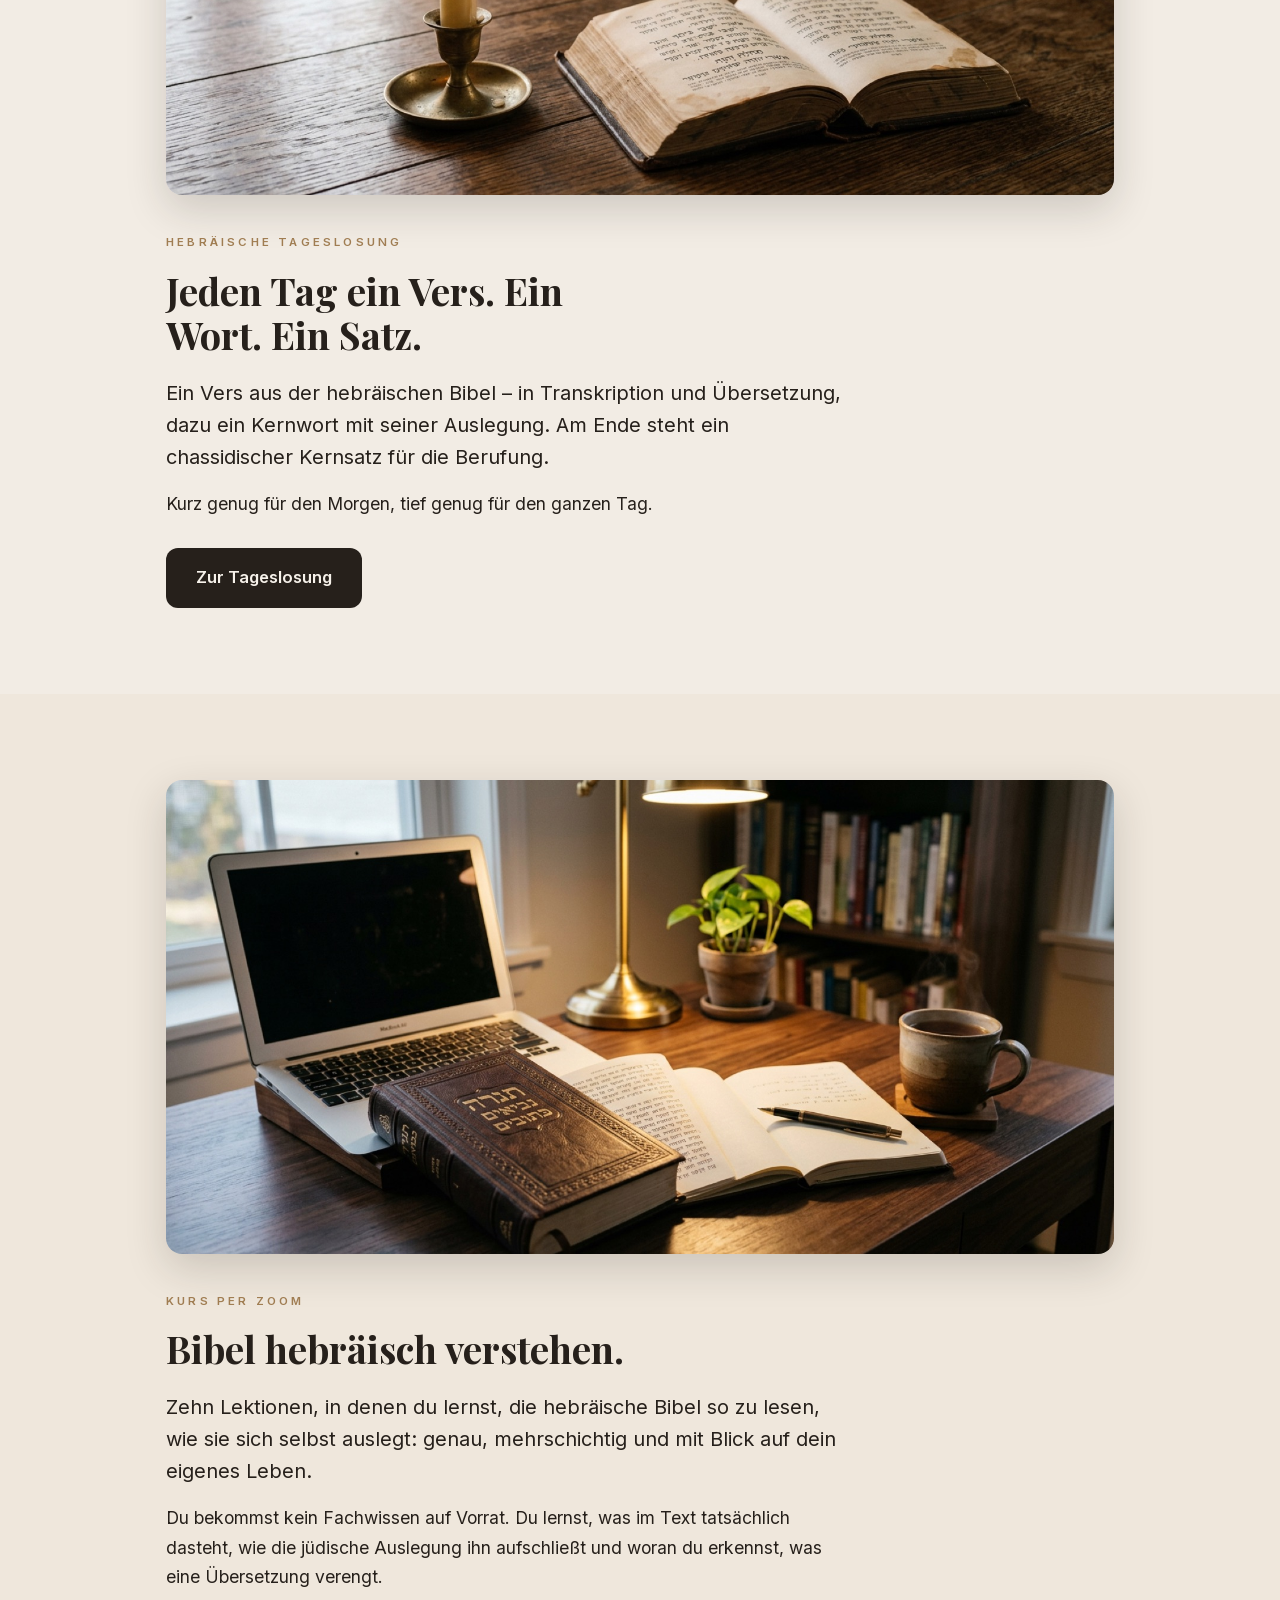
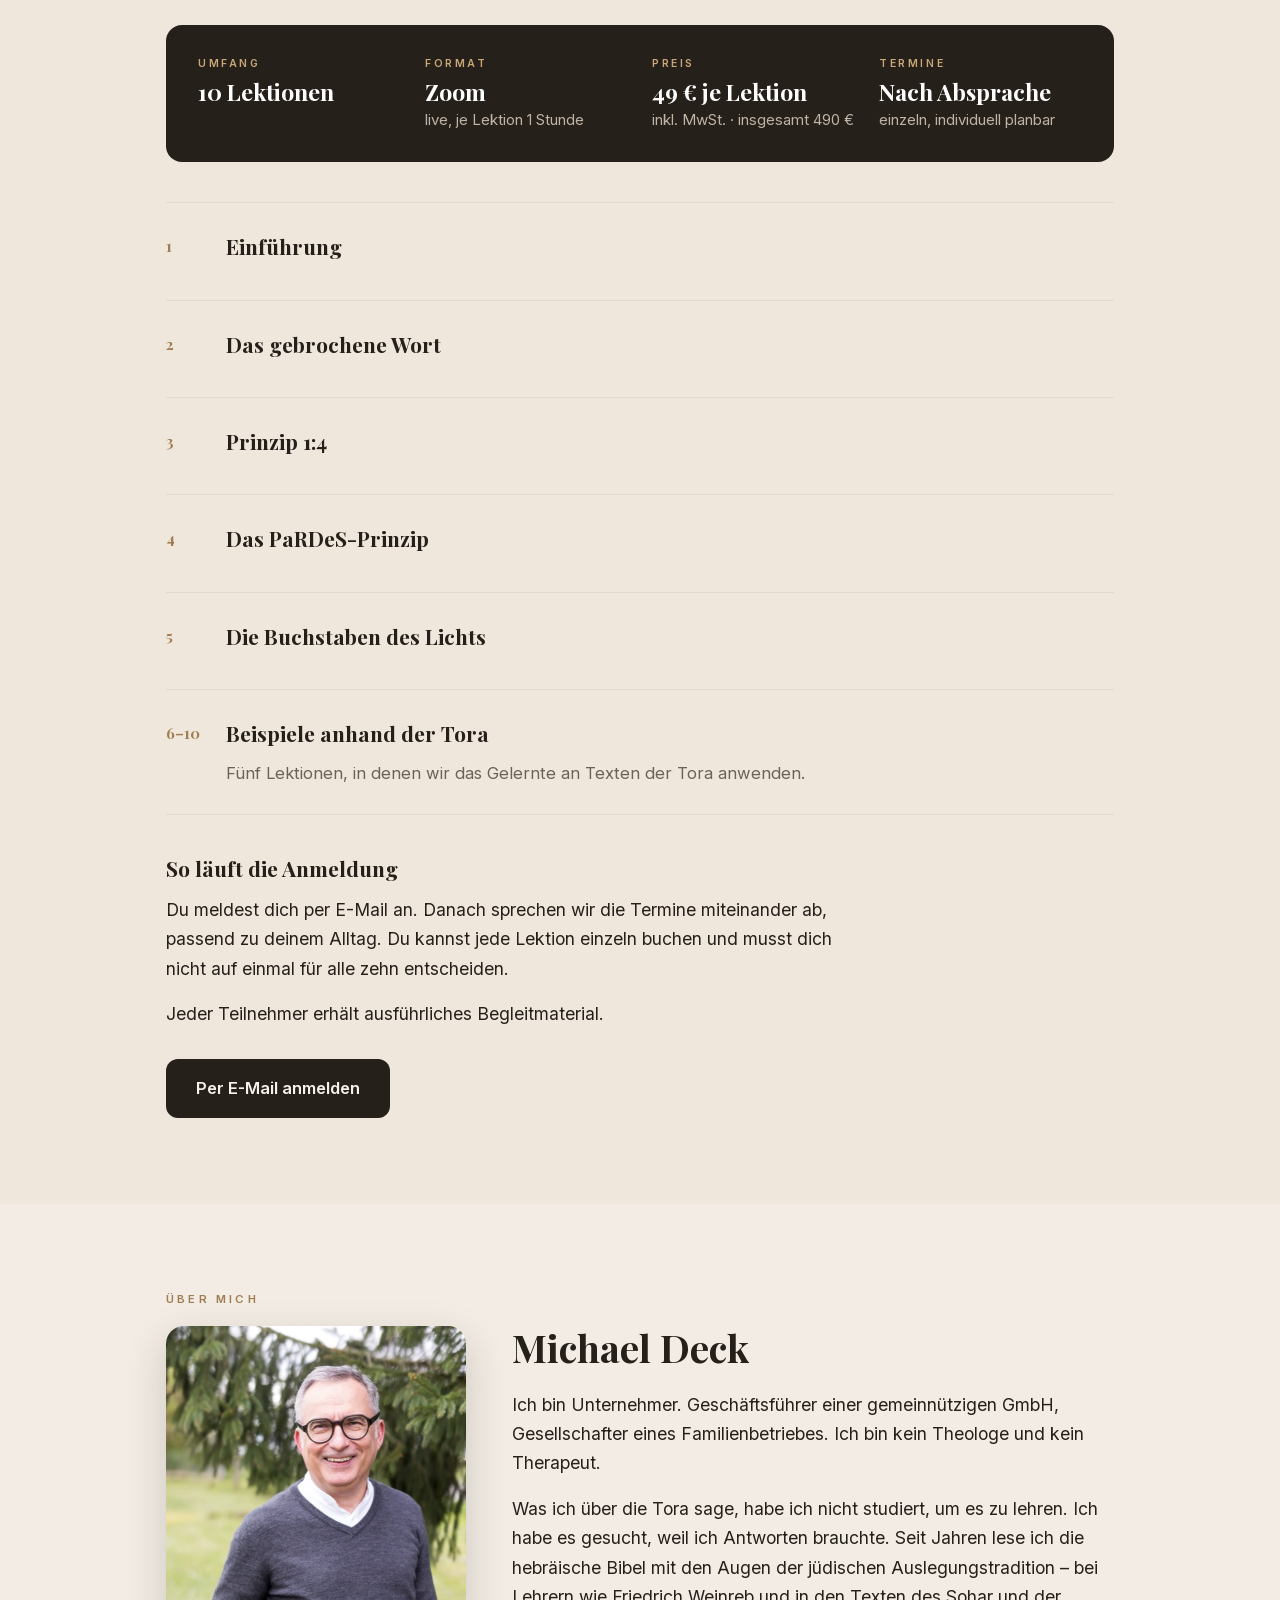
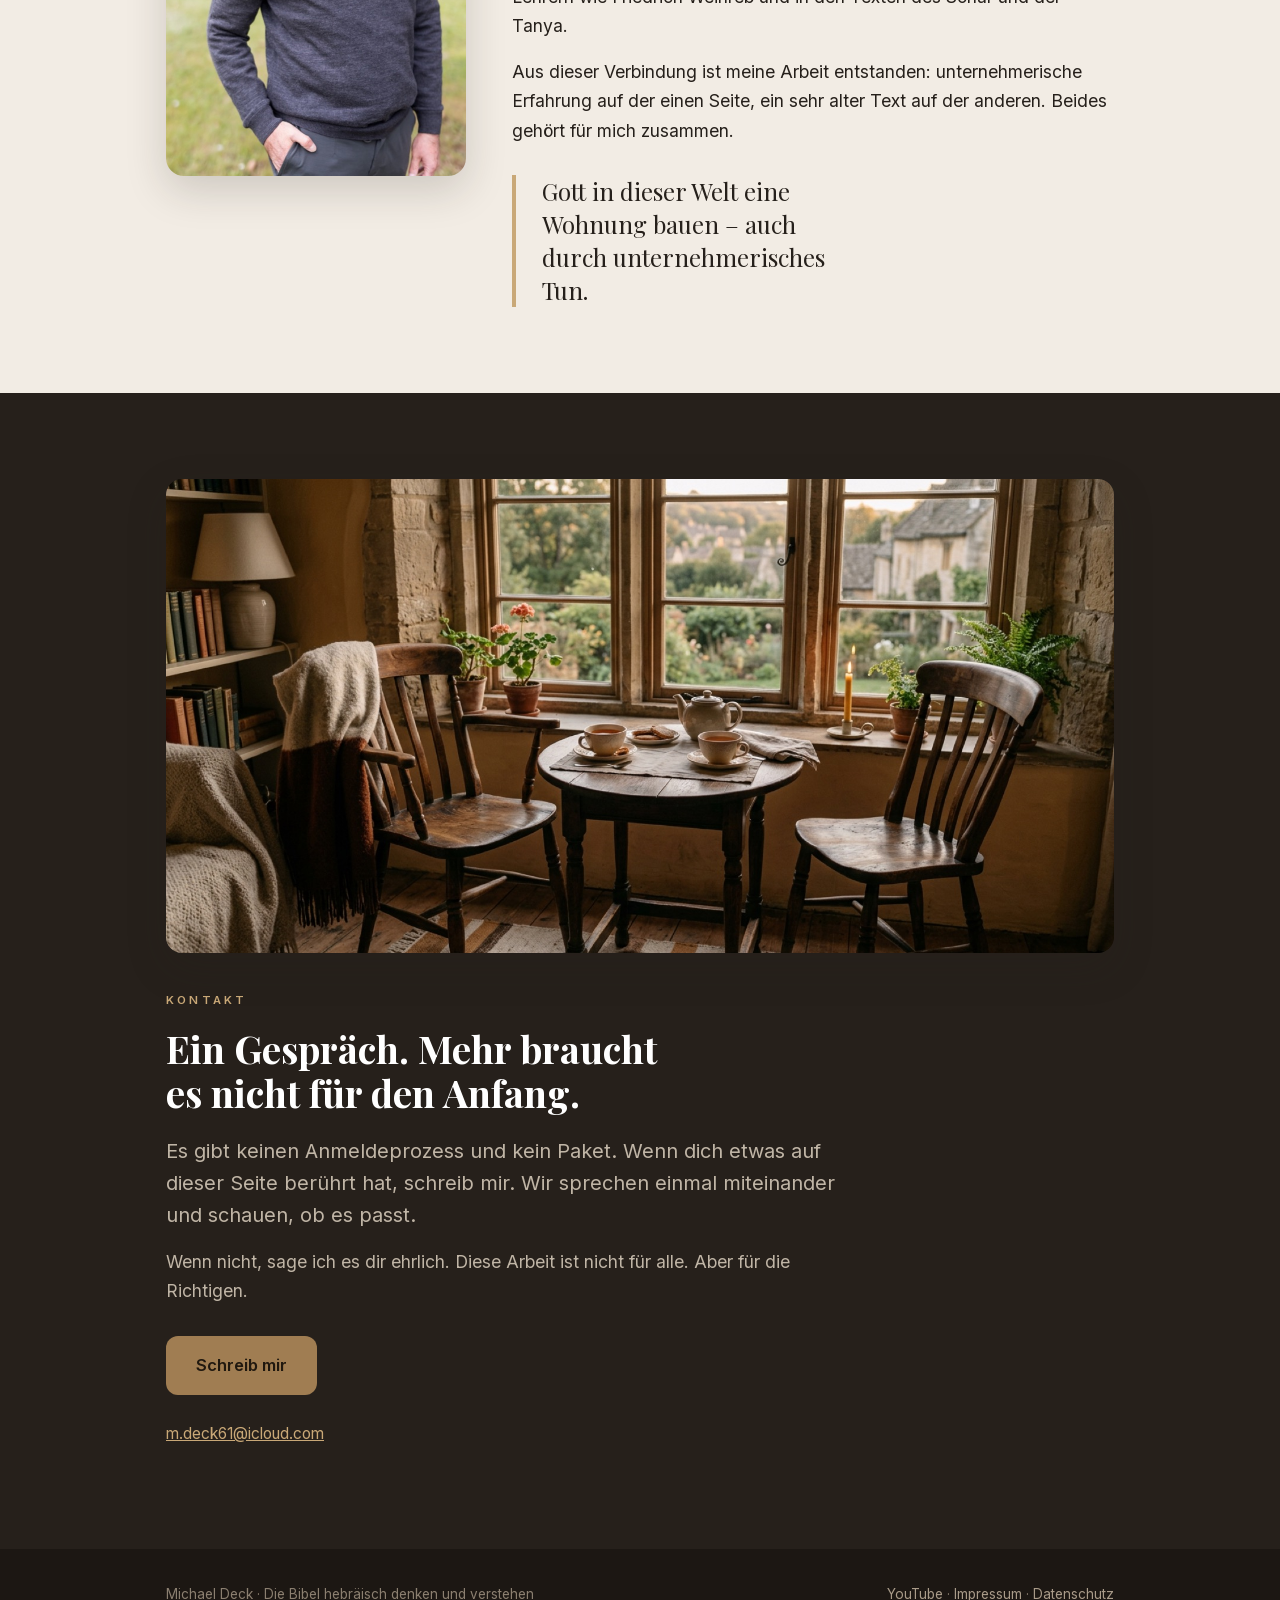
==== commit ff5ea5a9: "Kurs „Bibel hebräisch verstehen“, Bilder je Abschnitt, Kurs-Popup Co-Authored-By: Claude Sonnet 5.5 " ====
--- a/index.html
+++ b/index.html
@@ -197,6 +197,36 @@
 .frage{font-family:var(--serif);font-size:21px;line-height:1.45;margin:6px 0 12px;max-width:34ch;}
 .frage.alt{color:var(--grau);}
 @media (max-width:760px){ .frage{font-size:19px;} }
+
+/* ---------- Bildbänder ---------- */
+.bildband{margin:0 0 38px;border-radius:16px;overflow:hidden;line-height:0;
+  box-shadow:0 14px 40px rgba(38,32,27,.18);}
+.bildband img{width:100%;height:auto;aspect-ratio:16/8;object-fit:cover;display:block;}
+header.hero .bildband{margin:48px 0 0;box-shadow:0 14px 40px rgba(0,0,0,.45);}
+@media (max-width:760px){ .bildband{margin-bottom:28px;border-radius:12px;}
+  .bildband img{aspect-ratio:16/10;} }
+
+/* ---------- Popup ---------- */
+.popup{position:fixed;inset:0;z-index:100;display:none;align-items:center;justify-content:center;
+  padding:20px;background:rgba(28,23,19,.72);backdrop-filter:blur(4px);}
+.popup.offen{display:flex;animation:pe .35s ease;}
+@keyframes pe{from{opacity:0}to{opacity:1}}
+.popup .box{position:relative;background:var(--creme);border-radius:18px;max-width:520px;
+  width:100%;max-height:calc(100vh - 40px);overflow-y:auto;
+  box-shadow:0 24px 70px rgba(0,0,0,.45);}
+.popup .box img{width:100%;aspect-ratio:16/8;object-fit:cover;display:block;}
+.popup .inh{padding:28px 32px 32px;}
+.popup .marke{margin-bottom:10px;}
+.popup h2{font-size:30px;margin-bottom:12px;max-width:none;}
+.popup p{font-size:16px;margin-bottom:12px;}
+.popup .preis{font-family:var(--serif);font-weight:700;font-size:19px;margin:16px 0 0;}
+.popup .preis span{font-family:var(--sans);font-weight:400;font-size:14px;color:var(--grau);}
+.popup .knopfzeile{margin-top:20px;}
+.popup .knopf{padding:14px 24px;font-size:15.5px;}
+.popup .zu{position:absolute;top:12px;right:12px;width:38px;height:38px;border:0;border-radius:50%;
+  background:rgba(28,23,19,.62);color:#fff;font-size:22px;line-height:1;cursor:pointer;}
+.popup .zu:hover{background:var(--dunkel);}
+@media (max-width:560px){ .popup .inh{padding:22px 22px 26px;} .popup h2{font-size:25px;} }
 </style>
 </head>
 <body>
@@ -208,6 +238,7 @@
       <li><a href="#denken">Hebräisch denken</a></li>
       <li><a href="#tora">Tora</a></li>
       <li><a href="tageslosung.html">Tageslosung</a></li>
+      <li><a href="#kurs">Kurs</a></li>
       <li><a href="#ueber">Über mich</a></li>
       <li><a href="#kontakt">Kontakt</a></li>
     </ul>
@@ -226,12 +257,14 @@
       <a class="knopf hell" href="#kontakt">Kontakt aufnehmen</a>
     </div>
     <p class="claim">Verstehen fragt: Was sagt der Text?</p>
+    <div class="bildband"><img src="bilder/hero.jpg" alt="Aufgerollte Torarolle im Kerzenlicht" loading="lazy"></div>
   </div>
 </header>
 
 <!-- ================= HEBRÄISCH DENKEN ================= -->
 <section id="denken">
   <div class="bahn">
+    <div class="bildband"><img src="bilder/denken.jpg" alt="Aufgeschlagenes Buch mit hebräischen Buchstaben" loading="lazy"></div>
     <div class="marke">Der Kern</div>
     <h2>Der Unterschied zwischen Verstehen und Denken.</h2>
     <div class="eng">
@@ -318,6 +351,7 @@
 <!-- ================= TORA ================= -->
 <section id="tora">
   <div class="bahn">
+    <div class="bildband"><img src="bilder/tora.jpg" alt="Handgeschriebene Torarolle" loading="lazy"></div>
     <div class="marke">Worauf es letztlich ankommt</div>
     <h2>Die Tora als Lebensschule.</h2>
 
@@ -374,6 +408,7 @@
 <!-- ================= TAGESLOSUNG ================= -->
 <section id="tageslosung">
   <div class="bahn">
+    <div class="bildband"><img src="bilder/tageslosung.jpg" alt="Kerze und hebräisches Gebetbuch am Morgen" loading="lazy"></div>
     <div class="marke">Hebräische Tageslosung</div>
     <h2>Jeden Tag ein Vers. Ein Wort. Ein Satz.</h2>
     <div class="eng">
@@ -383,6 +418,57 @@
       <p>Kurz genug für den Morgen, tief genug für den ganzen Tag.</p>
       <div class="knopfzeile">
         <a class="knopf" href="tageslosung.html">Zur Tageslosung</a>
+      </div>
+    </div>
+  </div>
+</section>
+
+<!-- ================= KURS ================= -->
+<section id="kurs">
+  <div class="bahn">
+    <div class="bildband"><img src="bilder/kurs.jpg" alt="Ruhiger Schreibtisch mit hebräischer Bibel" loading="lazy"></div>
+    <div class="marke">Kurs per Zoom</div>
+    <h2>Bibel hebräisch verstehen.</h2>
+    <div class="eng">
+      <p class="gross">Zehn Lektionen, in denen du lernst, die hebräische Bibel so zu lesen,
+        wie sie sich selbst auslegt: genau, mehrschichtig und mit Blick auf dein eigenes Leben.</p>
+      <p>Du bekommst kein Fachwissen auf Vorrat. Du lernst, was im Text tatsächlich dasteht,
+        wie die jüdische Auslegung ihn aufschließt und woran du erkennst, was eine
+        Übersetzung verengt.</p>
+    </div>
+
+    <div class="termin">
+      <div class="feld"><span>Umfang</span><b>10 Lektionen</b></div>
+      <div class="feld"><span>Format</span><b>Zoom</b><i>live, je Lektion 1 Stunde</i></div>
+      <div class="feld"><span>Preis</span><b>49 € je Lektion</b><i>inkl. MwSt. · insgesamt 490 €</i></div>
+      <div class="feld"><span>Termine</span><b>Nach Absprache</b><i>einzeln, individuell planbar</i></div>
+    </div>
+
+    <div class="weg">
+      <div class="stufe"><div class="nr">1</div><div class="inhalt">
+        <h3>Einführung</h3></div></div>
+      <div class="stufe"><div class="nr">2</div><div class="inhalt">
+        <h3>Das gebrochene Wort</h3></div></div>
+      <div class="stufe"><div class="nr">3</div><div class="inhalt">
+        <h3>Prinzip 1:4</h3></div></div>
+      <div class="stufe"><div class="nr">4</div><div class="inhalt">
+        <h3>Das PaRDeS-Prinzip</h3></div></div>
+      <div class="stufe"><div class="nr">5</div><div class="inhalt">
+        <h3>Die Buchstaben des Lichts</h3></div></div>
+      <div class="stufe"><div class="nr">6–10</div><div class="inhalt">
+        <h3>Beispiele anhand der Tora</h3>
+        <p>Fünf Lektionen, in denen wir das Gelernte an Texten der Tora anwenden.</p></div></div>
+    </div>
+
+    <div class="eng" style="margin-top:36px;">
+      <h3>So läuft die Anmeldung</h3>
+      <p>Du meldest dich per E-Mail an. Danach sprechen wir die Termine miteinander ab,
+        passend zu deinem Alltag. Du kannst jede Lektion einzeln buchen und musst dich nicht
+        auf einmal für alle zehn entscheiden.</p>
+      <p>Jeder Teilnehmer erhält ausführliches Begleitmaterial.</p>
+      <div class="knopfzeile">
+        <a class="knopf" href="mailto:m.deck61@icloud.com?subject=Anmeldung%20Kurs%20%E2%80%9EBibel%20hebr%C3%A4isch%20verstehen%E2%80%9C&body=Guten%20Tag%20Herr%20Deck%2C%0A%0Aich%20m%C3%B6chte%20mich%20f%C3%BCr%20den%20Kurs%20%E2%80%9EBibel%20hebr%C3%A4isch%20verstehen%E2%80%9C%20anmelden.%0A%0AName%3A%0AGew%C3%BCnschte%20Lektion(en)%3A%0AMeine%20Zeiten%3A%0A">
+          Per E-Mail anmelden</a>
       </div>
     </div>
   </div>
@@ -415,6 +501,7 @@
 <!-- ================= KONTAKT ================= -->
 <section id="kontakt">
   <div class="bahn">
+    <div class="bildband"><img src="bilder/kontakt.jpg" alt="Zwei Stühle und Tee am Fenster" loading="lazy"></div>
     <div class="marke">Kontakt</div>
     <h2>Ein Gespräch. Mehr braucht es nicht für den Anfang.</h2>
     <div class="eng">
@@ -444,5 +531,39 @@
   </div>
 </footer>
 
+
+<!-- ================= POPUP KURS ================= -->
+<div class="popup" id="popup" role="dialog" aria-modal="true" aria-labelledby="popup-titel" aria-hidden="true">
+  <div class="box">
+    <button class="zu" type="button" aria-label="Schließen">&times;</button>
+    <img src="bilder/kurs.jpg" alt="Ruhiger Schreibtisch mit hebräischer Bibel">
+    <div class="inh">
+      <div class="marke">Neu · Kurs per Zoom</div>
+      <h2 id="popup-titel">Bibel hebräisch verstehen</h2>
+      <p>10 Lektionen, live per Zoom: von der Einführung über das PaRDeS-Prinzip bis zu
+        Beispielen aus der Tora. Mit ausführlichem Begleitmaterial. Termine nach Absprache.</p>
+      <p class="preis">49 € je Lektion <span>inkl. MwSt. · 1 Stunde</span></p>
+      <div class="knopfzeile">
+        <a class="knopf" href="#kurs" data-zu>Mehr zum Kurs</a>
+        <a class="knopf hell" href="mailto:m.deck61@icloud.com?subject=Anmeldung%20Kurs%20%E2%80%9EBibel%20hebr%C3%A4isch%20verstehen%E2%80%9C">Anmelden</a>
+      </div>
+    </div>
+  </div>
+</div>
+<script>
+(function(){
+  var p=document.getElementById('popup'); if(!p) return;
+  var last=null;
+  function auf(){ last=document.activeElement; p.classList.add('offen'); p.setAttribute('aria-hidden','false');
+    document.body.style.overflow='hidden'; p.querySelector('.zu').focus(); }
+  function zu(){ p.classList.remove('offen'); p.setAttribute('aria-hidden','true');
+    document.body.style.overflow=''; if(last&&last.focus) last.focus(); }
+  p.querySelector('.zu').addEventListener('click',zu);
+  p.addEventListener('click',function(e){ if(e.target===p) zu(); });
+  p.querySelectorAll('[data-zu]').forEach(function(a){ a.addEventListener('click',zu); });
+  document.addEventListener('keydown',function(e){ if(e.key==='Escape'&&p.classList.contains('offen')) zu(); });
+  setTimeout(auf,800);
+})();
+</script>
 </body>
 </html>
